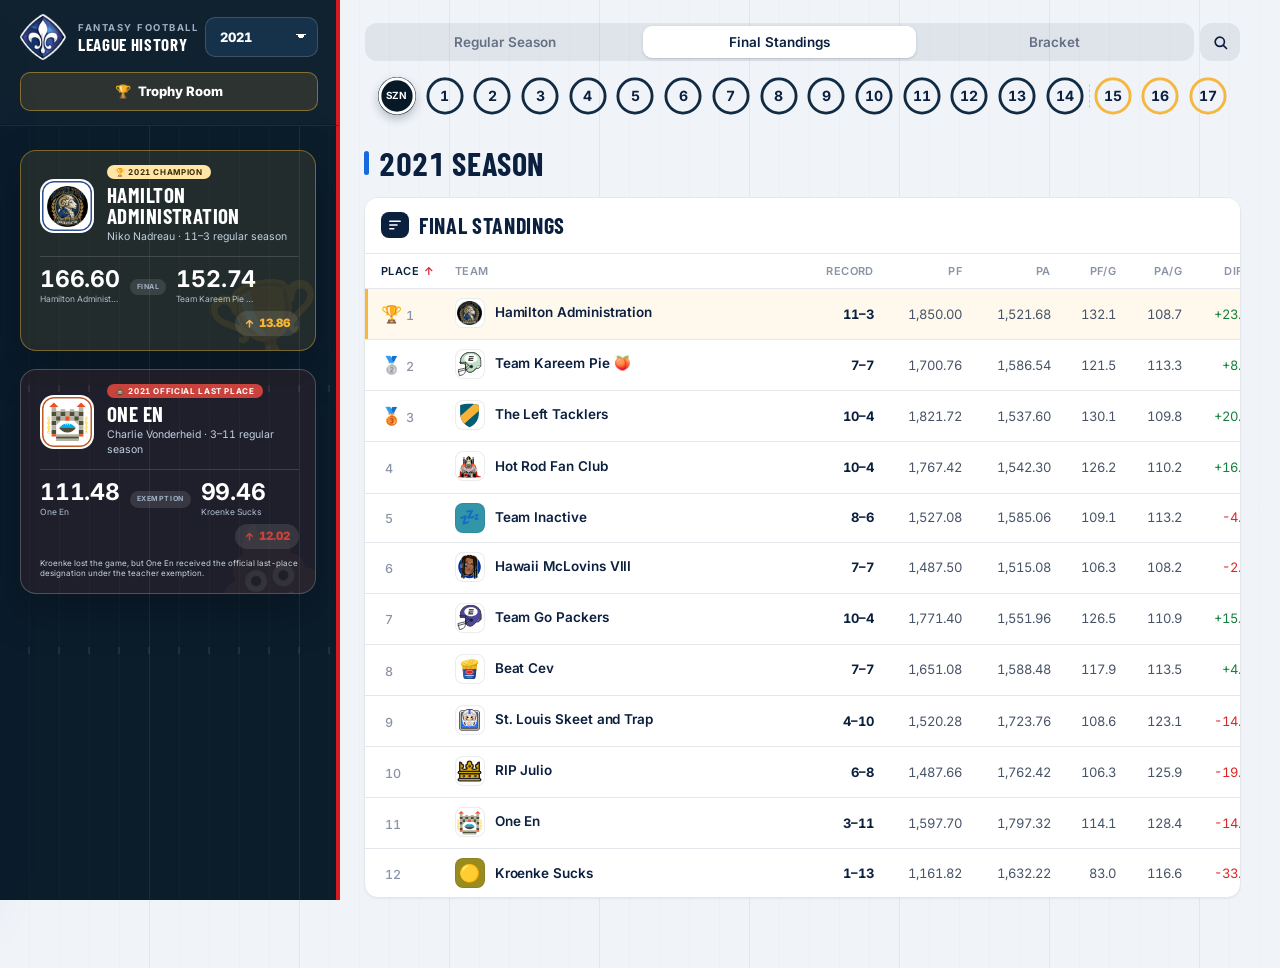
==== 2021.html @ b33787f6 "Keeper page: who can be kept for 2027, and why not Adds keepers.html, which lists every rostered pla" ====
<!DOCTYPE html>
<html lang="en">
<head>
  <meta charset="UTF-8" />
  <meta name="viewport" content="width=device-width, initial-scale=1.0, viewport-fit=cover" />
  <meta name="description" content="2021 fantasy football league history, standings, schedules, and playoff brackets." />
  <title>League History · 2021</title>
  <link rel="manifest" href="manifest.webmanifest" />
  <link rel="preconnect" href="https://fonts.googleapis.com" />
  <link rel="preconnect" href="https://fonts.gstatic.com" crossorigin />
  <link href="https://fonts.googleapis.com/css2?family=Barlow+Condensed:wght@600;700&family=Inter:wght@400;500;600;700&display=swap" rel="stylesheet" />
  <meta name="theme-color" content="#071827" />
  <meta name="mobile-web-app-capable" content="yes" />
  <meta name="apple-mobile-web-app-capable" content="yes" />
  <meta name="apple-mobile-web-app-status-bar-style" content="black-translucent" />
  <meta name="apple-mobile-web-app-title" content="League History" />
  <link rel="icon" href="icons/favicon-32.png" sizes="32x32" type="image/png" />
  <link rel="icon" href="icons/icon-192.png" sizes="192x192" type="image/png" />
  <link rel="apple-touch-icon" href="icons/apple-touch-icon.png" />
  <script src="pwa.js" defer></script>
  <script src="player-card.js" defer></script>
  <style>
    /* Moving between pages (a season from the menu, a Season History link)
       crossfades where the browser supports it, instead of flashing white. */
    @view-transition { navigation: auto; }

    :root {
      --ink: #0b1726;
      --muted: #637083;
      --line: #dce3eb;
      --surface: #ffffff;
      --surface-2: #f5f7fa;
      --page: #eef2f6;
      --navy: #071827;
      --navy-2: #102b43;
      --blue: #1769e0;
      --blue-2: #0f56bd;
      --red: #d71920;
      --gold: #f6b73c;
      --green: #16834a;
      --shadow: 0 14px 34px rgba(6, 14, 26, 0.12);
      --shadow-lg: 0 26px 60px rgba(6, 14, 26, 0.18);
      --radius: 18px;
    }

    * { box-sizing: border-box; }

    html { scroll-behavior: smooth; }

    body {
      margin: 0;
      color: var(--ink);
      background:
        var(--page);
      font-family: Inter, ui-sans-serif, -apple-system, BlinkMacSystemFont, "Segoe UI", Roboto, Helvetica, Arial, sans-serif;
      min-height: 100vh;
    }

    button, select { font: inherit; }
    button { cursor: pointer; }

    .topbar {
      position: sticky;
      top: 0;
      z-index: 40;
      background: rgba(7, 24, 39, .96);
      backdrop-filter: blur(16px);
      border-bottom: 1px solid rgba(255,255,255,.08);
      color: #fff;
    }

    .topbar-inner {
      width: min(1220px, calc(100% - 32px));
      margin: 0 auto;
      min-height: 72px;
      display: flex;
      align-items: center;
      justify-content: space-between;
      gap: 18px;
    }

    .brand {
      display: flex;
      align-items: center;
      gap: 12px;
      min-width: 0;
    }

    .brand {
      color: inherit;
      text-decoration: none;
    }

    /* The league crest. It is a diamond with its own white outline, so it
       needs no plate behind it and no shape cut around it. */
    .brand-mark {
      width: 46px;
      height: 46px;
      display: grid;
      place-items: center;
      flex: 0 0 auto;
    }

    .brand-mark img {
      display: block;
      width: 100%;
      height: 100%;
      object-fit: contain;
    }

    .brand-copy { min-width: 0; }
    .brand-kicker {
      display: block;
      font-size: 10px;
      letter-spacing: .22em;
      text-transform: uppercase;
      color: #9eb0c1;
      font-weight: 800;
      margin-bottom: 2px;
    }
    .brand-title {
      display: block;
      white-space: nowrap;
      overflow: hidden;
      text-overflow: ellipsis;
      font-size: 19px;
      font-weight: 800;
      letter-spacing: -.02em;
    }

    .year-control {
      display: flex;
      align-items: center;
      gap: 10px;
      color: #c9d5df;
      font-size: 13px;
      font-weight: 700;
    }

    .year-control select {
      appearance: none;
      color: #fff;
      background: #16324a;
      border: 1px solid rgba(255,255,255,.16);
      border-radius: 10px;
      padding: 10px 38px 10px 14px;
      font-weight: 800;
      outline: none;
      background-image:
        linear-gradient(45deg, transparent 50%, #fff 50%),
        linear-gradient(135deg, #fff 50%, transparent 50%);
      background-position: calc(100% - 16px) 16px, calc(100% - 11px) 16px;
      background-size: 5px 5px, 5px 5px;
      background-repeat: no-repeat;
    }

    .hero {
      color: #fff;
      border-bottom: 4px solid var(--red);
    }

    .hero-inner {
      width: min(1220px, calc(100% - 32px));
      margin: 0 auto;
      padding: 36px 0;
      display: grid;
      grid-template-columns: minmax(0, 1fr) minmax(330px, 430px);
      gap: 32px;
      align-items: center;
    }

    .season-hero-title {
      min-width: 0;
    }

    .eyebrow {
      color: #9fc4ff;
      text-transform: uppercase;
      letter-spacing: .19em;
      font-size: 11px;
      font-weight: 900;
      margin-bottom: 10px;
    }

    .hero h1 {
      font-size: clamp(54px, 8vw, 92px);
      line-height: .9;
      letter-spacing: -.06em;
      margin: 0;
      max-width: 760px;
    }

    .champ-card {
      justify-self: end;
      width: min(100%, 430px);
      border-radius: 22px;
      padding: 22px;
      background: rgba(255,255,255,.10);
      border: 1px solid rgba(255,255,255,.17);
      box-shadow: 0 24px 65px rgba(0,0,0,.28);
      position: relative;
      overflow: hidden;
    }


    .champ-label {
      display: flex;
      align-items: center;
      gap: 8px;
      color: #ffe2a3;
      font-size: 11px;
      text-transform: uppercase;
      letter-spacing: .16em;
      font-weight: 900;
    }

    .champ-team {
      display: flex;
      align-items: center;
      gap: 15px;
      margin: 18px 0;
    }

    .champ-team .team-badge { width: 62px; height: 62px; font-size: 29px; }
    .champ-team h2 { margin: 0; font-size: 26px; letter-spacing: -.035em; }
    .champ-team span { color: #bcd0e1; font-size: 13px; }

    .champ-score {
      display: grid;
      grid-template-columns: 1fr auto 1fr;
      align-items: center;
      gap: 12px;
      padding-top: 16px;
      border-top: 1px solid rgba(255,255,255,.13);
    }

    .champ-score strong { display: block; font-size: 22px; }
    .champ-score small { color: #aebdca; }
    .champ-score .versus { font-size: 11px; color: #7690a7; font-weight: 900; }
    .champ-score > div:last-child { text-align: right; }

    main {
      width: min(1220px, calc(100% - 32px));
      margin: 0 auto;
      padding: 30px 0 70px;
    }

    .season-strip {
      display: grid;
      grid-template-columns: repeat(4, 1fr);
      gap: 12px;
      margin-top: -18px;
      position: relative;
      z-index: 3;
    }

    .metric-card {
      background: var(--surface);
      border: 1px solid var(--line);
      border-radius: 14px;
      padding: 16px 17px;
      box-shadow: 0 8px 24px rgba(7,24,39,.07);
      min-width: 0;
    }

    .metric-card small {
      display: block;
      text-transform: uppercase;
      letter-spacing: .12em;
      color: var(--muted);
      font-size: 9px;
      font-weight: 900;
      margin-bottom: 7px;
    }

    .metric-card strong {
      display: block;
      white-space: nowrap;
      overflow: hidden;
      text-overflow: ellipsis;
      font-size: 16px;
      letter-spacing: -.025em;
    }

    .metric-card span { color: var(--muted); font-size: 12px; }

    .page-toolbar {
      margin: 28px 0 18px;
      display: flex;
      align-items: end;
      justify-content: space-between;
      gap: 20px;
    }

    .page-title h2 {
      margin: 0;
      font-size: 28px;
      letter-spacing: -.04em;
    }

    .page-title p {
      margin: 6px 0 0;
      color: var(--muted);
      font-size: 14px;
    }

    .view-tabs {
      display: inline-flex;
      gap: 4px;
      background: #e4e9ef;
      padding: 4px;
      border-radius: 12px;
      flex-wrap: wrap;
    }

    .view-tab {
      border: 0;
      border-radius: 9px;
      padding: 10px 14px;
      color: #536174;
      background: transparent;
      font-size: 13px;
      font-weight: 800;
      transition: .18s ease;
    }

    .view-tab:hover { color: var(--ink); }
    .view-tab.active {
      color: #fff;
      background: var(--navy-2);
      box-shadow: 0 5px 14px rgba(7,24,39,.18);
    }

    .view-panel { display: none; }
    .view-panel.active { display: block; animation: panelIn .2s ease; }
    @keyframes panelIn { from { opacity: 0; transform: translateY(5px); } to { opacity: 1; transform: none; } }

    .division-grid {
      display: grid;
      grid-template-columns: repeat(2, minmax(0, 1fr));
      gap: 18px;
    }

    .card {
      background: var(--surface);
      border: 1px solid var(--line);
      border-radius: var(--radius);
      box-shadow: var(--shadow);
      overflow: hidden;
    }

    .card-head {
      display: flex;
      align-items: center;
      justify-content: space-between;
      gap: 12px;
      padding: 19px 20px;
      background: #fbfcfd;
      border-bottom: 1px solid var(--line);
    }

    .card-head h3 {
      margin: 0;
      display: flex;
      align-items: center;
      gap: 9px;
      font-size: 18px;
      letter-spacing: -.025em;
    }

    .division-chip {
      display: inline-flex;
      align-items: center;
      justify-content: center;
      min-width: 28px;
      height: 28px;
      padding: 0 8px;
      border-radius: 8px;
      background: var(--navy);
      color: #fff;
      font-size: 11px;
      font-weight: 900;
    }

    .chip-icon {
      width: 16px;
      height: 16px;
      display: block;
      fill: none;
      stroke: currentColor;
      stroke-width: 1.5;
      stroke-linecap: round;
      stroke-linejoin: round;
    }

    /* An icon needs no side padding; a bare letter or number still does. */
    .division-chip:has(.chip-icon) { padding: 0; width: 28px; }

    .card-head > span { color: var(--muted); font-size: 12px; }

    .table-wrap { overflow-x: auto; }

    table {
      width: 100%;
      border-collapse: collapse;
      min-width: 555px;
    }

    th {
      color: #6b7788;
      font-size: 10px;
      letter-spacing: .09em;
      text-transform: uppercase;
      font-weight: 900;
      padding: 12px 14px;
      text-align: right;
      border-bottom: 1px solid var(--line);
      background: #fbfcfd;
      /* Without this "W–L" breaks at its dash the moment the column is
         squeezed, and the header stacks onto two lines. */
      white-space: nowrap;
    }

    th:first-child, th:nth-child(2) { text-align: left; }

    td {
      padding: 13px 14px;
      border-bottom: 1px solid #edf0f3;
      font-size: 13px;
      text-align: right;
      white-space: nowrap;
    }

    tr:last-child td { border-bottom: 0; }
    tbody tr { transition: background .15s ease; }
    tbody tr:hover { background: #f5f8fb; }
    td:first-child, td:nth-child(2) { text-align: left; }

    .rank {
      color: #7a8796;
      font-weight: 900;
      width: 36px;
    }

    /* `td` keeps every cell on one line so the numbers never wrap. The team
       cell has to opt out: a long enough name held on one line pushes the
       whole table past its container and puts a scrollbar under a desktop
       standings table that otherwise fits. It wraps inside its column now,
       and the column still cannot fall below 250px. */
    .team-cell { min-width: 250px; white-space: normal; }
    .team-cell .team-button { min-width: 0; }
    .team-cell .team-meta { min-width: 0; }
    .team-cell .team-name { overflow-wrap: anywhere; }
    .team-button {
      display: inline-flex;
      align-items: center;
      gap: 10px;
      padding: 0;
      border: 0;
      background: none;
      color: var(--blue-2);
      font-weight: 800;
      text-align: left;
    }
    .team-button:hover .team-name { text-decoration: underline; }

    .team-badge {
      width: 34px;
      height: 34px;
      display: inline-grid;
      place-items: center;
      border-radius: 10px;
      font-size: 17px;
      color: #fff;
      background: var(--team-color, var(--navy-2));
      border: 2px solid rgba(255,255,255,.5);
      box-shadow: 0 0 0 1px rgba(7,24,39,.12), inset 0 -8px 14px rgba(0,0,0,.13);
      flex: 0 0 auto;
    }

    .team-meta { display: flex; flex-direction: column; gap: 2px; }
    .team-name { color: var(--blue-2); font-size: 13px; }
    .owner { color: var(--muted); font-size: 11px; font-weight: 600; }

    .record { font-weight: 900; }
    .positive { color: var(--green); }
    .negative { color: #c92929; }
    .muted { color: var(--muted); }

    .final-card .card-head { padding-bottom: 15px; }
    .final-table { min-width: 900px; }
    .final-table .place { width: 56px; }
    .final-table .team-cell { min-width: 300px; }
    .champion-row { background: rgba(246,183,60,.12); }
    .champion-row:hover { background: rgba(246,183,60,.16); }
    .place-medal { font-size: 17px; margin-right: 4px; }

    .sort-button {
      width: 100%;
      display: inline-flex;
      align-items: center;
      justify-content: flex-start;
      gap: 5px;
      padding: 0;
      border: 0;
      background: transparent;
      color: inherit;
      font: inherit;
      text-transform: inherit;
      letter-spacing: inherit;
      white-space: nowrap;
      cursor: pointer;
    }

    .sort-button:hover,
    .sort-button.active {
      color: var(--blue-2);
    }

    .sort-indicator {
      min-width: 10px;
      font-size: 11px;
      line-height: 1;
      color: var(--red);
    }

    .bracket-card { padding: 0; }

    .bracket-head {
      min-height: 0;
    }

    .bracket-head > div {
      display: flex;
      align-items: center;
    }

    .bracket-head h3 {
      margin: 0;
    }

    .bracket-head {
      padding: 20px 22px;
      border-bottom: 1px solid var(--line);
      display: flex;
      align-items: center;
      justify-content: space-between;
      gap: 14px;
      background: #fbfcfd;
    }
    .bracket-head h3 { margin: 0; font-size: 19px; }
    .bracket-head p { margin: 4px 0 0; color: var(--muted); font-size: 12px; }
    .bracket-tag {
      color: #fff;
      background: var(--red);
      font-size: 10px;
      font-weight: 900;
      letter-spacing: .1em;
      text-transform: uppercase;
      border-radius: 999px;
      padding: 8px 11px;
      white-space: nowrap;
    }

    .bracket-scroll { overflow-x: auto; }
    .bracket {
      min-width: 1050px;
      display: grid;
      grid-template-columns: repeat(3, 1fr);
      gap: 28px;
      padding: 24px;
      background:
        linear-gradient(rgba(255,255,255,.94), rgba(255,255,255,.94)),
        repeating-linear-gradient(90deg, #dfe7ef 0 1px, transparent 1px 48px),
        repeating-linear-gradient(0deg, #dfe7ef 0 1px, transparent 1px 48px);
    }

    .round {
      display: flex;
      flex-direction: column;
      min-width: 0;
    }

    .round-title {
      padding: 0 3px 12px;
      border-bottom: 3px solid var(--navy-2);
      margin-bottom: 18px;
    }
    .round-title strong { display: block; font-size: 13px; letter-spacing: .02em; }
    .round-title span { color: var(--muted); font-size: 10px; text-transform: uppercase; letter-spacing: .08em; }

    .round-games { display: flex; flex-direction: column; justify-content: space-around; flex: 1; gap: 18px; }
    .round-2 .round-games { padding: 60px 0; gap: 100px; }
    .round-3 .round-games { justify-content: center; padding: 140px 0; }

    .matchup {
      position: relative;
      background: #fff;
      border: 1px solid #cfd8e2;
      border-radius: 14px;
      padding: 8px 12px;
      box-shadow: 0 7px 18px rgba(7,24,39,.07);
    }

    .matchup-row {
      display: grid;
      grid-template-columns: 46px 1fr auto;
      align-items: center;
      gap: 8px;
      padding: 8px 2px;
      color: #7e8996;
      font-size: 12px;
    }
    .matchup-row + .matchup-row { border-top: 1px solid #edf0f3; }
    .matchup-row.winner { color: var(--ink); font-weight: 900; }
    .matchup-row .seed { color: #758191; font-size: 10px; font-weight: 900; white-space: nowrap; }
    .matchup-row .score { font-size: 15px; font-variant-numeric: tabular-nums; }
    .matchup-row .mini-team { display: flex; align-items: center; gap: 7px; min-width: 0; }
    .matchup-row .mini-team span:last-child { overflow: hidden; text-overflow: ellipsis; white-space: nowrap; }
    .mini-badge {
      width: 23px; height: 23px; border-radius: 7px; display: grid; place-items: center;
      color: #fff; font-size: 12px; background: var(--team-color, var(--navy));
      flex: 0 0 auto;
    }
    .bye { min-height: 94px; display: flex; flex-direction: column; justify-content: center; }
    .bye-label { padding: 6px 2px 2px 56px; color: #8a95a2; font-size: 10px; text-transform: uppercase; letter-spacing: .12em; font-weight: 900; }
    .championship-matchup {
      border: 2px solid var(--gold);
      box-shadow: 0 14px 34px rgba(246,183,60,.24);
    }
    .championship-matchup::before {
      content: "CHAMPION";
      position: absolute;
      right: 12px;
      top: -11px;
      padding: 4px 8px;
      border-radius: 999px;
      background: var(--gold);
      color: #2d2105;
      font-size: 8px;
      font-weight: 1000;
      letter-spacing: .1em;
    }


    .losers-card {
      margin-top: 22px;
    }

    .losers-card .bracket-head {
      background: #fffbfb;
    }

    .losers-card .bracket-tag {
      background: #a62f2b;
    }

    .losers-bracket .round-2 .round-games,
    .losers-bracket .round-3 .round-games {
      justify-content: center;
      padding: 68px 0;
      gap: 18px;
    }

    .matchup-kicker {
      margin: -1px 2px 5px;
      color: var(--muted);
      font-size: 9px;
      font-weight: 900;
      letter-spacing: .11em;
      text-transform: uppercase;
    }

    .matchup-path {
      margin-top: 6px;
      padding: 8px 2px 1px;
      border-top: 1px solid #edf0f3;
      color: #687585;
      font-size: 9px;
      font-weight: 900;
      letter-spacing: .06em;
      text-transform: uppercase;
    }

    .last-place-matchup {
      border: 2px solid #d6433d;
      box-shadow: 0 14px 34px rgba(214,67,61,.18);
    }

    .last-place-matchup::before {
      content: "LAST PLACE";
      position: absolute;
      right: 12px;
      top: -11px;
      padding: 4px 8px;
      border-radius: 999px;
      background: #d6433d;
      color: #fff;
      font-size: 8px;
      font-weight: 1000;
      letter-spacing: .12em;
    }

    .last-place-row {
      color: #a62f2b !important;
      font-weight: 900;
    }

    .source-note {
      margin-top: 14px;
      color: var(--muted);
      font-size: 11px;
      text-align: right;
    }

    .drawer-backdrop {
      position: fixed;
      inset: 0;
      z-index: 70;
      background: rgba(4, 14, 23, .64);
      opacity: 0;
      pointer-events: none;
      transition: opacity .22s ease;
      backdrop-filter: blur(3px);
    }
    .drawer-backdrop.open { opacity: 1; pointer-events: auto; }

    .team-drawer {
      position: fixed;
      z-index: 80;
      top: 0;
      right: 0;
      width: min(680px, 100%);
      height: 100dvh;
      background: #f6f8fa;
      box-shadow: -25px 0 65px rgba(0,0,0,.25);
      transform: translateX(104%);
      transition: transform .26s cubic-bezier(.2,.8,.2,1);
      display: flex;
      flex-direction: column;
    }
    .team-drawer.open { transform: translateX(0); }

    /* Desktop: the team panel opens on the left, leaving the right of the
       screen for a player card opened from it. */
    @media (min-width: 761px) {
      .team-drawer { left: 0; right: auto; transform: translateX(-104%); box-shadow: 25px 0 65px rgba(0,0,0,.25); }
      .team-drawer.open { transform: translateX(0); }
    }

    .drawer-hero {
      padding: 22px;
      color: #fff;
      background: var(--drawer-color, var(--navy-2));
      position: relative;
      overflow: hidden;
    }
    .drawer-hero::after {
      content: "";
      position: absolute;
      width: 260px; height: 260px;
      right: -120px; top: -110px;
      border-radius: 50%;
      background: rgba(255,255,255,.08);
    }

    .drawer-close {
      position: absolute;
      top: 16px; right: 16px;
      z-index: 2;
      width: 38px; height: 38px;
      border: 1px solid rgba(255,255,255,.22);
      background: rgba(255,255,255,.1);
      color: #fff;
      border-radius: 10px;
      font-size: 22px;
      line-height: 1;
    }

    .drawer-team {
      display: flex;
      align-items: center;
      gap: 15px;
      padding-right: 46px;
    }
    .drawer-team .team-badge { width: 58px; height: 58px; font-size: 28px; }
    .drawer-team h2 { margin: 0 0 4px; font-size: 25px; letter-spacing: -.04em; }
    .drawer-team p { margin: 0; color: rgba(255,255,255,.72); font-size: 13px; }
    .drawer-year {
      display: inline-block; margin-bottom: 6px; padding: 2px 8px; border-radius: 999px;
      background: rgba(255,255,255,.16); color: #fff;
      font-size: 10px; font-weight: 900; letter-spacing: .1em; text-transform: uppercase;
    }

    .drawer-stats {
      display: grid;
      grid-template-columns: repeat(4, 1fr);
      gap: 8px;
      margin-top: 18px;
    }
    .drawer-stat {
      background: rgba(255,255,255,.09);
      border: 1px solid rgba(255,255,255,.12);
      border-radius: 10px;
      padding: 10px;
    }
    .drawer-stat small { display: block; color: rgba(255,255,255,.63); font-size: 8px; letter-spacing: .1em; text-transform: uppercase; font-weight: 900; margin-bottom: 5px; }
    .drawer-stat strong { font-size: 14px; }
    .drawer-stats-body { display: none; }

    .drawer-body {
      flex: 1;
      overflow: auto;
      padding: 18px;
    }

    .schedule-section { margin-bottom: 20px; }
    .schedule-heading {
      display: flex;
      justify-content: space-between;
      align-items: center;
      margin: 0 2px 10px;
    }
    .schedule-heading h3 { margin: 0; font-size: 15px; }
    .schedule-heading span { color: var(--muted); font-size: 11px; }

    .schedule-list {
      background: #fff;
      border: 1px solid var(--line);
      border-radius: 14px;
      overflow: hidden;
    }
    .schedule-row {
      display: grid;
      grid-template-columns: 54px 34px 1fr auto;
      gap: 10px;
      align-items: center;
      padding: 11px 12px;
      border-bottom: 1px solid #edf0f3;
    }
    .schedule-row:last-child { border-bottom: 0; }
    /* A playoff label ("Losers Bracket · Last-Place Game") is far longer than
       "Week 3", so on playoff rows it takes a line of its own above the game
       instead of wrapping inside the narrow week column. */
    .schedule-row.post { grid-template-columns: 34px 1fr auto; row-gap: 6px; }
    .schedule-row.post .schedule-week { grid-column: 1 / -1; }
    .schedule-week { color: var(--muted); font-size: 10px; font-weight: 900; text-transform: uppercase; letter-spacing: .05em; }
    .result-pill {
      width: 27px; height: 27px; border-radius: 8px; display: grid; place-items: center;
      font-size: 11px; font-weight: 1000; color: #fff;
    }
    .result-pill.win { background: var(--green); }
    .result-pill.loss { background: #c73535; }
    .result-pill.bye { background: #8693a1; }
    /* The opponent in a schedule row opens that team's season in its place. */
    .schedule-opponent {
      min-width: 0; padding: 0; border: 0; background: none; font: inherit; color: inherit;
      text-align: left; cursor: pointer;
    }
    .schedule-opponent strong {
      text-decoration: underline dotted rgba(23, 105, 224, .55) 1.5px; text-underline-offset: 3px;
    }
    @media (hover: hover) { .schedule-opponent:hover strong { color: var(--blue); text-decoration-style: solid; text-decoration-color: var(--blue); } }
    .schedule-opponent strong { display: block; font-size: 12px; overflow: hidden; text-overflow: ellipsis; white-space: nowrap; }
    .schedule-opponent span { color: var(--muted); font-size: 10px; }
    .schedule-score { text-align: right; font-size: 12px; }
    .schedule-score strong { display: block; font-size: 13px; font-variant-numeric: tabular-nums; }
    .schedule-score span { color: var(--muted); font-size: 10px; }


    .mobile-stat-strip,
    .mobile-sort-control {
      display: none;
    }

    .mobile-stat-strip {
      margin-top: 5px;
      grid-template-columns: repeat(5, minmax(0, 1fr));
      gap: 3px;
    }

    .mobile-stat {
      min-width: 0;
      padding: 3px 2px;
      border-radius: 5px;
      background: #f3f6f9;
      text-align: center;
    }

    .mobile-stat small {
      display: block;
      color: #7a8796;
      font-size: 7px;
      font-weight: 900;
      letter-spacing: .05em;
      line-height: 1;
      text-transform: uppercase;
    }

    .mobile-stat strong {
      display: block;
      margin-top: 2px;
      color: var(--ink);
      font-size: 9px;
      line-height: 1.05;
      font-variant-numeric: tabular-nums;
      white-space: nowrap;
    }

    .mobile-sort-control {
      align-items: center;
      gap: 7px;
      color: var(--muted);
      font-size: 10px;
      font-weight: 900;
      text-transform: uppercase;
      letter-spacing: .06em;
    }

    .mobile-sort-control select {
      min-width: 112px;
      border: 1px solid #ccd5df;
      border-radius: 8px;
      background: #fff;
      color: var(--ink);
      padding: 7px 28px 7px 8px;
      font-size: 11px;
      font-weight: 800;
    }


    .mobile-winner-tree {
      display: none;
    }


    /* Subtle championship styling, mirroring the red tint used for the losers bracket. */
    .winners-card .bracket-head {
      background: #fffae9;
      border-bottom-color: #ead58b;
    }

    /* Playoff team names open the same schedule drawer used by the standings. */
    .bracket-team-button {
      width: 100%;
      min-width: 0;
      margin: 0;
      padding: 0;
      border: 0;
      background: transparent;
      color: inherit;
      font: inherit;
      cursor: pointer;
      text-align: left;
    }

    .bracket-team-button:hover .bracket-team-name,
    .bracket-team-button:focus-visible .bracket-team-name {
      color: var(--blue-2);
      text-decoration: underline;
    }

    .bracket-team-button:focus-visible {
      outline: 2px solid var(--blue-2);
      outline-offset: 3px;
      border-radius: 6px;
    }

    .bracket-team-name {
      min-width: 0;
      text-align: center;
    }

    .bracket-team-name.multiline {
      text-align: left;
    }

    /* Keep every logo optically centered inside its tile in the winner's bracket. */
    .winners-card .mini-badge,
    .mobile-winner-tree .mini-badge {
      display: inline-flex;
      align-items: center;
      justify-content: center;
      text-align: center;
      line-height: 1;
    }


    .mobile-sort-direction {
      width: 30px;
      height: 30px;
      display: inline-grid;
      place-items: center;
      flex: 0 0 auto;
      border: 1px solid #ccd5df;
      border-radius: 8px;
      background: #fff;
      color: var(--ink);
      font-size: 14px;
      font-weight: 1000;
      cursor: pointer;
    }

    .mobile-sort-direction:hover,
    .mobile-sort-direction:focus-visible {
      border-color: var(--blue);
      color: var(--blue-2);
    }


    .single-standings {
      grid-template-columns: 1fr;
    }

    .two-round-bracket {
      grid-template-columns: repeat(2, minmax(0, 1fr));
    }

    @media (max-width: 700px) {
      .two-round-bracket {
        grid-template-columns: 1fr;
      }
    }

    /* A short run of yard ticks closes the page out. */
    .footer::before {
      content: "";
      display: block;
      width: min(360px, 52%);
      height: 7px;
      margin: 0 auto 15px;
      background: repeating-linear-gradient(90deg, currentColor 0 1px, transparent 1px 15px);
      opacity: .45;
    }

    .footer {
      padding: 26px 16px 34px;
      text-align: center;
      color: #718092;
      font-size: 11px;
    }

    @media (max-width: 900px) {
      .hero-inner { grid-template-columns: 1fr; }
      .champ-card { justify-self: stretch; width: 100%; }
      .season-strip { grid-template-columns: repeat(2, 1fr); }
      .division-grid { grid-template-columns: 1fr; }
      .page-toolbar { align-items: stretch; flex-direction: column; }
      .view-tabs { align-self: stretch; }
      .view-tab { flex: 1; }
    }


    @media (max-width: 700px) {
      .topbar-inner, .hero-inner, main { width: min(100% - 12px, 1220px); }
      .topbar-inner { min-height: 56px; }
      .brand-kicker { display: none; }
      .brand-title { font-size: 15px; }
      .brand-mark { width: 36px; height: 36px; }
      .year-control > span { display: none; }
      .year-control select { padding: 7px 27px 7px 9px; font-size: 12px; }

      .hero-inner {
        padding: 20px 0 18px;
        gap: 12px;
      }

      .hero h1 { font-size: 38px; }

      .champ-card {
        padding: 13px;
        border-radius: 14px;
      }

      .champ-label { font-size: 8px; margin-bottom: 9px; }
      .champ-team { gap: 8px; }
      .champ-team .team-badge { width: 38px; height: 38px; font-size: 18px; }
      .champ-team h2 { font-size: 17px; }
      .champ-team span { font-size: 10px; }
      .champ-score { margin-top: 11px; padding-top: 10px; }
      .champ-score strong { font-size: 19px; }
      .champ-score small { font-size: 8px; }

      .season-strip {
        grid-template-columns: 1fr 1fr;
        gap: 6px;
        margin-top: -8px;
      }

      .metric-card {
        min-height: 0;
        padding: 9px 10px;
        border-radius: 11px;
      }

      .metric-card small { margin-bottom: 4px; font-size: 7px; }
      .metric-card strong { font-size: 12px; }
      .metric-card span { font-size: 9px; }

      .page-toolbar {
        margin: 15px 0 9px;
        gap: 8px;
      }

      .page-title h2 { font-size: 21px; }
      .page-title p { margin-top: 3px; font-size: 10px; }

      .division-grid { gap: 9px; }

      .card {
        border-radius: 12px;
        box-shadow: 0 5px 16px rgba(7,24,39,.07);
      }

      .card-head,
      .bracket-head {
        padding: 11px 12px;
      }

      .card-head h3,
      .bracket-head h3 {
        font-size: 15px;
      }

      .card-head > span { font-size: 9px; }
      .division-chip { min-width: 23px; height: 23px; border-radius: 6px; font-size: 9px; }

      /* Compact regular-season rows: all stats remain visible inside each team row. */
      #regular .table-wrap,
      #panel-standings .table-wrap,
      #final .table-wrap {
        overflow: visible;
      }

      #regular table,
      #panel-standings table,
      #regular tbody,
      #final table,
      #final tbody {
        display: block;
        width: 100%;
        min-width: 0;
      }

      #regular thead,
      #panel-standings thead,
      #final thead {
        display: none;
      }

      #regular tbody tr,
      #final tbody tr {
        display: grid;
        grid-template-columns: 24px minmax(0, 1fr);
        align-items: center;
        min-height: 0;
        padding: 7px 8px;
        border-bottom: 1px solid #edf0f3;
      }

      #regular tbody tr:last-child,
      #final tbody tr:last-child {
        border-bottom: 0;
      }

      #regular td,
      #panel-standings td,
      #final td {
        padding: 0;
        border: 0;
        text-align: left;
        white-space: normal;
      }

      #regular td.rank,
      #panel-standings td.rank,
      #final td.rank {
        grid-column: 1;
        width: auto;
        color: #738090;
        font-size: 11px;
        text-align: center;
      }

      #regular td.team-cell,
      #panel-standings td.team-cell,
      #final td.team-cell {
        grid-column: 2;
        min-width: 0;
        display: flex;
        flex-wrap: wrap;
        align-items: center;
      }

      /* Seed and clinch markers ride beside the name; the stat strip takes
         the next row. A later rule stretches the button to the full cell. */
      td.team-cell .team-button { flex: 0 1 auto; width: auto; max-width: 100%; min-width: 0; }
      td.team-cell .team-button .team-meta { min-width: 0; }
      td.team-cell .team-button .team-name { overflow: hidden; text-overflow: ellipsis; white-space: nowrap; }
      td.team-cell .team-flags { flex: 0 0 auto; }
      td.team-cell .mobile-stat-strip { flex: 1 0 100%; }

      #regular td:not(.rank):not(.team-cell),
      #panel-standings td:not(.rank):not(.team-cell),
      #final td:not(.rank):not(.team-cell) {
        display: none;
      }

      .team-button {
        width: 100%;
        gap: 6px;
      }

      .team-badge {
        width: 27px;
        height: 27px;
        border-radius: 7px;
        font-size: 13px;
      }

      .team-meta {
        min-width: 0;
        gap: 0;
      }

      .team-name {
        display: block;
        max-width: 100%;
        overflow: hidden;
        color: var(--blue-2);
        font-size: 10.5px;
        line-height: 1.1;
        text-overflow: ellipsis;
        white-space: nowrap;
      }

      .owner {
        font-size: 8.5px;
        line-height: 1.15;
      }

      .mobile-stat-strip { display: grid; }

      .final-card .card-head {
        flex-wrap: wrap;
        padding-bottom: 10px;
      }

      .final-card .card-head > span {
        display: none;
      }

      .mobile-sort-control {
        display: inline-flex;
        margin-left: auto;
      }

      .place-medal {
        display: block;
        margin: 0;
        font-size: 13px;
        line-height: 1;
      }

      /* Brackets become dense round sections instead of a wide scrolling canvas. */
      .bracket-card { margin-top: 0; }
      .losers-card { margin-top: 10px; }

      .bracket-head {
        align-items: center;
        padding-top: 10px;
        padding-bottom: 10px;
      }

      .bracket-scroll {
        overflow: visible;
      }

      .bracket {
        min-width: 0;
        grid-template-columns: 1fr;
        gap: 8px;
        padding: 8px;
        background:
          linear-gradient(rgba(255,255,255,.96), rgba(255,255,255,.96)),
          repeating-linear-gradient(90deg, #e8edf2 0 1px, transparent 1px 28px),
          repeating-linear-gradient(0deg, #e8edf2 0 1px, transparent 1px 28px);
      }

      .round-title {
        margin-bottom: 7px;
        padding: 0 2px 5px;
        border-bottom-width: 2px;
      }

      .round-title strong { font-size: 11px; }
      .round-title span { font-size: 8px; }

      .round-games,
      .round-2 .round-games,
      .round-3 .round-games,
      .losers-bracket .round-2 .round-games,
      .losers-bracket .round-3 .round-games {
        display: grid;
        grid-template-columns: repeat(2, minmax(0, 1fr));
        justify-content: stretch;
        gap: 6px;
        padding: 0;
      }

      .round-3 .round-games,
      .losers-bracket .round-2 .round-games,
      .losers-bracket .round-3 .round-games {
        grid-template-columns: 1fr;
      }

      .matchup {
        min-width: 0;
        padding: 5px 6px;
        border-radius: 9px;
        box-shadow: 0 3px 9px rgba(7,24,39,.06);
      }

      .matchup-row {
        grid-template-columns: 27px minmax(0, 1fr) auto;
        gap: 4px;
        padding: 5px 0;
        font-size: 9px;
      }

      .matchup-row .seed { font-size: 7.5px; }
      .matchup-row .score { font-size: 10px; }
      .matchup-row .mini-team { gap: 4px; align-items: flex-start; }
      .matchup-row .mini-team span:last-child {
        overflow: visible;
        font-size: 8.5px;
        line-height: 1.12;
        text-overflow: clip;
        white-space: normal;
      }

      .mini-badge {
        width: 18px;
        height: 18px;
        border-radius: 5px;
        font-size: 9px;
      }

      .bye {
        min-height: 0;
      }

      .bye-label {
        padding: 3px 0 1px 31px;
        font-size: 7px;
      }

      .matchup-kicker {
        margin-bottom: 2px;
        font-size: 7px;
      }

      .matchup-path {
        margin-top: 3px;
        padding-top: 4px;
        font-size: 6.5px;
        line-height: 1.2;
      }

      .championship-matchup::before,
      .last-place-matchup::before {
        right: 7px;
        top: -8px;
        padding: 3px 5px;
        font-size: 6px;
      }


      /* Preserve a true three-round bracket on mobile for the championship side. */
      .winners-card .bracket-scroll {
        overflow: visible;
      }

      .winners-bracket {
        position: relative;
        display: grid;
        grid-template-columns: repeat(3, minmax(0, 1fr));
        gap: 6px;
        min-width: 0;
        padding: 8px 5px 10px;
      }

      .winners-bracket .round {
        position: relative;
        min-width: 0;
      }

      .winners-bracket .round-title {
        min-height: 29px;
        margin-bottom: 3px;
        padding: 0 1px 4px;
        text-align: center;
      }

      .winners-bracket .round-title strong {
        display: block;
        font-size: 8px;
        line-height: 1.05;
      }

      .winners-bracket .round-title span {
        display: block;
        margin-top: 2px;
        font-size: 6.5px;
        line-height: 1;
      }

      .winners-bracket .round-games,
      .winners-bracket .round-2 .round-games,
      .winners-bracket .round-3 .round-games {
        position: relative;
        display: grid;
        grid-template-columns: 1fr;
        grid-template-rows: repeat(8, minmax(0, 1fr));
        height: 330px;
        gap: 0;
        padding: 0;
      }

      .winners-bracket .round-1 .matchup:nth-child(1) { grid-row: 1 / 3; }
      .winners-bracket .round-1 .matchup:nth-child(2) { grid-row: 3 / 5; }
      .winners-bracket .round-1 .matchup:nth-child(3) { grid-row: 5 / 7; }
      .winners-bracket .round-1 .matchup:nth-child(4) { grid-row: 7 / 9; }

      .winners-bracket .round-2 .matchup:nth-child(1) { grid-row: 2 / 4; }
      .winners-bracket .round-2 .matchup:nth-child(2) { grid-row: 6 / 8; }

      .winners-bracket .round-3 .matchup:nth-child(1) { grid-row: 4 / 6; }

      .winners-bracket .matchup {
        position: relative;
        z-index: 2;
        align-self: center;
        width: 100%;
        min-width: 0;
        padding: 3px 4px;
        border-radius: 7px;
        box-shadow: 0 2px 7px rgba(7,24,39,.08);
      }

      .winners-bracket .matchup-row {
        grid-template-columns: 19px minmax(0, 1fr) 25px;
        gap: 2px;
        min-height: 25px;
        padding: 3px 0;
      }

      .winners-bracket .matchup-row .seed {
        font-size: 6px;
        line-height: 1.05;
        white-space: normal;
      }

      .winners-bracket .matchup-row .mini-team {
        min-width: 0;
        gap: 0;
      }

      .winners-bracket .mini-badge {
        display: none;
      }

      .winners-bracket .matchup-row .mini-team span:last-child {
        display: -webkit-box;
        overflow: hidden;
        font-size: 6.7px;
        font-weight: 850;
        line-height: 1.05;
        white-space: normal;
        -webkit-box-orient: vertical;
        -webkit-line-clamp: 2;
      }

      .winners-bracket .matchup-row .score {
        font-size: 7.2px;
      }

      .winners-bracket .bye {
        min-height: 0;
      }

      .winners-bracket .bye-label {
        padding: 1px 0 0 21px;
        font-size: 5.8px;
      }

      /* Connector geometry: Round 1 pairs feed the semifinals. */
      .winners-bracket .round-2 .round-games::before,
      .winners-bracket .round-3 .round-games::before {
        content: "";
        position: absolute;
        z-index: 1;
        top: 0;
        bottom: 0;
        left: -6px;
        width: 6px;
        pointer-events: none;
      }

      .winners-bracket .round-2 .round-games::before {
        background:
          linear-gradient(#aab5c1, #aab5c1) left 0 top 12.5% / 100% 1px no-repeat,
          linear-gradient(#aab5c1, #aab5c1) left 0 top 25% / 100% 1px no-repeat,
          linear-gradient(#aab5c1, #aab5c1) left 0 top 37.5% / 100% 1px no-repeat,
          linear-gradient(#aab5c1, #aab5c1) left 0 top 12.5% / 1px 25% no-repeat,
          linear-gradient(#aab5c1, #aab5c1) left 0 top 62.5% / 100% 1px no-repeat,
          linear-gradient(#aab5c1, #aab5c1) left 0 top 75% / 100% 1px no-repeat,
          linear-gradient(#aab5c1, #aab5c1) left 0 top 87.5% / 100% 1px no-repeat,
          linear-gradient(#aab5c1, #aab5c1) left 0 top 62.5% / 1px 25% no-repeat;
      }

      /* The two semifinal winners feed the title game. */
      .winners-bracket .round-3 .round-games::before {
        background:
          linear-gradient(#aab5c1, #aab5c1) left 0 top 25% / 100% 1px no-repeat,
          linear-gradient(#aab5c1, #aab5c1) left 0 top 50% / 100% 1px no-repeat,
          linear-gradient(#aab5c1, #aab5c1) left 0 top 75% / 100% 1px no-repeat,
          linear-gradient(#aab5c1, #aab5c1) left 0 top 25% / 1px 50% no-repeat;
      }

      .winners-bracket .championship-matchup::before {
        right: 4px;
        top: -7px;
        padding: 2px 4px;
        font-size: 5px;
      }


      /* Mobile winner's bracket: two persistent bracket lanes that merge at the title game. */
      .winners-card > .bracket-scroll {
        display: none;
      }

      .mobile-winner-tree {
        display: block;
        padding: 10px;
        background:
          linear-gradient(rgba(255,255,255,.97), rgba(255,255,255,.97)),
          repeating-linear-gradient(90deg, #e8edf2 0 1px, transparent 1px 28px),
          repeating-linear-gradient(0deg, #e8edf2 0 1px, transparent 1px 28px);
      }

      .mobile-bracket-stage {
        position: relative;
      }

      .mobile-bracket-stage + .mobile-bracket-stage {
        margin-top: 12px;
      }

      .mobile-stage-title {
        margin-bottom: 8px;
        padding: 0 4px 6px;
        border-bottom: 3px solid #162b42;
      }

      .mobile-stage-title strong {
        display: block;
        color: var(--ink);
        font-size: 15px;
        line-height: 1.1;
      }

      .mobile-stage-title span {
        display: block;
        margin-top: 4px;
        color: #66778a;
        font-size: 9px;
        font-weight: 800;
        letter-spacing: .08em;
        text-transform: uppercase;
      }

      .mobile-lane-grid {
        display: grid;
        grid-template-columns: repeat(2, minmax(0, 1fr));
        gap: 8px;
      }

      .mobile-bracket-lane {
        position: relative;
        min-width: 0;
      }

      .mobile-lane-label {
        margin: 0 2px 5px;
        color: #778495;
        font-size: 7.5px;
        font-weight: 1000;
        letter-spacing: .1em;
        text-align: center;
        text-transform: uppercase;
      }

      .mobile-winner-tree .matchup {
        min-width: 0;
        padding: 6px 7px;
        border-radius: 11px;
        box-shadow: 0 4px 12px rgba(7,24,39,.07);
      }

      .mobile-winner-tree .matchup-row {
        grid-template-columns: 31px minmax(0, 1fr) auto;
        gap: 5px;
        min-height: 36px;
        padding: 6px 0;
      }

      .mobile-winner-tree .matchup-row .seed {
        font-size: 8px;
        line-height: 1.05;
        white-space: normal;
      }

      .mobile-winner-tree .mini-team {
        min-width: 0;
        gap: 6px;
      }

      .mobile-winner-tree .mini-badge {
        display: inline-flex;
        width: 26px;
        height: 26px;
        border-radius: 7px;
        font-size: 13px;
        flex: 0 0 auto;
      }

      .mobile-winner-tree .mini-team > span:last-child {
        display: -webkit-box;
        overflow: hidden;
        color: inherit;
        font-size: 9.5px;
        font-weight: 850;
        line-height: 1.08;
        white-space: normal;
        -webkit-box-orient: vertical;
        -webkit-line-clamp: 2;
      }

      .mobile-winner-tree .matchup-row .score {
        font-size: 10px;
      }

      .mobile-winner-tree .matchup-kicker {
        margin: 0 2px 2px;
        font-size: 7px;
      }

      .mobile-bye-card {
        border-color: #c8d3df;
        background: #fafbfd;
      }

      .semifinal-stage::before {
        content: "";
        position: absolute;
        top: -13px;
        left: 25%;
        right: 25%;
        height: 13px;
        border-left: 2px solid #a9b5c2;
        border-right: 2px solid #a9b5c2;
      }

      .mobile-semifinal-lane::before {
        content: "";
        position: absolute;
        top: -8px;
        left: 50%;
        width: 2px;
        height: 8px;
        background: #a9b5c2;
        transform: translateX(-50%);
      }

      .mobile-merge-lines {
        position: relative;
        height: 22px;
        margin: 0 25%;
        border-bottom: 2px solid #a9b5c2;
      }

      .mobile-merge-lines::after {
        content: "";
        position: absolute;
        left: 50%;
        bottom: -22px;
        width: 2px;
        height: 22px;
        background: #a9b5c2;
        transform: translateX(-50%);
      }

      .mobile-merge-lines span {
        position: absolute;
        bottom: 0;
        width: 2px;
        height: 22px;
        background: #a9b5c2;
      }

      .mobile-merge-lines span:first-child { left: 0; }
      .mobile-merge-lines span:last-child { right: 0; }

      .championship-stage {
        padding-top: 9px;
      }

      .mobile-championship-card {
        width: min(100%, 430px);
        margin: 0 auto;
      }

      .mobile-winner-tree .championship-matchup::before {
        right: 9px;
        top: -9px;
        padding: 3px 6px;
        font-size: 6px;
      }

      @media (max-width: 430px) {
        .mobile-winner-tree {
          padding: 8px 6px;
        }

        .mobile-lane-grid {
          gap: 5px;
        }

        .mobile-winner-tree .matchup {
          padding: 5px;
          border-radius: 9px;
        }

        .mobile-winner-tree .matchup-row {
          grid-template-columns: 25px minmax(0, 1fr) auto;
          gap: 3px;
          min-height: 32px;
          padding: 5px 0;
        }

        .mobile-winner-tree .mini-badge {
          width: 22px;
          height: 22px;
          border-radius: 6px;
          font-size: 11px;
        }

        .mobile-winner-tree .mini-team {
          gap: 4px;
        }

        .mobile-winner-tree .mini-team > span:last-child {
          font-size: 8px;
        }

        .mobile-winner-tree .matchup-row .seed {
          font-size: 7px;
        }

        .mobile-winner-tree .matchup-row .score {
          font-size: 8.5px;
        }

        .mobile-winner-tree .matchup-kicker,
        .mobile-lane-label {
          font-size: 6.5px;
        }
      }

      .source-note {
        margin-top: 7px;
        font-size: 8.5px;
        line-height: 1.3;
        text-align: left;
      }

      .drawer-stats { grid-template-columns: repeat(4, 1fr); gap: 4px; }
      .drawer-stat { padding: 7px 4px; }
      .drawer-stat small { font-size: 7px; }
      .drawer-stat strong { font-size: 11px; }
      .schedule-row {
        grid-template-columns: 42px 23px minmax(0, 1fr) auto;
        gap: 5px;
        padding: 7px;
      }
      .schedule-row.post { grid-template-columns: 23px minmax(0, 1fr) auto; row-gap: 5px; }
      .schedule-week { font-size: 8px; }
      .result-pill { width: 21px; height: 21px; font-size: 8px; }
      .schedule-opponent strong { font-size: 10px; }
      .schedule-opponent span { font-size: 8px; }
      .schedule-score { font-size: 9px; }
      .schedule-score strong { font-size: 10px; }
      .drawer-hero, .drawer-body { padding-left: 10px; padding-right: 10px; }

      /* Phones: the team drawer is a bottom sheet like the box score and the
         player card, and its header slims down once the schedule scrolls. */
      .team-drawer {
        top: auto; bottom: 0; left: 0; right: 0; width: 100%;
        height: auto; max-height: 92dvh;
        border-radius: 16px 16px 0 0; overflow: hidden;
        transform: translateY(104%);
      }
      .team-drawer.open { transform: none; }
      .drawer-body { flex: 1 1 auto; min-height: 0; }
      .drawer-hero { flex: 0 0 auto; padding-top: 14px; padding-bottom: 14px; transition: padding .2s ease; }
      .drawer-close { top: 10px; right: 10px; width: 30px; height: 30px; font-size: 18px; border-radius: 8px; }
      .drawer-team .team-badge, .drawer-team h2 { transition: width .2s ease, height .2s ease, font-size .2s ease; }
      .drawer-team .team-badge { width: 48px; height: 48px; }
      .drawer-team h2 { font-size: 21px; }
      .drawer-hero .drawer-stats { display: none; }
      .drawer-stats-body { display: grid; margin: 0 0 14px; }
      .drawer-stats-body .drawer-stat { background: var(--drawer-color, var(--navy-2)); border-color: transparent; color: #fff; }
      /* The header's lines fold away smoothly rather than vanishing. */
      .drawer-year, .drawer-team p {
        max-height: 34px; overflow: hidden;
        transition: max-height .28s ease, opacity .2s ease, margin .28s ease, padding .28s ease;
      }
      .team-drawer.compact .drawer-hero { padding-top: 8px; padding-bottom: 8px; }
      .team-drawer.compact .drawer-team p,
      .team-drawer.compact .drawer-year { max-height: 0; opacity: 0; margin: 0; padding-top: 0; padding-bottom: 0; }
      .team-drawer.compact .drawer-team .team-badge { width: 34px; height: 34px; }
      .team-drawer.compact .drawer-team h2 { font-size: 16px; margin: 0; }
    }

  
    /* Compact season outcome cards */
    .hero-inner.outcome-grid {
      grid-template-columns: repeat(2, minmax(0, 1fr));
      gap: 16px;
      padding: 24px 0;
      align-items: stretch;
    }

    .outcome-card {
      position: relative;
      overflow: hidden;
      min-width: 0;
      padding: 14px 16px 14px 19px;
      border: 1px solid rgba(255,255,255,.17);
      border-radius: 16px;
      background: rgba(255,255,255,.10);
      box-shadow: 0 18px 45px rgba(0,0,0,.22);

      /* The crest sits to the left of both identity rows and the result runs
         underneath them, so the card reads as two bands rather than three
         stacked strips with air between each. */
      display: grid;
      grid-template-columns: auto minmax(0, 1fr);
      column-gap: 13px;
      align-items: center;
    }

    /* The whole card takes the colour of its outcome rather than wearing a
       stripe, and the trophy or the turd it already carries in the label is
       blown up behind the score as a watermark. Which card is which reads
       from across the room; the emoji does the work no label needs to. */
    .champion-outcome {
      --outcome-accent: #f6b73c;
      background: rgba(246,183,60,.10);
      border-color: rgba(246,183,60,.34);
    }

    .loser-outcome {
      --outcome-accent: #c9423c;
      background: rgba(201,66,60,.11);
      border-color: rgba(201,66,60,.32);
    }

    .outcome-card::after {
      content: "🏆";
      position: absolute;
      right: -12px;
      bottom: -26px;
      font-size: 94px;
      line-height: 1;
      opacity: .09;
      transform: rotate(-12deg);
      pointer-events: none;
    }

    .loser-outcome::after { content: "💩"; }

    /* Hands the crest and the name block straight to the card's own grid. */
    .outcome-team { display: contents; }

    .outcome-team .team-badge {
      grid-area: 1 / 1 / 3 / 2;
      align-self: center;
      width: 54px;
      height: 54px;
      border-radius: 14px;
      font-size: 25px;
      box-shadow: 0 0 0 2px var(--outcome-accent);
    }

    .outcome-label {
      grid-area: 1 / 2 / 2 / 3;
      align-self: end;
      display: inline-flex;
      align-items: center;
      gap: 5px;
      width: fit-content;
      padding: 3px 8px;
      border-radius: 999px;
      color: #3b2a05;
      background: #ffe6a6;
      font-size: 8px;
      font-weight: 1000;
      letter-spacing: .12em;
      line-height: 1;
      text-transform: uppercase;
    }

    .loser-outcome .outcome-label {
      color: #fff;
      background: #c9423c;
    }

    .outcome-team > div {
      grid-area: 2 / 2 / 3 / 3;
      align-self: start;
      min-width: 0;
      margin-top: 5px;
    }

    .outcome-team h2 {
      margin: 0;
      font-size: 21px;
      line-height: 1.05;
      letter-spacing: -.03em;
      overflow-wrap: anywhere;
    }

    .outcome-team span {
      display: block;
      margin-top: 3px;
      color: #bfd0df;
      font-size: 10.5px;
    }

    /* The two numbers sit next to each other so the result reads as one
       scoreline, with the margin pinned to the far end. */
    .outcome-score {
      grid-area: 3 / 1 / 4 / 3;
      display: flex;
      align-items: flex-start;
      gap: 9px;
      margin-top: 12px;
      padding-top: 11px;
      border-top: 1px solid rgba(255,255,255,.14);
    }

    .outcome-score-side {
      min-width: 0;
      flex: 0 1 auto;
    }

    .outcome-score-side:last-child small {
      color: #93a6b8;
    }

    .outcome-score-side:last-child strong {
      color: #c8d6e2;
    }

    .outcome-score strong {
      display: block;
      color: #fff;
      font-size: 23px;
      line-height: 1;
      letter-spacing: -.02em;
      font-variant-numeric: tabular-nums;
    }

    .outcome-score small {
      display: block;
      overflow: hidden;
      margin-top: 4px;
      color: #afc0d0;
      font-size: 8.5px;
      line-height: 1.15;
      text-overflow: ellipsis;
      white-space: nowrap;
    }

    .outcome-status {
      flex: 0 0 auto;
      margin-top: 6px;
      padding: 3px 7px;
      border-radius: 999px;
      background: rgba(255,255,255,.11);
      color: #9fb2c4;
      font-size: 7px;
      font-weight: 1000;
      letter-spacing: .09em;
      text-align: center;
      white-space: nowrap;
    }

    /* How decisive it was, with the arrow pointing from the subject's side. */
    .outcome-margin {
      flex: 0 0 auto;
      margin-left: auto;
      align-self: center;
      display: inline-flex;
      align-items: center;
      gap: 4px;
      padding: 4px 9px;
      border-radius: 999px;
      background: rgba(255,255,255,.10);
      color: var(--outcome-accent);
      font-size: 11.5px;
      font-weight: 900;
      font-variant-numeric: tabular-nums;
      white-space: nowrap;
    }

    .outcome-margin svg {
      width: 11px;
      height: 11px;
      fill: none;
      stroke: currentColor;
      stroke-width: 2.1;
      stroke-linecap: round;
      stroke-linejoin: round;
    }

    @media (max-width: 700px) {
      .hero-inner.outcome-grid {
        grid-template-columns: 1fr;
        gap: 8px;
        padding: 12px 0;
      }

      .outcome-card {
        padding: 12px 13px 12px 16px;
        border-radius: 14px;
        column-gap: 10px;
      }

      .outcome-label {
        padding: 3px 6px;
        font-size: 7px;
        letter-spacing: .1em;
      }

      .outcome-team .team-badge {
        width: 42px;
        height: 42px;
        border-radius: 11px;
        font-size: 20px;
      }

      .outcome-team > div {
        margin-top: 4px;
      }

      .outcome-team h2 {
        font-size: 16px;
      }

      .outcome-team span {
        margin-top: 2px;
        font-size: 9px;
      }

      .outcome-score {
        gap: 7px;
        margin-top: 10px;
        padding-top: 9px;
      }

      .outcome-margin {
        padding: 3px 7px;
        font-size: 10px;
      }

      .outcome-card::after {
        font-size: 72px;
        bottom: -20px;
      }

      .outcome-score strong {
        font-size: 17px;
      }

      .outcome-score small {
        margin-top: 3px;
        font-size: 7.5px;
      }

      .outcome-status {
        padding: 2px 5px;
        font-size: 6.5px;
      }
    }

  
    .hero + main .page-toolbar {
      margin-top: 0;
    }

    @media (max-width: 700px) {
      .hero + main .page-toolbar {
        margin-top: 0;
      }
    }

  
    .outcome-team .team-badge {
      display: inline-flex;
      align-items: center;
      justify-content: center;
      text-align: center;
      line-height: 1;
    }


    /* --- v2 visual refresh: refined elevation, motion, and accents --- */
    ::selection { background: rgba(23, 105, 224, .22); color: var(--ink); }

    .table-wrap, .bracket-scroll, .drawer-body {
      scrollbar-width: thin;
      scrollbar-color: #b7c2d1 transparent;
    }
    .table-wrap::-webkit-scrollbar, .bracket-scroll::-webkit-scrollbar, .drawer-body::-webkit-scrollbar { height: 8px; width: 8px; }
    .table-wrap::-webkit-scrollbar-thumb, .bracket-scroll::-webkit-scrollbar-thumb, .drawer-body::-webkit-scrollbar-thumb {
      background: #c2cbd8; border-radius: 999px;
    }
    .table-wrap::-webkit-scrollbar-track, .bracket-scroll::-webkit-scrollbar-track, .drawer-body::-webkit-scrollbar-track { background: transparent; }

    .view-tab {
      transition: color .18s ease, background .18s ease, transform .18s ease, box-shadow .18s ease;
    }
    .view-tab.active {
      background: var(--navy-2);
      box-shadow: 0 8px 18px rgba(6,14,26,.24);
    }

    .card, .metric-card, .outcome-card {
      transition: box-shadow .22s cubic-bezier(.2,.8,.2,1), border-color .22s ease;
    }
    .team-badge, .mini-badge {
      transition: transform .18s ease, box-shadow .18s ease;
    }
    .matchup {
      transition: transform .18s ease, box-shadow .18s ease;
    }

    @media (hover: hover) and (pointer: fine) {
      .view-tab:not(.active):hover { background: rgba(15, 39, 64, .07); transform: translateY(-1px); }
      .card:hover { box-shadow: var(--shadow-lg, var(--shadow)); }
      .metric-card:hover { transform: translateY(-2px); box-shadow: 0 14px 30px rgba(7,24,39,.12); border-color: #cdd8e3; }
      tbody tr:hover .team-badge { transform: scale(1.06); }
      .matchup:hover { transform: translateY(-2px); box-shadow: 0 12px 26px rgba(7,24,39,.12); }
    }

    .team-button:focus-visible,
    .bracket-team-button:focus-visible,
    .sort-button:focus-visible,
    .view-tab:focus-visible {
      outline: 2px solid var(--blue);
      outline-offset: 3px;
      border-radius: 6px;
    }

    @media (prefers-reduced-motion: no-preference) {
      .card, .metric-card, .outcome-card { animation: v2FadeUp .5s cubic-bezier(.2,.8,.2,1) both; }
    }
    @keyframes v2FadeUp {
      from { opacity: 0; transform: translateY(10px); }
      to { opacity: 1; transform: translateY(0); }
    }

    /* --- v3 visual overhaul: display type, richer hero, premium accents --- */
    .hero h1,
    .page-title h2,
    .card-head h3,
    .brand-title,
    .outcome-team h2,
    .outcome-score strong,
    .champ-team h2,
    .champ-score strong,
    .drawer-team h2,
    .drawer-stat strong,
    .metric-card strong {
      letter-spacing: -.02em;
    }

    .hero h1 { font-weight: 700; }
    .brand-title { font-weight: 700; letter-spacing: -.01em; }


    /* Champion outcome card: slow gold sheen sweep (paints behind real content,
       since ::before is first in paint order and the label/team/score are
       normal-flow siblings that come after it). */
    @media (prefers-reduced-motion: no-preference) {
      .champion-outcome::before {
        content: "";
        position: absolute;
        inset: 0;
        background-size: 220% 100%;
        background-position: -120% 0;
        animation: v3Sheen 6s ease-in-out infinite;
        pointer-events: none;
      }
    }
    @keyframes v3Sheen {
      0%, 15% { background-position: -120% 0; }
      55%, 100% { background-position: 140% 0; }
    }
  
    .mobile-quarterfinal-stack {
      display: grid;
      gap: 7px;
    }

    .three-round-losers {
      grid-template-columns: repeat(3, minmax(0, 1fr));
    }

    .official-last-place-matchup {
      border: 2px solid #c94b43;
      background: #fffbfb;
    }

    .official-last-place-matchup::before {
      content: "OFFICIAL LAST: ONE EN";
      position: absolute;
      right: 10px;
      top: -10px;
      padding: 4px 7px;
      border-radius: 999px;
      background: #c94b43;
      color: #fff;
      font-size: 7px;
      font-weight: 1000;
      letter-spacing: .08em;
    }

    .official-last-row,
    .official-last-row .score {
      color: #9e302b;
    }

    .outcome-note {
      grid-area: 4 / 1 / 5 / 3;
      position: relative;
      z-index: 1;
      margin-top: 9px;
      color: #c7d4df;
      font-size: 8px;
      line-height: 1.35;
    }

    @media (max-width: 700px) {
      .three-round-losers {
        grid-template-columns: 1fr;
      }
      .outcome-note {
        margin-top: 7px;
        font-size: 7px;
      }
    }

  
    /* --- v4 modern overhaul: depth, glass, gradient accents, motion
       (purely visual — data structure, columns and copy are unchanged) --- */

    /* Layered light mesh gives the page real depth instead of a flat wash */
    /* The field carries onto the page itself, at a sixth the strength it has
       on the hero — enough to give the white space a grain, not a pattern. */
    body {
      background:
        repeating-linear-gradient(90deg, transparent 0 149px, rgba(11,23,38,.045) 149px 150px),
        repeating-linear-gradient(90deg, transparent 0 29px, rgba(11,23,38,.018) 29px 30px),
        #f0f4f9;
    }

    /* Premium card depth: crisp top highlight, soft contact + ambient shadow */
    .card {
      border-color: rgba(15,34,55,.09);
      box-shadow:
        inset 0 1px 0 rgba(255,255,255,.85),
        0 1px 2px rgba(10,22,38,.05),
        0 22px 46px -26px rgba(10,22,38,.42);
    }

    /* Warmer card header with a faint tri-color rule bleeding along its base */
    .card-head {
      position: relative;
      background: #fafcfe;
    }
    .card-head::after {
      content: "";
      position: absolute;
      left: 0; right: 0; bottom: -1px;
      height: 2px;
      background: rgba(23,105,224,.35);
      opacity: .75;
    }

    /* Section chip becomes a glossy gradient token with a soft blue glow */
    .division-chip {
      background: var(--blue);
      box-shadow:
        inset 0 1px 0 rgba(255,255,255,.22),
        0 6px 14px -5px rgba(23,105,224,.6);
    }

    /* Table: brighter header, gradient row hover with a leading accent bar */
    th {
      background: #f6f9fc;
    }
    tbody tr { transition: background .18s ease, box-shadow .18s ease; }
    tbody tr:hover {
      background: rgba(23,105,224,.05);
      box-shadow: inset 3px 0 0 rgba(23,105,224,.6);
    }
    /* Champion keeps a standing gold bar so it reads as first at a glance */
    .champion-row,
    .champion-row:hover { box-shadow: inset 3px 0 0 var(--gold); }

    /* Team badges get a subtle ring + lift so the emojis feel like real crests */
    .team-badge {
      box-shadow:
        inset 0 1px 0 rgba(255,255,255,.35),
        0 6px 14px -6px rgba(7,24,39,.55);
    }

    /* Segmented view switcher reads as a modern pill control */
    .view-tabs {
      background: rgba(12,28,45,.06);
      border-radius: 999px;
      box-shadow: inset 0 1px 2px rgba(7,24,39,.08);
    }
    .view-tab {
      border-radius: 999px;
      transition: color .2s ease, background .2s ease, box-shadow .2s ease, transform .2s ease;
    }
    .view-tab.active {
      background: var(--navy-2);
      box-shadow: 0 8px 18px -7px rgba(7,24,39,.7), inset 0 1px 0 rgba(255,255,255,.12);
    }

    /* Outcome cards: gradient-lit rim + hover lift; champion adds the gold sheen */
    .outcome-card {
      border-color: rgba(255,255,255,.22);
      transition: transform .3s cubic-bezier(.2,.8,.2,1), box-shadow .3s ease;
    }
    .outcome-card:hover {
      transform: translateY(-3px);
      box-shadow: 0 30px 64px -28px rgba(0,0,0,.6);
    }
    .champion-outcome { border-color: rgba(246,183,60,.42); }


    /* The hero is the field: yard lines every thirty pixels, a heavier one
       every fifth, and two rows of hash marks across the middle. All of it
       sits at an alpha you notice only once you look for it. */
    .hero {
      position: relative;
      overflow: hidden;
      background:
        repeating-linear-gradient(90deg, transparent 0 28px, rgba(255,255,255,.075) 28px 30px) 0 34% / 100% 7px no-repeat,
        repeating-linear-gradient(90deg, transparent 0 28px, rgba(255,255,255,.075) 28px 30px) 0 68% / 100% 7px no-repeat,
        repeating-linear-gradient(90deg, transparent 0 149px, rgba(255,255,255,.055) 149px 150px),
        repeating-linear-gradient(90deg, transparent 0 29px, rgba(255,255,255,.022) 29px 30px),
        rgba(7, 24, 39, .98);
    }

    /* A ball resting off the right edge of the field, mostly out of frame. */
    .hero::before {
      content: "🏈";
      position: absolute;
      right: -26px;
      top: 50%;
      transform: translateY(-50%) rotate(-24deg);
      font-size: 150px;
      line-height: 1;
      opacity: .055;
      pointer-events: none;
      z-index: 0;
    }

    /* A hero holding the champion and last-place cards already has a trophy
       and a turd behind their scores. The cards are translucent, so the ball
       showed through and tangled with both - at phone width it sat right on
       top of them. One watermark per card is plenty. */
    .hero:has(.outcome-grid)::before { content: none; }

    .hero-inner { position: relative; z-index: 1; }

    /* Smooth link affordance on team names */
    .team-button { transition: transform .15s ease; }
    .team-name { transition: color .15s ease; }

    /* Season title carries a gradient accent bar — a crisp modern signature */
    .page-title h2 {
      position: relative;
      padding-left: 15px;
    }
    .page-title h2::before {
      content: "";
      position: absolute;
      left: 0;
      top: .12em;
      bottom: .12em;
      width: 5px;
      border-radius: 999px;
      background: var(--blue);
    }


    /* Week rail ---------------------------------------------------- */

    .week-rail-wrap {
      width: min(1220px, calc(100% - 32px));
      margin: 22px auto 0;
    }

    .week-rail-head {
      display: flex;
      align-items: baseline;
      justify-content: space-between;
      gap: 12px;
      margin-bottom: 8px;
    }

    .week-rail-head strong {
      font-size: 12px;
      font-weight: 900;
      letter-spacing: .12em;
      text-transform: uppercase;
      color: var(--muted);
    }

    .week-rail-head span {
      font-size: 12px;
      color: var(--muted);
    }

    .week-rail {
      display: flex;
      gap: 6px;
      overflow-x: auto;
      padding: 6px;
      background: var(--surface);
      border: 1px solid var(--line);
      border-radius: 14px;
      box-shadow: var(--shadow);
      scrollbar-width: thin;
    }

    .week-pill {
      flex: 0 0 auto;
      border: 1px solid transparent;
      background: transparent;
      border-radius: 10px;
      padding: 8px 13px;
      display: flex;
      flex-direction: column;
      align-items: center;
      gap: 2px;
      line-height: 1.1;
      color: var(--ink);
      font-weight: 800;
      font-size: 13px;
      white-space: nowrap;
      transition: background .15s ease, color .15s ease;
    }

    .week-pill small {
      font-size: 9px;
      font-weight: 800;
      letter-spacing: .1em;
      text-transform: uppercase;
      color: var(--muted);
    }

    .week-pill:hover { background: var(--surface-2); }

    .week-pill.active {
      background: var(--navy);
      color: #fff;
    }

    .week-pill.active small { color: rgba(255, 255, 255, .66); }

    .week-pill.upcoming { color: var(--muted); }

    .week-pill.played small { color: var(--green); }

    /* Phones get a single dropdown instead of a rail that runs off-screen. */
    .week-select-wrap { display: none; }
    .view-select-wrap { display: none; }

    @media (max-width: 700px) {
      .week-rail { display: none; }

      .week-select-wrap {
        display: block;
        position: relative;
      }

      .week-select-wrap::after {
        content: "";
        position: absolute;
        right: 18px;
        top: 50%;
        width: 9px;
        height: 9px;
        margin-top: -6px;
        border-right: 2.5px solid rgba(255, 255, 255, .8);
        border-bottom: 2.5px solid rgba(255, 255, 255, .8);
        transform: rotate(45deg);
        pointer-events: none;
      }

      #weekSelect {
        width: 100%;
        appearance: none;
        -webkit-appearance: none;
        background: var(--navy-2);
        color: #fff;
        border: 1px solid rgba(255, 255, 255, .14);
        border-radius: 14px;
        padding: 14px 42px 14px 16px;
        font-size: 15px;
        font-weight: 800;
        box-shadow: var(--shadow);
      }

      #weekSelect:focus-visible { outline: 2px solid var(--blue); outline-offset: 2px; }

      /* Five view tabs on a phone came out as a cramped two-column grid with
         an orphan on the last row. One control naming the view you are on
         reads better and takes a line instead of three. */
      .view-tabs { display: none; }

      .view-select-wrap {
        display: block;
        position: relative;
        width: 100%;
      }

      .view-select-wrap::after {
        content: "";
        position: absolute;
        right: 18px;
        top: 50%;
        width: 9px;
        height: 9px;
        margin-top: -6px;
        border-right: 2.5px solid rgba(255, 255, 255, .8);
        border-bottom: 2.5px solid rgba(255, 255, 255, .8);
        transform: rotate(45deg);
        pointer-events: none;
      }

      #viewSelect {
        width: 100%;
        appearance: none;
        -webkit-appearance: none;
        background: var(--navy);
        color: #fff;
        border: 1px solid rgba(255, 255, 255, .14);
        border-radius: 14px;
        padding: 13px 42px 13px 16px;
        font-size: 15px;
        font-weight: 800;
        box-shadow: var(--shadow);
      }

      #viewSelect:focus-visible { outline: 2px solid var(--blue); outline-offset: 2px; }
    }

    /* Panels ------------------------------------------------------- */

    .panel-stack {
      display: grid;
      gap: 16px;
    }

    .empty-state {
      background: var(--surface);
      border: 1px dashed var(--line);
      border-radius: var(--radius);
      padding: 34px 22px;
      text-align: center;
      color: var(--muted);
    }

    .empty-state strong {
      display: block;
      color: var(--ink);
      font-size: 16px;
      margin-bottom: 6px;
    }

    .empty-state p { margin: 0 auto; max-width: 52ch; font-size: 13.5px; line-height: 1.55; }

    /* Scoreboard --------------------------------------------------- */

    .score-grid {
      display: grid;
      grid-template-columns: repeat(auto-fit, minmax(300px, 1fr));
      gap: 12px;
    }

    .game-card {
      background: var(--surface);
      border: 1px solid var(--line);
      border-radius: 14px;
      box-shadow: var(--shadow);
      overflow: hidden;
    }

    .game-card-head {
      display: flex;
      align-items: center;
      justify-content: space-between;
      padding: 8px 13px;
      background: var(--surface-2);
      border-bottom: 1px solid var(--line);
      font-size: 10.5px;
      font-weight: 900;
      letter-spacing: .1em;
      text-transform: uppercase;
      color: var(--muted);
    }

    .game-card-head .game-margin { color: var(--ink); letter-spacing: .04em; }

    .game-side {
      position: relative;
      display: flex;
      align-items: center;
      gap: 10px;
      padding: 11px 13px;
      min-width: 0;
      cursor: pointer;
      transition: background .15s ease;
    }

    /* The team button covers its whole row, so tapping the logo, the name or
       the score opens that team's season; the chevron says a row goes somewhere. */
    .game-side .game-team::before { content: ""; position: absolute; inset: 0; }
    .game-side::after {
      content: "\203A";
      flex: 0 0 auto;
      margin-left: -2px;
      color: #9aa6b2;
      font-size: 18px;
      font-weight: 700;
      line-height: 1;
    }
    @media (hover: hover) { .game-side:hover { background: rgba(23, 105, 224, .05); } }
    .game-side:has(.game-team:focus-visible) { outline: 2px solid var(--blue); outline-offset: -2px; }
    .game-side .game-team:focus-visible { outline: none; }

    .game-side + .game-side { border-top: 1px solid var(--line); }

    .game-side .mini-badge { flex: 0 0 auto; }

    .game-side .game-team {
      flex: 1 1 auto;
      min-width: 0;
      display: flex;
      flex-direction: column;
      gap: 1px;
      text-align: left;
      background: none;
      border: 0;
      padding: 0;
    }

    .game-side .game-team strong {
      font-size: 14px;
      font-weight: 800;
      overflow: hidden;
      text-overflow: ellipsis;
      white-space: nowrap;
    }

    .game-side .game-team span { font-size: 11.5px; color: var(--muted); }

    .game-side .game-score {
      font-variant-numeric: tabular-nums;
      font-weight: 900;
      font-size: 17px;
      color: var(--muted);
    }

    .game-side.winner { background: rgba(22, 131, 74, .06); }
    @media (hover: hover) { .game-side.winner:hover { background: rgba(22, 131, 74, .11); } }
    .game-side.winner .game-score { color: var(--ink); }
    .game-side.winner .game-team strong { color: var(--ink); }

    .game-side .win-flag {
      width: 4px;
      align-self: stretch;
      border-radius: 999px;
      background: transparent;
      flex: 0 0 auto;
    }

    .game-side.winner .win-flag { background: var(--green); }

    /* Standings extras --------------------------------------------- */

    .standings-note {
      display: flex;
      flex-wrap: wrap;
      gap: 8px 16px;
      align-items: center;
      font-size: 12px;
      color: var(--muted);
    }

    .legend-key {
      display: inline-flex;
      align-items: center;
      gap: 6px;
    }

    .legend-swatch {
      width: 10px;
      height: 10px;
      border-radius: 3px;
      background: var(--blue);
    }

    .legend-swatch.wildcard { background: var(--gold); }
    .legend-swatch.toilet { background: #9aa6b6; }

    tr.seed-div td:first-child { box-shadow: inset 3px 0 0 var(--blue); }
    tr.seed-wc td:first-child { box-shadow: inset 3px 0 0 var(--gold); }
    tr.seed-toilet td:first-child { box-shadow: inset 3px 0 0 #9aa6b6; }

    .result-pill.pending { background: #b9c3cd; }

    .streak {
      font-variant-numeric: tabular-nums;
      font-weight: 800;
      font-size: 12px;
    }

    .streak.win { color: var(--green); }
    .streak.loss { color: var(--red); }

    /* Playoff picture ---------------------------------------------- */

    .picture-grid {
      display: grid;
      align-items: start;
      gap: 16px;
      grid-template-columns: repeat(auto-fit, minmax(320px, 1fr));
    }

    .seed-list {
      display: flex;
      flex-direction: column;
    }

    .seed-row {
      display: flex;
      align-items: center;
      gap: 11px;
      padding: 11px 15px;
      border-top: 1px solid var(--line);
      min-width: 0;
    }

    .seed-row:first-child { border-top: 0; }

    .seed-chip {
      flex: 0 0 auto;
      width: 34px;
      height: 30px;
      border-radius: 9px;
      display: grid;
      place-items: center;
      font-size: 11px;
      font-weight: 900;
      color: #fff;
      background: var(--navy-2);
      letter-spacing: .02em;
    }

    .seed-chip.div { background: var(--blue); }
    .seed-chip.wc { background: var(--gold); color: #3a2a02; }
    .seed-chip.out { background: #9aa6b6; }

    .seed-row .seed-body {
      flex: 1 1 auto;
      min-width: 0;
      display: flex;
      align-items: center;
      gap: 9px;
    }

    .seed-row .seed-copy { min-width: 0; display: flex; flex-direction: column; gap: 1px; }
    .seed-row .seed-copy strong { font-size: 14px; font-weight: 800; overflow: hidden; text-overflow: ellipsis; white-space: nowrap; }
    .seed-row .seed-copy span { font-size: 11.5px; color: var(--muted); }

    .seed-row .seed-line {
      flex: 0 0 auto;
      text-align: right;
      font-variant-numeric: tabular-nums;
    }

    .seed-row .seed-line strong { display: block; font-size: 14px; font-weight: 900; }
    .seed-row .seed-line span { font-size: 11px; color: var(--muted); }

    .tag-row {
      display: flex;
      flex-wrap: wrap;
      gap: 6px;
      padding: 0 15px 13px;
    }

    .rule-tag {
      font-size: 10.5px;
      font-weight: 800;
      letter-spacing: .04em;
      padding: 3px 8px;
      border-radius: 999px;
      background: var(--surface-2);
      border: 1px solid var(--line);
      color: var(--muted);
    }

    .rule-tag.flip { background: rgba(246, 183, 60, .16); border-color: rgba(246, 183, 60, .5); color: #7a5605; }

    .projected-matchups {
      display: grid;
      gap: 10px;
      padding: 14px 15px 16px;
    }

    .side-block { display: grid; gap: 8px; }

    .side-block + .side-block { margin-top: 6px; }

    .side-title {
      font-size: 11px;
      font-weight: 900;
      letter-spacing: .12em;
      text-transform: uppercase;
      color: var(--ink);
    }

    .projected-game {
      border: 1px solid var(--line);
      border-radius: 12px;
      overflow: hidden;
      background: var(--surface-2);
    }

    .projected-game .pg-head {
      padding: 6px 12px;
      font-size: 10px;
      font-weight: 900;
      letter-spacing: .11em;
      text-transform: uppercase;
      color: var(--muted);
      background: var(--surface);
      border-bottom: 1px solid var(--line);
    }

    .projected-game .pg-side {
      display: flex;
      align-items: center;
      gap: 9px;
      padding: 9px 12px;
      min-width: 0;
    }

    .projected-game .pg-side + .pg-side { border-top: 1px solid var(--line); }
    .projected-game .pg-side .seed { font-size: 10px; font-weight: 900; color: #758191; white-space: nowrap; min-width: 30px; }
    .projected-game .pg-side .pg-name { font-size: 13.5px; font-weight: 800; overflow: hidden; text-overflow: ellipsis; white-space: nowrap; flex: 1 1 auto; min-width: 0; }
    .projected-game .pg-side .pg-rec { font-size: 11.5px; color: var(--muted); font-variant-numeric: tabular-nums; flex: 0 0 auto; }
    .projected-game .pg-bye { padding: 9px 12px; font-size: 11.5px; color: var(--muted); font-weight: 700; }

    /* Weekly summary ------------------------------------------------ */

    .summary-card .summary-body {
      padding: 4px 20px 20px;
      font-size: 15px;
      line-height: 1.68;
      color: #24354a;
    }

    .summary-card .summary-body h4 {
      margin: 20px 0 6px;
      font-size: 12px;
      font-weight: 900;
      letter-spacing: .11em;
      text-transform: uppercase;
      color: var(--muted);
    }

    .summary-card .summary-body p { margin: 0 0 12px; }
    .summary-card .summary-body p:last-child { margin-bottom: 0; }
    .summary-card .summary-body strong { color: var(--ink); }

    .summary-meta {
      display: flex;
      align-items: center;
      gap: 8px;
      padding: 12px 20px 0;
      font-size: 11px;
      font-weight: 800;
      letter-spacing: .09em;
      text-transform: uppercase;
      color: var(--muted);
    }

    .summary-superlatives {
      display: grid;
      grid-template-columns: repeat(auto-fit, minmax(190px, 1fr));
      gap: 10px;
      padding: 4px 20px 20px;
    }

    .superlative {
      border: 1px solid var(--line);
      border-radius: 12px;
      background: var(--surface-2);
      padding: 11px 13px;
      display: flex;
      flex-direction: column;
      gap: 3px;
    }

    .superlative small {
      font-size: 10px;
      font-weight: 900;
      letter-spacing: .11em;
      text-transform: uppercase;
      color: var(--muted);
    }

    .superlative strong { font-size: 14px; font-weight: 800; line-height: 1.2; }
    .superlative span { font-size: 12px; color: var(--muted); font-variant-numeric: tabular-nums; }

    @media (max-width: 560px) {
      .seed-row { padding: 10px 12px; gap: 9px; }
      .seed-chip { width: 30px; height: 27px; font-size: 10px; }
      .summary-card .summary-body { padding: 4px 14px 16px; font-size: 14.5px; }
      .summary-superlatives { padding: 4px 14px 16px; }
      .summary-meta { padding: 12px 14px 0; }
    }

    /* Bulleted weekly recap */
    .recap-list {
      list-style: none;
      margin: 0;
      padding: 4px 20px 20px;
      display: grid;
      gap: 10px;
    }

    .recap-list li {
      display: flex;
      gap: 12px;
      align-items: flex-start;
      font-size: 15px;
      line-height: 1.5;
      color: #24354a;
    }

    .recap-list li > span { min-width: 0; }

    .recap-list li::before {
      content: "";
      flex: 0 0 auto;
      width: 7px;
      height: 7px;
      margin-top: 8px;
      border-radius: 2px;
      background: var(--blue);
      transform: rotate(45deg);
    }

    .recap-list strong { color: var(--ink); font-weight: 800; }

    @media (max-width: 560px) {
      .recap-list { padding: 4px 14px 16px; gap: 9px; }
      .recap-list li { font-size: 14px; }
    }


    /* Seed, clinch, and tiebreaker markers in the standings tables ---- */

    .team-flags {
      display: inline-flex;
      align-items: center;
      gap: 5px;
      margin-left: 8px;
      vertical-align: middle;
    }

    .seed-tag {
      font-size: 9.5px;
      font-weight: 900;
      letter-spacing: .03em;
      padding: 3px 5px;
      border-radius: 5px;
      color: #fff;
      background: var(--navy-2);
      white-space: nowrap;
    }

    .seed-tag.div { background: var(--blue); }
    .seed-tag.div.lead { background: var(--green); }
    .seed-tag.wc { background: var(--gold); color: #3a2a02; }
    .seed-tag.out { background: #9aa6b6; }

    .clinch-tag {
      width: 16px;
      height: 16px;
      border-radius: 5px;
      display: inline-grid;
      place-items: center;
      font-size: 10px;
      font-weight: 900;
      color: #fff;
      background: var(--green);
      flex: 0 0 auto;
    }

    .clinch-tag.x { background: var(--blue); }
    .clinch-tag.e { background: #9aa6b6; }

    .why-btn {
      width: 17px;
      height: 17px;
      border-radius: 50%;
      border: 1px solid var(--line);
      background: var(--surface-2);
      color: var(--muted);
      font-size: 10px;
      font-weight: 900;
      font-style: italic;
      display: inline-grid;
      place-items: center;
      padding: 0;
      line-height: 1;
      flex: 0 0 auto;
      transition: background .15s ease, color .15s ease, border-color .15s ease;
    }

    .why-btn:hover, .why-btn:focus-visible {
      background: var(--blue);
      color: #fff;
      border-color: var(--blue);
    }

    .why-pop {
      position: fixed;
      z-index: 90;
      width: max-content;
      max-width: min(300px, calc(100vw - 24px));
      background: var(--surface);
      border: 1px solid var(--line);
      border-radius: 13px;
      box-shadow: 0 18px 44px rgba(7, 24, 39, .24);
      padding: 13px 15px;
    }

    .why-head {
      font-size: 11px;
      font-weight: 900;
      letter-spacing: .06em;
      color: var(--muted);
      padding-bottom: 9px;
      margin-bottom: 11px;
      border-bottom: 1px solid var(--line);
    }

    .why-entry + .why-entry {
      margin-top: 13px;
      padding-top: 12px;
      border-top: 1px solid var(--line);
    }

    .why-pop h4 {
      margin: 0 0 6px;
      font-size: 10px;
      font-weight: 900;
      letter-spacing: .12em;
      text-transform: uppercase;
      color: var(--blue-2);
    }

    .why-pop p { margin: 0; font-size: 13px; line-height: 1.5; color: var(--ink); }
    .why-pop .why-team { margin-top: 8px; font-size: 12px; color: var(--muted); }

    .standings-note .legend-key .seed-tag,
    .standings-note .legend-key .clinch-tag,
    .standings-note .legend-key .why-btn { margin-right: 2px; }

    td.gb, th.gb { white-space: nowrap; font-variant-numeric: tabular-nums; }

    /* The seed and clinch markers widen the team cell, so let the division
       tables size it to content instead of holding a 250px floor. */
    .division-grid .team-cell { min-width: 168px; }

    /* Between the tablet stack point and full width the two-up cards are too
       narrow for eight columns, so stack them a little earlier. */
    @media (max-width: 1120px) {
      .division-grid { grid-template-columns: minmax(0, 1fr); }
    }

    /* Eight columns in a half-width card: tighten the gutters so DIV fits. */
    .division-grid th,
    .division-grid td { padding-left: 9px; padding-right: 9px; }

    /* Full projected bracket ---------------------------------------- */

    .bracket-rounds {
      display: grid;
      gap: 14px;
      padding: 15px 15px 17px;
      grid-template-columns: repeat(auto-fit, minmax(250px, 1fr));
      align-items: start;
    }

    .bracket-round { display: grid; gap: 9px; align-content: start; }

    .bracket-round .round-label {
      font-size: 11px;
      font-weight: 900;
      letter-spacing: .12em;
      text-transform: uppercase;
      color: var(--ink);
    }

    .bracket-round .round-label span {
      display: block;
      margin-top: 2px;
      font-size: 10px;
      font-weight: 800;
      letter-spacing: .08em;
      color: var(--muted);
    }

    .pg-name.tbd { color: var(--muted); font-weight: 700; }

    @media (max-width: 700px) {
      .team-flags { margin-left: 6px; gap: 4px; }
      .bracket-rounds { padding: 12px 12px 14px; gap: 12px; }
    }
      /* A logo is the team's identity on its own, so the chip stops shouting the
       team colour underneath it — a teal shield on a teal chip loses its edge.
       The colour stays as a hairline ring, which keeps the row scannable. An
       emoji badge is unchanged: it needs the colour to read at all. */
    .team-badge:has(.team-logo),
    .mini-badge:has(.team-logo),
    .profile-logo:has(.team-logo) {
      background: #fff;
      box-shadow: inset 0 0 0 1.5px var(--team-color, #667);
    }
    .team-badge .team-logo,
    .mini-badge .team-logo,
    .profile-logo .team-logo {
      width: 82%;
      height: 82%;
      object-fit: contain;
      display: block;
      margin: auto;
    }
    /* Box score modal ------------------------------------------------ */

    .bx-cue {
      display: inline-flex;
      align-items: center;
      gap: 4px;
      color: var(--blue);
      font-weight: 900;
    }

    .bx-cue::after { content: "\203A"; font-size: 13px; line-height: 1; }

    /* The box score button at the foot of a results card. */
    .bx-open {
      width: 100%;
      display: flex;
      align-items: center;
      justify-content: center;
      gap: 7px;
      padding: 10px 13px;
      border: 0;
      border-top: 1px solid var(--line);
      background: rgba(23, 105, 224, .06);
      color: var(--blue);
      font: inherit;
      font-size: 12px;
      font-weight: 900;
      letter-spacing: .02em;
      cursor: pointer;
      transition: background .15s ease;
    }
    .bx-open svg { width: 15px; height: 15px; fill: none; stroke: currentColor; stroke-width: 1.6; }
    .bx-open i { font-style: normal; font-size: 16px; line-height: 1; }
    @media (hover: hover) { .bx-open:hover { background: rgba(23, 105, 224, .12); } }
    .bx-open:focus-visible { outline: 2px solid var(--blue); outline-offset: -2px; }

    /* Its smaller twin under a bracket matchup. */
    .bx-cue-row {
      width: 100%;
      display: flex;
      align-items: center;
      justify-content: center;
      gap: 4px;
      padding: 4px 8px 5px;
      border: 0;
      border-top: 1px solid var(--line);
      background: rgba(23, 105, 224, .05);
      font: inherit;
      font-size: 9px;
      font-weight: 900;
      letter-spacing: .07em;
      text-transform: uppercase;
      color: var(--blue);
      cursor: pointer;
    }
    .bx-cue-row svg { width: 11px; height: 11px; fill: none; stroke: currentColor; stroke-width: 1.7; }
    .bx-cue-row i { font-style: normal; font-size: 12px; line-height: 1; }
    @media (hover: hover) { .bx-cue-row:hover { background: rgba(23, 105, 224, .12); } }

    .bx-backdrop {
      position: fixed;
      inset: 0;
      z-index: 60;
      background: rgba(7, 24, 39, .55);
      opacity: 0;
      pointer-events: none;
      transition: opacity .18s ease;
    }

    .bx-backdrop.open { opacity: 1; pointer-events: auto; }

    .bx-modal {
      position: fixed;
      z-index: 61;
      left: 50%;
      top: 50%;
      transform: translate(-50%, -48%) scale(.98);
      width: min(880px, calc(100vw - 32px));
      max-height: min(88vh, 900px);
      display: flex;
      flex-direction: column;
      background: var(--surface);
      border-radius: var(--radius);
      box-shadow: 0 30px 70px rgba(7, 24, 39, .35);
      opacity: 0;
      pointer-events: none;
      transition: opacity .18s ease, transform .18s ease;
      overflow: hidden;
    }

    .bx-modal.open { opacity: 1; pointer-events: auto; transform: translate(-50%, -50%) scale(1); }

    .bx-head {
      display: flex;
      align-items: center;
      justify-content: space-between;
      gap: 12px;
      padding: 12px 16px;
      background: var(--navy);
      color: #fff;
      flex: 0 0 auto;
    }

    .bx-head h3 { margin: 0; font-size: 21px; letter-spacing: -.02em; line-height: 1.1; }
    .bx-head .bx-sub:empty { display: none; }
    .bx-head .bx-sub { display: block; font-size: 9.5px; font-weight: 800; letter-spacing: .1em; text-transform: uppercase; color: rgba(255,255,255,.62); margin-top: 3px; }

    .bx-close {
      flex: 0 0 auto;
      width: 32px;
      height: 32px;
      border: 0;
      border-radius: 50%;
      background: rgba(255,255,255,.12);
      color: #fff;
      font-size: 18px;
      line-height: 1;
      cursor: pointer;
    }

    .bx-close:hover { background: rgba(255,255,255,.22); }

    .bx-cols { overflow-y: auto; flex: 1 1 auto; }

    /* One row per lineup slot, the slot itself running down the middle with
       each team's points tucked against it — the layout the league already
       reads on their phones. The same grid serves every width, so there is
       one thing to get right rather than a phone version and a desktop one. */
    .bx-sb, .bx-row {
      display: grid;
      grid-template-columns: minmax(0, 1fr) 52px 48px 52px minmax(0, 1fr);
      align-items: center;
    }

    .bx-sb {
      padding: 11px 14px;
      border-bottom: 1px solid var(--line);
      position: sticky;
      top: 0;
      background: var(--surface);
      z-index: 1;
    }

    /* The scoreboard's centre cell carries no slot label, and its grey fill was
       painting over long totals like 176.38. No fill, wider score cells, and a
       narrower middle so the overall width still matches the rows below. */
    .bx-sb { grid-template-columns: minmax(0, 1fr) 62px 28px 62px minmax(0, 1fr); }
    .bx-sb .bx-slot { background: none; }

    .bx-sb .bx-name { font-weight: 900; font-size: 13.5px; }
    .bx-sb .bx-p { padding: 0; }
    .bx-sb .bx-p.bx-l { padding-right: 10px; }
    .bx-sb .bx-p.bx-r { padding-left: 10px; }
    .bx-total b { font-size: 18px; }
    .bx-total.bx-won b { color: var(--green); }

    .bx-row { padding: 0 14px; border-top: 1px solid rgba(220, 227, 235, .6); }

    .bx-p {
      display: flex;
      align-items: center;
      gap: 6px;
      min-width: 0;
      padding: 7px 0;
    }

    .bx-p.bx-r { justify-content: flex-end; }

    .bx-name {
      min-width: 0;
      overflow: hidden;
      text-overflow: ellipsis;
      white-space: nowrap;
      font-weight: 700;
      font-size: 12.5px;
      color: var(--ink);
    }

    .bx-nfl {
      flex: 0 0 auto;
      min-width: 28px;
      text-align: center;
      padding: 2px 4px;
      border-radius: 4px;
      font-size: 8.5px;
      font-weight: 900;
      letter-spacing: .04em;
    }

    .bx-nfl-logo {
      flex: 0 0 auto;
      width: 28px;
      height: 20px;
      object-fit: contain;
    }

    .bx-inj { flex: 0 0 auto; font-size: 9px; font-weight: 900; color: var(--red); }

    .bx-sc { text-align: center; padding: 5px 0; }
    .bx-sc b { display: block; font-size: 12.5px; font-weight: 900; font-variant-numeric: tabular-nums; }
    .bx-sc small { display: block; font-size: 9px; color: var(--muted); font-variant-numeric: tabular-nums; margin-top: 1px; }

    /* Stretching the centre cell is what makes the slot column read as one
       continuous strip instead of a stack of separate chips. */
    .bx-slot {
      align-self: stretch;
      display: flex;
      align-items: center;
      justify-content: center;
      background: var(--surface-2);
      font-size: 9.5px;
      font-weight: 900;
      letter-spacing: .03em;
      color: var(--muted);
      text-transform: uppercase;
    }

    .bx-grouphead { background: var(--page); border-top: 1px solid var(--line); }
    .bx-grouphead .bx-slot { background: var(--page); }
    .bx-glabel { font-size: 9px; font-weight: 900; letter-spacing: .12em; text-transform: uppercase; color: var(--muted); }
    .bx-grouphead .bx-p { padding: 5px 0; }

    .bx-foot {
      flex: 0 0 auto;
      padding: 9px 14px;
      border-top: 1px solid var(--line);
      background: var(--surface-2);
      font-size: 10px;
      color: var(--muted);
    }

    @media (max-width: 760px) {
      /* Phones: a bottom sheet, like the player card. */
      .bx-modal {
        left: 0; top: auto; bottom: 0; width: 100%; max-height: 92dvh;
        border-radius: 16px 16px 0 0;
        transform: translateY(24px);
      }
      .bx-modal.open { transform: none; }
      .bx-head { padding: 10px 12px; }
      .bx-head h3 { font-size: 18px; }
      .bx-row { grid-template-columns: minmax(0, 1fr) 42px 40px 42px minmax(0, 1fr); }
      .bx-sb { grid-template-columns: minmax(0, 1fr) 52px 20px 52px minmax(0, 1fr); }
      .bx-sb, .bx-row { padding-left: 8px; padding-right: 8px; }
      .bx-name { font-size: 11.5px; }
      .bx-sb .bx-name { font-size: 12px; }
      .bx-nfl { min-width: 24px; font-size: 7.5px; padding: 1.5px 3px; }
      .bx-nfl-logo { width: 24px; height: 17px; }
      .bx-sc b { font-size: 11.5px; }
      .bx-total b { font-size: 15px; }
      .bx-p { gap: 4px; }
    }

    /* Projected brackets on a week's Playoff Picture tab: the season bracket's
       markup, with records in the score column and placeholders for open slots. */
    .matchup-row.projected { color: var(--ink); font-weight: 800; }
    .matchup-row .bk-rec { color: #758191; font-size: 12px; font-weight: 800; font-variant-numeric: tabular-nums; white-space: nowrap; }
    .matchup-row.bk-tbd { min-height: 39px; }
    .bk-tbd-name { min-width: 0; color: #8a95a2; font-size: 11.5px; font-style: italic; font-weight: 700; }
    .bk-note { color: var(--muted); font-size: 12px; font-weight: 700; text-align: right; }
    .panel-stack > .losers-card { margin-top: 0; }

    @media (max-width: 700px) {
      .matchup-row .bk-rec { font-size: 8.5px; }
      .matchup-row.bk-tbd { min-height: 28px; }
      .bk-tbd-name { font-size: 8.5px; line-height: 1.12; }
      .bk-note { font-size: 10px; }
      .mobile-winner-tree .matchup-row.bk-tbd { min-height: 36px; }
      .mobile-winner-tree .bk-tbd-name { font-size: 9.5px; line-height: 1.08; }
      .mobile-winner-tree .matchup-row .bk-rec { font-size: 9px; }
    }

    /* Third-place game: a quiet card tucked under the title game. It sits at
       the foot of the Championship column so the gold card keeps the centre. */
    .winners-bracket .round-3 .round-games { position: relative; }
    .third-place-matchup {
      border-color: #dde3ea;
      background: #fbfcfd;
      box-shadow: none;
      padding: 6px 10px;
    }
    .winners-bracket .third-place-matchup {
      position: absolute;
      left: 0;
      right: 0;
      bottom: 0;
    }
    .third-place-matchup .matchup-row { padding: 5px 2px; font-size: 11px; }
    .third-place-matchup .matchup-row .score { font-size: 12px; }
    .third-place-matchup .mini-badge { width: 19px; height: 19px; border-radius: 6px; font-size: 10px; }
    .third-place-matchup .matchup-row.bk-tbd { min-height: 31px; }
    .third-place-matchup .bk-tbd-name { font-size: 10.5px; }
    .third-place-matchup .place-note { color: #8a95a2; font-size: 10px; font-weight: 800; letter-spacing: .04em; }

    @media (max-width: 700px) {
      .mobile-third-place-card {
        width: min(100%, 330px);
        margin: 12px auto 0;
      }
      .mobile-winner-tree .third-place-matchup { padding: 4px 7px; box-shadow: none; }
      .mobile-winner-tree .third-place-matchup .matchup-row { min-height: 28px; padding: 4px 0; }
      .mobile-winner-tree .third-place-matchup .mini-badge { width: 20px; height: 20px; font-size: 10px; }
      .mobile-winner-tree .third-place-matchup .mini-team > span:last-child { font-size: 8.5px; }
      .mobile-winner-tree .third-place-matchup .matchup-row .score { font-size: 9px; }
      .mobile-winner-tree .third-place-matchup .matchup-row.bk-tbd { min-height: 28px; }
      .mobile-winner-tree .third-place-matchup .bk-tbd-name { font-size: 8.5px; }
      .third-place-matchup .place-note { font-size: 8px; }
    }

    /* On mobile the bye teams first appear in the Semifinals; Round 1 shows only the games played. */
    .mobile-winner-tree .mobile-bye-card { display: none; }

    /* Team drawer: every player the team started ---------------------- */

    .roster-list {
      background: #fff;
      border: 1px solid var(--line);
      border-radius: 14px;
      overflow: hidden;
    }

    .roster-row {
      display: grid;
      grid-template-columns: 28px minmax(96px, 150px) minmax(0, 1fr) 28px 50px;
      gap: 8px;
      align-items: center;
      padding: 7px 12px;
      border-top: 1px solid #edf0f3;
      font-variant-numeric: tabular-nums;
    }

    .roster-row:first-child { border-top: 0; }

    .roster-row.header {
      padding-top: 8px;
      padding-bottom: 8px;
      background: #f6f8fa;
      color: #788696;
      font-size: 8px;
      font-weight: 900;
      letter-spacing: .06em;
      text-transform: uppercase;
    }

    .roster-row .bx-nfl-logo { width: 28px; height: 20px; }
    .roster-row .bx-nfl { min-width: 28px; }

    .roster-name { min-width: 0; }
    /* A long name wraps to a second line rather than taking width from the
       week strip, which gets whatever the row has left. */
    .roster-name strong {
      display: -webkit-box;
      overflow: hidden;
      color: var(--ink);
      font-size: 12px;
      line-height: 1.2;
      -webkit-line-clamp: 2;
      -webkit-box-orient: vertical;
      overflow-wrap: anywhere;
    }
    .roster-name small { color: var(--muted); font-size: 9px; font-weight: 800; letter-spacing: .03em; }

    /* One cell per week: filled in the team's colour when he started (deeper
       for a bigger score), outlined when he sat on the bench, blank when he
       was not on the team. The playoff weeks stand a little apart. */
    .roster-strip {
      display: grid;
      grid-template-columns: repeat(var(--reg), minmax(0, 1fr)) 4px repeat(var(--po), minmax(0, 1fr));
      gap: 2px;
    }

    .roster-wk {
      height: 16px;
      border-radius: 3px;
      background: #f1f4f7;
    }

    .roster-wk.start { background: color-mix(in srgb, var(--team-color) calc(var(--fill) * 100%), #fff); }
    .roster-wk.bench { background: #fff; box-shadow: inset 0 0 0 1.5px color-mix(in srgb, var(--team-color) 45%, #fff); }
    .roster-wk.none { background: transparent; }
    .roster-wk.future { background: transparent; box-shadow: inset 0 0 0 1px #dfe5ec; }
    .roster-gap { width: 0; }

    .roster-row.header .roster-wk {
      height: auto;
      background: none;
      box-shadow: none;
      font-size: 7.5px;
      text-align: center;
      letter-spacing: 0;
    }

    .roster-num { text-align: right; }
    .roster-num strong { display: block; color: var(--ink); font-size: 12.5px; }
    .roster-num small { color: var(--muted); font-size: 8px; }

    .roster-title { display: flex; align-items: center; gap: 7px; }

    /* The (i) beside the heading opens this; it explains the week strip. */
    .roster-help {
      margin: 0 2px 10px;
      padding: 10px 12px;
      background: #fff;
      border: 1px solid var(--line);
      border-radius: 12px;
      color: var(--ink);
      font-size: 11.5px;
      line-height: 1.45;
    }
    .roster-help[hidden] { display: none; }
    .roster-help p { margin: 0 0 6px; font-weight: 700; }
    .roster-help .roster-help-foot { margin: 8px 0 0; color: var(--muted); font-weight: 600; }
    .roster-help ul { margin: 0; padding: 0; list-style: none; display: grid; gap: 5px; }
    .roster-help li { display: flex; align-items: flex-start; gap: 8px; }
    .roster-help .roster-wk { flex: 0 0 auto; display: inline-block; width: 14px; height: 14px; margin-top: 1px; }
    .roster-help .roster-wk.none { border: 1.5px dashed #c9d2dc; box-sizing: border-box; }

    @media (max-width: 560px) {
      .roster-row {
        grid-template-columns: 20px 84px minmax(0, 1fr) 20px;
        gap: 5px;
        padding: 7px 8px;
      }
      .roster-row .bx-nfl-logo { width: 20px; height: 15px; }
      .roster-row .bx-nfl { min-width: 20px; font-size: 6.5px; padding: 1.5px 1px; }
      .roster-row > :nth-child(5) { display: none; }
      .roster-name strong { font-size: 10.5px; }
      .roster-name small { font-size: 8px; }
      .roster-strip { gap: 1px; grid-template-columns: repeat(var(--reg), minmax(0, 1fr)) 2px repeat(var(--po), minmax(0, 1fr)); }
      .roster-wk { height: 14px; border-radius: 2px; }
      .roster-row.header .roster-wk { font-size: 6.5px; letter-spacing: -.03em; }
    }

    /* Sortable headers line up with their column: numbers sit right, so
       their headers do too. */
    th .sort-button { justify-content: flex-end; }
    th:first-child .sort-button, th:nth-child(2) .sort-button { justify-content: flex-start; }
    th .sort-indicator:empty { display: none; }
  
    /* The week buttons share the rail's width, so every week fits on a
       desktop; on a narrower screen the rail still scrolls. */
    .week-pill { flex: 1 0 auto; padding: 9px 10px; }

    /* Phones: the week and the view pickers share one row. */
    .picker-row { display: contents; }
    @media (max-width: 700px) {
      .week-rail-wrap .week-rail-head { display: none; }
      .picker-row { display: grid; grid-template-columns: repeat(2, minmax(0, 1fr)); gap: 8px; }
      .picker-row #weekSelect,
      .picker-row #viewSelect {
        padding: 12px 32px 12px 13px;
        border-radius: 12px;
        background: var(--navy-2);
        font-size: 14px;
        text-overflow: ellipsis;
      }
      .picker-row .week-select-wrap::after,
      .picker-row .view-select-wrap::after { right: 14px; width: 7px; height: 7px; margin-top: -5px; border-width: 0 2px 2px 0; }
    }
  
    /* ---- Desktop: the navy header becomes a sidebar ----------------------
       On a wide screen the top bar and the hero stack into one navy column
       fixed down the left, with the red stripe on its edge, so the page's
       own content (week rail, tabs, tables) starts at the very top on the
       right. Narrower screens keep the header across the top. */
    @media (min-width: 1200px) {
      :root { --side: 340px; --topbar-h: 76px; }
      body { padding-left: var(--side); }
      .topbar {
        position: fixed; top: 0; left: 0; bottom: auto; width: var(--side);
        border-right: 4px solid var(--red);
      }
      .topbar-inner { width: auto; min-height: var(--topbar-h); padding: 0 18px 0 20px; gap: 10px; }
      .topbar .year-control > span { display: none; }
      .topbar .brand-title { font-size: 17px; }
      html body .hero {
        position: fixed; top: var(--topbar-h); bottom: 0; left: 0; z-index: 30;
        width: var(--side); overflow-y: auto; overscroll-behavior: contain;
        border-bottom: 0; border-right: 4px solid var(--red);
        scrollbar-width: none;
      }
      html body .hero::-webkit-scrollbar { display: none; }
      html body .hero .hero-inner,
      html body .hero .hero-inner.outcome-grid,
      html body .live-hero .hero-inner {
        width: auto; margin: 0; padding: 26px 20px 28px;
        display: grid; grid-template-columns: minmax(0, 1fr); gap: 18px; align-items: start;
      }
      html body .hero-brief { width: auto; max-width: none; justify-self: stretch; }
      html body .live-status h1 { font-size: 38px; }
      .week-rail-wrap,
      main { width: min(1220px, calc(100% - 48px)); }
      .week-rail-wrap { margin-top: 24px; }
      main { padding-top: 22px; }
      main > .page-toolbar:first-child { margin-top: 0; }
      .topbar .brand-kicker { white-space: nowrap; letter-spacing: .16em; }
      /* Every week still fits beside the sidebar. */
      .week-rail { gap: 2px; }
      .week-pill { padding: 9px 6px; }
      /* Division tables sit two across in less room: let them fit it. */
      .division-grid table { min-width: 0; }
      .division-grid th, .division-grid td { padding-left: 7px; padding-right: 7px; }
      .division-grid .team-cell { min-width: 0; }
    }
    /* Beside the sidebar on a smaller desktop, the division tables take a
       row each rather than squeeze two across. */
    @media (min-width: 1200px) and (max-width: 1439px) {
      .division-grid { grid-template-columns: minmax(0, 1fr); }
    }
  
    /* Trophy Room: always in the header, between the brand and the season
       menu; in the desktop sidebar it sits under the menu. */
    .topbar-trophy {
      margin-left: auto;
      display: inline-flex; align-items: center; gap: 7px; flex: 0 0 auto;
      padding: 9px 13px;
      border: 1px solid rgba(246, 183, 60, .45); border-radius: 10px;
      background: rgba(246, 183, 60, .12);
      color: #fff; font-size: 13px; font-weight: 800; text-decoration: none; white-space: nowrap;
      transition: background .18s ease, border-color .18s ease;
    }
    .topbar-trophy:hover { background: rgba(246, 183, 60, .22); border-color: rgba(246, 183, 60, .7); }
    .topbar-trophy + .year-control { margin-left: 0; }
    @media (max-width: 700px) {
      .topbar-inner { gap: 8px; }
      .topbar-trophy { padding: 6px 9px; gap: 5px; font-size: 11.5px; border-radius: 9px; }
    }
    @media (max-width: 374px) {
      .topbar-trophy { font-size: 0; gap: 0; padding: 6px 8px; }
      .topbar-trophy span { font-size: 14px; }
    }
    @media (min-width: 1200px) {
      :root { --topbar-h: 124px; }
      .topbar-inner {
        display: grid; grid-template-columns: minmax(0, 1fr) auto;
        align-content: center; row-gap: 12px; column-gap: 10px; padding-top: 14px; padding-bottom: 14px;
      }
      .topbar .brand { grid-column: 1; grid-row: 1; }
      .topbar .year-control { grid-column: 2; grid-row: 1; }
      .topbar-trophy { grid-column: 1 / -1; grid-row: 2; margin: 0; justify-content: center; }
    }
  
    /* Team drawer: its name opens the team's all-time history, and each
       played score opens that game's box score (above the drawer). */
    .drawer-name-link { color: inherit; text-decoration: underline dotted rgba(255, 255, 255, .55) 1.5px; text-underline-offset: 5px; }
    @media (hover: hover) { .drawer-name-link:hover { text-decoration-style: solid; text-decoration-color: #fff; } }
    .schedule-score.bx-link { cursor: pointer; margin: -5px -7px; padding: 5px 7px; border-radius: 8px; transition: background .15s ease; }
    .schedule-score.bx-link strong { color: var(--blue-2); text-decoration: underline dotted rgba(23, 105, 224, .55) 1.5px; text-underline-offset: 3px; }
    @media (hover: hover) { .schedule-score.bx-link:hover { background: rgba(23, 105, 224, .08); } }
    .schedule-score.bx-link:focus-visible { outline: 2px solid var(--blue); outline-offset: 1px; }
    body:has(#teamDrawer.open) #bxBackdrop { z-index: 90; }
    body:has(#teamDrawer.open) #bxModal { z-index: 91; }
  </style>
  <link rel="stylesheet" href="ui.css" />
  <link rel="stylesheet" href="design.css" />
  <script src="ui.js"></script>
  <script src="team-logos.js"></script>
</head>
<body>
  <header class="topbar">
    <div class="topbar-inner">
      <a class="brand" href="alltime.html" aria-label="League History home">
        <div class="brand-mark"><img src="icons/crest.png" alt="" width="46" height="46" /></div>
        <div class="brand-copy">
          <span class="brand-kicker">Fantasy Football</span>
          <span class="brand-title">League History</span>
        </div>
      </a>
      <a class="topbar-trophy" href="trophy.html"><span aria-hidden="true">🏆</span>Trophy Room</a>
      <label class="year-control">
        <span>Season</span>
        <select id="yearSelect" aria-label="Choose season">
          <option value="home">All-Time</option>
          <option value="keepers">Keepers</option>
          <option value="2026">2026</option>
          <option value="2025">2025</option>
          <option value="2024">2024</option>
          <option value="2023">2023</option>
          <option value="2022">2022</option>
          <option value="2021" selected>2021</option>
        </select>
      </label>
    </div>
  </header>

  <section class="hero">
    <div class="hero-inner outcome-grid">
      <article class="outcome-card champion-outcome">
        <div class="outcome-label">🏆 2021 Champion</div>
        <div class="outcome-team">
          <span class="team-badge" style="--team-color:#304f91" data-owner-logo="niko_nadreau">\ud83c\udfad</span>
          <div><h2>Hamilton Administration</h2><span>Niko Nadreau · 11–3 regular season</span></div>
        </div>
        <div class="outcome-score">
          <div class="outcome-score-side"><strong>166.60</strong><small>Hamilton Administration</small></div>
          <span class="outcome-status">FINAL</span>
          <div class="outcome-score-side"><strong>152.74</strong><small>Team Kareem Pie 🍑</small></div>
        <span class="outcome-margin"><svg viewBox="0 0 16 16" aria-hidden="true"><path d="M8 13V3.6M3.8 7.8 8 3.6l4.2 4.2"/></svg>13.86</span></div>
      </article>
      <article class="outcome-card loser-outcome official-loser-outcome">
        <div class="outcome-label">💩 2021 Official Last Place</div>
        <div class="outcome-team">
          <span class="team-badge" style="--team-color:#c05b2a" data-owner-logo="charlie_vonderheid">\ud83c\udf1e</span>
          <div><h2>One En</h2><span>Charlie Vonderheid · 3–11 regular season</span></div>
        </div>
        <div class="outcome-score">
          <div class="outcome-score-side"><strong>111.48</strong><small>One En</small></div>
          <span class="outcome-status">EXEMPTION</span>
          <div class="outcome-score-side"><strong>99.46</strong><small>Kroenke Sucks</small></div>
        <span class="outcome-margin"><svg viewBox="0 0 16 16" aria-hidden="true"><path d="M8 13V3.6M3.8 7.8 8 3.6l4.2 4.2"/></svg>12.02</span></div>
        <div class="outcome-note">Kroenke lost the game, but One En received the official last-place designation under the teacher exemption.</div>
      </article>
    </div>
  </section>

  <!-- The season's views across the top and the week wheel under them,
       in one capsule that pins under the header (ui.js, SeasonNav). -->
  <nav id="seasonNav" aria-label="Weeks and views"></nav>

  <main>

    <div class="page-toolbar">
      <div class="page-title">
        <h2 id="weekTitle">2021 Season</h2>
      </div>
    </div>

    <section id="regular" class="view-panel active" role="tabpanel">
      <div class="division-grid single-standings" id="divisionGrid"></div>
      <div id="regularLegend"></div>
    </section>

    <section id="final" class="view-panel" role="tabpanel">
      <div class="card final-card">
        <div class="card-head">
          <h3><span class="division-chip"><svg class="chip-icon" viewBox="0 0 16 16" aria-hidden="true"><path d="M2.8 4.3h10.4M2.8 8h7.2M2.8 11.7h4"/></svg></span> Final Standings</h3>
          <div class="mobile-sort-control">
            <label for="mobileFinalSort">Sort</label>
            <select id="mobileFinalSort" aria-label="Sort final standings">
              <option value="finalRank">Place</option>
              <option value="team">Team</option>
              <option value="record">Record</option>
              <option value="pf">Points For</option>
              <option value="pa">Points Against</option>
              <option value="pfg">PF per Game</option>
              <option value="diff">Point Differential</option>
            </select>
            <button type="button" class="mobile-sort-direction" id="mobileFinalDirection" aria-label="Sort ascending">↑</button>
          </div>
        </div>
        <div class="table-wrap">
          <table class="final-table">
            <thead>
              <tr>
                <th class="place" aria-sort="ascending"><button class="sort-button active" data-sort="finalRank">Place <span class="sort-indicator">↑</span></button></th>
                <th><button class="sort-button" data-sort="team">Team <span class="sort-indicator"></span></button></th>
                <th><button class="sort-button" data-sort="record">Record <span class="sort-indicator"></span></button></th>
                <th><button class="sort-button" data-sort="pf">PF <span class="sort-indicator"></span></button></th>
                <th><button class="sort-button" data-sort="pa">PA <span class="sort-indicator"></span></button></th>
                <th><button class="sort-button" data-sort="pfg">PF/G <span class="sort-indicator"></span></button></th>
                <th>PA/G</th>
                <th><button class="sort-button" data-sort="diff">Diff <span class="sort-indicator"></span></button></th>
              </tr>
            </thead>
            <tbody id="finalStandingsBody"></tbody>
          </table>
        </div>
      </div>
    </section>

    <section id="bracket" class="view-panel" role="tabpanel">

      <div class="card bracket-card winners-card">
        <div class="bracket-head"><div><h3>Winner's Bracket</h3></div></div>
        <div class="bracket-scroll">
          <div class="bracket winners-bracket">
            <div class="round round-1">
              <div class="round-title"><strong>Round 1</strong><span>NFL Week 15</span></div>
              <div class="round-games">
                <div class="matchup"><div class="matchup-row"><span class="seed">#8</span><button type="button" class="mini-team bracket-team-button" data-team="hawaii" aria-label="Open Hawaii McLovins VIII schedule"><span class="mini-badge" style="--team-color:#3a3c9d" data-owner-logo="matt_windler">\ud83c\udf34</span><span class="bracket-team-name">Hawaii McLovins VIII</span></button><span class="score">84.36</span></div><div class="matchup-row winner"><span class="seed">#1</span><button type="button" class="mini-team bracket-team-button" data-team="hamilton" aria-label="Open Hamilton Administration schedule"><span class="mini-badge" style="--team-color:#304f91" data-owner-logo="niko_nadreau">\ud83c\udfad</span><span class="bracket-team-name">Hamilton Administration</span></button><span class="score">177.90</span></div></div>
                <div class="matchup"><div class="matchup-row"><span class="seed">#5</span><button type="button" class="mini-team bracket-team-button" data-team="inactive" aria-label="Open Team Inactive schedule"><span class="mini-badge" style="--team-color:#3296a8">💤</span><span class="bracket-team-name">Team Inactive</span></button><span class="score">75.46</span></div><div class="matchup-row winner"><span class="seed">#4</span><button type="button" class="mini-team bracket-team-button" data-team="hotrod" aria-label="Open Hot Rod Fan Club schedule"><span class="mini-badge" style="--team-color:#7c3945" data-owner-logo="ted_williams">\ud83c\udfce\ufe0f</span><span class="bracket-team-name">Hot Rod Fan Club</span></button><span class="score">121.80</span></div></div>
                <div class="matchup"><div class="matchup-row winner"><span class="seed">#6</span><button type="button" class="mini-team bracket-team-button" data-team="kareem" aria-label="Open Team Kareem Pie 🍑 schedule"><span class="mini-badge" style="--team-color:#719b70" data-owner-logo="matthew_kluba">\ud83c\udfc8</span><span class="bracket-team-name">Team Kareem Pie 🍑</span></button><span class="score">111.58</span></div><div class="matchup-row"><span class="seed">#3</span><button type="button" class="mini-team bracket-team-button" data-team="packers" aria-label="Open Team Go Packers schedule"><span class="mini-badge" style="--team-color:#4d3f93" data-owner-logo="jared_thornberry">\ud83d\udfe3</span><span class="bracket-team-name">Team Go Packers</span></button><span class="score">97.92</span></div></div>
                <div class="matchup"><div class="matchup-row"><span class="seed">#7</span><button type="button" class="mini-team bracket-team-button" data-team="beatcev" aria-label="Open Beat Cev schedule"><span class="mini-badge" style="--team-color:#557866" data-owner-logo="jp_torack">\ud83e\uddd4</span><span class="bracket-team-name">Beat Cev</span></button><span class="score">73.38</span></div><div class="matchup-row winner"><span class="seed">#2</span><button type="button" class="mini-team bracket-team-button" data-team="left" aria-label="Open The Left Tacklers schedule"><span class="mini-badge" style="--team-color:#166a83" data-owner-logo="nathan_rich">\ud83d\udee1\ufe0f</span><span class="bracket-team-name">The Left Tacklers</span></button><span class="score">73.84</span></div></div>
              </div>
            </div>
            <div class="round round-2">
              <div class="round-title"><strong>Semifinals</strong><span>NFL Week 16</span></div>
              <div class="round-games">
                <div class="matchup"><div class="matchup-row"><span class="seed">#4</span><button type="button" class="mini-team bracket-team-button" data-team="hotrod" aria-label="Open Hot Rod Fan Club schedule"><span class="mini-badge" style="--team-color:#7c3945" data-owner-logo="ted_williams">\ud83c\udfce\ufe0f</span><span class="bracket-team-name">Hot Rod Fan Club</span></button><span class="score">143.72</span></div><div class="matchup-row winner"><span class="seed">#1</span><button type="button" class="mini-team bracket-team-button" data-team="hamilton" aria-label="Open Hamilton Administration schedule"><span class="mini-badge" style="--team-color:#304f91" data-owner-logo="niko_nadreau">\ud83c\udfad</span><span class="bracket-team-name">Hamilton Administration</span></button><span class="score">183.66</span></div></div>
                <div class="matchup"><div class="matchup-row winner"><span class="seed">#6</span><button type="button" class="mini-team bracket-team-button" data-team="kareem" aria-label="Open Team Kareem Pie 🍑 schedule"><span class="mini-badge" style="--team-color:#719b70" data-owner-logo="matthew_kluba">\ud83c\udfc8</span><span class="bracket-team-name">Team Kareem Pie 🍑</span></button><span class="score">133.10</span></div><div class="matchup-row"><span class="seed">#2</span><button type="button" class="mini-team bracket-team-button" data-team="left" aria-label="Open The Left Tacklers schedule"><span class="mini-badge" style="--team-color:#166a83" data-owner-logo="nathan_rich">\ud83d\udee1\ufe0f</span><span class="bracket-team-name">The Left Tacklers</span></button><span class="score">101.64</span></div></div>
              </div>
            </div>
            <div class="round round-3">
              <div class="round-title"><strong>Championship</strong><span>NFL Week 17</span></div>
              <div class="round-games">
                <div class="matchup championship-matchup"><div class="matchup-row"><span class="seed">#6</span><button type="button" class="mini-team bracket-team-button" data-team="kareem" aria-label="Open Team Kareem Pie 🍑 schedule"><span class="mini-badge" style="--team-color:#719b70" data-owner-logo="matthew_kluba">\ud83c\udfc8</span><span class="bracket-team-name">Team Kareem Pie 🍑</span></button><span class="score">152.74</span></div><div class="matchup-row winner"><span class="seed">#1</span><button type="button" class="mini-team bracket-team-button" data-team="hamilton" aria-label="Open Hamilton Administration schedule"><span class="mini-badge" style="--team-color:#304f91" data-owner-logo="niko_nadreau">\ud83c\udfad</span><span class="bracket-team-name">Hamilton Administration</span></button><span class="score">166.60</span></div></div><div class="matchup third-place-matchup" data-week="17"><div class="matchup-kicker">Third Place</div><div class="matchup-row winner"><span class="seed">#2</span><button type="button" class="mini-team bracket-team-button" data-team="left" aria-label="Open The Left Tacklers schedule"><span class="mini-badge" style="--team-color:#166a83" data-owner-logo="nathan_rich">\ud83d\udee1\ufe0f</span><span class="bracket-team-name">The Left Tacklers</span></button><span class="score">129.94</span></div><div class="matchup-row"><span class="seed">#4</span><button type="button" class="mini-team bracket-team-button" data-team="hotrod" aria-label="Open Hot Rod Fan Club schedule"><span class="mini-badge" style="--team-color:#7c3945" data-owner-logo="ted_williams">\ud83c\udfce\ufe0f</span><span class="bracket-team-name">Hot Rod Fan Club</span></button><span class="score">82.46</span></div></div>
              </div>
            </div>
          </div>
        </div>

        <div class="mobile-winner-tree" aria-label="2021 mobile winner's bracket">
          <section class="mobile-bracket-stage opening-stage">
            <div class="mobile-stage-title"><strong>Round 1</strong><span>NFL Week 15</span></div>
            <div class="mobile-lane-grid">
              <div class="mobile-bracket-lane">
                <div class="mobile-lane-label">Top Half</div>
                <div class="mobile-quarterfinal-stack">
                  <div class="matchup"><div class="matchup-row"><span class="seed">#8</span><button type="button" class="mini-team bracket-team-button" data-team="hawaii" aria-label="Open Hawaii McLovins VIII schedule"><span class="mini-badge" style="--team-color:#3a3c9d" data-owner-logo="matt_windler">\ud83c\udf34</span><span class="bracket-team-name">Hawaii McLovins VIII</span></button><span class="score">84.36</span></div><div class="matchup-row winner"><span class="seed">#1</span><button type="button" class="mini-team bracket-team-button" data-team="hamilton" aria-label="Open Hamilton Administration schedule"><span class="mini-badge" style="--team-color:#304f91" data-owner-logo="niko_nadreau">\ud83c\udfad</span><span class="bracket-team-name">Hamilton Administration</span></button><span class="score">177.90</span></div></div>
                  <div class="matchup"><div class="matchup-row"><span class="seed">#5</span><button type="button" class="mini-team bracket-team-button" data-team="inactive" aria-label="Open Team Inactive schedule"><span class="mini-badge" style="--team-color:#3296a8">💤</span><span class="bracket-team-name">Team Inactive</span></button><span class="score">75.46</span></div><div class="matchup-row winner"><span class="seed">#4</span><button type="button" class="mini-team bracket-team-button" data-team="hotrod" aria-label="Open Hot Rod Fan Club schedule"><span class="mini-badge" style="--team-color:#7c3945" data-owner-logo="ted_williams">\ud83c\udfce\ufe0f</span><span class="bracket-team-name">Hot Rod Fan Club</span></button><span class="score">121.80</span></div></div>
                </div>
              </div>
              <div class="mobile-bracket-lane">
                <div class="mobile-lane-label">Bottom Half</div>
                <div class="mobile-quarterfinal-stack">
                  <div class="matchup"><div class="matchup-row winner"><span class="seed">#6</span><button type="button" class="mini-team bracket-team-button" data-team="kareem" aria-label="Open Team Kareem Pie 🍑 schedule"><span class="mini-badge" style="--team-color:#719b70" data-owner-logo="matthew_kluba">\ud83c\udfc8</span><span class="bracket-team-name">Team Kareem Pie 🍑</span></button><span class="score">111.58</span></div><div class="matchup-row"><span class="seed">#3</span><button type="button" class="mini-team bracket-team-button" data-team="packers" aria-label="Open Team Go Packers schedule"><span class="mini-badge" style="--team-color:#4d3f93" data-owner-logo="jared_thornberry">\ud83d\udfe3</span><span class="bracket-team-name">Team Go Packers</span></button><span class="score">97.92</span></div></div>
                  <div class="matchup"><div class="matchup-row"><span class="seed">#7</span><button type="button" class="mini-team bracket-team-button" data-team="beatcev" aria-label="Open Beat Cev schedule"><span class="mini-badge" style="--team-color:#557866" data-owner-logo="jp_torack">\ud83e\uddd4</span><span class="bracket-team-name">Beat Cev</span></button><span class="score">73.38</span></div><div class="matchup-row winner"><span class="seed">#2</span><button type="button" class="mini-team bracket-team-button" data-team="left" aria-label="Open The Left Tacklers schedule"><span class="mini-badge" style="--team-color:#166a83" data-owner-logo="nathan_rich">\ud83d\udee1\ufe0f</span><span class="bracket-team-name">The Left Tacklers</span></button><span class="score">73.84</span></div></div>
                </div>
              </div>
            </div>
          </section>
          <section class="mobile-bracket-stage semifinal-stage">
            <div class="mobile-stage-title"><strong>Semifinals</strong><span>NFL Week 16</span></div>
            <div class="mobile-lane-grid">
              <div class="mobile-bracket-lane mobile-semifinal-lane"><div class="matchup"><div class="matchup-row"><span class="seed">#4</span><button type="button" class="mini-team bracket-team-button" data-team="hotrod" aria-label="Open Hot Rod Fan Club schedule"><span class="mini-badge" style="--team-color:#7c3945" data-owner-logo="ted_williams">\ud83c\udfce\ufe0f</span><span class="bracket-team-name">Hot Rod Fan Club</span></button><span class="score">143.72</span></div><div class="matchup-row winner"><span class="seed">#1</span><button type="button" class="mini-team bracket-team-button" data-team="hamilton" aria-label="Open Hamilton Administration schedule"><span class="mini-badge" style="--team-color:#304f91" data-owner-logo="niko_nadreau">\ud83c\udfad</span><span class="bracket-team-name">Hamilton Administration</span></button><span class="score">183.66</span></div></div></div>
              <div class="mobile-bracket-lane mobile-semifinal-lane"><div class="matchup"><div class="matchup-row winner"><span class="seed">#6</span><button type="button" class="mini-team bracket-team-button" data-team="kareem" aria-label="Open Team Kareem Pie 🍑 schedule"><span class="mini-badge" style="--team-color:#719b70" data-owner-logo="matthew_kluba">\ud83c\udfc8</span><span class="bracket-team-name">Team Kareem Pie 🍑</span></button><span class="score">133.10</span></div><div class="matchup-row"><span class="seed">#2</span><button type="button" class="mini-team bracket-team-button" data-team="left" aria-label="Open The Left Tacklers schedule"><span class="mini-badge" style="--team-color:#166a83" data-owner-logo="nathan_rich">\ud83d\udee1\ufe0f</span><span class="bracket-team-name">The Left Tacklers</span></button><span class="score">101.64</span></div></div></div>
            </div>
            <div class="mobile-merge-lines" aria-hidden="true"><span></span><span></span></div>
          </section>
          <section class="mobile-bracket-stage championship-stage">
            <div class="mobile-stage-title"><strong>Championship</strong><span>NFL Week 17</span></div>
            <div class="matchup championship-matchup mobile-championship-card"><div class="matchup-row"><span class="seed">#6</span><button type="button" class="mini-team bracket-team-button" data-team="kareem" aria-label="Open Team Kareem Pie 🍑 schedule"><span class="mini-badge" style="--team-color:#719b70" data-owner-logo="matthew_kluba">\ud83c\udfc8</span><span class="bracket-team-name">Team Kareem Pie 🍑</span></button><span class="score">152.74</span></div><div class="matchup-row winner"><span class="seed">#1</span><button type="button" class="mini-team bracket-team-button" data-team="hamilton" aria-label="Open Hamilton Administration schedule"><span class="mini-badge" style="--team-color:#304f91" data-owner-logo="niko_nadreau">\ud83c\udfad</span><span class="bracket-team-name">Hamilton Administration</span></button><span class="score">166.60</span></div></div><div class="matchup third-place-matchup mobile-third-place-card" data-week="17"><div class="matchup-kicker">Third Place</div><div class="matchup-row winner"><span class="seed">#2</span><button type="button" class="mini-team bracket-team-button" data-team="left" aria-label="Open The Left Tacklers schedule"><span class="mini-badge" style="--team-color:#166a83" data-owner-logo="nathan_rich">\ud83d\udee1\ufe0f</span><span class="bracket-team-name">The Left Tacklers</span></button><span class="score">129.94</span></div><div class="matchup-row"><span class="seed">#4</span><button type="button" class="mini-team bracket-team-button" data-team="hotrod" aria-label="Open Hot Rod Fan Club schedule"><span class="mini-badge" style="--team-color:#7c3945" data-owner-logo="ted_williams">\ud83c\udfce\ufe0f</span><span class="bracket-team-name">Hot Rod Fan Club</span></button><span class="score">82.46</span></div></div>
          </section>
        </div>
      </div>

      <div class="card bracket-card losers-card">
        <div class="bracket-head">
          <div>
            <h3>Losers Bracket</h3>
          </div>
        </div>

        <div class="bracket-scroll">
          <div class="bracket losers-bracket">
            <div class="round round-1">
              <div class="round-title"><strong>Opening Round</strong><span>NFL Week 15</span></div>
              <div class="round-games">
                <div class="matchup">
                  <div class="matchup-kicker">Game 1</div>
                  <div class="matchup-row winner">
                    <span class="seed">#10</span>
                    <button type="button" class="mini-team bracket-team-button" data-team="skeet" aria-label="Open St. Louis Skeet and Trap schedule"><span class="mini-badge" style="--team-color:#b14e3c" data-owner-logo="grant_thornberry">\ud83c\udfaf</span><span class="bracket-team-name">St. Louis Skeet and Trap</span></button>
                    <span class="score">102.14</span>
                  </div>
                  <div class="matchup-row">
                    <span class="seed">#9</span>
                    <button type="button" class="mini-team bracket-team-button" data-team="rip" aria-label="Open RIP Julio schedule"><span class="mini-badge" style="--team-color:#6f3c3c" data-owner-logo="ian_farroll">\ud83d\udc80</span><span class="bracket-team-name">RIP Julio</span></button>
                    <span class="score">96.28</span>
                  </div>
                  <div class="matchup-path">Loser → Game 3</div>
                </div>

                <div class="matchup">
                  <div class="matchup-kicker">Game 2</div>
                  <div class="matchup-row">
                    <span class="seed">#12</span>
                    <button type="button" class="mini-team bracket-team-button" data-team="kroenke" aria-label="Open Kroenke Sucks schedule"><span class="mini-badge" style="--team-color:#9a8b1e">🟡</span><span class="bracket-team-name">Kroenke Sucks</span></button>
                    <span class="score">60.76</span>
                  </div>
                  <div class="matchup-row winner">
                    <span class="seed">#11</span>
                    <button type="button" class="mini-team bracket-team-button" data-team="oneen" aria-label="Open One En schedule"><span class="mini-badge" style="--team-color:#c05b2a" data-owner-logo="charlie_vonderheid">\ud83c\udf1e</span><span class="bracket-team-name">One En</span></button>
                    <span class="score">139.04</span>
                  </div>
                  <div class="matchup-path">Winner → Game 3 · Loser → Game 4</div>
                </div>
              </div>
            </div>

            <div class="round round-2">
              <div class="round-title"><strong>Survival Game</strong><span>NFL Week 16</span></div>
              <div class="round-games">
                <div class="matchup">
                  <div class="matchup-kicker">Game 3</div>
                  <div class="matchup-row winner">
                    <span class="seed">#9</span>
                    <button type="button" class="mini-team bracket-team-button" data-team="rip" aria-label="Open RIP Julio schedule"><span class="mini-badge" style="--team-color:#6f3c3c" data-owner-logo="ian_farroll">\ud83d\udc80</span><span class="bracket-team-name">RIP Julio</span></button>
                    <span class="score">99.40</span>
                  </div>
                  <div class="matchup-row">
                    <span class="seed">#11</span>
                    <button type="button" class="mini-team bracket-team-button" data-team="oneen" aria-label="Open One En schedule"><span class="mini-badge" style="--team-color:#c05b2a" data-owner-logo="charlie_vonderheid">\ud83c\udf1e</span><span class="bracket-team-name">One En</span></button>
                    <span class="score">77.04</span>
                  </div>
                  <div class="matchup-path">Loser → Game 4</div>
                </div>
              </div>
            </div>

            <div class="round round-3">
              <div class="round-title"><strong>Last-Place Game</strong><span>NFL Week 17</span></div>
              <div class="round-games">
                <div class="matchup last-place-matchup" data-path-w15="Loser = last place in the league" data-path-w16="Loser = last place in the league">
                  <div class="matchup-kicker">Game 4</div>
                  <div class="matchup-row last-place-row">
                    <span class="seed">#11</span>
                    <button type="button" class="mini-team bracket-team-button" data-team="oneen" aria-label="Open One En schedule"><span class="mini-badge" style="--team-color:#c05b2a" data-owner-logo="charlie_vonderheid">\ud83c\udf1e</span><span class="bracket-team-name">One En</span></button>
                    <span class="score">111.48</span>
                  </div>
                  <div class="matchup-row">
                    <span class="seed">#12</span>
                    <button type="button" class="mini-team bracket-team-button" data-team="kroenke" aria-label="Open Kroenke Sucks schedule"><span class="mini-badge" style="--team-color:#9a8b1e">🟡</span><span class="bracket-team-name">Kroenke Sucks</span></button>
                    <span class="score">99.46</span>
                  </div>
                  <div class="matchup-path">One En = official last place under the teacher exemption</div>
                </div>
              </div>
            </div>
          </div>
        </div>
      </div>
    </section>

    <section id="panel-results" class="view-panel" role="tabpanel"></section>
    <section id="panel-standings" class="view-panel" role="tabpanel"></section>
    <section id="panel-picture" class="view-panel" role="tabpanel"></section>
    <section id="panel-playoffs" class="view-panel" role="tabpanel"></section>
  </main>

  <div class="bx-backdrop" id="bxBackdrop"></div>
  <div class="bx-modal" id="bxModal" role="dialog" aria-modal="true" aria-hidden="true" aria-labelledby="bxTitle">
    <div class="bx-head">
      <div>
        <h3 id="bxTitle">Box score</h3>
        <span class="bx-sub" id="bxSub"></span>
      </div>
      <button type="button" class="bx-close" id="bxClose" aria-label="Close box score">&times;</button>
    </div>
    <div class="bx-cols" id="bxCols"></div>
    <div class="bx-foot" id="bxFoot"></div>
  </div>
  <div class="drawer-backdrop" id="drawerBackdrop"></div>
  <aside class="team-drawer" id="teamDrawer" aria-hidden="true" aria-label="Team schedule">
    <div class="drawer-hero" id="drawerHero">
      <button class="drawer-close" id="drawerClose" aria-label="Close team schedule">×</button>
      <div class="drawer-team">
        <span class="team-badge" id="drawerBadge"></span>
        <div>
          <span class="drawer-year" id="drawerYear"></span>
          <h2 id="drawerName"></h2>
          <p id="drawerOwner"></p>
        </div>
      </div>
      <div class="drawer-stats" id="drawerStats"></div>
    </div>
    <div class="drawer-body" id="drawerBody"></div>
  </aside>

  <script>
    // Stable owner IDs are intentionally separate from team names so future
    // history dashboards can aggregate renamed franchises by owner.
    const ownerDirectory = {"charlie_vonderheid":{"name":"Charlie Vonderheid"},"ian_farroll":{"name":"Ian Farroll"},"ted_williams":{"name":"Ted Williams"},"niko_nadreau":{"name":"Niko Nadreau"},"jp_torack":{"name":"JP Torack"},"nathan_rich":{"name":"Nathan Rich"},"grant_thornberry":{"name":"Grant Thornberry"},"jared_thornberry":{"name":"Jared Thornberry"},"matthew_kluba":{"name":"Matthew Kluba"},"matt_windler":{"name":"Matt Windler"},"jack_figge":{"name":"Jack Figge"},"stephen_deves":{"name":"Stephen Deves"}};

    /* A team's mark for a badge: their logo where there is one, otherwise the
       emoji. The logos are the same data URIs the 3D trophy room paints from
       (team-logos.js), keyed by owner id so a team keeps its mark through a
       rename. The two departed 2021 teams have no logo and keep their emoji. */
    const teamMark = (team) => {
      const src = team && team.ownerId && window.TEAM_LOGOS && window.TEAM_LOGOS[team.ownerId];
      return src ? `<img class="team-logo" src="${src}" alt="">` : (team && team.icon) || "";
    };

    /* The hero cards and the playoff bracket are hand-written markup rather than
       templates, so their badges ship with the season's emoji and an owner id.
       Swap in the logo here instead of inlining a data URI thirty times over,
       which would put most of a megabyte into the page. */
    document.querySelectorAll("[data-owner-logo]").forEach((node) => {
      const src = window.TEAM_LOGOS && window.TEAM_LOGOS[node.dataset.ownerLogo];
      if (src) node.innerHTML = `<img class="team-logo" src="${src}" alt="">`;
    });

    const teams = {
      hamilton: { name: "Hamilton Administration", ownerId: "niko_nadreau", owner: "Niko Nadreau", division: "Ignatius", record: "11\u20133", wins: 11, losses: 3, pf: 1850.00, pa: 1521.68, divRecord: "5\u20130", icon: "\ud83c\udfad", color: "#304f91", regRank: 1, finalRank: 1 },
      left: { name: "The Left Tacklers", ownerId: "nathan_rich", owner: "Nathan Rich", division: "Xavier", record: "10\u20134", wins: 10, losses: 4, pf: 1821.72, pa: 1537.60, divRecord: "4\u20132", icon: "\ud83d\udee1\ufe0f", color: "#166a83", regRank: 2, finalRank: 3 },
      packers: { name: "Team Go Packers", ownerId: "jared_thornberry", owner: "Jared Thornberry", division: "Xavier", record: "10\u20134", wins: 10, losses: 4, pf: 1771.40, pa: 1551.96, divRecord: "6\u20130", icon: "\ud83d\udfe3", color: "#4d3f93", regRank: 3, finalRank: 7 },
      hotrod: { name: "Hot Rod Fan Club", ownerId: "ted_williams", owner: "Ted Williams", division: "Xavier", record: "10\u20134", wins: 10, losses: 4, pf: 1767.42, pa: 1542.30, divRecord: "2\u20134", icon: "\ud83c\udfce\ufe0f", color: "#7c3945", regRank: 4, finalRank: 4 },
      inactive: { name: "Team Inactive", ownerId: "jack_figge", owner: "Jack Figge", division: "Xavier", record: "8\u20136", wins: 8, losses: 6, pf: 1527.08, pa: 1585.06, divRecord: "4\u20133", icon: "\ud83d\udca4", color: "#3296a8", regRank: 5, finalRank: 5, excludeFromHome: true },
      kareem: { name: "Team Kareem Pie \ud83c\udf51", ownerId: "matthew_kluba", owner: "Matthew Kluba", division: "Xavier", record: "7\u20137", wins: 7, losses: 7, pf: 1700.76, pa: 1586.54, divRecord: "2\u20135", icon: "\ud83c\udfc8", color: "#719b70", regRank: 6, finalRank: 2 },
      beatcev: { name: "Beat Cev", ownerId: "jp_torack", owner: "JP Torack", division: "Ignatius", record: "7\u20137", wins: 7, losses: 7, pf: 1651.08, pa: 1588.48, divRecord: "5\u20132", icon: "\ud83e\uddd4", color: "#557866", regRank: 7, finalRank: 8 },
      hawaii: { name: "Hawaii McLovins VIII", ownerId: "matt_windler", owner: "Matt Windler", division: "Ignatius", record: "7\u20137", wins: 7, losses: 7, pf: 1487.50, pa: 1515.08, divRecord: "5\u20132", icon: "\ud83c\udf34", color: "#3a3c9d", regRank: 8, finalRank: 6 },
      rip: { name: "RIP Julio", ownerId: "ian_farroll", owner: "Ian Farroll", division: "Ignatius", record: "6\u20138", wins: 6, losses: 8, pf: 1487.66, pa: 1762.42, divRecord: "2\u20133", icon: "\ud83d\udc80", color: "#6f3c3c", regRank: 9, finalRank: 10 },
      skeet: { name: "St. Louis Skeet and Trap", ownerId: "grant_thornberry", owner: "Grant Thornberry", division: "Ignatius", record: "4\u201310", wins: 4, losses: 10, pf: 1520.28, pa: 1723.76, divRecord: "1\u20136", icon: "\ud83c\udfaf", color: "#b14e3c", regRank: 10, finalRank: 9 },
      oneen: { name: "One En", ownerId: "charlie_vonderheid", owner: "Charlie Vonderheid", division: "Xavier", record: "3\u201311", wins: 3, losses: 11, pf: 1597.70, pa: 1797.32, divRecord: "1\u20135", icon: "\ud83c\udf1e", color: "#c05b2a", regRank: 11, finalRank: 11, officialLastPlace: true },
      kroenke: { name: "Kroenke Sucks", ownerId: "stephen_deves", owner: "Stephen Deves", division: "Ignatius", record: "1\u201313", wins: 1, losses: 13, pf: 1161.82, pa: 1632.22, divRecord: "1\u20136", icon: "\ud83d\udfe1", color: "#9a8b1e", regRank: 12, finalRank: 12, excludeFromHome: true }
    };

    const regularGames = [
      [1, "beatcev", 108.76, "packers", 110.32], [1, "oneen", 156.66, "hawaii", 164.78], [1, "left", 152.70, "hotrod", 108.90], [1, "kareem", 122.34, "hamilton", 97.90], [1, "rip", 135.42, "skeet", 110.90], [1, "inactive", 119.78, "kroenke", 119.64],
      [2, "oneen", 116.04, "beatcev", 186.90], [2, "packers", 158.50, "left", 107.42], [2, "hawaii", 123.52, "hotrod", 133.76], [2, "rip", 116.98, "kareem", 94.98], [2, "hamilton", 132.60, "inactive", 122.00], [2, "skeet", 98.58, "kroenke", 118.62],
      [3, "beatcev", 108.24, "left", 128.62], [3, "hotrod", 156.38, "oneen", 149.88], [3, "hawaii", 120.30, "packers", 96.34], [3, "kareem", 100.08, "inactive", 105.80], [3, "kroenke", 91.62, "rip", 132.72], [3, "skeet", 91.34, "hamilton", 150.24],
      [4, "hotrod", 113.74, "beatcev", 97.02], [4, "left", 100.26, "hawaii", 83.72], [4, "oneen", 81.48, "packers", 127.62], [4, "kroenke", 88.90, "kareem", 136.42], [4, "inactive", 134.96, "skeet", 127.94], [4, "rip", 120.62, "hamilton", 133.92],
      [5, "beatcev", 101.76, "hawaii", 82.28], [5, "packers", 172.06, "hotrod", 163.08], [5, "oneen", 140.72, "left", 145.88], [5, "kareem", 118.14, "skeet", 119.94], [5, "hamilton", 167.00, "kroenke", 61.90], [5, "rip", 123.68, "inactive", 117.54],
      [6, "kareem", 179.14, "beatcev", 163.96], [6, "hamilton", 134.82, "packers", 133.60], [6, "rip", 127.30, "oneen", 108.60], [6, "inactive", 65.08, "left", 102.12], [6, "kroenke", 75.84, "hotrod", 130.68], [6, "skeet", 91.74, "hawaii", 146.18],
      [7, "packers", 144.16, "kareem", 113.24], [7, "oneen", 98.58, "hamilton", 120.64], [7, "left", 171.20, "rip", 79.54], [7, "hotrod", 125.54, "inactive", 139.54], [7, "hawaii", 89.38, "kroenke", 63.26], [7, "beatcev", 92.14, "skeet", 117.92],
      [8, "kareem", 134.86, "oneen", 83.42], [8, "hamilton", 129.90, "left", 115.54], [8, "rip", 77.30, "hotrod", 114.30], [8, "inactive", 127.70, "hawaii", 111.88], [8, "kroenke", 88.50, "beatcev", 109.76], [8, "skeet", 78.94, "packers", 118.36],
      [9, "left", 127.38, "kareem", 105.58], [9, "hotrod", 103.74, "hamilton", 77.56], [9, "hawaii", 102.14, "rip", 94.40], [9, "beatcev", 93.48, "inactive", 73.82], [9, "packers", 111.50, "kroenke", 71.06], [9, "oneen", 116.74, "skeet", 92.64],
      [10, "kareem", 75.94, "hotrod", 133.44], [10, "hamilton", 151.94, "hawaii", 62.12], [10, "rip", 88.40, "beatcev", 119.46], [10, "inactive", 86.60, "packers", 101.18], [10, "kroenke", 73.52, "oneen", 104.40], [10, "skeet", 134.24, "left", 108.00],
      [11, "hawaii", 80.40, "kareem", 108.62], [11, "beatcev", 84.44, "hamilton", 148.56], [11, "packers", 165.60, "rip", 79.54], [11, "oneen", 144.28, "inactive", 106.58], [11, "left", 119.08, "kroenke", 74.40], [11, "hotrod", 108.00, "skeet", 102.40],
      [12, "beatcev", 108.22, "kareem", 155.70], [12, "packers", 121.98, "hamilton", 155.80], [12, "oneen", 96.72, "rip", 102.10], [12, "left", 92.80, "inactive", 102.84], [12, "hotrod", 81.18, "kroenke", 71.08], [12, "hawaii", 137.80, "skeet", 95.52],
      [13, "kareem", 113.20, "packers", 119.34], [13, "hamilton", 115.60, "oneen", 103.48], [13, "rip", 112.42, "left", 170.72], [13, "inactive", 130.22, "hotrod", 129.96], [13, "kroenke", 98.50, "hawaii", 103.12], [13, "skeet", 120.46, "beatcev", 148.32],
      [14, "oneen", 96.70, "kareem", 142.52], [14, "left", 180.00, "hamilton", 133.52], [14, "hotrod", 164.72, "rip", 97.24], [14, "hawaii", 79.88, "inactive", 94.62], [14, "beatcev", 128.62, "kroenke", 64.98], [14, "packers", 90.84, "skeet", 137.72]
    ];

    const postseason = {
      hamilton: [
        { label: "Quarterfinal", week: 15, opponent: "hawaii", teamScore: 177.90, oppScore: 84.36, site: "vs" },
        { label: "Semifinal", week: 16, opponent: "hotrod", teamScore: 183.66, oppScore: 143.72, site: "vs" },
        { label: "Championship", week: 17, opponent: "kareem", teamScore: 166.60, oppScore: 152.74, site: "vs" }
      ],
      left: [
        { label: "Quarterfinal", week: 15, opponent: "beatcev", teamScore: 73.84, oppScore: 73.38, site: "vs" },
        { label: "Semifinal", week: 16, opponent: "kareem", teamScore: 101.64, oppScore: 133.10, site: "vs" }
      ],
      packers: [
        { label: "Quarterfinal", week: 15, opponent: "kareem", teamScore: 97.92, oppScore: 111.58, site: "vs" }
      ],
      hotrod: [
        { label: "Quarterfinal", week: 15, opponent: "inactive", teamScore: 121.80, oppScore: 75.46, site: "vs" },
        { label: "Semifinal", week: 16, opponent: "hamilton", teamScore: 143.72, oppScore: 183.66, site: "vs" }
      ],
      inactive: [
        { label: "Quarterfinal", week: 15, opponent: "hotrod", teamScore: 75.46, oppScore: 121.80, site: "vs" }
      ],
      kareem: [
        { label: "Quarterfinal", week: 15, opponent: "packers", teamScore: 111.58, oppScore: 97.92, site: "vs" },
        { label: "Semifinal", week: 16, opponent: "left", teamScore: 133.10, oppScore: 101.64, site: "vs" },
        { label: "Championship", week: 17, opponent: "hamilton", teamScore: 152.74, oppScore: 166.60, site: "vs" }
      ],
      beatcev: [
        { label: "Quarterfinal", week: 15, opponent: "left", teamScore: 73.38, oppScore: 73.84, site: "vs" }
      ],
      hawaii: [
        { label: "Quarterfinal", week: 15, opponent: "hamilton", teamScore: 84.36, oppScore: 177.90, site: "vs" }
      ],
      rip: [
        { label: "Losers Bracket \u00b7 Game 1", week: 15, opponent: "skeet", teamScore: 96.28, oppScore: 102.14, site: "vs" },
        { label: "Losers Bracket \u00b7 Game 3", week: 16, opponent: "oneen", teamScore: 99.40, oppScore: 77.04, site: "vs" }
      ],
      skeet: [
        { label: "Losers Bracket \u00b7 Game 1", week: 15, opponent: "rip", teamScore: 102.14, oppScore: 96.28, site: "vs" }
      ],
      oneen: [
        { label: "Losers Bracket \u00b7 Game 2", week: 15, opponent: "kroenke", teamScore: 139.04, oppScore: 60.76, site: "vs" },
        { label: "Losers Bracket \u00b7 Game 3", week: 16, opponent: "rip", teamScore: 77.04, oppScore: 99.40, site: "vs" },
        { label: "Losers Bracket \u00b7 Game 4", week: 17, opponent: "kroenke", teamScore: 111.48, oppScore: 99.46, site: "vs" }
      ],
      kroenke: [
        { label: "Losers Bracket \u00b7 Game 2", week: 15, opponent: "oneen", teamScore: 60.76, oppScore: 139.04, site: "vs" },
        { label: "Losers Bracket \u00b7 Game 4", week: 17, opponent: "oneen", teamScore: 99.46, oppScore: 111.48, site: "vs" }
      ]
    };

    const divisionOrder = {"Xavier":["left","packers","hotrod","inactive","kareem","oneen"],"Ignatius":["hamilton","beatcev","hawaii","rip","skeet","kroenke"]};

    const finalOrder = ["hamilton", "kareem", "left", "hotrod", "inactive", "hawaii", "packers", "beatcev", "skeet", "rip", "oneen", "kroenke"];

    const fmt = (n) => Number(n).toLocaleString("en-US", { minimumFractionDigits: 2, maximumFractionDigits: 2 });
    const pct = (t) => (t.wins / (t.wins + t.losses)).toFixed(3).replace(/^0/, "");
    const diffPerGame = (t) => (t.pf / 14) - (t.pa / 14);

    function teamButton(id) {
      const t = teams[id];
      return `
        <button class="team-button" data-team="${id}" aria-label="Open ${t.name} schedule">
          <span class="team-badge" style="--team-color:${t.color}">${teamMark(t)}</span>
          <span class="team-meta"><span class="team-name">${t.name}</span><span class="owner">${t.owner}</span></span>
        </button>`;
    }

    function renderDivisions() {
      // 2021 seeded off one league-wide order, so the season view shows that
      // order rather than two division tables. Division records stay in the
      // DIV column and the two champions are named underneath.
      const picture = buildPicture(REGULAR_WEEKS);
      document.getElementById("divisionGrid").innerHTML = `
        <article class="card">
          <div class="card-head">
            <h3><span class="division-chip"><svg class="chip-icon" viewBox="0 0 16 16" aria-hidden="true"><path d="M2.8 4.3h10.4M2.8 8h7.2M2.8 11.7h4"/></svg></span>Regular Season Standings</h3>
          </div>
          ${standingsTable(picture, "season")}
          <div class="tag-row">
            ${picture.champions.map((id) =>
              `<span class="rule-tag">${teams[id].division} champion · <strong>${teams[id].name}</strong> (${picture.stats[id].record})</span>`).join("")}
          </div>
        </article>`;
      const note = document.getElementById("regularLegend");
      if (note) note.innerHTML = standingsLegend(picture);
    }

    let finalSort = { key: "finalRank", direction: "asc" };

    const finalSortDefaults = {
      finalRank: "asc",
      team: "asc",
      record: "desc",
      pf: "desc",
      pa: "asc",
      pfg: "desc",
      pag: "asc",
      diff: "desc"
    };

    function finalSortValue(id, key) {
      const t = teams[id];
      if (key === "team") return t.name.toLowerCase();
      if (key === "record") return t.wins;
      if (key === "pfg") return t.pf / 14;
      if (key === "pag") return t.pa / 14;
      if (key === "diff") return diffPerGame(t);
      return t[key];
    }

    function renderFinalStandings() {
      const medals = ["🏆", "🥈", "🥉"];
      const sortedIds = [...finalOrder].sort((a, b) => {
        const aValue = finalSortValue(a, finalSort.key);
        const bValue = finalSortValue(b, finalSort.key);

        let comparison;
        if (typeof aValue === "string") {
          comparison = aValue.localeCompare(bValue);
        } else {
          comparison = aValue - bValue;
        }

        if (comparison !== 0) {
          return finalSort.direction === "asc" ? comparison : -comparison;
        }

        if (finalSort.key === "record" && teams[a].losses !== teams[b].losses) {
          return teams[a].losses - teams[b].losses;
        }

        return teams[a].finalRank - teams[b].finalRank;
      });

      document.getElementById("finalStandingsBody").innerHTML = sortedIds.map((id) => {
        const t = teams[id];
        const d = diffPerGame(t);
        const medal = medals[t.finalRank - 1] || "";
        return `<tr class="${t.finalRank === 1 ? "champion-row" : ""}">
          <td class="rank"><span class="place-medal">${medal}</span>${t.finalRank}</td>
          <td class="team-cell">
            ${teamButton(id)}
            <div class="mobile-stat-strip" aria-label="${t.name} final standings statistics">
              <span class="mobile-stat"><small>W–L</small><strong>${t.record}</strong></span>
              <span class="mobile-stat"><small>PF</small><strong>${fmt(t.pf)}</strong></span>
              <span class="mobile-stat"><small>PA</small><strong>${fmt(t.pa)}</strong></span>
              <span class="mobile-stat"><small>PF/G</small><strong>${(t.pf / 14).toFixed(1)}</strong></span>
              <span class="mobile-stat"><small>DIFF</small><strong class="${d >= 0 ? "positive" : "negative"}">${d >= 0 ? "+" : ""}${d.toFixed(1)}</strong></span>
            </div>
          </td>
          <td class="record">${t.record}</td>
          <td>${fmt(t.pf)}</td>
          <td>${fmt(t.pa)}</td>
          <td>${(t.pf / 14).toFixed(1)}</td>
          <td>${(t.pa / 14).toFixed(1)}</td>
          <td class="${d >= 0 ? "positive" : "negative"}">${d >= 0 ? "+" : ""}${d.toFixed(1)}</td>
        </tr>`;
      }).join("");

      const mobileFinalSort = document.getElementById("mobileFinalSort");
      if (mobileFinalSort) mobileFinalSort.value = finalSort.key;
      const mobileFinalDirection = document.getElementById("mobileFinalDirection");
      if (mobileFinalDirection) {
        mobileFinalDirection.textContent = finalSort.direction === "asc" ? "↑" : "↓";
        mobileFinalDirection.setAttribute("aria-label", finalSort.direction === "asc" ? "Sort ascending" : "Sort descending");
      }

      document.querySelectorAll(".sort-button").forEach((button) => {
        const active = button.dataset.sort === finalSort.key;
        button.classList.toggle("active", active);
        button.querySelector(".sort-indicator").textContent =
          active ? (finalSort.direction === "asc" ? "↑" : "↓") : "";
        const th = button.closest("th");
        th.setAttribute("aria-sort", active
          ? (finalSort.direction === "asc" ? "ascending" : "descending")
          : "none");
      });
    }

    function scheduleFor(teamId) {
      return regularGames
        .filter(g => g[1] === teamId || g[3] === teamId)
        .map(g => {
          const [week, away, awayScore, home, homeScore] = g;
          const isAway = away === teamId;
          const teamScore = isAway ? awayScore : homeScore;
          const oppScore = isAway ? homeScore : awayScore;
          const opponent = isAway ? home : away;
          return { week, opponent, teamScore, oppScore, site: isAway ? "@" : "vs", result: teamScore > oppScore ? "W" : "L" };
        })
        .sort((a,b) => a.week - b.week);
    }

    /* A played score in the team drawer opens that game's box score, once the
       season's index says the week has one. */
    function markScheduleBoxes(teamId) {
      boxWeeks().then((weeks) => {
        if (drawer.dataset.current !== teamId) return;
        document.querySelectorAll("#drawerBody .schedule-score[data-week]").forEach((el) => {
          if (!weeks.has(Number(el.dataset.week))) return;
          el.dataset.bxWeek = el.dataset.week;
          el.dataset.bxA = teamId;
          el.dataset.bxB = el.dataset.opp;
          el.classList.add("bx-link");
          el.setAttribute("role", "button");
          el.setAttribute("aria-label", `Box score, week ${el.dataset.week}`);
          el.tabIndex = 0;
        });
      });
    }

    function scheduleRows(items, postseasonMode = false) {
      return items.map(g => {
        const opponent = teams[g.opponent];
        const result = g.result || (g.teamScore > g.oppScore ? "W" : "L");
        return `<div class="schedule-row${postseasonMode ? " post" : ""}">
          <span class="schedule-week">${postseasonMode ? g.label : `Week ${g.week}`}</span>
          <span class="result-pill ${result === "W" ? "win" : "loss"}">${result}</span>
          <button type="button" class="schedule-opponent" data-team="${g.opponent}" aria-label="${opponent.name}: season and schedule"><strong>${g.site} ${opponent.name}</strong><span>${opponent.owner}</span></button>
          <span class="schedule-score" data-week="${g.week}" data-opp="${g.opponent}"><strong>${fmt(g.teamScore)}–${fmt(g.oppScore)}</strong></span>
        </div>`;
      }).join("");
    }


    function updateBracketNameAlignment() {
      requestAnimationFrame(() => {
        document.querySelectorAll(".bracket-team-name").forEach((name) => {
          name.classList.remove("multiline");
          const styles = window.getComputedStyle(name);
          const lineHeight = parseFloat(styles.lineHeight);
          const isVisible = name.getClientRects().length > 0;
          if (!isVisible || !Number.isFinite(lineHeight)) return;
          const wraps = name.scrollHeight > lineHeight * 1.45;
          name.classList.toggle("multiline", wraps);
        });
      });
    }

    window.addEventListener("resize", updateBracketNameAlignment);

    const drawer = document.getElementById("teamDrawer");

    /* On a phone the drawer's header shrinks to a slim bar once the schedule
       scrolls, as the player card's does; 60px in, back under 10px, so its
       own change of height cannot make it flicker. */
    document.getElementById("drawerBody").addEventListener("scroll", (event) => {
      const y = event.target.scrollTop;
      if (y > 60 && event.target.scrollHeight - event.target.clientHeight > 160) drawer.classList.add("compact");
      else if (y < 10) drawer.classList.remove("compact");
    }, { passive: true });
    const backdrop = document.getElementById("drawerBackdrop");

    /* Everyone the team started this season, under its schedule in the
       drawer. boxscores/<season>/roster.json is built by
       tools/boxscores/starters.mjs from the week files; it is fetched the
       first time a drawer opens. */
    let rosterPromise = null;

    function loadRoster() {
      if (!rosterPromise) {
        rosterPromise = fetch(`boxscores/${BOX_SEASON}/roster.json`)
          .then((res) => (res.ok ? res.json() : null))
          .catch(() => null);
      }
      return rosterPromise;
    }

    function renderRoster(teamId) {
      const body = document.getElementById("drawerBody");
      const holder = document.createElement("section");
      holder.className = "schedule-section";
      holder.id = "rosterSection";
      body.appendChild(holder);

      loadRoster().then((data) => {
        const team = data && data[teamId];
        // The drawer may have moved on to another team while this loaded.
        if (!team || !team.players.length || !holder.isConnected) { holder.remove(); return; }

        // Always a full season wide (the regular season and three playoff
        // weeks), so a season in progress shows its unplayed weeks as
        // placeholders instead of stretching two weeks across the strip.
        const leagueLast = Math.max(...Object.values(data).flatMap((t) => t.weeks));
        const last = Math.max(REGULAR_WEEKS + 3, leagueLast);
        const weeks = Array.from({ length: last }, (_, i) => i + 1);
        const played = new Set(team.weeks);
        const best = Math.max(...team.players.flatMap((p) => Object.values(p.weeks).filter((w) => w[1]).map((w) => w[0])), 1);
        const cols = `--reg:${REGULAR_WEEKS};--po:${weeks.length - REGULAR_WEEKS};--team-color:${teams[teamId].color}`;
        // The playoffs stand apart by a spacer column of their own; a margin
        // on the first playoff cell used to narrow that one week.
        const po = (w) => (w === REGULAR_WEEKS + 1 ? `<span class="roster-gap"></span>` : "");

        const cell = (p, w) => {
          const wk = p.weeks[w];
          if (w > leagueLast) return `${po(w)}<span class="roster-wk future" title="Week ${w}: not played yet"></span>`;
          if (!played.has(w)) return `${po(w)}<span class="roster-wk none" title="Week ${w}: no game"></span>`;
          if (!wk) return `${po(w)}<span class="roster-wk" title="Week ${w}: not on the team"></span>`;
          const [pts, started, club] = wk;
          if (!started) return `${po(w)}<span class="roster-wk bench" title="Week ${w}: bench · ${fmt(pts)} (${club})"></span>`;
          const fill = .25 + .75 * Math.max(0, pts) / best;
          return `${po(w)}<span class="roster-wk start" style="--fill:${fill.toFixed(2)}" title="Week ${w}: started · ${fmt(pts)} (${club})"></span>`;
        };

        holder.innerHTML = `
          <div class="schedule-heading">
            <div class="roster-title">
              <h3>Starters</h3>
              <button type="button" class="why-btn roster-info" aria-expanded="false" aria-controls="rosterHelp" aria-label="What the week cells mean">i</button>
            </div>
            <span>${team.players.length} players</span>
          </div>
          <div class="roster-help" id="rosterHelp" style="--team-color:${teams[teamId].color}" hidden>
            <p>A strip with one cell per week:</p>
            <ul>
              <li><i class="roster-wk start" style="--fill:.8"></i><span>Filled in the team's color: he started, and a darker cell means he scored more.</span></li>
              <li><i class="roster-wk bench"></i><span>Outlined: he was on the bench.</span></li>
              <li><i class="roster-wk"></i><span>Empty grey: he wasn't on the team.</span></li>
              <li><i class="roster-wk none"></i><span>Playoff weeks sit slightly apart. A week the team had no game, like a playoff bye, is left blank.</span></li>
              <li><i class="roster-wk future"></i><span>Faintly outlined: a week not played yet.</span></li>
            </ul>
            <p class="roster-help-foot">GS is games started; Pts is his points as a starter. Hover a cell for that week's points and club.</p>
          </div>
          <div class="roster-list" style="${cols}">
            <div class="roster-row header">
              <span></span><span>Player</span>
              <span class="roster-strip">${weeks.map((w) => `${po(w)}<span class="roster-wk">${w}</span>`).join("")}</span>
              <span class="roster-num">GS</span><span class="roster-num">Pts</span>
            </div>
            ${team.players.map((p) => `
              <div class="roster-row">
                ${bxClub(p.clubs[0])}
                <span class="roster-name" data-player="${encodeURIComponent(p.name)}" tabindex="0" role="button"><strong title="${p.name}">${p.name}</strong><small>${p.pos} · ${p.clubs.join(" → ")}</small></span>
                <span class="roster-strip">${weeks.map((w) => cell(p, w)).join("")}</span>
                <span class="roster-num"><strong>${p.starts}</strong></span>
                <span class="roster-num"><strong>${fmt(p.pts)}</strong></span>
              </div>`).join("")}
          </div>
          `;
        // Hovering a cell still gives the week, the points and the club; the
        // (i) says what the cells mean.
        const info = holder.querySelector(".roster-info");
        const help = holder.querySelector(".roster-help");
        info.addEventListener("click", () => {
          help.hidden = !help.hidden;
          info.setAttribute("aria-expanded", String(!help.hidden));
        });
      });
    }

    /* Opening another team while the drawer is open (an opponent in the
       schedule, say) slides the current team out to the left and the new one
       in from the right, so it is plain the page has changed. */
    function swapTeam(teamId) {
      const still = window.matchMedia("(prefers-reduced-motion: reduce)").matches;
      const parts = [document.getElementById("drawerHero"), document.getElementById("drawerBody")];
      const out = parts.map((el) => el.animate(
        [{ opacity: 1, transform: "none" }, { opacity: 0, transform: "translateX(-22px)" }],
        { duration: still ? 1 : 150, easing: "cubic-bezier(.4, 0, 1, 1)", fill: "forwards" }));
      out[0].onfinish = () => {
        drawer.dataset.current = teamId;
        openTeam(teamId);
        parts.forEach((el) => {
          el.getAnimations().forEach((a) => a.cancel());
          el.animate([{ opacity: 0, transform: "translateX(22px)" }, { opacity: 1, transform: "none" }],
            { duration: still ? 1 : 280, easing: "cubic-bezier(.2, .8, .2, 1)" });
        });
      };
    }

    function openTeam(teamId) {
      if (drawer.classList.contains("open") && drawer.dataset.current && drawer.dataset.current !== teamId) {
        swapTeam(teamId);
        return;
      }
      drawer.dataset.current = teamId;
      const t = teams[teamId];
      document.getElementById("drawerHero").style.setProperty("--drawer-color", t.color);
      drawer.style.setProperty("--drawer-color", t.color);
      const badge = document.getElementById("drawerBadge");
      badge.style.setProperty("--team-color", t.color);
      badge.innerHTML = teamMark(t);
      document.getElementById("drawerYear").textContent = `${BOX_SEASON} season`;
      const nameEl = document.getElementById("drawerName");
      // The name opens the team's all-time history; the two departed 2021
      // teams have none (and, alone, no logo), so theirs stays plain.
      if (window.TEAM_LOGOS && window.TEAM_LOGOS[t.ownerId]) {
        nameEl.innerHTML = `<a class="drawer-name-link" href="alltime.html#owner=${t.ownerId}">${t.name}</a>`;
      } else {
        nameEl.textContent = t.name;
      }
      drawer.classList.remove("compact");
      document.getElementById("drawerBody").scrollTop = 0;
      document.getElementById("drawerOwner").textContent = `${t.owner} · ${t.division} Division`;
      document.getElementById("drawerStats").innerHTML = `
        <div class="drawer-stat"><small>Record</small><strong>${t.record}</strong></div>
        <div class="drawer-stat"><small>Points For</small><strong>${fmt(t.pf)}</strong></div>
        <div class="drawer-stat"><small>Points Against</small><strong>${fmt(t.pa)}</strong></div>
        <div class="drawer-stat"><small>Final Place</small><strong>#${t.finalRank}</strong></div>`;

      const regular = scheduleFor(teamId);
      const post = postseason[teamId] || [];
      const postTitle = ["skeet", "rip", "oneen", "kroenke"].includes(teamId)
        ? "Losers Bracket"
        : "Postseason";
      document.getElementById("drawerBody").innerHTML = `
        <section class="schedule-section">
          <div class="schedule-heading"><h3>Regular Season Schedule</h3></div>
          <div class="schedule-list">${scheduleRows(regular)}</div>
        </section>
        ${post.length ? `<section class="schedule-section"><div class="schedule-heading"><h3>${postTitle}</h3></div><div class="schedule-list">${scheduleRows(post, true)}</div></section>` : ""}`;

      // On a phone the stat tiles sit at the top of the scrolling content, so
      // they scroll away with it instead of collapsing out of the header.
      document.getElementById("drawerBody").insertAdjacentHTML("afterbegin",
        `<div class="drawer-stats drawer-stats-body">${document.getElementById("drawerStats").innerHTML}</div>`);
      markScheduleBoxes(teamId);
      renderRoster(teamId);

      drawer.classList.add("open");
      backdrop.classList.add("open");
      drawer.setAttribute("aria-hidden", "false");
      document.body.style.overflow = "hidden";
    }

    function closeTeam() {
      delete drawer.dataset.current;
      drawer.classList.remove("open");
      backdrop.classList.remove("open");
      drawer.setAttribute("aria-hidden", "true");
      document.body.style.overflow = "";
    }

    document.addEventListener("click", (event) => {
      const team = event.target.closest("[data-team]");
      if (team) openTeam(team.dataset.team);
    });

    document.getElementById("drawerClose").addEventListener("click", closeTeam);
    backdrop.addEventListener("click", closeTeam);
    document.addEventListener("keydown", e => { if (e.key === "Escape" && !document.querySelector("#bxModal.open")) closeTeam(); });

    /* ?team=<id> opens that team's drawer on arrival (the all-time page's
       Season History links here). It opens a frame after the first paint,
       so it slides in rather than appearing, and the parameter is dropped so
       a reload shows the page itself. */
    (() => {
      const id = new URLSearchParams(window.location.search).get("team");
      if (!id || !teams[id]) return;
      history.replaceState(null, "", window.location.pathname + window.location.hash);
      requestAnimationFrame(() => requestAnimationFrame(() => openTeam(id)));
    })();


    document.querySelectorAll(".sort-button").forEach((button) => {
      button.addEventListener("click", () => {
        const key = button.dataset.sort;
        if (finalSort.key === key) {
          finalSort.direction = finalSort.direction === "asc" ? "desc" : "asc";
        } else {
          finalSort = { key, direction: finalSortDefaults[key] };
        }
        renderFinalStandings();
      });
    });

    document.getElementById("mobileFinalSort")?.addEventListener("change", (event) => {
      const key = event.target.value;
      finalSort = { key, direction: finalSortDefaults[key] };
      renderFinalStandings();
    });

    document.getElementById("mobileFinalDirection")?.addEventListener("click", () => {
      finalSort.direction = finalSort.direction === "asc" ? "desc" : "asc";
      renderFinalStandings();
    });

    window.leagueHistorySeasonData = {
      season: 2021,
      ownerDirectory,
      teamOwnerMap: Object.fromEntries(
        Object.entries(teams).map(([teamId, team]) => [teamId, team.ownerId])
      )
    };

    document.getElementById("yearSelect").addEventListener("change", (event) => {
      const year = event.target.value;
      const files = {
        "home": "alltime.html",
        "keepers": "keepers.html",
        "2026": "2026.html",
        "2025": "2025.html",
        "2024": "2024.html",
        "2023": "2023.html",
        "2022": "2022.html",
        "2021": "2021.html"
      };
      if (files[year]) window.location.href = files[year];
    });

    renderFinalStandings();
    updateBracketNameAlignment();
    /* Bulleted recaps, written from the audited weekly scores. */
    const weeklySummaries = {
      1: { headline: "Twelve teams, six games, and one decided by 0.14.",
        bullets: [
          "<strong>Team Inactive</strong> won by <strong>0.14</strong> — the closest game of the season.",
          "<strong>Hawaii McLovins VIII</strong> led the league at 164.78.",
          "<strong>The Left Tacklers</strong> took the biggest win of the week, by 43.80.",
          "<strong>Hamilton Administration</strong> scored a league-low 97.9 and started 0–1."
        ] },
      2: { headline: "Beat Cev posts 186.9, the best score of the year.",
        bullets: [
          "<strong>Beat Cev</strong> scored <strong>186.9</strong> — the season's high — and won by 70.86.",
          "<strong>Team Go Packers</strong> and <strong>RIP Julio</strong> were the last two unbeatens at 2–0.",
          "<strong>Hot Rod Fan Club</strong> got its first win by 10.24.",
          "<strong>One En</strong> fell to 0–2."
        ] },
      3: { headline: "RIP Julio stands alone at 3–0.",
        bullets: [
          "<strong>RIP Julio</strong> beat its way to 3–0 and the only unbeaten record left.",
          "<strong>Hot Rod Fan Club</strong> led the week at 156.38.",
          "<strong>Hamilton Administration</strong> won by 58.90 to climb to 2–1.",
          "<strong>One En</strong> and <strong>St. Louis Skeet and Trap</strong> both sat 0–3."
        ] },
      4: { headline: "Six teams pile up at 3–1.",
        bullets: [
          "<strong>Team Kareem Pie</strong> led the week at 136.42 and won by 47.52.",
          "<strong>Hamilton Administration</strong> reached 3–1 and the top of the table.",
          "Six teams sat 3–1, separated only by points for.",
          "<strong>One En</strong> dropped to 0–4."
        ] },
      5: { headline: "Hamilton wins by 105 — the biggest margin of the season.",
        bullets: [
          "<strong>Hamilton Administration</strong> won by <strong>105.10</strong>, the season's largest margin.",
          "<strong>Team Go Packers</strong> hit 172.06 to reach 4–1.",
          "<strong>St. Louis Skeet and Trap</strong> got its first win by 1.80.",
          "<strong>Kroenke Sucks</strong> scored a season-low 61.9."
        ] },
      6: { headline: "A 1.22-point finish and Kareem's 179.",
        bullets: [
          "<strong>Hamilton Administration</strong> survived by <strong>1.22</strong> to stay in first.",
          "<strong>Team Kareem Pie</strong> scored 179.14 in the week's biggest outburst.",
          "<strong>Hot Rod Fan Club</strong> won by 54.84.",
          "<strong>One En</strong> reached 0–6."
        ] },
      7: { headline: "The Left Tacklers win by 92 and pull level at the top.",
        bullets: [
          "<strong>The Left Tacklers</strong> put up 171.2 and won by <strong>91.66</strong>.",
          "That moved Left level with <strong>Hamilton Administration</strong> at 6–1.",
          "<strong>Team Inactive</strong> won by 14.00 to reach 4–3.",
          "<strong>One En</strong> fell to 0–7."
        ] },
      8: { headline: "Hamilton opens a game on the field at 7–1.",
        bullets: [
          "<strong>Hamilton Administration</strong> won by 14.36 to reach 7–1, alone in first.",
          "<strong>Team Kareem Pie</strong> led the week at 134.86 and won by 51.44.",
          "<strong>RIP Julio</strong> scored a week-low 77.3 and slipped to 5–3.",
          "<strong>One En</strong> hit 0–8."
        ] },
      9: { headline: "Three teams tied for first with five weeks left.",
        bullets: [
          "<strong>Team Go Packers</strong> won by 40.44 to join the tie at 7–2.",
          "<strong>The Left Tacklers</strong> led the week at 127.38 in a low-scoring slate.",
          "Packers, The Left Tacklers, and Hamilton Administration were all 7–2.",
          "<strong>One En</strong> finally won, ending an 0–8 start."
        ] },
      10: { headline: "Hamilton wins by 90 as the top two pull clear.",
        bullets: [
          "<strong>Hamilton Administration</strong> scored 151.94 and won by <strong>89.82</strong>.",
          "<strong>Team Go Packers</strong> won by 14.58 to stay level at 8–2.",
          "<strong>Hawaii McLovins VIII</strong> managed 62.12, the week's low.",
          "Four teams sat between 5–5 and 5–5 fighting for the last playoff places."
        ] },
      11: { headline: "The Packers win by 86 and hold the Xavier crown.",
        bullets: [
          "<strong>Team Go Packers</strong> scored 165.6 and won by <strong>86.06</strong> to reach 9–2.",
          "<strong>Hamilton Administration</strong> matched at 9–2 atop the table.",
          "<strong>Hot Rod Fan Club</strong> won by 5.60 to climb to 8–3.",
          "Five teams sat within a game of the final playoff spot."
        ] },
      12: { headline: "Hamilton reaches 10–2 and all but locks Ignatius.",
        bullets: [
          "<strong>Hamilton Administration</strong> scored 155.8 to reach 10–2.",
          "<strong>Team Kareem Pie</strong> won by 47.48 to get back to .500.",
          "<strong>RIP Julio</strong> won by 5.38 in the week's closest game.",
          "Four teams sat tied at 6–6 with the playoff line running through them."
        ] },
      13: { headline: "Another quarter-point finish, and Kroenke falls to 1–12.",
        bullets: [
          "<strong>Team Inactive</strong> won by <strong>0.26</strong> — the second-closest game of the year.",
          "<strong>The Left Tacklers</strong> hit 170.72 and won by 58.30 to reach 9–4.",
          "<strong>Hamilton Administration</strong> clinched a share of first at 11–2.",
          "<strong>Kroenke Sucks</strong> dropped to 1–12."
        ] },
      14: { headline: "The Xavier crown changes hands on the last day, on points for.",
        bullets: [
          "<strong>The Left Tacklers</strong> closed with 180 and finished 10–4, tied with Team Go Packers and Hot Rod Fan Club.",
          "<strong>With no head-to-head tiebreak in 2021, points for settled it</strong>: The Left Tacklers 1,821.72 took Xavier and the #2 seed, ahead of Team Go Packers 1,771.40 and Hot Rod Fan Club 1,767.42 — under four points between second and third.",
          "<strong>Hamilton Administration</strong> finished 11–3 to take Ignatius and the #1 seed.",
          "<strong>Hot Rod Fan Club</strong> won by 67.48, the week's biggest margin, and still fell to the #4 seed.",
          "<strong>One En</strong> ended 3–11 and <strong>Kroenke Sucks</strong> 1–13, sending both to the bottom of the Toilet Bowl ladder."
        ] }
    };
    /* =================================================================
       WEEK-BY-WEEK VIEWS

       The season views above are the audited record and never change.
       Everything below replays the season one week at a time.

       2021 was the twelve-team season. Divisions existed but only decided
       the two division champions, who took the #1 and #2 seeds; everything
       else came off one league-wide order of record and then points for,
       with no head-to-head tiebreak. Eight teams made the playoffs and
       there were no byes. The bottom four ran the four-game loser-advance
       Toilet Bowl ladder.

       Team Inactive and Kroenke Sucks played this season without being
       permanent franchises, so they appear here and their results count,
       but they are not carried on the all-time pages. Kroenke Sucks was
       the teacher's team and exempt from the punishment, which is why One
       En is recorded as the official 2021 last place.
       ================================================================= */

    const REGULAR_WEEKS = 14;
    // 2021 had no designated rivalry week; the slate was unlabelled.
    const rivalryWeek = null;

    const weekResults = regularGames.reduce((acc, [week, away, awayScore, home, homeScore]) => {
      (acc[week] = acc[week] || []).push([away, awayScore, home, homeScore]);
      return acc;
    }, {});

    const weekSchedule = Object.fromEntries(
      Object.entries(weekResults).map(([w, games]) => [w, games.map(([a, , b]) => [a, b])])
    );

    const TEAM_IDS = Object.keys(teams);

    const playedWeeks = Object.keys(weekResults)
      .map(Number)
      .filter((w) => Array.isArray(weekResults[w]) && weekResults[w].length)
      .sort((a, b) => a - b);

    const fmt1 = (n) => Number(n).toFixed(1);
    const pctText = (v) => v.toFixed(3).replace(/^0/, "");

    function gamesThrough(week) {
      const out = [];
      playedWeeks.filter((w) => w <= week).forEach((w) => {
        weekResults[w].forEach(([a, as, b, bs]) => out.push({ week: w, a, as, b, bs }));
      });
      return out;
    }

    function streakOf(form) {
      if (!form.length) return null;
      const last = form[form.length - 1];
      let n = 0;
      for (let i = form.length - 1; i >= 0 && form[i] === last; i--) n += 1;
      return { type: last, count: n, text: `${last}${n}` };
    }

    // Records for every team through the given week.
    function computeStats(week) {
      const stats = {};
      TEAM_IDS.forEach((id) => {
        stats[id] = { id, wins: 0, losses: 0, ties: 0, gp: 0, pf: 0, pa: 0,
          divWins: 0, divLosses: 0, divTies: 0, form: [] };
      });

      gamesThrough(week).forEach((g) => {
        const sameDivision = teams[g.a].division === teams[g.b].division;
        [[g.a, g.as, g.bs], [g.b, g.bs, g.as]].forEach(([id, own, opp]) => {
          const line = stats[id];
          line.gp += 1;
          line.pf += own;
          line.pa += opp;
          if (own > opp) { line.wins += 1; if (sameDivision) line.divWins += 1; line.form.push("W"); }
          else if (own < opp) { line.losses += 1; if (sameDivision) line.divLosses += 1; line.form.push("L"); }
          else { line.ties += 1; if (sameDivision) line.divTies += 1; line.form.push("T"); }
        });
      });

      TEAM_IDS.forEach((id) => {
        const t = stats[id];
        t.pct = t.gp ? (t.wins + t.ties * 0.5) / t.gp : 0;
        t.record = t.ties ? `${t.wins}–${t.losses}–${t.ties}` : `${t.wins}–${t.losses}`;
        t.divRecord = t.divTies ? `${t.divWins}–${t.divLosses}–${t.divTies}` : `${t.divWins}–${t.divLosses}`;
        t.pfg = t.gp ? t.pf / t.gp : 0;
        t.pag = t.gp ? t.pa / t.gp : 0;
        t.diff = t.pf - t.pa;
        t.diffPerGame = t.gp ? t.diff / t.gp : 0;
        t.streak = streakOf(t.form);
      });

      return stats;
    }

    /* Games back of the league leader, the standard baseball formula. */
    function gamesBack(leader, team) {
      return ((leader.wins - team.wins) + (team.losses - leader.losses)) / 2;
    }

    function addReason(reasons, id, entry) {
      if (!reasons) return;
      (reasons[id] = reasons[id] || []).push(entry);
    }

    /* The whole 2023 order: record, then points for. No head-to-head. */
    function leagueOrder(week, stats, flips, reasons) {
      const ordered = TEAM_IDS.slice().sort((a, b) =>
        (stats[b].wins - stats[a].wins) || (stats[b].pf - stats[a].pf) || teams[a].name.localeCompare(teams[b].name));

      // Any run of teams level on record was separated by points for alone,
      // so each of them gets an explanation.
      let i = 0;
      while (i < ordered.length) {
        let j = i;
        while (j + 1 < ordered.length && stats[ordered[j + 1]].wins === stats[ordered[i]].wins) j += 1;
        if (j > i) {
          const group = ordered.slice(i, j + 1);
          const ladder = group.map((id) => `${teams[id].name} ${fmt(stats[id].pf)}`).join(", ");
          const detail = `${group.length} teams finished ${stats[group[0]].record}. 2021 used one league-wide order with no head-to-head tiebreak, so ties go to points for: ${ladder}.`;
          group.forEach((id, k) => {
            addReason(reasons, id, { race: "League standings", criterion: "Points for", detail,
              over: group[k + 1] || null, under: k ? group[k - 1] : null });
          });
          for (let k = 1; k < group.length; k++) {
            if (stats[group[k - 1]].pf === stats[group[k]].pf) flips.push([group[k - 1], group[k]]);
          }
        }
        i = j + 1;
      }

      return ordered;
    }

    /* Clinch and elimination flags. Winning a division guarantees a top-two
       seed, so it is worth its own badge. Every test is a *sufficient*
       condition: a badge never appears before the outcome is settled. */
    function clinchFlags(stats, order, playoffField, champions) {
      const maxWins = (id) => stats[id].wins + Math.max(0, REGULAR_WEEKS - stats[id].gp);
      const divisionRivals = (id) => TEAM_IDS.filter((x) => x !== id && teams[x].division === teams[id].division);
      const seasonOver = TEAM_IDS.every((id) => stats[id].gp >= REGULAR_WEEKS);
      const flags = {};

      TEAM_IDS.forEach((id) => {
        if (seasonOver) {
          flags[id] = champions.includes(id) ? "z" : playoffField.includes(id) ? "x" : "e";
          return;
        }

        // Nobody in the division can still draw level: the crown is locked.
        if (divisionRivals(id).every((x) => maxWins(x) < stats[id].wins)) { flags[id] = "z"; return; }

        // Eight of twelve advance, so seven teams able to pass you is survivable.
        const couldPass = TEAM_IDS.filter((x) => x !== id && maxWins(x) >= stats[id].wins).length;
        if (couldPass <= 7) { flags[id] = "x"; return; }

        // Out of the at-large race and out of the division race is elimination:
        // at most two of the teams ahead hold division seeds, so eight ahead
        // means the six at-large places are gone.
        const beaten = TEAM_IDS.filter((x) => x !== id && stats[x].wins > maxWins(id)).length;
        const divBeaten = divisionRivals(id).filter((x) => stats[x].wins > maxWins(id)).length;
        flags[id] = (beaten >= 8 && divBeaten >= 1) ? "e" : null;
      });

      return flags;
    }

    const CLINCH_KEY = {
      z: { label: "z", title: "Clinched the division and a top-two seed" },
      x: { label: "x", title: "Clinched a playoff berth" },
      e: { label: "e", title: "Eliminated from playoff contention" }
    };

    /* The playoff picture as it stands after the given week. The best team in
       each division takes a #1 or #2 seed; the next six in the league order
       fill seeds #3 through #8. Seeds #9 through #12 run the Toilet Bowl
       ladder, where the loser keeps advancing. */
    function buildPicture(week) {
      const stats = computeStats(week);
      const flips = [];
      const reasons = {};

      const order = leagueOrder(week, stats, flips, reasons);
      const divisionNames = [...new Set(TEAM_IDS.map((id) => teams[id].division))].sort();

      // Division champion is simply the highest-placed team from that division.
      const champions = divisionNames
        .map((d) => order.find((id) => teams[id].division === d))
        .filter(Boolean)
        .sort((a, b) => order.indexOf(a) - order.indexOf(b));

      const atLarge = order.filter((id) => !champions.includes(id));
      const seeds = [...champions, ...atLarge.slice(0, 8 - champions.length)];
      const playoffField = seeds.slice();
      const toiletSeeds = order.filter((id) => !playoffField.includes(id));

      const seedLabels = {};
      seeds.forEach((id, i) => {
        const seed = i + 1;
        seedLabels[id] = champions.includes(id)
          ? { chip: `#${seed}`, kind: "div", note: `${teams[id].division} champion` }
          : seed === 8
            ? { chip: "#8", kind: "wc", note: "Last team in" }
            : { chip: `#${seed}`, kind: "div", note: `Playoff seed ${seed}` };
      });
      toiletSeeds.forEach((id, i) => {
        seedLabels[id] = { chip: `#${i + 9}`, kind: "out", note: `Toilet Bowl seed ${i + 9}` };
      });

      const flipPairs = flips.filter(([a, b], i, arr) =>
        arr.findIndex(([x, y]) => (x === a && y === b) || (x === b && y === a)) === i);

      const result = {
        week, stats, order, seeds, playoffField, toiletSeeds, seedLabels,
        champions, divisionNames,
        champs: champions.map((id) => ({ id })),
        flips: flipPairs, reasons
      };

      result.flags = clinchFlags(stats, order, playoffField, champions);
      return result;
    }

    /* =================================================================
       VIEW STATE
       ================================================================= */

    const SEASON_VIEWS = [
      { id: "regular", label: "Regular Season", short: "Regular" },
      { id: "final", label: "Final Standings", short: "Final" },
      { id: "bracket", label: "Bracket" }
    ];

    const WEEK_VIEWS = [
      { id: "panel-results", label: "Results" },
      { id: "panel-standings", label: "Standings" },
      { id: "panel-picture", label: "Playoffs" }
    ];

    const state = { week: 0, view: "final" };

    // Weeks 15 to 17 are the playoffs: the bracket through that week, and the
    // final regular-season standings the field was seeded from.
    const PLAYOFF_WEEKS = [15, 16, 17];
    const LAST_WEEK = PLAYOFF_WEEKS[PLAYOFF_WEEKS.length - 1];
    const PLAYOFF_VIEWS = [
      { id: "panel-playoffs", label: "Bracket" },
      { id: "panel-standings", label: "Standings" }
    ];

    const viewsFor = (week) => (week === 0 ? SEASON_VIEWS : week > REGULAR_WEEKS ? PLAYOFF_VIEWS : WEEK_VIEWS);
    const weekLabel = (w) => (w === 0 ? "Season" : `Week ${w}`);

    function miniTeam(id) {
      const t = teams[id];
      return `<span class="mini-badge" style="--team-color:${t.color}">${teamMark(t)}</span>`;
    }


    /* Card icons. Each names what its card is showing, so a header reads
       without needing a key. `cardHead` falls back to plain text for anything
       not listed, which is how a division initial still lands in the chip. */
    const CARD_ICONS = {
      standings: '<path d="M2.8 4.3h10.4M2.8 8h7.2M2.8 11.7h4"/>',
      schedule:  '<rect x="2.6" y="3.4" width="10.8" height="10" rx="1.6"/><path d="M2.6 6.6h10.8M5.6 2.1v2.6M10.4 2.1v2.6"/>',
      rulebook:  '<path d="M8 4.6S6.5 3.1 3 3.1v9c3.5 0 5 1.5 5 1.5s1.5-1.5 5-1.5v-9c-3.5 0-5 1.5-5 1.5z"/><path d="M8 4.6v9"/>',
      odds:      '<circle cx="8" cy="8" r="5.4"/><path d="M8 2.6V8h5.4"/>',
      toilet:    '<path d="M8 2.4v7.2M5.1 6.7 8 9.6l2.9-2.9M3.2 13.2h9.6"/>',
      notes:     '<rect x="3.1" y="2.5" width="9.8" height="11" rx="1.6"/><path d="M5.6 6h4.8M5.6 8.4h4.8M5.6 10.8h2.8"/>',
      bracket:   '<path d="M2.6 3.6h3.3v3.9h3.6M2.6 12.4h3.3V8.5M9.5 8h3.9"/>',
      versus:    '<path d="M2.6 4.6 5.5 8l-2.9 3.4M13.4 4.6 10.5 8l2.9 3.4M8 2.9v10.2"/>',
      cross:     '<path d="M2.8 5.6h8.1L8.8 3.5M13.2 10.4H5.1l2.1 2.1"/>',
      document:  '<path d="M9.2 2.6H5.1a1.6 1.6 0 0 0-1.6 1.6v7.6a1.6 1.6 0 0 0 1.6 1.6h5.8a1.6 1.6 0 0 0 1.6-1.6V6z"/><path d="M9.2 2.6V6h3.3"/>',
      shield:    '<path d="M8 2.4 3.4 4.4v3.9c0 3 2 4.7 4.6 5.6 2.6-.9 4.6-2.6 4.6-5.6V4.4z"/>',
      recap:     '<path d="M13.2 9.6a1.6 1.6 0 0 1-1.6 1.6H6.2l-3.4 2.6V4.2a1.6 1.6 0 0 1 1.6-1.6h7.2a1.6 1.6 0 0 1 1.6 1.6z"/>'
    };

    const chipMark = (chip) => (CARD_ICONS[chip]
      ? `<svg class="chip-icon" viewBox="0 0 16 16" aria-hidden="true">${CARD_ICONS[chip]}</svg>`
      : chip);

    function cardHead(title, chip, meta) {
      return `<div class="card-head">
        <h3>${chip ? `<span class="division-chip">${chipMark(chip)}</span>` : ""}${title}</h3>
        ${meta ? `<span>${meta}</span>` : ""}
      </div>`;
    }


    /* =================================================================
       STANDINGS MARKERS — seeds, clinch flags, tiebreak explanations
       ================================================================= */

    // Populated as standings render; the popover reads explanations from here.
    const whyStore = {};

    function seedTag(picture, id) {
      const label = picture.seedLabels[id];
      if (!label) return "";
      const isBye = picture.champs.some((c) => c.id === id);
      const cls = label.kind === "div" ? (isBye ? "div lead" : "div") : label.kind;
      const title = isBye ? `${label.note}` : label.note;
      return `<span class="seed-tag ${cls}" title="${title}">${label.chip}</span>`;
    }

    function clinchTag(picture, id) {
      const flag = picture.flags[id];
      if (!flag) return "";
      return `<span class="clinch-tag ${flag}" title="${CLINCH_KEY[flag].title}">${CLINCH_KEY[flag].label}</span>`;
    }

    function whyButton(picture, id, scope) {
      const entries = picture.reasons[id];
      if (!entries || !entries.length) return "";
      const key = `${scope}:${id}`;
      whyStore[key] = {
        team: teams[id].name,
        entries: entries.map((r) => ({
          race: r.race,
          criterion: r.criterion,
          detail: r.detail,
          note: r.note || null,
          over: r.over ? teams[r.over].name : null,
          under: r.under ? teams[r.under].name : null
        }))
      };
      return `<button type="button" class="why-btn" data-why="${key}"
        aria-label="Tiebreakers involving ${teams[id].name}">i</button>`;
    }

    function teamFlags(picture, id, scope) {
      const inner = seedTag(picture, id) + clinchTag(picture, id) + whyButton(picture, id, scope);
      return inner ? `<span class="team-flags">${inner}</span>` : "";
    }

    function gbText(leader, t) {
      const back = gamesBack(leader, t);
      return back <= 0 ? "—" : (back % 1 ? back.toFixed(1) : String(back));
    }


    function standingsLegend(picture) {
      const anyFlag = TEAM_IDS.some((id) => picture.flags[id]);
      return `<div class="standings-note">
        <span class="legend-key"><span class="seed-tag div lead">#1</span>Division champion · top-two seed</span>
        <span class="legend-key"><span class="seed-tag div">#3</span>Playoff seed</span>
        <span class="legend-key"><span class="seed-tag wc">#8</span>Last team in</span>
        <span class="legend-key"><span class="seed-tag out">#9</span>Toilet Bowl</span>
        ${anyFlag ? `<span class="legend-key"><span class="clinch-tag z">z</span>Clinched the division</span>
        <span class="legend-key"><span class="clinch-tag x">x</span>Clinched a berth</span>
        <span class="legend-key"><span class="clinch-tag e">e</span>Eliminated</span>` : ""}
        <span class="legend-key"><span class="why-btn" aria-hidden="true">i</span>Tap for the tiebreaker</span>
      </div>`;
    }

    /* =================================================================
       STANDINGS PANEL — one league-wide table, no divisions
       ================================================================= */

    function seedRowClass(picture, id) {
      const label = picture.seedLabels[id];
      if (!label) return "";
      if (label.kind === "div") return "seed-div";
      if (label.kind === "wc") return "seed-wc";
      return "seed-toilet";
    }

    function standingsTable(picture, scope) {
      const stats = picture.stats;
      const order = picture.order;
      return `
        <div class="table-wrap">
          <table>
            <thead><tr><th>RK</th><th>Team</th><th>W–L</th><th class="gb">GB</th><th>PCT</th><th>PF</th><th>PA</th><th>DIV</th></tr></thead>
            <tbody>
              ${order.map((id, i) => {
                const t = stats[id];
                const gb = gbText(stats[order[0]], t);
                const d = t.diff;
                const dClass = d > 0 ? "positive" : d < 0 ? "negative" : "";
                return `<tr class="${seedRowClass(picture, id)}">
                  <td class="rank">${i + 1}</td>
                  <td class="team-cell">
                    ${teamButton(id)}${teamFlags(picture, id, scope)}
                    <div class="mobile-stat-strip" aria-label="${teams[id].name} statistics">
                      <span class="mobile-stat"><small>W–L</small><strong>${t.record}</strong></span>
                      <span class="mobile-stat"><small>GB</small><strong>${gb}</strong></span>
                      <span class="mobile-stat"><small>PF</small><strong>${fmt(t.pf)}</strong></span>
                      <span class="mobile-stat"><small>PA</small><strong>${fmt(t.pa)}</strong></span>
                      <span class="mobile-stat"><small>DIV</small><strong>${t.divRecord}</strong></span>
                    </div>
                  </td>
                  <td class="record">${t.record}</td>
                  <td class="gb">${gb}</td>
                  <td>${pctText(t.pct)}</td>
                  <td>${fmt(t.pf)}</td>
                  <td>${fmt(t.pa)}</td>
                  <td>${t.divRecord}</td>
                </tr>`;
              }).join("")}
            </tbody>
          </table>
        </div>`;
    }

    function renderStandingsPanel(week) {
      if (week === 0) return;
      const picture = buildPicture(week);
      document.getElementById("panel-standings").innerHTML = `
        <div class="panel-stack">
          <article class="card">
            ${cardHead("Regular Season Standings", "standings")}
            ${standingsTable(picture, `w${week}`)}
            <div class="tag-row">
              ${picture.champions.map((id) =>
                `<span class="rule-tag">${teams[id].division} leader · <strong>${teams[id].name}</strong> (${picture.stats[id].record})</span>`).join("")}
            </div>
          </article>
          ${standingsLegend(picture)}
        </div>`;
    }

    /* =================================================================
       PLAYOFF PICTURE PANEL
       ================================================================= */

    /* The projected bracket reuses the Season view's Playoff Bracket markup
       and classes wholesale, so a week's Playoff Picture reads as the same
       object as the finished bracket — the desktop tree and the mobile lanes
       alike. A team's record sits where the finished bracket shows a score,
       and slots nobody has earned yet render as placeholder rows. */
    function bkTeam(id) {
      const t = teams[id];
      return `<button type="button" class="mini-team bracket-team-button" data-team="${id}" aria-label="Open ${t.name} schedule"><span class="mini-badge" style="--team-color:${t.color}">${teamMark(t)}</span><span class="bracket-team-name">${t.name}</span></button>`;
    }

    const bkRow = (seed, id, stats) =>
      `<div class="matchup-row projected"><span class="seed">${seed}</span>${bkTeam(id)}<span class="bk-rec">${stats[id].record}</span></div>`;

    const bkTbd = (label) =>
      `<div class="matchup-row bk-tbd"><span class="seed">—</span><span class="bk-tbd-name">${label}</span><span></span></div>`;

    function bkGame(rows, { cls = "", kicker = "", path = "", week = 0 } = {}) {
      return `<div class="matchup${cls ? ` ${cls}` : ""}"${week ? ` data-week="${week}"` : ""}>${kicker ? `<div class="matchup-kicker">${kicker}</div>` : ""}${rows.join("")}${path ? `<div class="matchup-path">${path}</div>` : ""}</div>`;
    }

    const bkBye = (seed, id, stats) =>
      `<div class="matchup bye">${bkRow(seed, id, stats)}<div class="bye-label">Bye</div></div>`;

    const bkMobileBye = (seed, id, stats) =>
      `<div class="matchup mobile-bye-card"><div class="matchup-kicker">${seed} Seed · Bye</div>${bkRow(seed, id, stats)}</div>`;

    const bkRound = (n, title, week, games) =>
      `<div class="round round-${n}"><div class="round-title"><strong>${title}</strong><span>${week}</span></div><div class="round-games">${games.join("")}</div></div>`;

    const bkHead = (title, note) =>
      `<div class="bracket-head"><div><h3>${title}</h3></div>${note ? `<span class="bk-note">${note}</span>` : ""}</div>`;

    /* `lanes` is the mobile Round 1: one column per half of the bracket. */
    function bkWinnersCard({ note, label, r1, semis, final, third, lanes }) {
      return `
        <div class="card bracket-card winners-card">
          ${bkHead("Winner's Bracket", note)}
          <div class="bracket-scroll">
            <div class="bracket winners-bracket">
              ${bkRound(1, "Round 1", "NFL Week 15", r1)}
              ${bkRound(2, "Semifinals", "NFL Week 16", semis)}
              ${bkRound(3, "Championship", "NFL Week 17", [bkGame(final, { cls: "championship-matchup" }), bkGame(third, { cls: "third-place-matchup", kicker: "Third Place" })])}
            </div>
          </div>
          <div class="mobile-winner-tree" aria-label="${label}">
            <section class="mobile-bracket-stage opening-stage">
              <div class="mobile-stage-title"><strong>Round 1</strong><span>NFL Week 15</span></div>
              <div class="mobile-lane-grid">
                ${lanes.map((lane) => `<div class="mobile-bracket-lane"><div class="mobile-lane-label">${lane.label}</div>${lane.games}</div>`).join("")}
              </div>
            </section>
            <section class="mobile-bracket-stage semifinal-stage">
              <div class="mobile-stage-title"><strong>Semifinals</strong><span>NFL Week 16</span></div>
              <div class="mobile-lane-grid">
                ${semis.map((game) => `<div class="mobile-bracket-lane mobile-semifinal-lane">${game}</div>`).join("")}
              </div>
              <div class="mobile-merge-lines" aria-hidden="true"><span></span><span></span></div>
            </section>
            <section class="mobile-bracket-stage championship-stage">
              <div class="mobile-stage-title"><strong>Championship</strong><span>NFL Week 17</span></div>
              ${bkGame(final, { cls: "championship-matchup mobile-championship-card" })}
              ${bkGame(third, { cls: "third-place-matchup mobile-third-place-card", kicker: "Third Place" })}
            </section>
          </div>
        </div>`;
    }

    function bkLosersCard({ note, rounds, twoRound = false }) {
      return `
        <div class="card bracket-card losers-card">
          ${bkHead("Losers Bracket", note)}
          <div class="bracket-scroll">
            <div class="bracket losers-bracket${twoRound ? " two-round-bracket" : ""}">
              ${rounds.map((round, i) => bkRound(i + 1, round.title, round.week, round.games)).join("")}
            </div>
          </div>
        </div>`;
    }

    function renderPicturePanel(week) {
      if (week === 0) return;
      const picture = buildPicture(week);
      const stats = picture.stats;
      const seeds = picture.seeds;
      const final = week === REGULAR_WEEKS;
      const note = final ? "Final seeding" : `Projected · through Week ${week}`;
      const row = (n) => bkRow(`#${n}`, seeds[n - 1], stats);
      const opener = (lo, hi) => bkGame([row(lo), row(hi)]);
      const openers = [opener(8, 1), opener(5, 4), opener(6, 3), opener(7, 2)];
      const bracketCard = bkWinnersCard({
        note,
        label: `Week ${week} projected winner's bracket`,
        r1: openers,
        semis: [
          bkGame([bkTbd("Winner of #1 vs #8"), bkTbd("Winner of #4 vs #5")]),
          bkGame([bkTbd("Winner of #3 vs #6"), bkTbd("Winner of #2 vs #7")]),
        ],
        final: [bkTbd("Top-half winner"), bkTbd("Bottom-half winner")],
        third: [bkTbd("Top-half loser"), bkTbd("Bottom-half loser")],
        lanes: [
          { label: "Top Half", games: `<div class="mobile-quarterfinal-stack">${openers[0]}${openers[1]}</div>` },
          { label: "Bottom Half", games: `<div class="mobile-quarterfinal-stack">${openers[2]}${openers[3]}</div>` },
        ],
      });

      const toilet = picture.toiletSeeds;
      const toiletCard = bkLosersCard({
        note,
        rounds: [
          { title: "Opening Round", week: "NFL Week 15", games: [
            bkGame([bkRow("#9", toilet[0], stats), bkRow("#10", toilet[1], stats)], { kicker: "Game 1", path: "Loser → Game 3" }),
            bkGame([bkRow("#11", toilet[2], stats), bkRow("#12", toilet[3], stats)], { kicker: "Game 2", path: "Winner → Game 3 · Loser → Game 4" }),
          ] },
          { title: "Survival Game", week: "NFL Week 16", games: [
            bkGame([bkTbd("Loser of Game 1"), bkTbd("Winner of Game 2")], { kicker: "Game 3", path: "Loser → Game 4" }),
          ] },
          { title: "Last-Place Game", week: "NFL Week 17", games: [
            bkGame([bkTbd("Loser of Game 3"), bkTbd("Loser of Game 2")], { cls: "last-place-matchup", kicker: "Game 4", path: "Loser = last place in the league" }),
          ] },
        ],
      });

      const flipNote = picture.flips.length
        ? `<div class="tag-row" style="padding:0">${picture.flips.map(([a, b]) =>
            `<span class="rule-tag flip">Coin flip · ${teams[a].name} / ${teams[b].name}</span>`).join("")}</div>`
        : "";

      document.getElementById("panel-picture").innerHTML = `
        <div class="panel-stack">
          ${bracketCard}
          ${flipNote}
          ${toiletCard}
        </div>`;
    }

    /* Tiebreaker popover ------------------------------------------- */

    let whyPop = null;

    let whyFor = null;

    function closeWhy() {
      if (whyPop) { whyPop.remove(); whyPop = null; }
      if (whyFor) { whyFor.classList.remove("open"); whyFor.setAttribute("aria-expanded", "false"); whyFor = null; }
    }

    // A second tap on the same dot closes its popover instead of reopening it.
    function openWhy(button) {
      const again = whyFor === button;
      closeWhy();
      if (again) return;
      const info = whyStore[button.dataset.why];
      if (!info) return;

      const pop = document.createElement("div");
      pop.className = "why-pop";
      pop.setAttribute("role", "dialog");
      pop.innerHTML = `
        <div class="why-head">${info.team} · ${info.entries.length} tiebreak${info.entries.length === 1 ? "" : "s"}</div>
        ${info.entries.map((e) => `
          <div class="why-entry">
            <h4>${e.race} · ${e.criterion}</h4>
            <p>${e.detail}</p>
            ${e.note ? `<div class="why-team">${e.note}</div>`
              : e.over ? `<div class="why-team">Placed ahead of ${e.over}.</div>`
              : e.under ? `<div class="why-team">Placed behind ${e.under}.</div>` : ""}
          </div>`).join("")}`;
      document.body.appendChild(pop);

      const anchor = button.getBoundingClientRect();
      const box = pop.getBoundingClientRect();
      const margin = 12;
      let left = anchor.left + anchor.width / 2 - box.width / 2;
      left = Math.max(margin, Math.min(left, window.innerWidth - box.width - margin));
      let top = anchor.bottom + 8;
      if (top + box.height > window.innerHeight - margin) top = Math.max(margin, anchor.top - box.height - 8);
      pop.style.left = `${left}px`;
      pop.style.top = `${top}px`;
      whyPop = pop;
      whyFor = button;
      button.classList.add("open");
      button.setAttribute("aria-expanded", "true");
    }

    document.addEventListener("click", (event) => {
      const button = event.target.closest(".why-btn[data-why]");
      if (button) { event.stopPropagation(); openWhy(button); return; }
      if (whyPop && !event.target.closest(".why-pop")) closeWhy();
    });

    document.addEventListener("keydown", (event) => { if (event.key === "Escape") closeWhy(); });
    window.addEventListener("resize", closeWhy);
    window.addEventListener("scroll", closeWhy, true);

    /* =================================================================
       WEEK RAIL + VIEW TABS
       ================================================================= */

    /* Every week of a finished season has been played, so every ring is
       closed; the playoff weeks are gold. Week 0 is the season overview. */
    function renderWeekRail() {
      const weeks = [];
      for (let w = 0; w <= LAST_WEEK; w++) {
        const playoff = w > REGULAR_WEEKS;
        weeks.push({
          w, played: true, playoff,
          num: w === 0 ? "SZN" : String(w),
          label: w === 0 ? "2021 season overview" : `Week ${w}${playoff ? " · playoffs" : ""}`,
        });
      }
      SeasonNav.render({ weeks, week: state.week });
    }

    function renderViewTabs() {
      SeasonNav.render({ views: viewsFor(state.week), view: state.view });
      UI.roll(document.getElementById("weekTitle"), state.week === 0
        ? "2021 Season"
        : `Week ${state.week} · 2021`, SeasonNav.dir);
    }

    /* =================================================================
       RESULTS PANEL
       ================================================================= */

    function gameCard(week, a, as, b, bs) {
      const side = (id, score, won) => `
        <div class="game-side ${won ? "winner" : ""}">
          <span class="win-flag"></span>
          ${miniTeam(id)}
          <button type="button" class="game-team" data-team="${id}" aria-label="${teams[id].name}: season and schedule">
            <strong>${teams[id].name}</strong><span>${teams[id].owner}</span>
          </button>
          <span class="game-score">${fmt(score)}</span>
        </div>`;
      return `<article class="game-card">
        <div class="game-card-head">
          <span>${week === rivalryWeek ? "Rivalry" : "Final"}</span>
          <span class="game-margin">${as === bs ? "Tie" : `Margin ${fmt(Math.abs(as - bs))}`}</span>
        </div>
        ${side(a, as, as > bs)}
        ${side(b, bs, bs > as)}
      </article>`;
    }

    function weekSuperlatives(week) {
      const games = weekResults[week] || [];
      if (!games.length) return "";
      const scores = [];
      games.forEach(([a, as, b, bs]) => { scores.push({ id: a, score: as }); scores.push({ id: b, score: bs }); });
      const byScore = scores.slice().sort((x, y) => y.score - x.score);
      const byMargin = games.slice().sort((x, y) => Math.abs(y[1] - y[3]) - Math.abs(x[1] - x[3]));
      const blowout = byMargin[0];
      const nailbiter = byMargin[byMargin.length - 1];
      const total = scores.reduce((sum, s) => sum + s.score, 0);
      const item = (label, strong, sub) => `<div class="superlative"><small>${label}</small><strong>${strong}</strong><span>${sub}</span></div>`;
      const winnerOf = (g) => (g[1] >= g[3] ? g[0] : g[2]);
      const loserOf = (g) => (g[1] >= g[3] ? g[2] : g[0]);

      return `<div class="summary-superlatives">
        ${item("High score", teams[byScore[0].id].name, fmt(byScore[0].score))}
        ${item("Low score", teams[byScore[byScore.length - 1].id].name, fmt(byScore[byScore.length - 1].score))}
        ${item("Biggest blowout", `${teams[winnerOf(blowout)].name} over ${teams[loserOf(blowout)].name}`, `by ${fmt(Math.abs(blowout[1] - blowout[3]))}`)}
        ${item("Closest game", `${teams[winnerOf(nailbiter)].name} over ${teams[loserOf(nailbiter)].name}`, `by ${fmt(Math.abs(nailbiter[1] - nailbiter[3]))}`)}
        ${item("League average", `${fmt1(total / scores.length)} per team`, `${fmt(total)} total points`)}
      </div>`;
    }

    function renderResultsPanel(week) {
      if (week === 0) return;
      document.getElementById("panel-results").innerHTML = `
        <div class="panel-stack">
          <div class="score-grid">
            ${weekResults[week].map(([a, as, b, bs]) => gameCard(week, a, as, b, bs)).join("")}
          </div>
          <article class="card">
            ${cardHead(`Week ${week} Notes`, "notes")}
            ${weekSuperlatives(week)}
          </article>
        </div>`;
      markBoxScores(week);
    }

    /* =================================================================
       PLAYOFF WEEKS — Weeks 15 to 17

       Each playoff week shows the Season view's bracket as it stood when
       that week's games went final. It is cut from the season bracket's own
       markup, so the two can never disagree: a game after the chosen week
       loses its score, and a slot whose team was still being decided shows
       the game that will fill it. A note can be swapped per week with a
       `data-path-w<week>` attribute where the final one gives the result away.
       ================================================================= */

    const SEASON_BRACKET = [...document.querySelectorAll("#bracket .winners-card, #bracket .losers-card")]
      .map((card) => card.outerHTML).join("");

    // A game not yet played lists its teams by seed, so the order gives nothing away.
    function seedRank(row) {
      const text = row.querySelector(".seed").textContent;
      return (/WC/.test(text) ? 100 : 0) + Number((text.match(/\d+/) || [99])[0]);
    }

    function sortUnplayedRows(matchup) {
      const rows = [...matchup.querySelectorAll(".matchup-row")];
      rows.sort((a, b) => seedRank(a) - seedRank(b) || a.textContent.trim().localeCompare(b.textContent.trim()));
      const anchor = matchup.querySelector(".matchup-path");
      rows.forEach((row) => matchup.insertBefore(row, anchor));
    }

    // A matchup's weeks, [first, last], read from its round heading.
    function matchupWeeks(matchup) {
      if (matchup.dataset.week) return [Number(matchup.dataset.week), Number(matchup.dataset.week)];
      const holder = matchup.closest(".round, .mobile-bracket-stage");
      const title = holder && holder.querySelector(".round-title span, .mobile-stage-title span");
      const nums = ((title && title.textContent) || "").match(/\d+/g) || [];
      return nums.length ? [Number(nums[0]), Number(nums[nums.length - 1])] : [LAST_WEEK, LAST_WEEK];
    }

    // "Loser of Game 3", or the two teams by name where the game has no number.
    function feederLabel(pristine, id, fed) {
      const side = fed.teamScore > fed.oppScore ? "Winner" : "Loser";
      const game = [...pristine.querySelectorAll(".matchup")].find((m) =>
        matchupWeeks(m)[0] === fed.week &&
        m.querySelector(`[data-team="${id}"]`) && m.querySelector(`[data-team="${fed.opponent}"]`));
      const kicker = game && game.querySelector(".matchup-kicker");
      if (kicker) return `${side} of ${kicker.textContent.trim()}`;
      const names = [teams[id].name, teams[fed.opponent].name].sort();
      return `${side} of ${names[0]} vs ${names[1]}`;
    }

    function renderPlayoffPanel(week) {
      const pristine = document.createElement("div");
      pristine.innerHTML = SEASON_BRACKET;
      const root = document.createElement("div");
      root.innerHTML = SEASON_BRACKET;

      root.querySelectorAll(".matchup").forEach((matchup) => {
        const [first, last] = matchupWeeks(matchup);
        const note = matchup.dataset[`pathW${week}`];
        const path = matchup.querySelector(".matchup-path");
        if (note && path) path.textContent = note;
        if (last <= week) return;

        matchup.querySelectorAll(".matchup-row").forEach((row) => {
          const button = row.querySelector("[data-team]");
          if (!button) return;
          const id = button.dataset.team;
          const fed = (postseason[id] || []).filter((g) => g.week < first).sort((a, b) => a.week - b.week).pop();
          if (fed && fed.week > week) {
            row.outerHTML = bkTbd(feederLabel(pristine, id, fed));
            return;
          }
          row.classList.remove("winner", "last-place-row");
          row.classList.add("projected");
          const score = row.querySelector(".score, .place-note");
          if (score) { score.className = ""; score.textContent = ""; }
        });
        sortUnplayedRows(matchup);
      });

      const status = week === LAST_WEEK ? "Final" : `Through Week ${week}`;
      root.querySelectorAll(".bracket-head").forEach((head) =>
        head.insertAdjacentHTML("beforeend", `<span class="bk-note">${status}</span>`));

      document.getElementById("panel-playoffs").innerHTML = `<div class="panel-stack">${root.innerHTML}</div>`;
      if (typeof markBracketBoxScores === "function") markBracketBoxScores();
    }

    /* Primary club colours, with the ink that stays legible on each. */
    const NFL_TEAMS = {
      ARI: "#97233F", ATL: "#A71930", BAL: "#241773", BUF: "#00338D",
      CAR: "#0085CA", CHI: "#0B162A", CIN: "#FB4F14", CLE: "#311D00",
      DAL: "#041E42", DEN: "#FB4F14", DET: "#0076B6", GB:  "#203731",
      HOU: "#03202F", IND: "#002C5F", JAX: "#101820", KC:  "#E31837",
      LAC: "#0080C6", LAR: "#003594", LV:  "#111111", MIA: "#008E97",
      MIN: "#4F2683", NE:  "#002244", NO:  "#A08A5B", NYG: "#0B2265",
      NYJ: "#125740", PHI: "#004C54", PIT: "#FFB612", SEA: "#002244",
      SF:  "#AA0000", TB:  "#D50A0A", TEN: "#0C2340", WSH: "#5A1414",
      FA:  "#8A94A1"
    };


    /* Pittsburgh's yellow needs black text where Philadelphia's green needs
       white, so the ink is derived from the colour rather than assumed. */
    function readableInk(hex) {
      const n = parseInt(hex.slice(1), 16);
      const lum = (0.299 * ((n >> 16) & 255) + 0.587 * ((n >> 8) & 255) + 0.114 * (n & 255)) / 255;
      return lum > 0.62 ? "#0b1726" : "#ffffff";
    }

    /* =================================================================
       BOX SCORES

       Player-level lineups for a week, read from boxscores/<season>/ and
       fetched only when someone opens a matchup — the files are far larger
       than the page and most visits never need them.

       Two things about the source data are worth knowing. The league export
       ships a `position` field that is shifted by one (every tight end reads
       as "WR"); tools/boxscores/import.mjs corrects it on the way in and
       fails the import if a starter's position ever disagrees with the slot
       it started in, so `pos` here can be trusted. And the NFL badge is the
       club's abbreviation in the club's colour rather than its logo, which
       keeps a trademarked image off the page and costs no external request.
       ================================================================= */

    const BOX_SEASON = 2021;


    let boxIndexPromise = null;
    const boxWeekCache = {};

    function boxWeeks() {
      if (!boxIndexPromise) {
        boxIndexPromise = fetch(`boxscores/${BOX_SEASON}/index.json`)
          .then((res) => (res.ok ? res.json() : []))
          .then((list) => new Set(list))
          .catch(() => new Set());
      }
      return boxIndexPromise;
    }

    function boxWeek(week) {
      if (!boxWeekCache[week]) {
        boxWeekCache[week] = fetch(`boxscores/${BOX_SEASON}/week-${week}.json`)
          .then((res) => (res.ok ? res.json() : null))
          .catch(() => null);
      }
      return boxWeekCache[week];
    }

    /* One visible, labelled button per game opens its box score, rather than
       the whole card: the team rows in the same card open the team's season,
       and a card that did both depending on where it was tapped left no way
       to tell which was which. The button is added only once the index says
       the week has lineups, so nothing offers a box score that is not there. */
    function bxButton(week, a, b, cls) {
      return `<button type="button" class="${cls}" data-bx-week="${week}" data-bx-a="${a}" data-bx-b="${b}"
        aria-label="Box score: ${teams[a].name} versus ${teams[b].name}">
        <svg viewBox="0 0 16 16" aria-hidden="true"><rect x="2.5" y="2.5" width="11" height="11" rx="2"/><path d="M2.5 6.2h11M6.2 6.2v7.3"/></svg>
        <span>Box score</span><i aria-hidden="true">›</i>
      </button>`;
    }

    function markBoxScores(week) {
      const panel = document.getElementById("panel-results");
      if (!panel) return;
      boxWeeks().then((weeks) => {
        if (!weeks.has(week) || state.week !== week) return;
        panel.querySelectorAll(".game-card").forEach((card) => {
          if (card.classList.contains("bx-has")) return;
          const ids = [...card.querySelectorAll("[data-team]")].map((el) => el.dataset.team);
          if (ids.length !== 2) return;
          card.classList.add("bx-has");
          card.insertAdjacentHTML("beforeend", bxButton(week, ids[0], ids[1], "bx-open"));
        });
      });
    }

    /* ESPN abbreviates the first name; at phone widths it is the difference
       between reading the row and eliding it. Defences carry no first name. */
    function bxShortName(name) {
      const parts = name.split(" ");
      if (parts.length < 2 || /D\/ST$/.test(name)) return name;
      return `${parts[0].charAt(0)}. ${parts.slice(1).join(" ")}`;
    }

    /* Clubs with artwork in nfl-logos/ show the logo; free agents keep the
       coloured abbreviation chip. */
    const NFL_LOGOS = new Set(["ARI", "ATL", "BAL", "BUF", "CAR", "CHI", "CIN", "CLE", "DAL", "DEN", "DET",
      "GB", "HOU", "IND", "JAX", "KC", "LAC", "LAR", "LV", "MIA", "MIN", "NE", "NO", "NYG", "NYJ", "PHI", "PIT",
      "SEA", "SF", "TB", "TEN", "WSH"]);

    function bxClub(abbr) {
      if (NFL_LOGOS.has(abbr)) {
        return `<img class="bx-nfl-logo" src="nfl-logos/${abbr}.png" alt="${abbr}" title="${abbr}" loading="lazy" decoding="async">`;
      }
      const c = NFL_TEAMS[abbr] || NFL_TEAMS.FA;
      return `<span class="bx-nfl" style="background:${c};color:${readableInk(c)}">${abbr || "FA"}</span>`;
    }

    function bxPlayer(player, side) {
      if (!player) return `<div class="bx-p bx-${side}"></div>`;
      // The club sits on the outside edge: before the name on the left team,
      // after it on the right.
      const club = bxClub(player.nfl);
      return `<div class="bx-p bx-${side}">
        ${side === "l" ? club : ""}
        <span class="bx-name" data-player="${encodeURIComponent(player.name)}" tabindex="0" role="button" title="${player.name}">${bxShortName(player.name)}</span>
        ${side === "r" ? club : ""}
        ${player.injury ? `<span class="bx-inj" title="${player.injury}">${player.injury.charAt(0)}</span>` : ""}
      </div>`;
    }

    function bxScore(player) {
      if (!player) return `<div class="bx-sc"></div>`;
      return `<div class="bx-sc"><b>${fmt(player.pts)}</b><small>${fmt(player.proj)}</small></div>`;
    }

    /* Both teams field the same nine slots in the same order, so pairing by
       index lines the row up with its slot. The bench does not pair that
       neatly — one side can carry more — so a missing player leaves an empty
       cell rather than shifting the other team's row out of line. */
    function bxGroup(label, left, right) {
      const rows = Math.max(left.length, right.length);
      if (!rows) return "";
      let out = `<div class="bx-row bx-grouphead">
        <div class="bx-p"><span class="bx-glabel">${label}</span></div>
        <div class="bx-sc"></div><div class="bx-slot"></div><div class="bx-sc"></div>
        <div class="bx-p"></div>
      </div>`;
      for (let i = 0; i < rows; i++) {
        const l = left[i] || null, r = right[i] || null;
        const slot = (l || r).slot;
        out += `<div class="bx-row">
          ${bxPlayer(l, "l")}
          ${bxScore(l)}
          <div class="bx-slot">${slot}</div>
          ${bxScore(r)}
          ${bxPlayer(r, "r")}
        </div>`;
      }
      return out;
    }


    /* The playoff bracket is static markup, so it is wired once rather than on
       every render.

       A matchup's week comes from `postseason` — the block the bracket was
       written from — matched on the scores shown in the matchup, not on the
       opponent alone. Two teams can meet twice in the same postseason (LaPorta
       Potty and Jared's Pack Attack played both Game 2 and Game 4), so matching
       on the opponent would have pointed the last-place game at Week 15. */
    function markBracketBoxScores() {
      if (typeof postseason === "undefined") return;
      const cells = document.querySelectorAll(".matchup");
      if (!cells.length) return;
      boxWeeks().then((weeks) => {
        cells.forEach((matchup) => {
          if (matchup.classList.contains("bx-has")) return;
          const ids = [...matchup.querySelectorAll("[data-team]")].map((el) => el.dataset.team);
          if (ids.length !== 2) return;                       // a bye has one side
          const shown = [...matchup.querySelectorAll(".matchup-row .score")]
            .map((el) => parseFloat(el.textContent.replace(/,/g, "")));
          if (shown.length !== 2 || shown.some(Number.isNaN)) return;
          const entry = matchup.dataset.week ? { week: Number(matchup.dataset.week) } : (postseason[ids[0]] || []).find((g) =>
            g.opponent === ids[1] &&
            Math.abs(g.teamScore - shown[0]) < 0.005 &&
            Math.abs(g.oppScore - shown[1]) < 0.005);
          if (!entry || !weeks.has(entry.week)) return;
          matchup.classList.add("bx-has");
          matchup.insertAdjacentHTML("beforeend", bxButton(entry.week, ids[0], ids[1], "bx-cue-row"));
        });
      });
    }

    const bxModal = document.getElementById("bxModal");
    const bxBackdrop = document.getElementById("bxBackdrop");

    function closeBox() {
      if (!bxModal) return;
      bxModal.classList.remove("open");
      bxBackdrop.classList.remove("open");
      bxModal.setAttribute("aria-hidden", "true");
      document.body.style.overflow = document.querySelector(".team-drawer.open") ? "hidden" : "";
    }

    function openBox(week, idA, idB) {
      if (!bxModal) return;
      boxWeek(week).then((data) => {
        if (!data) return;
        const game = data.games.find((g) =>
          (g.home === idA && g.away === idB) || (g.home === idB && g.away === idA));
        if (!game) return;

        const scoreOf = (id) => (game.home === id ? game.homeScore : game.awayScore);
        // Columns follow the order of the card that was clicked, so the modal
        // reads the same way round as the thing the reader just pressed.
        const a = { id: idA, score: scoreOf(idA) };
        const b = { id: idB, score: scoreOf(idB) };

        // The header is just the season and week; the teams and the score are
        // the first row underneath. A playoff game adds its round.
        const round = typeof postseason !== "undefined" && postseason
          ? ((postseason[idA] || []).find((g) => g.week === week && g.opponent === idB) || {}).label
          : null;
        document.getElementById("bxTitle").textContent = `${BOX_SEASON} · Week ${week}`;
        document.getElementById("bxSub").textContent = round || "";

        const lu = (id, test) => (game.lineups[id] || []).filter(test);
        const starters = (p) => p.starter;
        const benched = (p) => !p.starter && p.slot === "BE";
        const reserve = (p) => p.slot === "IR";

        document.getElementById("bxCols").innerHTML = `
          <div class="bx-sb">
            <div class="bx-p bx-l">${miniTeam(a.id)}<span class="bx-name">${teams[a.id].name}</span></div>
            <div class="bx-sc bx-total${a.score > b.score ? " bx-won" : ""}"><b>${fmt(a.score)}</b></div>
            <div class="bx-slot"></div>
            <div class="bx-sc bx-total${b.score > a.score ? " bx-won" : ""}"><b>${fmt(b.score)}</b></div>
            <div class="bx-p bx-r"><span class="bx-name">${teams[b.id].name}</span>${miniTeam(b.id)}</div>
          </div>
          ${bxGroup("Starters", lu(a.id, starters), lu(b.id, starters))}
          ${bxGroup("Bench", lu(a.id, benched), lu(b.id, benched))}
          ${bxGroup("Injured reserve", lu(a.id, reserve), lu(b.id, reserve))}`;

        document.getElementById("bxFoot").textContent =
          "Projected points sit under each score. The logo is the player's NFL club.";

        document.getElementById("bxCols").scrollTop = 0;

        bxModal.classList.add("open");
        bxBackdrop.classList.add("open");
        bxModal.setAttribute("aria-hidden", "false");
        document.body.style.overflow = "hidden";
        document.getElementById("bxClose").focus();
      });
    }

    if (bxModal) {
      document.addEventListener("click", (event) => {
        if (event.target.closest("#bxClose") || event.target.closest("#bxBackdrop")) { closeBox(); return; }
        // The team buttons inside a card or a bracket matchup open the team
        // drawer; leave them alone.
        if (event.target.closest("[data-team]")) return;
        const card = event.target.closest("[data-bx-week]");
        if (card) openBox(Number(card.dataset.bxWeek), card.dataset.bxA, card.dataset.bxB);
      });

      document.addEventListener("keydown", (event) => {
        if (event.key === "Escape" && bxModal.classList.contains("open")) { event.stopImmediatePropagation(); closeBox(); return; }
        if (event.key !== "Enter" && event.key !== " ") return;
        const card = event.target.closest && event.target.closest("[data-bx-week]");
        if (card) { event.preventDefault(); openBox(Number(card.dataset.bxWeek), card.dataset.bxA, card.dataset.bxB); }
      });

      markBracketBoxScores();
    }

    /* =================================================================
       RENDER + ROUTING
       ================================================================= */

    function showActivePanel() {
      buildPanel(state.view);
      const ids = [...SEASON_VIEWS, ...WEEK_VIEWS, ...PLAYOFF_VIEWS].map((v) => v.id);
      ids.forEach((id) => {
        const panel = document.getElementById(id);
        if (panel) panel.classList.toggle("active", id === state.view);
      });
      // Ease the panel in whenever it is shown or its week changes.
      const shown = document.getElementById(state.view);
      if (shown) { shown.classList.remove("panel-in", "ui-shuffled"); void shown.offsetWidth; shown.classList.add("panel-in"); }
      if (state.view === "bracket" || state.view === "panel-playoffs") updateBracketNameAlignment();
    }

    /* Only the tab on screen is built when the week changes; the others are
       built the moment they are opened. Building every tab up front ran the
       playoff-odds simulation on each new week even when the reader was only
       looking at the results, freezing the page for a third of a second or
       more on a phone. The season summary (week 0) still builds at once. */
    let pendingPanels = {};

    function buildPanel(id) {
      const job = pendingPanels[id];
      if (!job) return;
      delete pendingPanels[id];
      job();
    }

    function renderAll() {
      renderWeekRail();
      renderViewTabs();
      const week = state.week;
      if (week === 0) {
        pendingPanels = {};
        renderResultsPanel(week);
        renderStandingsPanel(week);
        renderPicturePanel(week);
      } else if (week > REGULAR_WEEKS) {
        pendingPanels = {
          "panel-playoffs": () => renderPlayoffPanel(week),
          "panel-standings": () => renderStandingsPanel(REGULAR_WEEKS),
        };
      } else {
        pendingPanels = {
          "panel-results": () => renderResultsPanel(week),
          "panel-standings": () => renderStandingsPanel(week),
          "panel-picture": () => renderPicturePanel(week),
        };
      }
      showActivePanel();
    }

    function applyHash() {
      const match = /^#w(\d{1,2})(?:-([a-z-]+))?$/.exec(window.location.hash || "");
      if (!match) return false;
      const week = Number(match[1]);
      if (week < 0 || week > LAST_WEEK) return false;
      const views = viewsFor(week);
      state.week = week;
      state.view = views.some((v) => v.id === match[2]) ? match[2] : week === 0 ? "final" : views[0].id;
      return true;
    }

    function writeHash() {
      const next = `#w${state.week}-${state.view}`;
      if (window.location.hash !== next) history.replaceState(null, "", next);
    }

    function goToWeek(week) {
      const views = viewsFor(week);
      const previous = viewsFor(state.week).findIndex((v) => v.id === state.view);
      state.week = week;
      // Keep the reader on the same slot when moving between numbered weeks.
      state.view = week === 0 ? "final" : (views[previous] || views[0]).id;
      renderAll();
      writeHash();
    }

    /* A new week re-renders the view on screen. When that view is a set of
       standings, each team's row slides from last week's place to this
       week's instead of the table simply redrawing. */
    SeasonNav.mount("#seasonNav", {
      viewsLabel: "Season views",
      // on a phone, choosing from the bottom capsule scrolls the champion
      // and last-place cards away so the view gets the screen
      hideHero: true,
      onWeek: (week) => {
        const panel = document.getElementById(state.view);
        const before = UI.measureRows(panel);
        goToWeek(week);
        if (before && document.getElementById(state.view) === panel && UI.shuffleRows(panel, before)) {
          panel.classList.add("ui-shuffled");
        }
      },
      onView: (view) => {
        state.view = view;
        renderViewTabs();
        showActivePanel();
        writeHash();
      },
    });

    // applyHash may substitute a view the week does not offer (an old link to
    // the retired Summary tab, say), so rewrite the URL to what rendered.
    window.addEventListener("hashchange", () => { if (applyHash()) { renderAll(); writeHash(); } });

    renderDivisions();
    renderDivisions();
    renderDivisions();
    applyHash();
    renderAll();
    writeHash();



  </script>
</body>
</html>
---- ui.css ----
/* Shared look and motion for every page of the record book.

   Linked after each page's own <style>, so where the two disagree this
   file wins. It adds rather than rebuilds: the data, the tables and the
   copy are the page's; this is the feel around them.

   The feel: quiet at rest, lively on interaction. Selections glide, new
   things settle in, changes show where they came from, and floating
   chrome (the pinned season capsule, the header on a phone, popovers and
   the backdrops behind sheets) is frosted glass. Nothing blinks, jumps or
   pops without a reason.

   One ease-out for movement, one gentle spring for "settle" moments. */

:root {
  --ease: cubic-bezier(.22, 1, .36, 1);
  --spring: cubic-bezier(.34, 1.4, .64, 1);
}

/* Reserve the scrollbar's space on every view, so switching between a long
   one and a short one never nudges the layout sideways. */
html { scrollbar-gutter: stable; }
body { -webkit-font-smoothing: antialiased; font-variant-numeric: tabular-nums; }
/* no grey flash on tap in mobile browsers; :active below gives feedback instead */
html, button, a, summary, select, [role="tab"] { -webkit-tap-highlight-color: transparent; }
button, summary, [role="tab"] { touch-action: manipulation; }
/* taps leave no focus ring behind; the keyboard still shows one */
:focus:not(:focus-visible) { outline: none; }

/* ---------------------------------------------------------------
   Header
   --------------------------------------------------------------- */
/* Across the top (phones, tablets) the header is frosted glass: the page
   slides under it, and a soft shadow appears once it has. The desktop
   sidebar stays solid navy. */
@media (max-width: 1199px) {
  .topbar {
    background: rgba(7, 24, 39, .84);
    -webkit-backdrop-filter: blur(18px) saturate(1.6);
    backdrop-filter: blur(18px) saturate(1.6);
    transition: box-shadow .3s var(--ease), border-color .3s var(--ease);
  }
  .topbar.scrolled { box-shadow: 0 10px 28px rgba(7, 24, 39, .22); border-bottom-color: transparent; }
}
.topbar-trophy { transition: background-color .2s var(--ease), border-color .2s var(--ease), transform .18s var(--ease); }
.topbar-trophy:active { transform: scale(.96); }
.year-control select { transition: background-color .2s var(--ease), border-color .2s var(--ease), transform .18s var(--ease); }
.year-control select:active { transform: scale(.97); }
@media (hover: hover) { .year-control select:hover { border-color: rgba(255, 255, 255, .32); } }
.brand { transition: opacity .2s var(--ease), transform .18s var(--ease); }
.brand:active { transform: scale(.98); }

/* ---------------------------------------------------------------
   Season capsule: the views across the top, the week wheel below
   --------------------------------------------------------------- */
/* Sits where the week rail used to: the same width as the page, with the
   sentinel above it marking the point where it pins. */
.sn-sentinel,
.season-nav { width: min(1220px, calc(100% - 32px)); margin: 0 auto; }
.sn-sentinel { height: 20px; }
@media (min-width: 1200px) {
  .sn-sentinel, .season-nav { width: min(1220px, calc(100% - 48px)); }
  .sn-sentinel { height: 22px; }
}

/* Its box in the page never changes height (the capsule shrinks inside
   it), so pinning can't make the page jump. */
.season-nav { position: sticky; top: var(--sn-top, 0px); z-index: 35; pointer-events: none; display: block; }
.sn-cap {
  position: relative; pointer-events: auto; border-radius: 22px; border: 1px solid transparent;
  background-color: rgba(255, 255, 255, 0);
  transition: background-color .35s var(--ease), border-color .35s var(--ease), box-shadow .45s var(--ease),
    transform .5s var(--spring), padding .5s var(--spring);
}
.season-nav.stuck .sn-cap {
  transform: translateY(8px); padding: 8px 8px 0;
  background-color: rgba(255, 255, 255, .84);
  -webkit-backdrop-filter: blur(18px) saturate(1.7);
  backdrop-filter: blur(18px) saturate(1.7);
  border-color: rgba(7, 24, 39, .08);
  box-shadow: 0 10px 30px rgba(7, 24, 39, .13), 0 1px 3px rgba(7, 24, 39, .06);
}
.season-nav.measuring, .season-nav.measuring * { transition: none !important; }

/* Views: one white pill glides to the chosen one. The buttons share the
   capsule's whole width. */
.sn-seg {
  display: flex; position: relative; gap: 2px; padding: 3px; border-radius: 12px;
  background: rgba(12, 28, 45, .07);
}
.sn-seg button {
  flex: 1 1 0; min-width: 0; position: relative; z-index: 1;
  background: none; border: 0; border-radius: 9px; padding: 8px 6px;
  font: inherit; font-size: 13px; font-weight: 700; line-height: 1.2; letter-spacing: -.005em;
  color: var(--muted, #637083); white-space: nowrap; overflow: hidden; text-overflow: ellipsis; cursor: pointer;
  transition: color .25s var(--ease), transform .18s var(--ease);
}
.sn-seg button > span { overflow: hidden; text-overflow: ellipsis; }
@media (hover: hover) { .sn-seg button:hover { color: var(--ink, #0b1726); } }
.sn-seg button[aria-selected="true"] { color: var(--ink, #0b1726); }
.sn-seg button:active { transform: scale(.96); }
.sn-seg button:focus-visible { outline: 2px solid var(--blue, #1769e0); outline-offset: -2px; }
/* The track is 3px of padding, then --n equal buttons 2px apart; the pill
   is one button wide and steps a button (plus its gap) per index. */
.sn-seg-ind {
  position: absolute; top: 3px; left: 3px; height: calc(100% - 6px); border-radius: 9px; background: #fff;
  width: calc((100% - 6px - (var(--n, 1) - 1) * 2px) / var(--n, 1));
  transform: translateX(calc(var(--k, 0) * (100% + 2px)));
  box-shadow: 0 1px 3px rgba(16, 24, 40, .14), 0 1px 1px rgba(16, 24, 40, .05);
  pointer-events: none; z-index: 0; will-change: transform, width;
}
.sn-seg-ind.ready { transition: transform .45s var(--ease), width .45s var(--ease); }
.season-nav.stuck .sn-seg { background: rgba(12, 28, 45, .06); }
.sn-seg .l-sm { display: none; }
@media (max-width: 520px) {
  .sn-seg:is([data-n="5"], [data-n="6"]) .l-lg { display: none; }
  .sn-seg:is([data-n="5"], [data-n="6"]) .l-sm { display: inline; }
  .sn-seg button { font-size: 12px; padding: 8px 1px; letter-spacing: -.01em; }
  .sn-seg:is([data-n="5"], [data-n="6"]) button { font-size: 11.5px; letter-spacing: -.02em; }
  /* pinned, the capsule keeps the views as wide as they were */
  .season-nav.stuck .sn-cap { padding: 6px 5px 0; }
}
@media (max-width: 374px) {
  .sn-seg button { font-size: 11px; letter-spacing: -.02em; }
  .sn-seg:is([data-n="5"], [data-n="6"]) button { font-size: 10.5px; }
}
/* a different set of views (a playoff week, the season overview) ripples in */
.sn-seg.swap button { animation: snTabIn .45s var(--spring) both; animation-delay: calc(var(--i) * 35ms); }
@keyframes snTabIn { from { opacity: 0; transform: translateY(5px) scale(.94); filter: blur(3px); } to { opacity: 1; transform: none; filter: none; } }

/* ---- search ------------------------------------------------------ */
/* The views share their row with a magnifier at its right end. */
.sn-top { position: relative; display: flex; align-items: stretch; gap: 6px; }
.sn-top .sn-seg { flex: 1 1 auto; min-width: 0; transition: opacity .25s var(--ease), filter .3s var(--ease), transform .45s var(--spring); }
.sn-search {
  flex: 0 0 auto; width: 40px; padding: 0; border: 0; border-radius: 12px; cursor: pointer;
  display: grid; place-items: center; color: var(--ink, #0b1726); background: rgba(12, 28, 45, .07);
  transition: background-color .25s var(--ease), color .25s var(--ease), transform .18s var(--ease), box-shadow .25s var(--ease);
}
.sn-search svg { grid-area: 1 / 1; transition: opacity .22s var(--ease), transform .5s var(--spring); }
.sn-search .ic-x { opacity: 0; transform: rotate(-90deg) scale(.5); }
@media (hover: hover) { .sn-search:hover { background: rgba(12, 28, 45, .12); } }
.sn-search:active { transform: scale(.92); }
.sn-search:focus-visible { outline: 2px solid var(--blue, #1769e0); outline-offset: 2px; }
.season-nav.searching .sn-search { background: var(--navy, #071827); color: #fff; box-shadow: 0 6px 14px -6px rgba(7, 24, 39, .6); }
.season-nav.searching .sn-search .ic-find { opacity: 0; transform: rotate(90deg) scale(.5); }
.season-nav.searching .sn-search .ic-x { opacity: 1; transform: none; }

/* The field grows leftward out of the button while the views blur away. */
.sn-find {
  position: absolute; top: 0; bottom: 0; left: 0; right: 46px;
  display: flex; align-items: center; gap: 9px; padding: 0 12px;
  border-radius: 12px; background: #fff; color: var(--muted, #637083);
  box-shadow: 0 1px 3px rgba(16, 24, 40, .12), 0 0 0 1px rgba(7, 24, 39, .06);
  clip-path: inset(0 0 0 100% round 12px); opacity: 0; pointer-events: none;
  transition: clip-path .32s var(--ease), opacity .2s var(--ease);
}
.season-nav.searching .sn-find {
  clip-path: inset(0 0 0 0 round 12px); opacity: 1; pointer-events: auto;
  transition: clip-path .55s var(--ease), opacity .25s var(--ease);
}
.season-nav.searching .sn-top .sn-seg { opacity: 0; filter: blur(4px); transform: scale(.96); pointer-events: none; }
.sn-find svg { flex: none; }
.sn-find input, .sn-find-bar input {
  flex: 1 1 auto; min-width: 0; height: 100%; border: 0; outline: 0; padding: 0; margin: 0;
  background: transparent; color: var(--ink, #0b1726); font: inherit; font-size: 14px; font-weight: 600;
  -webkit-appearance: none; appearance: none;
}
.sn-find input::placeholder, .sn-find-bar input::placeholder { color: #8391a1; font-weight: 500; }
.sn-find input::-webkit-search-cancel-button, .sn-find-bar input::-webkit-search-cancel-button { -webkit-appearance: none; display: none; }
@media (max-width: 700px) { .sn-find input, .sn-find-bar input { font-size: 16px; } }   /* no zoom-on-focus in iOS */

/* The results drop out of the capsule, over the page. */
/* minmax(0, 1fr): the column is the capsule's width, never its content's
   (the wheel's track is max-content wide, and its end spacers are sized
   from the rail, so a content-sized column would grow without end) */
.sn-drop { display: grid; grid-template-columns: minmax(0, 1fr); grid-template-rows: 0fr; transition: grid-template-rows .45s var(--ease); }
.sn-drop > div { min-height: 0; overflow: hidden; }
.season-nav.found .sn-drop { grid-template-rows: 1fr; transition: grid-template-rows .55s var(--spring); }
.sn-drop .player-results {
  max-height: min(58vh, 460px); overflow-y: auto; overscroll-behavior: contain;
  padding: 8px 0 2px; scrollbar-width: thin;
}
/* While searching, the week wheel folds up out of the way. */
.sn-wkwrap { display: grid; grid-template-columns: minmax(0, 1fr); grid-template-rows: 1fr; transition: grid-template-rows .45s var(--ease); }
.sn-wkwrap > .sn-wkbar { min-height: 0; }
.sn-wkbar { transition: margin .5s var(--spring), opacity .25s var(--ease), transform .4s var(--ease); }
.season-nav.searching .sn-wkwrap { grid-template-rows: 0fr; }
.season-nav.searching .sn-wkbar { opacity: 0; transform: translateY(-8px) scale(.98); pointer-events: none; margin-top: 0; }

/* Searching, the capsule is a frosted card wherever it is on the page. */
.season-nav.searching .sn-cap {
  padding: 8px;
  background-color: rgba(255, 255, 255, .86);
  -webkit-backdrop-filter: blur(18px) saturate(1.7);
  backdrop-filter: blur(18px) saturate(1.7);
  border-color: rgba(7, 24, 39, .08);
  box-shadow: 0 18px 44px rgba(7, 24, 39, .16), 0 2px 8px rgba(7, 24, 39, .06);
}
@media (max-width: 520px) {
  .sn-search { width: 36px; }
  .sn-top { gap: 4px; }
  .sn-find { right: 40px; }
  .season-nav.searching .sn-cap { padding: 6px; }
}

/* ---- the results themselves ---- */
.player-results { display: grid; grid-template-columns: repeat(2, minmax(0, 1fr)); gap: 6px; }
.player-result {
  display: grid; grid-template-columns: 40px minmax(0, 1fr) auto; gap: 10px; align-items: center;
  padding: 8px 10px; border: 1px solid rgba(255, 255, 255, .8); border-radius: 14px;
  background: rgba(255, 255, 255, .78); box-shadow: 0 0 0 .5px rgba(7, 24, 39, .08), 0 6px 16px -12px rgba(7, 24, 39, .35);
  font: inherit; text-align: left; color: var(--ink, #0b1726); cursor: pointer;
  animation: uiRowIn .45s var(--ease) both; animation-delay: calc(var(--ui-i, 0) * 30ms);
  transition: background-color .2s var(--ease), border-color .2s var(--ease), transform .18s var(--ease);
}
@media (hover: hover) { .player-result:hover { background: #fff; border-color: rgba(23, 105, 224, .45); } }
.player-result:active { transform: scale(.98); }
.player-result:focus-visible { outline: 2px solid var(--blue, #1769e0); outline-offset: 1px; }
.pr-photo { width: 40px; height: 40px; border-radius: 50%; overflow: hidden; display: grid; place-items: center; background: #eef1f4; }
.pr-photo img { width: 100%; height: 100%; object-fit: cover; object-position: top; }
.pr-photo img.pr-logo { width: 72%; height: 72%; object-fit: contain; }
.pr-who { min-width: 0; }
.player-result strong { display: block; font-size: 13px; overflow: hidden; text-overflow: ellipsis; white-space: nowrap; }
.player-result small { display: block; color: var(--muted, #637083); font-size: 11px; font-weight: 600; }
.pr-nums { text-align: right; font-variant-numeric: tabular-nums; }
.pr-nums b { display: block; font-size: 13px; }
.pr-nums small { font-size: 9.5px !important; letter-spacing: .09em; text-transform: uppercase; font-weight: 900 !important; }
.player-empty { grid-column: 1 / -1; padding: 8px 10px 6px; color: var(--muted, #637083); font-size: 12px; }
@media (max-width: 700px) {
  .player-results { grid-template-columns: 1fr; gap: 5px; }
  .player-result { grid-template-columns: 34px minmax(0, 1fr) auto; gap: 8px; padding: 6px 8px; border-radius: 12px; }
  .pr-photo { width: 34px; height: 34px; }
  .player-result strong { font-size: 12.5px; }
  .player-result small { font-size: 10px; }
}

/* ---- the all-time page's search pill ---- */
/* Always a field; pinned, it floats as frosted glass like a season's capsule. */
.find-pill .sn-find-bar {
  display: flex; align-items: center; gap: 10px; height: 46px; padding: 0 8px 0 14px;
  border-radius: 14px; background: #fff; color: var(--muted, #637083);
  box-shadow: 0 0 0 1px var(--line, #dce3eb), 0 10px 26px -18px rgba(7, 24, 39, .4);
  transition: box-shadow .25s var(--ease), height .5s var(--spring);
}
.find-pill.searching .sn-find-bar { box-shadow: 0 0 0 1.5px var(--blue, #1769e0), 0 0 0 5px rgba(23, 105, 224, .12); }
.find-pill.stuck .sn-find-bar { height: 42px; }
.find-pill.stuck .sn-cap { padding: 8px; }
.sn-clear {
  flex: none; width: 28px; height: 28px; padding: 0; border: 0; border-radius: 50%; cursor: pointer;
  display: grid; place-items: center; background: rgba(12, 28, 45, .08); color: var(--ink, #0b1726);
  transition: background-color .2s var(--ease), transform .18s var(--ease);
  animation: uiPopIn .35s var(--spring) both;
}
.sn-clear[hidden] { display: none; }
.sn-clear:active { transform: scale(.9); }
@media (hover: hover) { .sn-clear:hover { background: rgba(12, 28, 45, .14); } }

/* ---- week wheel -------------------------------------------------- */
/* sizes are registered so they can animate when the capsule pins */
@property --sn-ring { syntax: '<length>'; inherits: true; initial-value: 38px; }
@property --sn-padT { syntax: '<length>'; inherits: true; initial-value: 14px; }
@property --sn-padB { syntax: '<length>'; inherits: true; initial-value: 14px; }
@property --sn-dot { syntax: '<length>'; inherits: true; initial-value: 5px; }
.sn-wkbar { position: relative; margin: 2px 0 -6px; }
.season-nav.stuck .sn-wkbar { margin-top: 4px; }
.sn-wkcap { position: relative; }
.sn-rail {
  overflow-x: auto; overflow-y: hidden; scrollbar-width: none; overscroll-behavior-x: contain;
  --fl: 0px; --fr: 0px;
  -webkit-mask-image: linear-gradient(90deg, transparent 0, #000 var(--fl), #000 calc(100% - var(--fr)), transparent 100%);
  mask-image: linear-gradient(90deg, transparent 0, #000 var(--fl), #000 calc(100% - var(--fr)), transparent 100%);
}
.sn-rail::-webkit-scrollbar { display: none; }
/* generous inner padding: magnified rings and the disc's shadow never get
   clipped. max-content: the track grows to hold every week, so its end
   padding stays scrollable. */
.sn-track {
  --sn-ring: 38px; --sn-padT: 14px; --sn-padB: 14px; --sn-dot: 5px;
  position: relative; display: flex; width: max-content; min-width: 100%;
  padding: var(--sn-padT) 8px var(--sn-padB);
  transition: --sn-ring .55s var(--spring), --sn-padT .55s var(--spring), --sn-padB .55s var(--spring), --sn-dot .3s var(--ease);
}
.season-nav.stuck .sn-track { --sn-ring: 30px; --sn-padT: 8px; --sn-padB: 13px; --sn-dot: 0px; }
.sn-wk {
  --s: 1; flex: 1 0 46px; display: flex; flex-direction: column; align-items: center; gap: calc(var(--sn-dot) * 1.2);
  background: none; border: none; padding: 0; margin: 0; cursor: pointer; position: relative; z-index: 1;
  color: var(--muted, #637083); scroll-snap-align: center; opacity: var(--o, 1); font: inherit;
  transition: none; /* the wheel sets --s and --o every frame; nothing may lag behind it */
}
/* a hairline between the regular season and the playoffs */
.sn-wk.po-first::before {
  content: ""; position: absolute; left: 0; top: calc(var(--sn-ring) * .18); height: calc(var(--sn-ring) * .64);
  border-left: 1.5px dashed rgba(12, 28, 45, .16);
}
.sn-wk-in {
  position: relative; width: var(--sn-ring); height: var(--sn-ring); display: grid; place-items: center;
  transform: translateY(calc((var(--s) - 1) * -12px)) scale(var(--s)); transition: transform .5s var(--spring);
}
.sn-wkbar.mag .sn-wk-in { transition: transform .18s var(--ease); }
.sn-ring { position: absolute; inset: 0; width: 100%; height: 100%; transform: rotate(-90deg); overflow: visible; }
.sn-ring circle { fill: none; stroke-width: 3; }
.sn-ring .trk { stroke: var(--line, #dce3eb); transition: stroke .3s var(--ease); }
.sn-ring .prg {
  stroke: var(--navy-2, #102b43); stroke-linecap: round; stroke-dasharray: 100; stroke-dashoffset: 100;
  transition: stroke-dashoffset .8s var(--ease), stroke .3s var(--ease), opacity .3s;
}
.sn-wk.zero .sn-ring .prg { opacity: 0; }
.sn-wk.po .sn-ring .prg { stroke: var(--gold, #f6b73c); }
.sn-wk.po.zero .sn-ring .trk { stroke: rgba(246, 183, 60, .35); }
.sn-num {
  position: relative; font-weight: 800; font-size: calc(var(--sn-ring) * .37); line-height: 1;
  font-variant-numeric: tabular-nums; transition: color .3s var(--ease);
}
.sn-wk.final .sn-num { color: var(--ink, #0b1726); }
.sn-wk.txt .sn-num { font-size: calc(var(--sn-ring) * .26); letter-spacing: .02em; }
.sn-dot { width: var(--sn-dot); height: var(--sn-dot); border-radius: 50%; background: transparent; transition: background-color .3s, transform .5s var(--spring); }
.sn-wk.now .sn-dot { background: var(--red, #d71920); }
/* .on = the week under the disc (while swiping, the one you'll land on) */
.sn-wk.on .sn-num { color: #fff; }
.sn-wk.on .sn-ring .trk { stroke: rgba(255, 255, 255, .18); }
.sn-wk.on .sn-ring .prg { stroke: #fff; }
.sn-wk.on.po .sn-ring .prg { stroke: var(--gold, #f6b73c); }
.sn-wk.on .sn-dot { transform: scale(1.2); }
@media (hover: hover) { .sn-wk:not(.on):hover .sn-num { color: var(--ink, #0b1726); } }
.sn-wk:focus-visible { outline: none; }
.sn-wk:focus-visible .sn-wk-in { border-radius: 50%; box-shadow: 0 0 0 2px #fff, 0 0 0 4px var(--blue, #1769e0); }
/* the gliding disc, centred on its week via left:-ring/2, so it stays put
   while ring sizes animate */
.sn-disc {
  position: absolute; top: var(--sn-padT); left: calc(var(--sn-ring) / -2); width: var(--sn-ring); height: var(--sn-ring);
  border-radius: 50%; background: var(--navy, #071827); box-shadow: 0 4px 10px rgba(7, 24, 39, .26);
  z-index: 0; pointer-events: none; will-change: transform;
}
.season-nav.stuck .sn-disc { box-shadow: 0 2px 6px rgba(7, 24, 39, .24); }
.sn-disc.ready { transition: transform .6s var(--spring), box-shadow .3s var(--ease); }
.sn-wkbar.mag .sn-disc.ready { transition: transform .18s var(--ease); }
/* while the wheel moves, the disc keeps up with the centre line; the spring is for taps */
.sn-wkbar.lens.scrolling .sn-disc.ready { transition: transform .22s var(--ease); }
/* touch wheel. The spacers at both ends are real flex items (see
   setRailEdge), so the first and last weeks can always reach the centre. */
.sn-wkbar.lens .sn-rail { scroll-snap-type: x mandatory; }
.sn-wkbar.lens .sn-track { --sn-ring: 42px; --sn-padT: 16px; padding-inline: 0; }
.sn-wkbar.lens .sn-track::before,
.sn-wkbar.lens .sn-track::after { content: ""; flex: 0 0 var(--edge, calc(50% - 29px)); width: var(--edge, calc(50% - 29px)); }
.season-nav.stuck .sn-wkbar.lens .sn-track { --sn-ring: 32px; --sn-padT: 12px; --sn-padB: 14px; }
.sn-wkbar.lens .sn-wk { flex: 0 0 58px; width: 58px; }
.sn-wkbar.lens .sn-wk-in { transition: none; }
/* arrows: mouse users, only when the weeks don't all fit */
.sn-arrow {
  position: absolute; top: calc(var(--sn-padT, 14px) + 4px); width: 30px; height: 30px; border-radius: 50%;
  border: 1px solid var(--line, #dce3eb); background: rgba(255, 255, 255, .94);
  -webkit-backdrop-filter: blur(8px); backdrop-filter: blur(8px); box-shadow: 0 4px 12px rgba(7, 24, 39, .12);
  display: none; align-items: center; justify-content: center; z-index: 3; color: var(--ink, #0b1726); cursor: pointer; padding: 0;
  opacity: 0; pointer-events: none; transition: opacity .25s var(--ease), transform .18s var(--ease), top .5s var(--spring);
}
.season-nav.stuck .sn-arrow { top: 7px; }
.sn-arrow.l { left: -6px; }
.sn-arrow.r { right: -6px; }
.season-nav.stuck .sn-arrow.l { left: 2px; }
.season-nav.stuck .sn-arrow.r { right: 2px; }
.sn-wkbar.can-l .sn-arrow.l, .sn-wkbar.can-r .sn-arrow.r { opacity: 1; pointer-events: auto; }
.sn-arrow:active { transform: scale(.92); }
@media (hover: hover) and (pointer: fine) { .sn-wkbar.over:not(.lens) .sn-arrow { display: flex; } }
/* weeks ripple in on first load */
.sn-wkbar.enter .sn-wk { animation: uiPopIn .55s var(--spring) both; animation-delay: calc(var(--i) * 22ms); }
.sn-wkbar.enter .sn-disc { animation: uiFade .4s var(--ease) both; animation-delay: .3s; }

/* ---- phones: the capsule at the bottom of the screen ----------------
   Fixed to the bottom, in thumb reach, with the week wheel above the
   views. At the top of the page it rests as a frosted bar docked to the
   screen's edge; the moment the page scrolls it gathers itself into a
   smaller capsule that lifts off the edge and hovers. A search grows up
   out of it and rides on top of the keyboard. */
.sn-scroll-mark { position: absolute; top: 0; left: 0; width: 1px; height: 24px; pointer-events: none; visibility: hidden; }
@media (max-width: 760px) {
  .season-nav.sn-bottom {
    position: fixed; top: auto; left: 0; right: 0; bottom: var(--kb, 0px);
    width: auto; height: auto !important; margin: 0; z-index: 45;
    transition: bottom .25s var(--ease);
  }
  .season-nav.sn-bottom .sn-cap {
    display: flex; flex-direction: column;
    margin: 0; transform: none;
    padding: 0 10px calc(8px + env(safe-area-inset-bottom));
    border-radius: 24px 24px 0 0; border: 1px solid rgba(7, 24, 39, .07); border-bottom: 0;
    background-color: rgba(255, 255, 255, .88);
    -webkit-backdrop-filter: blur(20px) saturate(1.8);
    backdrop-filter: blur(20px) saturate(1.8);
    box-shadow: 0 -10px 30px rgba(7, 24, 39, .08);
    transition: margin .55s var(--spring), padding .55s var(--spring), border-radius .55s var(--spring),
      box-shadow .45s var(--ease), background-color .35s var(--ease);
  }
  /* the week wheel on top, the views under it, results above both */
  .season-nav.sn-bottom .sn-drop { order: 0; }
  .season-nav.sn-bottom .sn-wkwrap { order: 1; }
  .season-nav.sn-bottom .sn-top { order: 2; }
  .season-nav.sn-bottom .sn-wkbar { margin: 0 0 -4px; }
  .season-nav.sn-bottom .sn-wkbar.lens .sn-track { --sn-padT: 16px; --sn-padB: 12px; }

  /* scrolled: it lifts off the edge and hovers */
  .season-nav.sn-bottom.stuck .sn-cap {
    margin: 0 10px calc(10px + env(safe-area-inset-bottom));
    padding: 0 6px 6px;
    border-radius: 26px; border-bottom: 1px solid rgba(7, 24, 39, .07);
    background-color: rgba(255, 255, 255, .84);
    box-shadow: 0 18px 44px -10px rgba(7, 24, 39, .34), 0 2px 8px rgba(7, 24, 39, .08);
  }
  .season-nav.sn-bottom.stuck .sn-wkbar { margin: 0 0 -2px; }
  .season-nav.sn-bottom.stuck .sn-wkbar.lens .sn-track { --sn-ring: 32px; --sn-padT: 12px; --sn-padB: 8px; }

  /* searching: the wheel folds away downward and the results open upward */
  .season-nav.sn-bottom.searching .sn-cap { padding-top: 6px; }
  .season-nav.sn-bottom.searching .sn-wkbar { transform: translateY(8px) scale(.98); }
  .season-nav.sn-bottom .sn-drop .player-results {
    max-height: min(52vh, calc(var(--vvh, 100vh) - 190px)); padding: 2px 0 8px;
  }
  .season-nav.sn-bottom.searching:not(.stuck) .sn-cap { padding-bottom: calc(8px + env(safe-area-inset-bottom)); }
  /* with the keyboard up, the capsule sits right on it */
  .season-nav.sn-bottom[style*="--kb"].stuck .sn-cap { margin-bottom: 8px; }

  /* the page keeps room at its foot for the bar */
  .season-nav.sn-bottom + main { padding-top: 6px; padding-bottom: calc(var(--sn-space, 150px) + 24px + env(safe-area-inset-bottom)); }
  /* Android's install prompt moves up above it */
  html:has(.season-nav.sn-bottom) .lh-install { bottom: calc(var(--sn-space, 150px) + 22px + env(safe-area-inset-bottom)); }
}
/* the header clears the status bar in the installed iPhone app */
@media (max-width: 1199px) { .topbar { padding-top: env(safe-area-inset-top); } }

/* The page title no longer shares its row with the view tabs (they live in
   the capsule now), and it rolls when the week changes. */
.season-nav + main { padding-top: 0; }
.season-nav + main > .page-toolbar,
.season-nav + main > .page-toolbar:first-child { margin-top: 12px; }
.ui-roll { position: relative; display: inline-block; vertical-align: top; }
.ui-roll > span { display: inline-block; white-space: nowrap; }
.ui-roll .ui-roll-out { position: absolute; left: 0; top: 0; pointer-events: none; }
.ui-roll .ui-roll-in.up { animation: uiRollInUp .5s var(--ease) both; }
.ui-roll .ui-roll-out.up { animation: uiRollOutUp .38s var(--ease) both; }
.ui-roll .ui-roll-in.down { animation: uiRollInDown .5s var(--ease) both; }
.ui-roll .ui-roll-out.down { animation: uiRollOutDown .38s var(--ease) both; }

/* ---------------------------------------------------------------
   Views and cards
   --------------------------------------------------------------- */
/* A view fades up into place when it's opened or its week changes, and
   its cards cascade in (the first dozen staggered, then together). */
.view-panel.active { animation: none; }
.view-panel.active.panel-in,
.live-panel.active.panel-in,
.panel.active.panel-in { animation: uiRise .42s var(--ease) both; }
.panel-in :is(.score-grid, .division-grid, .summary-superlatives) > * { animation: uiRise .5s var(--ease) both; }
.panel-in :is(.score-grid, .division-grid, .summary-superlatives) > :nth-child(2) { animation-delay: 28ms; }
.panel-in :is(.score-grid, .division-grid, .summary-superlatives) > :nth-child(3) { animation-delay: 56ms; }
.panel-in :is(.score-grid, .division-grid, .summary-superlatives) > :nth-child(4) { animation-delay: 84ms; }
.panel-in :is(.score-grid, .division-grid, .summary-superlatives) > :nth-child(5) { animation-delay: 112ms; }
.panel-in :is(.score-grid, .division-grid, .summary-superlatives) > :nth-child(6) { animation-delay: 140ms; }
.panel-in :is(.score-grid, .division-grid, .summary-superlatives) > :nth-child(7) { animation-delay: 168ms; }
.panel-in :is(.score-grid, .division-grid, .summary-superlatives) > :nth-child(n+8) { animation-delay: 196ms; }
/* When the standings only reshuffle from one week to the next, the rows
   slide instead (UI.shuffleRows) and the view itself holds still. */
.panel-in.ui-shuffled, .panel-in.ui-shuffled * { animation: none !important; }

/* The all-time record book's sections fade up into place on arrival. */
.titles-section, .standings-section { animation: uiRise .55s var(--ease) both; }
.standings-section { animation-delay: 60ms; }

/* Every press is felt. (Only controls with their own box: a button
   stretched over a whole row, like a results card's team row, must not
   shrink under the finger or the tap is lost.) */
.bx-open, .bx-cue-row, .why-btn, .sort-button, .mobile-sort-direction, .drawer-close, .bx-close {
  transition: background-color .2s var(--ease), color .2s var(--ease), border-color .2s var(--ease), transform .18s var(--ease);
}
.bx-open:active, .bx-cue-row:active, .sort-button:active, .mobile-sort-direction:active, .drawer-close:active, .bx-close:active { transform: scale(.97); }
.why-btn:active { transform: scale(.9); }
.game-side { transition: background-color .25s var(--ease); }

/* ---------------------------------------------------------------
   Floating layers: frosted glass, springing in
   --------------------------------------------------------------- */
/* The "why" popover on a seed or a tag */
.why-pop {
  background: rgba(255, 255, 255, .9);
  -webkit-backdrop-filter: blur(18px) saturate(1.7);
  backdrop-filter: blur(18px) saturate(1.7);
  border-color: rgba(7, 24, 39, .08);
  box-shadow: 0 18px 44px rgba(7, 24, 39, .18), 0 2px 8px rgba(7, 24, 39, .06);
  animation: uiPopover .4s var(--ease) both;
}
.why-pop > * { animation: uiPiIn .4s var(--ease) both; animation-delay: 70ms; }

/* ===============================================================
   Cards: the team drawer (and the all-time team profile, which shares
   its classes) and the box score. The player card's own look lives in
   player-card.js, on the same tokens. Nothing here changes what a card
   says; it changes the glass it's printed on and how it arrives.
   =============================================================== */
:root {
  --glass-sheet: rgba(240, 244, 249, .76);
  --glass-tile: rgba(255, 255, 255, .8);
  --glass-edge: rgba(255, 255, 255, .7);
  --glass-hair: rgba(7, 24, 39, .08);
  --sheet-shadow: 0 40px 90px -30px rgba(7, 24, 39, .55), 0 14px 36px -14px rgba(7, 24, 39, .28), 0 0 0 .5px rgba(7, 24, 39, .16);
  --tile-shadow: 0 0 0 .5px var(--glass-hair), 0 12px 28px -20px rgba(7, 24, 39, .4);
}

/* The page behind a card dims and goes soft, like iOS behind a sheet. */
.drawer-backdrop, .bx-backdrop {
  background: rgba(7, 24, 39, .3);
  -webkit-backdrop-filter: blur(14px) saturate(1.35);
  backdrop-filter: blur(14px) saturate(1.35);
  transition: opacity .35s var(--ease);
}

/* ---- the sheets themselves: frosted, with a hairline of light ---- */
.team-drawer, .bx-modal {
  background: var(--glass-sheet);
  -webkit-backdrop-filter: blur(34px) saturate(1.9);
  backdrop-filter: blur(34px) saturate(1.9);
  box-shadow: var(--sheet-shadow);
}
.team-drawer::after, .bx-modal::after {
  /* the light catching the sheet's edge, drawn over its content */
  content: ""; position: absolute; inset: 0; border-radius: inherit; pointer-events: none; z-index: 7;
  box-shadow: inset 0 0 0 1px rgba(255, 255, 255, .35), inset 0 1px 0 rgba(255, 255, 255, .45);
}
.bx-modal { border-radius: 24px; }

/* Desktop: the drawer floats as an inset card instead of a slab against
   the edge. (It still docks narrower beside a player card.) */
@media (min-width: 761px) {
  .team-drawer {
    top: 12px; bottom: 12px; left: 12px; height: auto; max-height: none;
    width: min(680px, calc(100% - 24px));
    border-radius: 26px; overflow: hidden;
    transform: translateX(calc(-100% - 40px));
    transition: transform .32s var(--ease);
  }
  .team-drawer.open { transform: none; transition: transform .6s var(--ease); }
  .bx-modal.open { transition: opacity .3s var(--ease), transform .5s var(--spring), left .45s var(--ease), width .45s var(--ease); }
}

/* Phones: rounder sheets with a grabber, which is what the swipe-down
   (player-card.js) has always done; now it shows. */
@media (max-width: 760px) {
  .team-drawer, .bx-modal { border-radius: 24px 24px 0 0; }
  .team-drawer::before, .bx-modal::before {
    content: ""; position: absolute; z-index: 8; top: 6px; left: 50%; width: 36px; height: 5px; margin-left: -18px;
    border-radius: 3px; background: rgba(255, 255, 255, .55); pointer-events: none;
  }
  .bx-head { padding-top: 16px; }
}

/* ---- headers: the team's colour, lit from the top left ------------- */
.drawer-hero {
  background:
    radial-gradient(120% 150% at 0% 0%, rgba(255, 255, 255, .24), rgba(255, 255, 255, 0) 55%),
    linear-gradient(140deg,
      color-mix(in srgb, var(--drawer-color, var(--navy-2)) 86%, #fff) 0%,
      var(--drawer-color, var(--navy-2)) 45%,
      color-mix(in srgb, var(--drawer-color, var(--navy-2)) 70%, #071827) 100%);
  box-shadow: inset 0 -1px 0 rgba(255, 255, 255, .12);
}
.drawer-hero::after {
  background: radial-gradient(circle, rgba(255, 255, 255, .2), rgba(255, 255, 255, 0) 68%);
  animation: uiDrift 14s ease-in-out infinite alternate;
}
.drawer-hero .drawer-stat {
  background: rgba(255, 255, 255, .13); border-color: rgba(255, 255, 255, .22); border-radius: 14px;
  -webkit-backdrop-filter: blur(12px) saturate(1.4); backdrop-filter: blur(12px) saturate(1.4);
  box-shadow: inset 0 1px 0 rgba(255, 255, 255, .2);
}
/* on a phone the stat tiles sit in the body, as little slabs of team colour */
.drawer-stats-body .drawer-stat {
  border-radius: 14px;
  background: linear-gradient(160deg, color-mix(in srgb, var(--drawer-color, var(--navy-2)) 92%, #fff), color-mix(in srgb, var(--drawer-color, var(--navy-2)) 86%, #071827));
  box-shadow: inset 0 1px 0 rgba(255, 255, 255, .18);
}
/* the badge keeps its ring in the team's colour (the page draws it as an
   inset shadow) and gains a lift */
.drawer-team .team-badge { box-shadow: inset 0 0 0 1.5px var(--team-color, transparent), 0 10px 24px -8px rgba(0, 0, 0, .45); }
.drawer-year { background: rgba(255, 255, 255, .2); -webkit-backdrop-filter: blur(8px); backdrop-filter: blur(8px); }

.bx-head {
  background:
    radial-gradient(120% 180% at 0% 0%, rgba(255, 255, 255, .16), rgba(255, 255, 255, 0) 55%),
    linear-gradient(140deg, #1c3a57 0%, #0e2439 50%, #071827 100%);
  box-shadow: inset 0 -1px 0 rgba(255, 255, 255, .08);
}

/* round glass close buttons (sizes stay each page's own) */
.drawer-close, .bx-close {
  display: grid; place-items: center; padding: 0; border-radius: 50%;
  border: 1px solid rgba(255, 255, 255, .26); background: rgba(255, 255, 255, .16); color: #fff;
  -webkit-backdrop-filter: blur(10px); backdrop-filter: blur(10px);
  box-shadow: inset 0 1px 0 rgba(255, 255, 255, .25), 0 4px 12px -4px rgba(0, 0, 0, .3);
}
@media (hover: hover) { .drawer-close:hover, .bx-close:hover { background: rgba(255, 255, 255, .28); } }
.drawer-close:active, .bx-close:active { transform: scale(.9); }

/* ---- what's printed on the glass ---------------------------------- */
.drawer-body .schedule-list, .drawer-body .roster-list, .drawer-body .roster-help {
  background: var(--glass-tile); border: 1px solid var(--glass-edge); border-radius: 18px;
  box-shadow: var(--tile-shadow);
}
.drawer-body .schedule-row { border-bottom-color: rgba(7, 24, 39, .06); transition: background-color .2s var(--ease); }
.drawer-body .roster-row { border-top-color: rgba(7, 24, 39, .06); transition: background-color .2s var(--ease); }
.drawer-body .roster-row.header { background: rgba(236, 241, 246, .75); }
@media (hover: hover) {
  .drawer-body .schedule-row:hover, .drawer-body .roster-row:not(.header):hover { background: rgba(255, 255, 255, .85); }
}
.schedule-heading h3 { letter-spacing: -.01em; }

/* the box score: its scoreboard is frosted and the lineups scroll under it */
.bx-cols { background: transparent; }
.bx-sb {
  background: rgba(255, 255, 255, .72);
  -webkit-backdrop-filter: blur(22px) saturate(1.8); backdrop-filter: blur(22px) saturate(1.8);
  border-bottom-color: rgba(7, 24, 39, .08);
  box-shadow: 0 8px 18px -14px rgba(7, 24, 39, .35);
}
.bx-row { background: rgba(255, 255, 255, .58); border-top-color: rgba(7, 24, 39, .05); transition: background-color .2s var(--ease); }
@media (hover: hover) { .bx-row:not(.bx-grouphead):hover { background: rgba(255, 255, 255, .92); } }
.bx-slot { background: rgba(12, 28, 45, .045); }
.bx-grouphead, .bx-grouphead .bx-slot { background: rgba(229, 235, 242, .7); }
.bx-foot { background: rgba(255, 255, 255, .5); border-top-color: rgba(7, 24, 39, .07); }
.bx-total b { letter-spacing: -.02em; }

/* ---- arrival: the card's parts settle in, in order -----------------
   ui.js adds .ui-enter when a card opens (or its contents change while
   it's open) and numbers each repeated part with --ui-i. */
.ui-enter .drawer-team .team-badge { animation: uiBadgeIn .7s var(--spring) both .06s; }
.ui-enter .drawer-team > div > * { animation: uiLift .55s var(--ease) both; animation-delay: calc(.1s + var(--ui-i, 0) * 50ms); }
.ui-enter .drawer-stat { animation: uiTileIn .6s var(--spring) both; animation-delay: calc(.16s + var(--ui-i, 0) * 45ms); }
.ui-enter :is(.schedule-heading, .roster-help) { animation: uiLift .5s var(--ease) both .18s; }
.ui-enter :is(.schedule-row, .roster-row, .bx-row) {
  animation: uiRowIn .5s var(--ease) both; animation-delay: calc(.2s + min(var(--ui-i, 0), 14) * 24ms);
}
.ui-enter .roster-strip { animation: uiWipe .9s var(--ease) both; animation-delay: calc(.32s + min(var(--ui-i, 0), 14) * 24ms); }
.ui-enter .drawer-body > :is(.schedule-section, .schedule-list, .hl-grid, .table-wrap) { animation: uiRise .55s var(--ease) both; animation-delay: calc(.14s + min(var(--ui-i, 0), 8) * 60ms); }
.ui-enter .bx-head h3, .ui-enter .bx-head .bx-sub { animation: uiLift .5s var(--ease) both .06s; }
.ui-enter .bx-sb .bx-p.bx-l { animation: uiFromLeft .65s var(--ease) both .1s; }
.ui-enter .bx-sb .bx-p.bx-r { animation: uiFromRight .65s var(--ease) both .1s; }
.ui-enter .bx-sb .bx-total { animation: uiScoreIn .7s var(--spring) both .18s; }

/* the player card: photo pops, tiles cascade, each season's strip wipes in
   left to right, the managers' bars grow and the medals settle */
.ui-enter .pc-photo { animation: uiBadgeIn .75s var(--spring) both .05s; }
.ui-enter .pc-id > * { animation: uiLift .55s var(--ease) both; animation-delay: calc(.1s + var(--ui-i, 0) * 50ms); }
.ui-enter .pc-tile { animation: uiTileIn .6s var(--spring) both; animation-delay: calc(.14s + var(--ui-i, 0) * 50ms); }
.ui-enter .pc-body > :not(.pc-tiles) { animation: uiRise .6s var(--ease) both; animation-delay: calc(.2s + min(var(--ui-i, 0), 6) * 70ms); }
.ui-enter .pc-tl-row:not(.pc-tl-head) .pc-tl-strip { animation: uiWipe .9s var(--ease) both; animation-delay: calc(.32s + min(var(--ui-i, 0), 12) * 55ms); }
.ui-enter .pc-mgr .pc-bar i { transform-origin: left center; animation: uiGrowX 1s var(--ease) both; animation-delay: calc(.45s + min(var(--ui-i, 0), 10) * 60ms); }
.ui-enter .pc-medal { animation: uiTileIn .6s var(--spring) both; animation-delay: calc(.42s + var(--ui-i, 0) * 70ms); }

/* ---- keyframes for the cards ---- */
@keyframes uiDrift { from { transform: translate(0, 0) scale(1); } to { transform: translate(-40px, 26px) scale(1.18); } }
@keyframes uiBadgeIn { from { opacity: 0; transform: scale(.4) rotate(-10deg); } to { opacity: 1; transform: none; } }
@keyframes uiLift { from { opacity: 0; transform: translateY(8px); filter: blur(4px); } to { opacity: 1; transform: none; filter: none; } }
@keyframes uiTileIn { from { opacity: 0; transform: translateY(10px) scale(.92); } to { opacity: 1; transform: none; } }
@keyframes uiRowIn { from { opacity: 0; transform: translateY(12px); } to { opacity: 1; transform: none; } }
@keyframes uiWipe { from { clip-path: inset(0 100% 0 0 round 3px); } to { clip-path: inset(0 0 0 0 round 3px); } }
@keyframes uiGrowX { from { transform: scaleX(0); } to { transform: none; } }
@keyframes uiFromLeft { from { opacity: 0; transform: translateX(-22px); filter: blur(4px); } to { opacity: 1; transform: none; filter: none; } }
@keyframes uiFromRight { from { opacity: 0; transform: translateX(22px); filter: blur(4px); } to { opacity: 1; transform: none; filter: none; } }
@keyframes uiScoreIn { from { opacity: 0; transform: scale(.7); } to { opacity: 1; transform: none; } }

/* ---------------------------------------------------------------
   Keyframes
   --------------------------------------------------------------- */
@keyframes uiRise { from { opacity: 0; transform: translateY(10px); } to { opacity: 1; transform: none; } }
@keyframes uiFade { from { opacity: 0; } to { opacity: 1; } }
@keyframes uiPopIn { from { opacity: 0; transform: scale(.55); } to { opacity: 1; transform: none; } }
@keyframes uiPopover { from { opacity: 0; transform: translateY(-4px); filter: blur(3px); } to { opacity: 1; transform: none; filter: none; } }
@keyframes uiPiIn { from { opacity: 0; transform: translateY(-5px); } to { opacity: 1; transform: none; } }
@keyframes uiRollInUp { from { opacity: 0; transform: translateY(55%); filter: blur(6px); } to { opacity: 1; transform: none; filter: none; } }
@keyframes uiRollOutUp { to { opacity: 0; transform: translateY(-55%); filter: blur(6px); } }
@keyframes uiRollInDown { from { opacity: 0; transform: translateY(-55%); filter: blur(6px); } to { opacity: 1; transform: none; filter: none; } }
@keyframes uiRollOutDown { to { opacity: 0; transform: translateY(55%); filter: blur(6px); } }

@media (prefers-reduced-motion: reduce) {
  *, *::before, *::after { transition: none !important; animation: none !important; }
}
---- design.css ----
/* The record book in Bracketeer's design language.

   Linked last on every page, after the page's own <style> and ui.css, so
   where they disagree this file wins. Like ui.css it changes how things
   look, never what they say: every table keeps every column, every
   bracket keeps every seed, score, box score and note.

   What it brings over from Bracketeer:
     - type: Inter for everything you read, Barlow Condensed (uppercase,
       tracked out a little) for the titles that name a thing
     - quiet surfaces: white cards on a hairline border with a whisper of
       shadow, grey-blue labels, navy ink
     - tables that read as lists: small grey column heads, one hairline
       between rows, the team in navy with its logo, markers at the end
     - brackets as clean boxes on thin connector lines, the side that
       advanced tinted and ruled in blue, the side that went out faded */

:root {
  --font-body: "Inter", -apple-system, BlinkMacSystemFont, "Segoe UI", Roboto, Helvetica, Arial, sans-serif;
  --font-display: "Barlow Condensed", "Arial Narrow", "Roboto Condensed", sans-serif;

  /* Bracketeer's neutrals. The league's own navy, red and gold stay. */
  --ink: #0b1f3f;
  --ink-2: #475467;
  --ink-3: #8a94a6;
  --muted: #667085;
  --line: #e4e7ec;
  --line-2: #d5dae1;
  --surface-2: #f7f8fa;
  --surface-3: #eef1f5;
  --accent: #1769e0;
  --accent-ink: #0f56bd;
  --accent-soft: #edf3ff;
  --card-shadow: 0 1px 2px rgba(16, 24, 40, .05);
  --card-radius: 14px;
}

/* ---------------------------------------------------------------
   Type
   --------------------------------------------------------------- */
body {
  font-family: var(--font-body);
  font-size: 14px;
  line-height: 1.45;
  color: var(--ink);
  -webkit-font-smoothing: antialiased;
  -moz-osx-font-smoothing: grayscale;
  font-variant-numeric: tabular-nums;
}
button, select, input, textarea { font-family: inherit; }

/* The titles that name a thing: the season, the page, a card, a bracket. */
.hero h1,
.page-title h2,
.card-head h3,
.bracket-head h3,
.brand-title {
  font-family: var(--font-display);
  font-weight: 700;
  text-transform: uppercase;
  letter-spacing: .03em;
  line-height: 1;
}
.hero h1 { letter-spacing: .01em; line-height: .88; }
.page-title h2 { font-size: 32px; letter-spacing: .02em; }
.card-head h3, .bracket-head h3 { font-size: 22px; }
.brand-title { font-size: 23px; letter-spacing: .04em; }
.brand-kicker { font-weight: 700; letter-spacing: .16em; }
@media (max-width: 700px) {
  .page-title h2 { font-size: 27px; }
  .card-head h3, .bracket-head h3 { font-size: 20px; }
  .brand-title { font-size: 19px; letter-spacing: .03em; }
}
/* a phone's header shares its row with the trophy room and the season */
@media (max-width: 400px) { .brand-title { font-size: 15.5px; letter-spacing: .01em; } }

/* ---------------------------------------------------------------
   Cards: white on a hairline, the head a plain band
   --------------------------------------------------------------- */
.card {
  background: #fff;
  border: 1px solid var(--line);
  border-radius: var(--card-radius);
  box-shadow: var(--card-shadow);
}
.card-head {
  background: #fff;
  border-bottom: 1px solid var(--line);
  padding: 14px 16px;
  gap: 10px;
}
.card-head::after { content: none; }
.card-head > span {
  color: var(--ink-3);
  font-size: 11.5px;
  font-weight: 500;
  letter-spacing: 0;
  text-transform: none;
}
.card-head h3 { gap: 10px; color: var(--ink); }
.division-chip {
  min-width: 26px;
  height: 26px;
  border-radius: 8px;
  background: var(--ink);
  box-shadow: none;
}
@media (max-width: 700px) {
  .card { border-radius: 12px; box-shadow: var(--card-shadow); }
  .card-head { padding: 11px 12px; }
  .division-chip { min-width: 22px; height: 22px; border-radius: 6px; }
}


/* ---------------------------------------------------------------
   Tables

   From here on most rules start with `body:not(#_)`, which is just the
   body carrying the weight of an id. The pages style their tables
   through ids (`#regular td`, `#panel-standings td.team-cell`), and this
   lets the rules below win without an !important on every line.
   --------------------------------------------------------------- */
body:not(#_) .table-wrap table { font-size: 13px; }
body:not(#_) .table-wrap th {
  background: transparent;
  color: var(--ink-3);
  font-size: 11px;
  font-weight: 600;
  letter-spacing: .04em;
  text-transform: uppercase;
  padding: 10px 10px 8px;
  border-bottom: 1px solid var(--line);
}
body:not(#_) .table-wrap td {
  padding: 9px 10px;
  border-bottom: 1px solid var(--line);
  color: var(--ink-2);
  font-size: 13px;
}
body:not(#_) .table-wrap tr:last-child td { border-bottom: 0; }
body:not(#_) .table-wrap :is(th, td):first-child { padding-left: 16px; }
body:not(#_) .table-wrap :is(th, td):last-child { padding-right: 16px; }
body:not(#_) .table-wrap td.rank { color: var(--ink-3); font-weight: 500; font-size: 12.5px; }
body:not(#_) .table-wrap td.record { color: var(--ink); font-weight: 700; }
body:not(#_) .table-wrap .positive { color: #15803d; }
body:not(#_) .table-wrap .negative { color: #dc2626; }
body:not(#_) .sort-button:is(:hover, .active) { color: var(--ink); }

/* Rows: a hover wash and nothing else. The seed a row holds is a thin
   rule down its leading edge, the way Bracketeer marks the side that
   advances. */
body:not(#_) .table-wrap tbody tr:hover { background: var(--surface-2); box-shadow: none; }
/* (drawn on the first cell: Safari paints no shadow on a table row) */
body:not(#_) .table-wrap tbody tr > td:first-child { box-shadow: none; }
body:not(#_) .table-wrap tbody tr.seed-div > td:first-child { box-shadow: inset 3px 0 0 var(--accent); }
body:not(#_) .table-wrap tbody tr.seed-wc > td:first-child { box-shadow: inset 3px 0 0 var(--gold); }
body:not(#_) .table-wrap tbody tr.seed-toilet > td:first-child { box-shadow: inset 3px 0 0 #c3cad5; }
body:not(#_) .table-wrap tbody tr.champion-row { background: rgba(246, 183, 60, .09); box-shadow: none; }
body:not(#_) .table-wrap tbody tr.champion-row > td:first-child { box-shadow: inset 3px 0 0 var(--gold); }

/* The team: logo, the name in navy, the manager in grey under it. */
body:not(#_) .team-button { gap: 10px; color: var(--ink); font-weight: 600; }
body:not(#_) .team-name { color: var(--ink); font-size: 13.5px; font-weight: 600; letter-spacing: -.005em; }
body:not(#_) .owner { color: var(--ink-3); font-size: 11.5px; font-weight: 500; }
body:not(#_) .team-button:hover .team-name { color: var(--accent-ink); text-decoration: none; }
body:not(#_) .table-wrap .team-badge,
body:not(#_) .standings-table .team-badge {
  width: 30px;
  height: 30px;
  border-radius: 8px;
  border: 0;
  box-shadow: inset 0 0 0 1px rgba(7, 24, 39, .08);
}

/* Standings rows name the team alone; the manager is a tap away, on the
   team's card. (A standings row is a ranked row with a stat strip; the
   head-to-head table on a manager's page keeps its managers.) */
body:not(#_) td.rank + td.team-cell:has(> .mobile-stat-strip) .owner { display: none; }

/* Markers: the seed at the very end of the team cell, the "why" dot
   just before it, a clinch letter before that. */
body:not(#_) .team-flags { gap: 6px; }
body:not(#_) .team-flags .clinch-tag { order: 1; }
body:not(#_) .team-flags .why-btn { order: 2; }
body:not(#_) .team-flags .seed-tag { order: 3; }
body:not(#_) .seed-tag {
  min-width: 30px;
  text-align: center;
  font-size: 10px;
  font-weight: 700;
  letter-spacing: .02em;
  padding: 2px 6px;
  border-radius: 99px;
  line-height: 1.4;
}
body:not(#_) .seed-tag.div { background: var(--accent-soft); color: var(--accent-ink); }
body:not(#_) .seed-tag.div.lead { background: var(--ink); color: #fff; }
body:not(#_) .seed-tag.wc { background: #fdf1d8; color: #8a5a00; }
body:not(#_) .seed-tag.out { background: var(--surface-3); color: var(--ink-3); }
body:not(#_) .clinch-tag {
  width: 17px;
  height: 17px;
  border-radius: 50%;
  font-size: 10px;
  font-weight: 700;
  background: #e7f5ec;
  color: #15803d;
}
body:not(#_) .clinch-tag.x { background: var(--accent-soft); color: var(--accent-ink); }
body:not(#_) .clinch-tag.e { background: var(--surface-3); color: var(--ink-3); }
body:not(#_) .why-btn {
  width: 17px;
  height: 17px;
  border: 1px solid var(--line-2);
  background: #fff;
  color: var(--ink-3);
  font: italic 700 10px/1 Georgia, "Times New Roman", serif;
}
body:not(#_) .why-btn:is(:hover, :focus-visible, .open) { background: var(--ink); border-color: var(--ink); color: #fff; }

/* Desktop and tablet: the markers sit at the right edge of the team
   cell, centred on the row, so they line up from one row to the next
   instead of trailing whatever length each name happens to be. */
@media (min-width: 901px) {
  body:not(#_) td.team-cell:has(> .team-flags) { position: relative; padding-right: 96px; }
  body:not(#_) td.team-cell > .team-flags {
    position: absolute;
    right: 10px;
    top: 50%;
    transform: translateY(-50%);
    margin: 0;
  }
  body:not(#_) td.team-cell:has(> .team-flags) { padding-right: 88px; }
  body:not(#_) .table-wrap td.team-cell .team-name { white-space: nowrap; }
}

/* A division's table gets the page's full width. Side by side, two cards
   left the team column too narrow for a name, eight columns and the
   markers, so names broke over three lines and the table scrolled. */
body:not(#_) .division-grid:has(.mobile-stat-strip) { grid-template-columns: minmax(0, 1fr); }
body:not(#_) .division-grid:has(.mobile-stat-strip) td.team-cell { min-width: 260px; }
/* Same columns at the same widths in every division, so the numbers line
   up from one card to the next. */
@media (min-width: 901px) {
  body:not(#_) .division-grid:has(.mobile-stat-strip) table { table-layout: fixed; min-width: 680px; }
  body:not(#_) .division-grid:has(.mobile-stat-strip) th:nth-child(1) { width: 52px; }
  body:not(#_) .division-grid:has(.mobile-stat-strip) th:nth-child(3) { width: 76px; }
  body:not(#_) .division-grid:has(.mobile-stat-strip) th:nth-child(4) { width: 58px; }
  body:not(#_) .division-grid:has(.mobile-stat-strip) th:nth-child(5) { width: 72px; }
  body:not(#_) .division-grid:has(.mobile-stat-strip) th:nth-child(6),
  body:not(#_) .division-grid:has(.mobile-stat-strip) th:nth-child(7) { width: 108px; }
  body:not(#_) .division-grid:has(.mobile-stat-strip) th:nth-child(8) { width: 76px; }
  body:not(#_) .division-grid:has(.mobile-stat-strip) td.team-cell { min-width: 0; }
  body:not(#_) .division-grid:has(.mobile-stat-strip) td.team-cell .team-button { max-width: 100%; }
  body:not(#_) .division-grid:has(.mobile-stat-strip) td.team-cell .team-meta { min-width: 0; }
  body:not(#_) .division-grid:has(.mobile-stat-strip) td.team-cell .team-name { overflow: hidden; text-overflow: ellipsis; }
}

body:not(#_) .standings-note { color: var(--ink-2); font-size: 12px; gap: 8px 16px; }

/* Phones, in the tables that stay tables (the all-time titles, a
   drawer's lists): tighter gutters, and a long name gives way to the
   numbers instead of pushing the table past the card. */
@media (max-width: 700px) {
  body:not(#_) .table-wrap :is(th, td) { padding: 9px 7px; }
  body:not(#_) .table-wrap :is(th, td):first-child { padding-left: 11px; }
  body:not(#_) .table-wrap :is(th, td):last-child { padding-right: 11px; }
  body:not(#_) .table-wrap td.team-cell { min-width: 0; }
  body:not(#_) .table-wrap td.team-cell .team-meta { min-width: 0; }
  body:not(#_) .table-wrap td.team-cell .team-name,
  body:not(#_) .table-wrap td.team-cell .owner { display: block; overflow: hidden; text-overflow: ellipsis; white-space: nowrap; }
  body:not(#_) .titles-table td.team-cell .team-name { max-width: 150px; font-size: 13px; }
  body:not(#_) .titles-table td { font-size: 12px; }
  body:not(#_) .card-head { flex-wrap: wrap; row-gap: 8px; }
}

/* ---------------------------------------------------------------
   Phone standings

   Every standings row in the book (a division, the final table, a
   week's standings, the all-time table) takes the same shape on a phone:

     ┌────┐ Team name ································ x (i) X1
     │logo│ W–L    GB    PF         PA         DIV
     └────┘ 6–4    —     1,376.00   1,229.86   4–2

   The logo fills the row's height, the markers end the name's line with
   the seed last, and the numbers under it are a plain row of columns,
   not a strip of pills.
   A row is recognised by its stat strip, so the rule reaches every page
   without naming each table. Tablets get it too: below 900px a table of
   eight columns only has room for the numbers by starving the names.
   --------------------------------------------------------------- */
@media (max-width: 900px) {
  body:not(#_) .table-wrap:has(td.team-cell > .mobile-stat-strip) { overflow: visible; }
  body:not(#_) .table-wrap table:has(td.team-cell > .mobile-stat-strip) { display: block; width: 100%; min-width: 0; }
  body:not(#_) .table-wrap table:has(td.team-cell > .mobile-stat-strip) thead { display: none; }
  body:not(#_) .table-wrap table:has(td.team-cell > .mobile-stat-strip) tbody { display: block; width: 100%; }

  body:not(#_) .table-wrap tbody tr:has(> td.team-cell > .mobile-stat-strip) {
    display: grid;
    grid-template-columns: 20px minmax(0, 1fr);
    align-items: center;
    column-gap: 12px;
    padding: 11px 10px 11px 8px;
    border-bottom: 1px solid var(--line);
    min-height: 0;
  }
  body:not(#_) .table-wrap tbody tr:has(> td.team-cell > .mobile-stat-strip):last-child { border-bottom: 0; }
  /* a phone row is a grid, not a table row, so the seed rule is the row's own */
  body:not(#_) .table-wrap tbody tr:has(> td.team-cell > .mobile-stat-strip) > td:first-child { box-shadow: none; }
  body:not(#_) .table-wrap tbody tr.seed-div:has(> td.team-cell > .mobile-stat-strip) { box-shadow: inset 3px 0 0 var(--accent); }
  body:not(#_) .table-wrap tbody tr.seed-wc:has(> td.team-cell > .mobile-stat-strip) { box-shadow: inset 3px 0 0 var(--gold); }
  body:not(#_) .table-wrap tbody tr.seed-toilet:has(> td.team-cell > .mobile-stat-strip) { box-shadow: inset 3px 0 0 #c3cad5; }
  body:not(#_) .table-wrap tbody tr.champion-row:has(> td.team-cell > .mobile-stat-strip) { box-shadow: inset 3px 0 0 var(--gold); }
  body:not(#_) .table-wrap tbody tr:has(> td.team-cell > .mobile-stat-strip) > td {
    padding: 0 0 0 var(--logo-gutter, 0px);
    border: 0;
    text-align: left;
    white-space: normal;
  }
  body:not(#_) .table-wrap tbody tr:has(> td.team-cell > .mobile-stat-strip) > td:not(.rank):not(.team-cell) { display: none; }
  body:not(#_) .table-wrap tbody tr:has(> td.team-cell > .mobile-stat-strip) > td.rank {
    grid-column: 1;
    color: var(--ink-3);
    font-size: 12px;
    font-weight: 600;
    text-align: center;
    line-height: 1.1;
  }
  body:not(#_) .table-wrap td.rank .place-medal { display: block; font-size: 13px; margin: 0 0 1px; }
  body:not(#_) .table-wrap tbody tr:not(:has(> td.rank)):has(> td.team-cell > .mobile-stat-strip) { grid-template-columns: minmax(0, 1fr); padding-left: 12px; }
  body:not(#_) .table-wrap tbody tr:not(:has(> td.rank)) > td.team-cell:has(> .mobile-stat-strip) { grid-column: 1; }

  /* the cell: the logo pinned down the left, the name line, the numbers */
  body:not(#_) td.team-cell:has(> .mobile-stat-strip) {
    grid-column: 2;
    position: relative;
    display: flex;
    flex-wrap: wrap;
    align-items: center;
    column-gap: 8px;
    row-gap: 5px;
    min-width: 0;
    min-height: 48px;
    --logo-gutter: 58px;
  }
  body:not(#_) td.team-cell:has(> .mobile-stat-strip) > .team-button {
    flex: 1 1 0;
    width: auto;
    min-width: 0;
    max-width: none;
    gap: 0;
  }
  body:not(#_) td.team-cell:has(> .mobile-stat-strip) .team-badge {
    position: absolute;
    left: 0;
    top: 50%;
    width: 48px;
    height: 48px;
    margin-top: -24px;
    border-radius: 12px;
    font-size: 23px;
  }
  body:not(#_) td.team-cell:has(> .mobile-stat-strip) .team-meta {
    display: flex;
    flex-direction: row;
    align-items: baseline;
    gap: 8px;
    width: 100%;
    min-width: 0;
  }
  body:not(#_) td.team-cell:has(> .mobile-stat-strip) .team-name {
    flex: 1 1 auto;
    min-width: 0;
    font-size: 15px;
    font-weight: 600;
    line-height: 1.25;
    color: var(--ink);
    overflow: hidden;
    text-overflow: ellipsis;
    white-space: nowrap;
  }
  body:not(#_) td.team-cell:has(> .mobile-stat-strip) .owner {
    flex: 0 1 auto;
    min-width: 0;
    margin-left: auto;
    font-size: 12px;
    color: var(--ink-3);
    overflow: hidden;
    text-overflow: ellipsis;
    white-space: nowrap;
  }
  body:not(#_) td.team-cell:has(> .mobile-stat-strip) > .team-flags { flex: 0 0 auto; margin: 0; gap: 5px; }

  /* the numbers: label over value, in columns that line up down the card */
  body:not(#_) td.team-cell > .mobile-stat-strip {
    display: grid;
    flex: 1 0 100%;
    grid-template-columns: .8fr .55fr 1.2fr 1.2fr .7fr;
    gap: 0 6px;
    margin: 0;
    max-width: 440px;
  }
  /* each table's own five numbers get columns sized for them */
  body:not(#_) .final-table td.team-cell > .mobile-stat-strip { grid-template-columns: .8fr 1.2fr 1.2fr .85fr .85fr; }
  body:not(#_) :is(#allTimeBody, #h2hBody) td.team-cell > .mobile-stat-strip { grid-template-columns: .95fr .75fr 1.2fr 1.2fr 1.05fr; }
  body:not(#_) td.team-cell > .mobile-stat-strip .mobile-stat {
    min-width: 0;
    padding: 0;
    border-radius: 0;
    background: none;
    text-align: left;
  }
  body:not(#_) td.team-cell > .mobile-stat-strip .mobile-stat small {
    display: block;
    color: var(--ink-3);
    font-size: 9.5px;
    font-weight: 600;
    letter-spacing: .06em;
    line-height: 1.1;
    text-transform: uppercase;
  }
  body:not(#_) td.team-cell > .mobile-stat-strip .mobile-stat strong {
    display: block;
    margin-top: 2px;
    color: var(--ink-2);
    font-size: 12.5px;
    font-weight: 500;
    line-height: 1.2;
    white-space: nowrap;
    overflow: hidden;
    text-overflow: ellipsis;
  }
  body:not(#_) td.team-cell > .mobile-stat-strip .mobile-stat:first-child strong { color: var(--ink); font-weight: 700; }
  body:not(#_) td.team-cell > .mobile-stat-strip .mobile-stat strong.positive { color: #15803d; }
  body:not(#_) td.team-cell > .mobile-stat-strip .mobile-stat strong.negative { color: #dc2626; }

  body:not(#_) .standings-note { font-size: 11.5px; gap: 6px 12px; padding: 2px 4px; }
}
@media (max-width: 374px) {
  body:not(#_) td.team-cell:has(> .mobile-stat-strip) { --logo-gutter: 52px; }
  body:not(#_) td.team-cell:has(> .mobile-stat-strip) .team-badge { width: 44px; height: 44px; margin-top: -22px; }
  body:not(#_) td.team-cell:has(> .mobile-stat-strip) .team-name { font-size: 14.5px; }
  body:not(#_) td.team-cell > .mobile-stat-strip .mobile-stat strong { font-size: 11.5px; }
}

/* ---------------------------------------------------------------
   Brackets

   Bracketeer's: every game a clean white box, one row per team (seed,
   logo, name, score), the side that advanced tinted and ruled in blue,
   the side that went out greyed. The winner's bracket hangs on thin
   rounded connector lines; round names are small grey capitals.
   Everything a game carried stays on it: its kicker ("Game 1", "Third
   Place") as a band across the top, where the teams go next and the box
   score link as bands along the foot, byes as a quiet footnote.
   --------------------------------------------------------------- */
/* the card's rounded corners clip its white head and bracket, which
   otherwise square off over them */
body:not(#_) .bracket-card { overflow: hidden; border-radius: var(--card-radius); }
body:not(#_) .bracket-head,
body:not(#_) .winners-card .bracket-head,
body:not(#_) .losers-card .bracket-head {
  background: #fff;
  border-bottom: 1px solid var(--line);
  padding: 14px 18px;
}
body:not(#_) .bracket-head h3 { display: flex; align-items: center; gap: 10px; }
/* a small medal of colour names which bracket this is */
body:not(#_) .winners-card .bracket-head h3::before,
body:not(#_) .losers-card .bracket-head h3::before {
  content: ""; width: 10px; height: 10px; border-radius: 50%; flex: none;
  background: var(--gold); box-shadow: 0 0 0 3px rgba(246, 183, 60, .22);
}
body:not(#_) .losers-card .bracket-head h3::before { background: #d6433d; box-shadow: 0 0 0 3px rgba(214, 67, 61, .16); }
body:not(#_) .bk-note { color: var(--ink-3); font-size: 12px; font-weight: 500; }
body:not(#_) .bracket-tag { font-size: 10px; font-weight: 700; letter-spacing: .08em; padding: 4px 9px; }

body:not(#_) .bracket {
  background: #fff;
  gap: 36px;
  padding: 20px 22px 24px;
}

/* round names: "ROUND 1 · NFL WEEK 15" */
body:not(#_) .round-title,
body:not(#_) .mobile-stage-title {
  display: flex;
  flex-wrap: wrap;
  align-items: baseline;
  gap: 2px 7px;
  margin: 0 0 12px;
  padding: 0 2px;
  border: 0;
  min-height: 0;
  text-align: left;
}
body:not(#_) .round-title strong,
body:not(#_) .mobile-stage-title strong {
  display: inline;
  color: var(--ink-2);
  font-size: 11px;
  font-weight: 700;
  letter-spacing: .08em;
  line-height: 1.2;
  text-transform: uppercase;
}
body:not(#_) .round-title span,
body:not(#_) .mobile-stage-title span {
  display: inline;
  margin: 0;
  color: var(--ink-3);
  font-size: 11px;
  font-weight: 600;
  letter-spacing: .08em;
  line-height: 1.2;
  text-transform: uppercase;
}
body:not(#_) .round-title span::before,
body:not(#_) .mobile-stage-title span::before { content: "· "; }

/* the game */
body:not(#_) .matchup {
  position: relative;
  padding: 0;
  background: #fff;
  border: 1px solid var(--line);
  border-radius: 10px;
  box-shadow: var(--card-shadow);
  line-height: 1.25;
}
body:not(#_) .matchup > :first-child { border-top-left-radius: 9px; border-top-right-radius: 9px; }
body:not(#_) .matchup > :last-child { border-bottom-left-radius: 9px; border-bottom-right-radius: 9px; }
body:not(#_) .matchup-row {
  display: grid;
  grid-template-columns: 38px minmax(0, 1fr) auto;
  align-items: center;
  gap: 8px;
  min-height: 40px;
  padding: 6px 12px 6px 10px;
  color: var(--ink);
  font-size: 13.5px;
  font-weight: 600;
  transition: background-color .25s var(--ease);
}
body:not(#_) .matchup-row + .matchup-row { border-top: 1px solid var(--line); }
body:not(#_) .matchup-row .seed {
  color: var(--ink-3);
  font-size: 11px;
  font-weight: 500;
  line-height: 1.1;
  white-space: nowrap;
}
body:not(#_) .matchup-row .mini-team { display: flex; align-items: center; gap: 8px; min-width: 0; }
body:not(#_) .matchup-row .mini-badge {
  display: inline-grid;
  place-items: center;
  width: 22px;
  height: 22px;
  border-radius: 6px;
  font-size: 12px;
  flex: none;
  transition: opacity .25s var(--ease);
}
body:not(#_) .matchup-row .bracket-team-name,
body:not(#_) .matchup-row .mini-team > span:last-child {
  display: block;
  min-width: 0;
  overflow: hidden;
  color: inherit;
  font-size: inherit;
  font-weight: inherit;
  line-height: 1.25;
  text-align: left;
  text-overflow: ellipsis;
  white-space: nowrap;
  -webkit-line-clamp: unset;
}
body:not(#_) .bracket-team-button:is(:hover, :focus-visible) .bracket-team-name { color: var(--accent-ink); text-decoration: none; }
body:not(#_) .matchup-row .score {
  color: var(--ink-2);
  font-size: 14px;
  font-weight: 600;
  font-variant-numeric: tabular-nums;
}

/* who went through, who went out */
body:not(#_) .matchup-row.winner {
  background: var(--accent-soft);
  box-shadow: inset 3px 0 0 var(--accent);
  color: var(--accent-ink);
  font-weight: 700;
}
body:not(#_) .matchup-row.winner .score { color: var(--accent-ink); font-weight: 700; }
body:not(#_) .matchup:has(> .matchup-row.winner) > .matchup-row:not(.winner) { color: var(--ink-3); font-weight: 500; }
body:not(#_) .matchup:has(> .matchup-row.winner) > .matchup-row:not(.winner) .score { color: var(--ink-3); font-weight: 500; }
body:not(#_) .matchup:has(> .matchup-row.winner) > .matchup-row:not(.winner) .mini-badge { opacity: .5; }
/* a bye is a berth, not a win: no tint for the lone team on a bye card */
body:not(#_) :is(.bye, .mobile-bye-card) > .matchup-row.winner { background: none; box-shadow: none; color: var(--ink); font-weight: 600; }

/* the title game in gold, the last-place game in red */
body:not(#_) .championship-matchup { border: 1.5px solid var(--gold); box-shadow: 0 8px 22px -12px rgba(186, 128, 10, .45); }
body:not(#_) .championship-matchup > .matchup-row.winner { background: #fff6e0; box-shadow: inset 3px 0 0 var(--gold); color: #7a5200; }
body:not(#_) .championship-matchup > .matchup-row.winner .score { color: #7a5200; }
body:not(#_) .last-place-matchup { border: 1.5px solid #d6433d; box-shadow: 0 8px 22px -12px rgba(214, 67, 61, .4); }
body:not(#_) .last-place-matchup > .matchup-row.winner { background: none; box-shadow: none; color: var(--ink); }
body:not(#_) .last-place-matchup > .matchup-row.winner .score { color: var(--ink-2); }
body:not(#_) .matchup-row.last-place-row,
body:not(#_) .matchup:has(> .matchup-row.winner) > .matchup-row.last-place-row { color: #c2322c !important; font-weight: 700; background: #fdf1f0; box-shadow: inset 3px 0 0 #d6433d; }
body:not(#_) .matchup-row.last-place-row .score { color: #c2322c !important; font-weight: 700; }
body:not(#_) .championship-matchup::before,
body:not(#_) .last-place-matchup::before {
  top: -9px;
  right: 10px;
  padding: 3px 8px;
  border-radius: 99px;
  font-family: var(--font-body);
  font-size: 9px;
  font-weight: 700;
  letter-spacing: .1em;
  line-height: 1.1;
}

/* the bands: kicker on top; route, bye note and box score along the foot */
body:not(#_) .matchup-kicker {
  margin: 0;
  padding: 6px 12px 5px 10px;
  background: var(--surface-2);
  border-bottom: 1px solid var(--line);
  color: var(--ink-3);
  font-size: 10px;
  font-weight: 700;
  letter-spacing: .08em;
  line-height: 1.2;
  text-transform: uppercase;
}
body:not(#_) .matchup-path,
body:not(#_) .bye-label {
  margin: 0;
  padding: 6px 12px 6px 10px;
  background: var(--surface-2);
  border-top: 1px solid var(--line);
  color: var(--ink-3);
  font-size: 11px;
  font-weight: 500;
  letter-spacing: 0;
  line-height: 1.3;
  text-transform: none;
}
body:not(#_) .bye-label::after { content: " · first round"; }
body:not(#_) .bx-cue-row {
  gap: 5px;
  padding: 7px 10px;
  background: #fff;
  border-top: 1px solid var(--line);
  color: var(--accent-ink);
  font-size: 10.5px;
  font-weight: 600;
  letter-spacing: .06em;
}
body:not(#_) .bx-cue-row svg { width: 12px; height: 12px; }
@media (hover: hover) { body:not(#_) .bx-cue-row:hover { background: var(--surface-2); } }
body:not(#_) .bye { min-height: 0; display: block; }
body:not(#_) .third-place-matchup { background: #fff; border-color: var(--line); box-shadow: var(--card-shadow); padding: 0; }
body:not(#_) .third-place-matchup .matchup-row { font-size: 13px; padding-top: 5px; padding-bottom: 5px; min-height: 36px; }
body:not(#_) .third-place-matchup .matchup-row .score { font-size: 13px; }
body:not(#_) .third-place-matchup .mini-badge { width: 20px; height: 20px; font-size: 11px; }
body:not(#_) .third-place-matchup .place-note { color: var(--ink-3); font-size: 11px; font-weight: 500; letter-spacing: 0; }

/* a projected bracket: records where scores go, open slots in grey */
body:not(#_) .matchup-row.projected { color: var(--ink); font-weight: 600; }
body:not(#_) .matchup-row .bk-rec { color: var(--ink-3); font-size: 12px; font-weight: 500; }
body:not(#_) .matchup-row.bk-tbd { min-height: 40px; }
body:not(#_) .bk-tbd-name { color: var(--ink-3); font-size: 13px; font-style: normal; font-weight: 500; }
body:not(#_) .third-place-matchup .matchup-row.bk-tbd { min-height: 36px; }

/* ---- the winner's bracket as a tree (wider than a tablet) ---------
   Every column is the same height and each round splits it into equal
   slots, each game centred in its slot: Round 1's four games sit at
   1/8, 3/8, 5/8 and 7/8 of the way down, the semifinals at 1/4 and 3/4,
   the title game in the middle. The connectors are drawn on those same
   fractions, so they meet every box at its centre. */
@media (min-width: 901px) {
  body:not(#_) .bracket { min-width: 760px; }
  /* The rounds share the bracket's one grid row, so they stretch to one
     height; the tallest Round 1 game sets the slot size for all of it. */
  body:not(#_) .winners-bracket .round { align-self: stretch; }
  body:not(#_) .winners-bracket .round-games {
    display: grid;
    position: relative;
    flex: 1 1 auto;
    height: auto;
    min-height: 520px;
    gap: 0;
    padding: 0;
    justify-content: stretch;
  }
  body:not(#_) .winners-bracket .round-1 .round-games { grid-template-rows: repeat(4, minmax(0, 1fr)); }
  body:not(#_) .winners-bracket .round-2 .round-games { grid-template-rows: repeat(2, minmax(0, 1fr)); }
  body:not(#_) .winners-bracket .round-3 .round-games { grid-template-rows: minmax(0, 1fr); }
  body:not(#_) .winners-bracket .round-games > .matchup { align-self: center; width: 100%; grid-row: auto; margin: 7px 0; }
  body:not(#_) .winners-bracket .round-3 .third-place-matchup { position: absolute; left: 0; right: 0; bottom: 0; }

  /* Round 1 → semifinals: a rounded bracket off each pair of games ... */
  body:not(#_) .winners-bracket :is(.round-2, .round-3) .round-games::before,
  body:not(#_) .winners-bracket .round-2 .round-games::after {
    content: "";
    position: absolute;
    left: -36px;
    width: 18px;
    border: 1.5px solid var(--line-2);
    border-left: 0;
    border-radius: 0 7px 7px 0;
    pointer-events: none;
  }
  body:not(#_) .winners-bracket .round-2 .round-games::before { top: 12.5%; height: 25%; }
  body:not(#_) .winners-bracket .round-2 .round-games::after { top: 62.5%; height: 25%; }
  /* ... semifinals → title game ... */
  body:not(#_) .winners-bracket .round-3 .round-games::before { top: 25%; height: 50%; }
  /* ... and a stub from each bracket into the game it feeds */
  body:not(#_) .winners-bracket .round-2 .matchup::after,
  body:not(#_) .winners-bracket .round-3 .championship-matchup::after {
    content: "";
    position: absolute;
    top: 50%;
    left: -19px;
    width: 18px;
    border-top: 1.5px solid var(--line-2);
    pointer-events: none;
  }

  /* the losers bracket keeps its own routes (they're written on each game),
     so its games simply stack, centred down each column */
  body:not(#_) .losers-bracket .round-games,
  body:not(#_) .losers-bracket :is(.round-2, .round-3) .round-games {
    justify-content: center;
    gap: 16px;
    padding: 0;
  }
}

/* ---- phones and tablets: a bracket that reads top to bottom -------
   The two sides of the winner's bracket run down the screen as two lanes:
   each side's Round 1 game drops a line into its semifinal, the two
   semifinals join and feed a "Championship" marker, and the title game
   hangs under it. In a lane a team takes two lines (logo and name, then
   seed and score) so a name keeps its length at half the screen's width.
   The losers bracket gets the same treatment: its two opening games side
   by side, joining into the survival game, which feeds the last-place
   game. (Where each loser goes is still written on the games.) */
@media (max-width: 900px) {
  /* the pages switch to the top-to-bottom tree at 700px; tablets get it too,
     since three columns there only fit by scrolling sideways */
  body:not(#_) .winners-card > .bracket-scroll { display: none; }
  body:not(#_) .mobile-winner-tree { display: block; }
  body:not(#_) .bracket-scroll { overflow: visible; }
  body:not(#_) .bracket { min-width: 0; }
  body:not(#_) .bracket-head { padding: 11px 12px; }
  body:not(#_) .mobile-winner-tree { padding: 14px 10px 16px; background: #fff; }
  body:not(#_) .mobile-bracket-stage + .mobile-bracket-stage { margin-top: 0; }
  body:not(#_) .mobile-stage-title { margin-bottom: 10px; }
  body:not(#_) .mobile-bracket-stage { position: relative; }
  body:not(#_) .mobile-lane-grid { display: grid; grid-template-columns: repeat(2, minmax(0, 1fr)); gap: 10px; }
  body:not(#_) .mobile-bracket-lane { display: flex; flex-direction: column; min-width: 0; }
  body:not(#_) .mobile-lane-label {
    margin: 0 0 6px;
    color: var(--ink-3);
    font-size: 10px;
    font-weight: 700;
    letter-spacing: .1em;
    text-align: center;
    text-transform: uppercase;
  }
  /* a lane's game fills the lane, so both sides' boxes start and end level
     and the lines meet them */
  body:not(#_) .mobile-bracket-lane > .matchup:last-child { flex: 1 1 auto; display: flex; flex-direction: column; }
  body:not(#_) .mobile-bracket-lane > .matchup:last-child > .matchup-path,
  body:not(#_) .mobile-bracket-lane > .matchup:last-child > .bx-cue-row:not(.matchup-path + *) { margin-top: auto; }

  /* Round 1 → semifinal: a straight drop down the middle of each lane.
     The semifinals' own title would sit across those lines, so the round
     is named on a band across the top of each semifinal instead. */
  body:not(#_) .semifinal-stage { padding-top: 24px; }
  body:not(#_) .semifinal-stage > .mobile-stage-title { display: none; }
  body:not(#_) .semifinal-stage::before { display: none; }
  body:not(#_) .mobile-semifinal-lane { position: relative; }
  body:not(#_) .mobile-semifinal-lane::before {
    content: "";
    position: absolute;
    top: -24px;
    left: 50%;
    width: 0;
    height: 24px;
    background: none;
    border-left: 1.5px solid var(--line-2);
    transform: none;
  }
  body:not(#_) .mobile-semifinal-lane > .matchup::before {
    content: "Semifinal · NFL Week 16";
    display: block;
    padding: 6px 10px 5px;
    background: var(--surface-2);
    border-bottom: 1px solid var(--line);
    border-radius: 9px 9px 0 0;
    color: var(--ink-3);
    font-size: 9.5px;
    font-weight: 700;
    letter-spacing: .08em;
    line-height: 1.2;
    text-transform: uppercase;
  }
  body:not(#_) .mobile-semifinal-lane > .matchup > :first-child { border-top-left-radius: 0; border-top-right-radius: 0; }

  /* semifinals → the title game: the two lanes join under the boxes */
  body:not(#_) .mobile-merge-lines {
    display: block;
    position: relative;
    height: 20px;
    margin: 0 calc((100% - 10px) / 4);
    border: 1.5px solid var(--line-2);
    border-top: 0;
    border-radius: 0 0 9px 9px;
  }
  body:not(#_) .mobile-merge-lines::after,
  body:not(#_) .mobile-merge-lines span { display: none; }

  /* a round named on a marker the lines run through */
  body:not(#_) .championship-stage > .mobile-stage-title,
  body:not(#_) .losers-bracket .round:not(.round-1) > .round-title {
    position: relative;
    justify-content: center;
    width: max-content;
    max-width: 100%;
    margin: 14px auto 14px;
    padding: 5px 12px;
    background: #fff;
    border: 1px solid var(--line);
    border-radius: 99px;
    box-shadow: var(--card-shadow);
  }
  body:not(#_) .championship-stage > .mobile-stage-title::before,
  body:not(#_) .championship-stage > .mobile-stage-title::after,
  body:not(#_) .losers-bracket .round:not(.round-1) > .round-title::before,
  body:not(#_) .losers-bracket .round:not(.round-1) > .round-title::after {
    content: "";
    position: absolute;
    left: 50%;
    height: 14px;
    border-left: 1.5px solid var(--line-2);
  }
  body:not(#_) .championship-stage > .mobile-stage-title::before,
  body:not(#_) .losers-bracket .round:not(.round-1) > .round-title::before { bottom: 100%; margin-bottom: 1px; }
  body:not(#_) .championship-stage > .mobile-stage-title::after,
  body:not(#_) .losers-bracket .round:not(.round-1) > .round-title::after { top: 100%; margin-top: 1px; }
  body:not(#_) .championship-stage { padding-top: 0; }
  body:not(#_) :is(.mobile-championship-card, .mobile-third-place-card) { width: 100%; margin: 0; }
  body:not(#_) .mobile-third-place-card { margin-top: 12px; }

  /* a team in a lane: logo and name, then seed and score under them */
  body:not(#_) :is(.mobile-lane-grid, .losers-bracket .round-1) .matchup-row {
    grid-template-columns: minmax(0, 1fr) auto;
    grid-template-areas: "team team" "seed score";
    row-gap: 3px;
    column-gap: 6px;
    min-height: 0;
    padding: 8px 10px 7px 9px;
    align-items: center;
  }
  body:not(#_) :is(.mobile-lane-grid, .losers-bracket .round-1) .matchup-row > .mini-team,
  body:not(#_) :is(.mobile-lane-grid, .losers-bracket .round-1) .matchup-row > .bk-tbd-name { grid-area: team; }
  body:not(#_) :is(.mobile-lane-grid, .losers-bracket .round-1) .matchup-row > .seed { grid-area: seed; padding-left: 31px; font-size: 10.5px; }
  body:not(#_) :is(.mobile-lane-grid, .losers-bracket .round-1) .matchup-row > :last-child:not(.mini-team):not(.seed):not(.bk-tbd-name) { grid-area: score; }
  body:not(#_) :is(.mobile-lane-grid, .losers-bracket .round-1) .matchup-row.bk-tbd { grid-template-areas: "team team"; padding-top: 11px; padding-bottom: 11px; }
  body:not(#_) :is(.mobile-lane-grid, .losers-bracket .round-1) .matchup-row.bk-tbd > .seed { display: none; }
  body:not(#_) :is(.mobile-lane-grid, .losers-bracket .round-1) .matchup-row .mini-team { gap: 7px; align-items: flex-start; }
  body:not(#_) :is(.mobile-lane-grid, .losers-bracket .round-1) .matchup-row .mini-badge { width: 24px; height: 24px; font-size: 13px; }
  body:not(#_) :is(.mobile-lane-grid, .losers-bracket .round-1) .matchup-row :is(.bracket-team-name, .mini-team > span:last-child) {
    display: -webkit-box;
    align-self: center;
    font-size: 13px;
    line-height: 1.2;
    white-space: normal;
    overflow-wrap: anywhere;
    -webkit-box-orient: vertical;
    -webkit-line-clamp: 2;
  }
  body:not(#_) :is(.mobile-lane-grid, .losers-bracket .round-1) .matchup-row .score { font-size: 13.5px; }
  body:not(#_) :is(.mobile-lane-grid, .losers-bracket .round-1) .matchup-row .bk-rec { font-size: 12px; }
  body:not(#_) :is(.mobile-lane-grid, .losers-bracket .round-1) .bk-tbd-name { font-size: 12.5px; }
  body:not(#_) :is(.mobile-lane-grid, .losers-bracket .round-1) :is(.matchup-kicker, .matchup-path, .bx-cue-row) { padding-left: 9px; padding-right: 9px; }
  body:not(#_) :is(.mobile-lane-grid, .losers-bracket .round-1) .matchup-path { font-size: 10.5px; }

  body:not(#_) :is(.mobile-winner-tree, .bracket) .matchup { padding: 0; border-radius: 10px; box-shadow: var(--card-shadow); }
  body:not(#_) :is(.mobile-winner-tree, .bracket) .matchup-row {
    grid-template-columns: 40px minmax(0, 1fr) auto;
    gap: 8px;
    min-height: 44px;
    padding: 6px 12px 6px 10px;
  }
  body:not(#_) :is(.mobile-winner-tree, .bracket) .matchup-row .seed { font-size: 11px; white-space: nowrap; }
  body:not(#_) :is(.mobile-winner-tree, .bracket) .mini-team { gap: 9px; }
  body:not(#_) :is(.mobile-winner-tree, .bracket) .mini-badge { display: inline-grid; width: 26px; height: 26px; border-radius: 7px; font-size: 14px; }
  body:not(#_) :is(.mobile-winner-tree, .bracket) .matchup-row :is(.bracket-team-name, .mini-team > span:last-child) { font-size: 14.5px; }
  body:not(#_) :is(.mobile-winner-tree, .bracket) .matchup-row .score { font-size: 14.5px; }
  body:not(#_) :is(.mobile-winner-tree, .bracket) .matchup-row .bk-rec { font-size: 12.5px; }
  body:not(#_) :is(.mobile-winner-tree, .bracket) .bk-tbd-name { font-size: 14px; line-height: 1.25; }
  body:not(#_) :is(.mobile-winner-tree, .bracket) .matchup-row.bk-tbd { min-height: 44px; }
  body:not(#_) :is(.mobile-winner-tree, .bracket) .matchup-kicker { font-size: 10px; margin: 0; }
  body:not(#_) :is(.mobile-winner-tree, .bracket) .third-place-matchup .matchup-row { min-height: 40px; }
  body:not(#_) :is(.mobile-winner-tree, .bracket) .championship-matchup::before,
  body:not(#_) :is(.mobile-winner-tree, .bracket) .last-place-matchup::before { top: -9px; right: 10px; padding: 3px 8px; font-size: 9px; }
  body:not(#_) .bye-label { padding-left: 10px; }
  body:not(#_) .mobile-bye-card { background: #fff; border-color: var(--line); }

  /* the losers bracket: the opening games as two lanes that join into
     the survival game, which drops into the last-place game */
  body:not(#_) .losers-bracket { grid-template-columns: minmax(0, 1fr); gap: 0; padding: 14px 10px 16px; }
  body:not(#_) .losers-bracket .round-games,
  body:not(#_) .losers-bracket :is(.round-2, .round-3) .round-games {
    display: grid;
    grid-template-columns: minmax(0, 1fr);
    gap: 10px;
    padding: 0;
  }
  body:not(#_) .losers-bracket .round-1 .round-games:has(> .matchup + .matchup) { grid-template-columns: repeat(2, minmax(0, 1fr)); }
  body:not(#_) .losers-bracket .round-1 .round-games > .matchup { display: flex; flex-direction: column; }
  body:not(#_) .losers-bracket .round-1 .round-games > .matchup > .matchup-path,
  body:not(#_) .losers-bracket .round-1 .round-games > .matchup > .bx-cue-row:not(.matchup-path + *) { margin-top: auto; }
  body:not(#_) .losers-bracket .round-1:has(.round-games > .matchup + .matchup) + .round { padding-top: 20px; position: relative; }
  body:not(#_) .losers-bracket .round-1:has(.round-games > .matchup + .matchup) + .round::before {
    content: "";
    position: absolute;
    top: 0;
    left: calc((100% - 10px) / 4);
    right: calc((100% - 10px) / 4);
    height: 20px;
    border: 1.5px solid var(--line-2);
    border-top: 0;
    border-radius: 0 0 9px 9px;
  }
  body:not(#_) .losers-bracket .round-1 .round-title { margin-bottom: 10px; }
}

/* ---------------------------------------------------------------
   The rest of the book, in the same hand
   --------------------------------------------------------------- */

/* Header: the league's name set like Bracketeer's */
.brand-kicker { letter-spacing: .12em; font-size: 9.5px; }

/* the season capsule's views read like Bracketeer's tabs */
.sn-seg button { font-weight: 600; font-size: 13.5px; letter-spacing: 0; }
@media (max-width: 520px) { .sn-seg button { font-size: 12.5px; } }
@media (max-width: 374px) { .sn-seg button { font-size: 11.5px; } }
.sn-num { font-weight: 700; }

/* Names that headline a card: the season's champion and last place, a
   team's card, a box score */
.outcome-team h2,
.drawer-team h2,
.bx-head h3,
.champ-card h2 {
  font-family: var(--font-display);
  font-weight: 700;
  text-transform: uppercase;
  letter-spacing: .02em;
  line-height: 1;
}
.outcome-label,
.drawer-year { font-weight: 700; letter-spacing: .08em; }
.outcome-score-side strong { font-weight: 700; letter-spacing: -.01em; }

/* Results: a game is a matchup box like the bracket's. The side that won
   is tinted and ruled in blue, the side that lost steps back. */
body:not(#_) .game-card { border: 1px solid var(--line); border-radius: 12px; box-shadow: var(--card-shadow); }
body:not(#_) .game-card-head {
  padding: 9px 14px;
  background: #fff;
  color: var(--ink-3);
  font-size: 10.5px;
  font-weight: 700;
  letter-spacing: .08em;
}
body:not(#_) .game-card-head .game-margin { color: var(--ink-2); font-weight: 600; letter-spacing: .06em; }
body:not(#_) .game-side { gap: 10px; padding: 10px 14px; }
body:not(#_) .game-side .win-flag { display: none; }
body:not(#_) .game-side .mini-badge { width: 28px; height: 28px; border-radius: 8px; }
body:not(#_) .game-side .game-team strong { color: var(--ink); font-size: 14.5px; font-weight: 600; letter-spacing: -.005em; }
body:not(#_) .game-side .game-team span { color: var(--ink-3); font-size: 12px; font-weight: 500; }
body:not(#_) .game-side .game-score { color: var(--ink-2); font-size: 20px; font-weight: 700; letter-spacing: -.01em; }
body:not(#_) .game-side.winner { background: var(--accent-soft); box-shadow: inset 3px 0 0 var(--accent); }
@media (hover: hover) {
  body:not(#_) .game-side:hover { background: var(--surface-2); }
  body:not(#_) .game-side.winner:hover { background: #e3edff; }
}
body:not(#_) .game-side.winner .game-team strong { color: var(--accent-ink); font-weight: 700; }
body:not(#_) .game-side.winner .game-score { color: var(--accent-ink); }
body:not(#_) .game-card:has(.game-side.winner) .game-side:not(.winner) .game-team strong { color: var(--ink-2); font-weight: 500; }
body:not(#_) .game-card:has(.game-side.winner) .game-side:not(.winner) .game-score { color: var(--ink-3); font-weight: 600; }
body:not(#_) .game-side::after { color: var(--line-2); }
body:not(#_) .bx-open {
  padding: 9px 13px;
  background: #fff;
  border-top: 1px solid var(--line);
  color: var(--accent-ink);
  font-size: 12px;
  font-weight: 600;
  letter-spacing: .01em;
}
@media (hover: hover) { body:not(#_) .bx-open:hover { background: var(--surface-2); } }

/* A week's notes: small grey label, the fact in navy */
body:not(#_) .superlative { background: #fff; border: 1px solid var(--line); border-radius: 10px; box-shadow: var(--card-shadow); }
body:not(#_) .superlative small { color: var(--ink-3); font-size: 10.5px; font-weight: 700; letter-spacing: .08em; }
body:not(#_) .superlative strong { color: var(--ink); font-size: 14px; font-weight: 600; }
body:not(#_) .superlative span { color: var(--ink-3); }

/* Controls: Bracketeer's quiet buttons and selects */
body:not(#_) .mobile-sort-control { color: var(--ink-3); font-size: 10.5px; font-weight: 700; letter-spacing: .08em; }
body:not(#_) .mobile-sort-control select,
body:not(#_) .mobile-sort-direction {
  border: 1px solid var(--line-2);
  border-radius: 8px;
  color: var(--ink);
  font-weight: 600;
  box-shadow: none;
}
body:not(#_) .mobile-sort-control select { font-size: 13px; }

/* A team's card: its lists read like the tables */
body:not(#_) .schedule-heading h3 { font-size: 15px; font-weight: 700; letter-spacing: -.01em; }
body:not(#_) .schedule-heading span { color: var(--ink-3); font-weight: 500; }
body:not(#_) .schedule-week { color: var(--ink-3); font-weight: 700; letter-spacing: .06em; }
body:not(#_) .schedule-opponent strong { font-weight: 600; }
body:not(#_) .schedule-score strong { font-weight: 700; }
body:not(#_) .drawer-stat small { font-weight: 700; letter-spacing: .08em; }
body:not(#_) .drawer-stat strong { font-weight: 700; }
@media (max-width: 700px) {
  body:not(#_) .drawer-stat small { font-size: 8.5px; }
  body:not(#_) .drawer-stat strong { font-size: 13px; }
  body:not(#_) .schedule-week { font-size: 9px; }
  body:not(#_) .schedule-opponent strong { font-size: 12.5px; }
  body:not(#_) .schedule-opponent span { font-size: 10.5px; }
  body:not(#_) .schedule-score strong { font-size: 12.5px; }
  body:not(#_) .schedule-score { font-size: 10.5px; }
}

/* The season's result under the champion and last place: the scores and
   the FINAL pill never overlap; a long team name under a score gives way
   instead. */
body:not(#_) .outcome-score { align-items: center; flex-wrap: wrap; gap: 6px 10px; }
body:not(#_) .outcome-score-side { flex: 0 0 auto; max-width: 34%; }
body:not(#_) .outcome-score-side strong { white-space: nowrap; }
/* the team name under a score is as wide as the score, never wider */
body:not(#_) .outcome-score-side small { contain: inline-size; }
body:not(#_) .outcome-status { flex: none; margin-top: 0; align-self: center; font-weight: 700; letter-spacing: .08em; }
body:not(#_) .outcome-margin { flex: none; margin-left: auto; }

/* ---------------------------------------------------------------
   Side bets
   --------------------------------------------------------------- */
/* the scoreboard: two sides facing each other across one band */
body:not(#_) .bet-board { padding: 18px 18px 16px; }
body:not(#_) .bet-scoreboard {
  display: grid;
  grid-template-columns: minmax(0, 1fr) auto minmax(0, 1fr);
  align-items: center;
  gap: 12px;
  padding: 0;
}
body:not(#_) .bet-side {
  display: flex;
  align-items: center;
  gap: 12px;
  min-width: 0;
  padding: 0;
  border: 0;
  background: none;
  box-shadow: none;
  text-align: left;
}
body:not(#_) .bet-side::before { content: none; }
body:not(#_) .bet-side.b { flex-direction: row-reverse; text-align: right; }
body:not(#_) .bet-wins {
  color: var(--bet-color);
  font-family: var(--font-display);
  font-size: 56px;
  font-weight: 700;
  line-height: .9;
  letter-spacing: 0;
}
body:not(#_) .bet-side:not(.leading) .bet-wins { opacity: .55; }
body:not(#_) .bet-who { display: grid; gap: 2px; min-width: 0; }
body:not(#_) .bet-who small {
  color: var(--ink);
  font-family: var(--font-display);
  font-size: 20px;
  font-weight: 700;
  letter-spacing: .03em;
  line-height: 1;
  text-transform: uppercase;
}
body:not(#_) .bet-who span { color: var(--ink-3); font-size: 12px; font-weight: 500; line-height: 1.35; overflow: hidden; text-overflow: ellipsis; white-space: nowrap; }
body:not(#_) .bet-versus { color: var(--ink-3); font-size: 11px; font-weight: 700; letter-spacing: .1em; text-transform: uppercase; }
body:not(#_) .bet-bar { display: flex; gap: 3px; height: 8px; margin-top: 16px; }
body:not(#_) .bet-bar i { display: block; height: 100%; border-radius: 99px; transition: width .6s var(--ease); }
body:not(#_) .bet-bar i:not(.rest) { flex: none; min-width: 0; }
body:not(#_) .bet-bar i[style*="width:0%"] { display: none; }
body:not(#_) .bet-bar .rest { flex: 1 1 auto; background: var(--surface-3); }
body:not(#_) .bet-status { margin-top: 8px; color: var(--ink-2); font-size: 12.5px; font-weight: 500; text-align: center; }

/* the week's games: matchup boxes, each division in its own colour */
body:not(#_) .bet-games {
  display: grid;
  grid-template-columns: repeat(auto-fill, minmax(300px, 1fr));
  gap: 12px;
  padding: 16px;
}
body:not(#_) .bet-match .matchup-row { grid-template-columns: 62px minmax(0, 1fr) auto; }
body:not(#_) .bet-match .bet-div {
  color: var(--bet-color);
  font-size: 10px;
  font-weight: 700;
  letter-spacing: .06em;
  text-transform: uppercase;
}
body:not(#_) .bet-match .matchup-row.winner {
  background: color-mix(in srgb, var(--bet-color) 8%, #fff);
  box-shadow: inset 3px 0 0 var(--bet-color);
  color: var(--ink);
}
body:not(#_) .bet-match .matchup-row.winner .score { color: var(--ink); }

/* week by week */
body:not(#_) .bet-table { min-width: 0; }
body:not(#_) .bet-table tbody tr.is-pending td { color: var(--ink-3); }
body:not(#_) .bet-table tbody tr.is-current { background: var(--accent-soft); }
body:not(#_) .bet-table tbody tr.is-current td { color: var(--ink); font-weight: 600; }
body:not(#_) .bet-table tbody tr.is-current > td:first-child { box-shadow: inset 3px 0 0 var(--accent); }
body:not(#_) .bet-table tbody tr td.bet-lead-a { color: #1769e0; font-weight: 600; }
body:not(#_) .bet-table tbody tr td.bet-lead-b { color: #d71920; font-weight: 600; }
body:not(#_) .bet-table tbody tr td.bet-lead-even { color: var(--ink-3); font-weight: 600; }
body:not(#_) .bet-dot { display: inline-block; width: 7px; height: 7px; margin-right: 6px; border-radius: 50%; background: currentColor; vertical-align: 1px; }
body:not(#_) .bet-tag {
  display: inline-block;
  margin-left: 6px;
  padding: 1px 7px;
  border-radius: 99px;
  background: #fdf1d8;
  color: #8a5a00;
  font-size: 10px;
  font-weight: 700;
  letter-spacing: .04em;
  vertical-align: 1px;
}

/* the preseason slate */
body:not(#_) .schedule-weeks { gap: 12px; }
body:not(#_) .schedule-week-card { background: #fff; border: 1px solid var(--line); border-radius: 10px; box-shadow: var(--card-shadow); overflow: hidden; }
body:not(#_) .schedule-week-card .swc-head {
  background: var(--surface-2);
  color: var(--ink-3);
  font-size: 10px;
  font-weight: 700;
  letter-spacing: .08em;
}
body:not(#_) .swc-game { font-size: 13px; }
body:not(#_) .swc-game .swc-team { color: var(--ink); font-weight: 600; }
body:not(#_) .swc-game .swc-vs { color: var(--ink-3); font-weight: 600; font-size: 10px; }

@media (max-width: 700px) {
  body:not(#_) .bet-board { padding: 16px 14px 14px; }
  body:not(#_) .bet-scoreboard { grid-template-columns: minmax(0, 1fr) auto minmax(0, 1fr); gap: 8px; }
  body:not(#_) .bet-side { flex-direction: column; align-items: flex-start; gap: 4px; }
  body:not(#_) .bet-side.b { flex-direction: column; align-items: flex-end; }
  body:not(#_) .bet-wins { font-size: 48px; }
  body:not(#_) .bet-who small { font-size: 17px; }
  body:not(#_) .bet-who span { font-size: 11px; }
  body:not(#_) .bet-games { grid-template-columns: minmax(0, 1fr); padding: 12px; gap: 10px; }
  body:not(#_) .bet-match .matchup-row { grid-template-columns: 56px minmax(0, 1fr) auto; }
  /* five narrow columns fit a phone once the gutters come in */
  body:not(#_) .bet-table :is(th, td) { padding: 9px 6px; font-size: 12.5px; }
  body:not(#_) .bet-table th { font-size: 9.5px; letter-spacing: .04em; }
  body:not(#_) .bet-table :is(th, td):first-child { padding-left: 12px; }
  body:not(#_) .bet-table :is(th, td):last-child { padding-right: 12px; }
  body:not(#_) .bet-table .bet-tag { display: block; width: max-content; margin: 3px 0 0; }
  body:not(#_) .schedule-weeks { grid-template-columns: minmax(0, 1fr); padding: 12px; }
}

/* ---------------------------------------------------------------
   Cards that open over the page: a team, a player, a box score

   Still glass, but brighter: a near-white frosted sheet with the page
   blurred behind it, white cards inside on a hairline (the same cards as
   the page itself), section names as small grey capitals, and plain
   navy text in place of the dotted underlines. The team-colour header
   stays; it is what tells one team's card from another's.
   --------------------------------------------------------------- */
:root {
  --glass-sheet: rgba(246, 247, 249, .9);
  --glass-tile: #fff;
  --glass-edge: var(--line);
  --glass-hair: rgba(16, 24, 40, .06);
  --tile-shadow: 0 1px 2px rgba(16, 24, 40, .05);
  --sheet-shadow: 0 32px 80px -24px rgba(8, 32, 79, .45), 0 10px 28px -12px rgba(8, 32, 79, .22), 0 0 0 .5px rgba(8, 32, 79, .14);
}
body:not(#_) :is(.drawer-backdrop, .bx-backdrop, .pc-backdrop) {
  background: rgba(8, 32, 79, .26);
  -webkit-backdrop-filter: blur(10px) saturate(1.2);
  backdrop-filter: blur(10px) saturate(1.2);
}
body:not(#_) :is(.team-drawer, .bx-modal, .pc) {
  -webkit-backdrop-filter: blur(30px) saturate(1.6);
  backdrop-filter: blur(30px) saturate(1.6);
}
body:not(#_) :is(.team-drawer, .bx-modal, .pc)::after { box-shadow: inset 0 0 0 1px rgba(255, 255, 255, .5); }

/* section names */
body:not(#_) .schedule-heading { margin: 0 2px 8px; }
body:not(#_) .schedule-heading h3,
body:not(#_) .pc-card-head h3 {
  color: var(--ink-2);
  font-family: var(--font-body);
  font-size: 11.5px;
  font-weight: 700;
  letter-spacing: .08em;
  text-transform: uppercase;
}
body:not(#_) :is(.schedule-heading, .pc-card-head) > span { color: var(--ink-3); font-size: 11px; font-weight: 500; }

/* white cards on a hairline */
body:not(#_) :is(.drawer-body .schedule-list, .drawer-body .roster-list, .drawer-body .roster-help, .pc-card, .pc-tile) {
  background: #fff;
  border: 1px solid var(--line);
  border-radius: 12px;
  box-shadow: var(--card-shadow);
}
body:not(#_) .pc-tile small { color: var(--ink-3); font-size: 10px; font-weight: 700; letter-spacing: .08em; }
body:not(#_) .pc-tile strong { color: var(--ink); font-size: 22px; font-weight: 700; }
body:not(#_) .pc-tile span { color: var(--ink-3); font-size: 11px; }
body:not(#_) .pc-card-head { border-bottom-color: var(--line); }

/* rows in those cards: the table's hairlines and hover */
body:not(#_) .drawer-body .schedule-row { border-bottom-color: var(--line); }
body:not(#_) .drawer-body .roster-row { border-top-color: var(--line); }
body:not(#_) .drawer-body .roster-row.header { background: var(--surface-2); }
@media (hover: hover) {
  body:not(#_) :is(.drawer-body .schedule-row, .drawer-body .roster-row:not(.header), .pc-log-row, .pc-mgr):hover { background: var(--surface-2); }
}
body:not(#_) .schedule-week { font-size: 10.5px; }
body:not(#_) .result-pill { border-radius: 7px; font-weight: 700; }
body:not(#_) .result-pill.win { background: #15803d; }
body:not(#_) .result-pill.loss { background: #dc2626; }

/* links: navy and plain; blue on hover, like every other team name */
body:not(#_) .schedule-opponent strong,
body:not(#_) .schedule-score.bx-link strong,
body:not(#_) .bx-name[data-player],
body:not(#_) .roster-name[data-player] strong,
body:not(#_) .starters-name[data-player] strong,
body:not(#_) .drawer-name-link { text-decoration: none; }
body:not(#_) .schedule-opponent strong { color: var(--ink); }
body:not(#_) .schedule-score.bx-link strong { color: var(--accent-ink); }
body:not(#_) .schedule-score.bx-link strong::after { content: " \203A"; color: var(--ink-3); font-weight: 600; }
body:not(#_) :is(.bx-name[data-player], .roster-name[data-player] strong, .starters-name[data-player] strong) { color: var(--ink); }
@media (hover: hover) {
  body:not(#_) :is(.schedule-opponent:hover strong, .bx-name[data-player]:hover, .roster-name[data-player]:hover strong, .starters-name[data-player]:hover strong, .drawer-name-link:hover) { color: var(--accent-ink); text-decoration: none; }
  body:not(#_) .drawer-name-link:hover { color: #fff; opacity: .85; }
}

/* the team card's header */
body:not(#_) .drawer-team h2 { font-size: 30px; }
body:not(#_) .drawer-team p { font-size: 13px; }
body:not(#_) .drawer-hero .drawer-stat { border-radius: 12px; }
body:not(#_) .drawer-stat small { font-size: 9.5px; opacity: .9; }
body:not(#_) .drawer-stat strong { font-size: 18px; }
body:not(#_) .drawer-stats-body .drawer-stat { border-radius: 12px; }

/* the box score: the head in navy, the score line white, the winner's
   total in the blue the rest of the site gives a winner */
body:not(#_) .bx-head h3 { font-size: 24px; }
body:not(#_) .bx-sb { background: rgba(255, 255, 255, .9); border-bottom-color: var(--line); }
body:not(#_) .bx-sb .bx-name { font-weight: 600; font-size: 14px; }
body:not(#_) .bx-total b { font-weight: 700; color: var(--ink-3); }
body:not(#_) .bx-total.bx-won b { color: var(--accent-ink); }
body:not(#_) .bx-row { background: #fff; border-top-color: var(--line); }
body:not(#_) .bx-grouphead,
body:not(#_) .bx-grouphead .bx-slot { background: var(--surface-2); color: var(--ink-3); font-weight: 700; letter-spacing: .08em; }
body:not(#_) .bx-slot { background: var(--surface-2); color: var(--ink-3); font-weight: 600; }
body:not(#_) .bx-foot { background: #fff; color: var(--ink-3); border-top-color: var(--line); }

/* the player card's header: the name in the display face */
body:not(#_) .pc-id h2 {
  font-family: var(--font-display);
  font-size: 34px;
  font-weight: 700;
  letter-spacing: .02em;
  line-height: 1;
  text-transform: uppercase;
}
body:not(#_) .pc-id h2.pc-gold { padding: 4px 10px 2px; border-radius: 8px; }
body:not(#_) .pc.pc-small .pc-id h2 { font-size: 22px; }
body:not(#_) .pc-tag { font-weight: 600; letter-spacing: .02em; }
body:not(#_) .pc-champ { font-weight: 700; letter-spacing: .08em; }
@media (max-width: 760px) {
  body:not(#_) .pc-id h2 { font-size: 28px; }
  body:not(#_) .drawer-team h2 { font-size: 26px; }
  body:not(#_) .bx-head h3 { font-size: 22px; }
}
/* the empty middle cell of the box score's score line */
body:not(#_) .bx-sb .bx-slot { background: transparent; }
/* "Week 10" on one line in a team card's schedule */
body:not(#_) .schedule-week { white-space: nowrap; letter-spacing: .03em; }
}
/* in the desktop sidebar the result line has about 275px to itself */
@media (min-width: 1200px) {
  body:not(#_) .outcome-score { column-gap: 7px; }
  body:not(#_) .outcome-score strong { font-size: 20px; }
  body:not(#_) .outcome-status { padding: 3px 6px; }
  body:not(#_) .outcome-margin { padding: 3px 7px; font-size: 11px; }
}

/* ---------------------------------------------------------------
   A team's card on a phone

   Room first. The four numbers sit two by two instead of four abreast
   (four across broke "Points Against" and its total over two lines).
   A schedule row puts its week above the opponent, so a name gets the
   row's width instead of losing a column to "Week 10". A starter takes
   two lines: the name and his starts on top, his season's strip of weeks
   the full width of the card underneath.
   --------------------------------------------------------------- */
@media (max-width: 700px) {
  body:not(#_) .drawer-body { padding: 14px 12px 24px; }
  body:not(#_) .drawer-stats-body { grid-template-columns: repeat(2, minmax(0, 1fr)); gap: 8px; margin: 0 0 18px; }
  body:not(#_) .drawer-stats-body .drawer-stat { padding: 10px 12px; }
  /* record and the season's standing along the top, the points under
     them: Record | Final place (or Current seed), Points for | Points against */
  body:not(#_) .drawer-stats-body .drawer-stat:nth-child(4) { order: 1; }
  body:not(#_) .drawer-stats-body .drawer-stat:nth-child(2) { order: 2; }
  body:not(#_) .drawer-stats-body .drawer-stat:nth-child(3) { order: 3; }
  body:not(#_) .drawer-stats-body .drawer-stat small { font-size: 9.5px; white-space: nowrap; overflow: hidden; text-overflow: ellipsis; }
  body:not(#_) .drawer-stats-body .drawer-stat strong { display: block; margin-top: 2px; font-size: 20px; line-height: 1.1; }

  body:not(#_) .schedule-section { margin-bottom: 18px; }
  body:not(#_) .schedule-row,
  body:not(#_) .schedule-row.post {
    grid-template-columns: 26px minmax(0, 1fr) auto;
    grid-template-areas: "pill week score" "pill team score";
    column-gap: 11px;
    row-gap: 1px;
    padding: 10px 12px;
  }
  body:not(#_) .schedule-row > .schedule-week { grid-area: week; font-size: 9.5px; line-height: 1.2; }
  body:not(#_) .schedule-row > .result-pill { grid-area: pill; width: 26px; height: 26px; font-size: 10px; }
  body:not(#_) .schedule-row > .schedule-opponent { grid-area: team; }
  body:not(#_) .schedule-row > .schedule-score { grid-area: score; align-self: center; }
  body:not(#_) .schedule-opponent strong { font-size: 14px; line-height: 1.3; }
  body:not(#_) .schedule-opponent span { font-size: 11.5px; }
  body:not(#_) .schedule-score strong { font-size: 13px; font-weight: 600; }
  body:not(#_) .schedule-score span { font-size: 11px; }
  /* a game still to come says so once, without a dash over it */
  body:not(#_) .schedule-score:has(> span) > strong { display: none; }
  body:not(#_) .schedule-score > span { color: var(--ink-3); }

  body:not(#_) .roster-row {
    grid-template-columns: 26px minmax(0, 1fr) auto;
    grid-template-areas: "club name gs" ". strip strip";
    column-gap: 10px;
    row-gap: 7px;
    padding: 10px 12px;
  }
  body:not(#_) .roster-row > :nth-child(1) { grid-area: club; }
  body:not(#_) .roster-row > :nth-child(2) { grid-area: name; }
  body:not(#_) .roster-row > .roster-strip { grid-area: strip; gap: 2px; grid-template-columns: repeat(var(--reg), minmax(0, 1fr)) 5px repeat(var(--po), minmax(0, 1fr)); }
  body:not(#_) .roster-row > :nth-child(4) { grid-area: gs; }
  body:not(#_) .roster-row > :nth-child(5) { display: none; }
  body:not(#_) .roster-row .bx-nfl-logo { width: 26px; height: 19px; }
  body:not(#_) .roster-name { display: flex; align-items: baseline; gap: 7px; min-width: 0; }
  body:not(#_) .roster-name strong { display: block; flex: 0 1 auto; min-width: 0; font-size: 13.5px; font-weight: 600; white-space: nowrap; overflow: hidden; text-overflow: ellipsis; }
  body:not(#_) .roster-name small { flex: none; color: var(--ink-3); font-size: 10.5px; font-weight: 600; white-space: nowrap; }
  body:not(#_) .roster-row:not(.header) .roster-num strong { font-size: 14px; font-weight: 700; }
  body:not(#_) .roster-row:not(.header) .roster-num strong::after { content: " GS"; color: var(--ink-3); font-size: 9.5px; font-weight: 700; letter-spacing: .06em; }
  body:not(#_) .roster-wk { height: 15px; border-radius: 3px; }
  /* the header: the week numbers over the strips, GS where the starts sit */
  body:not(#_) .roster-row.header { padding-top: 8px; padding-bottom: 6px; row-gap: 3px; }
  body:not(#_) .roster-row.header > :nth-child(2),
  body:not(#_) .roster-row.header > :nth-child(4) { display: none; }
  body:not(#_) .roster-row.header .roster-wk { height: auto; font-size: 8px; letter-spacing: -.02em; }
}

/* A season's team card lists its opponents by team alone, as the
   standings do; each is a tap away from its own card. */
body:not(#_) #drawerBody .schedule-row .schedule-opponent > span { display: none; }
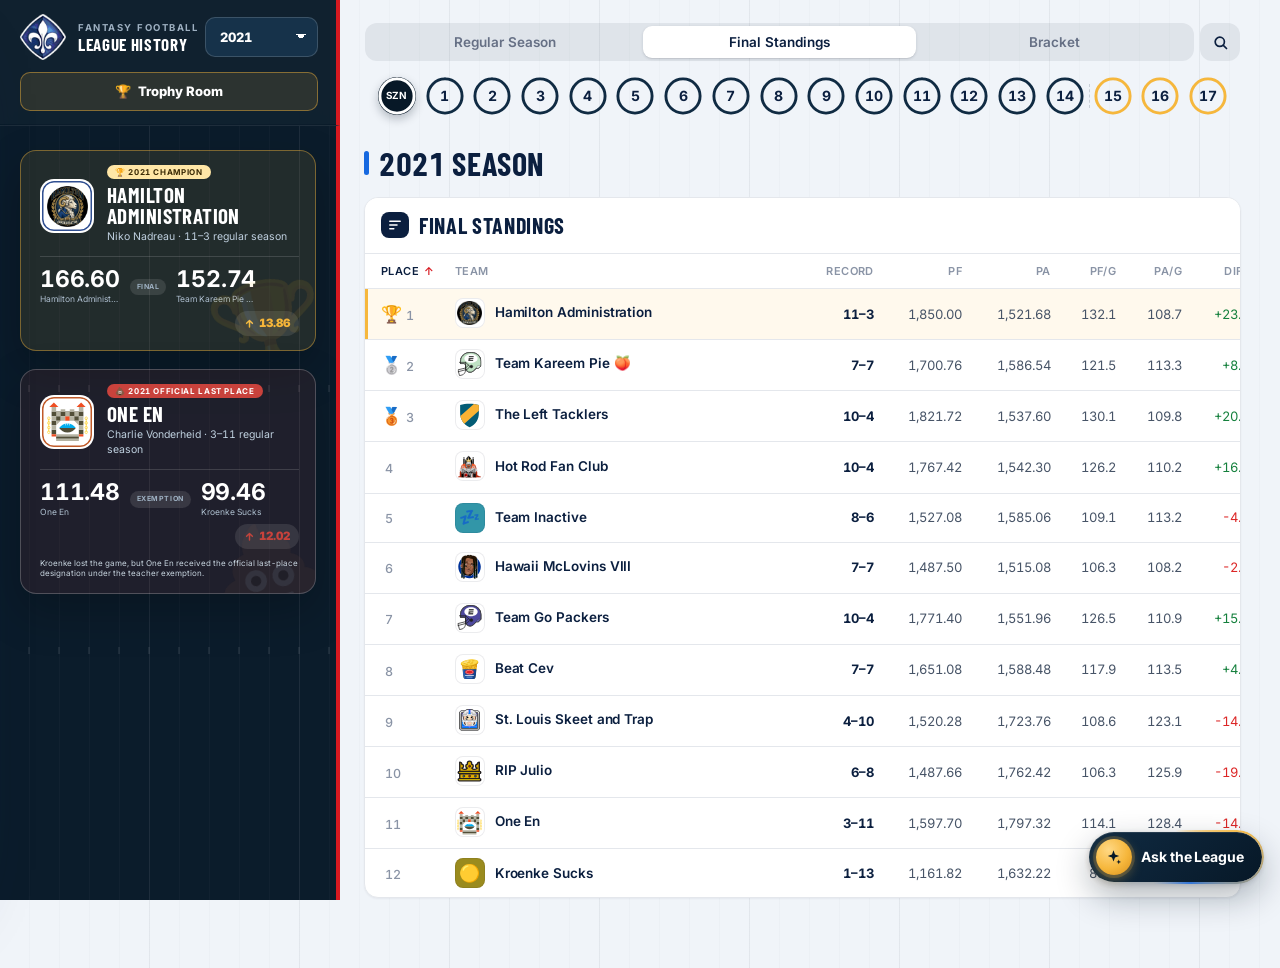
==== commit 17d92838: "Ask the League: the League Historian AI chat, ported from Pigskin Pantheon A corner button on the se" ====
--- a/2021.html
+++ b/2021.html
@@ -18,6 +18,7 @@
   <link rel="icon" href="icons/icon-192.png" sizes="192x192" type="image/png" />
   <link rel="apple-touch-icon" href="icons/apple-touch-icon.png" />
   <script src="pwa.js" defer></script>
+  <script src="chat.js" defer></script>
   <script src="player-card.js" defer></script>
   <style>
     /* Moving between pages (a season from the menu, a Season History link)
@@ -3739,6 +3740,7 @@
   </style>
   <link rel="stylesheet" href="ui.css" />
   <link rel="stylesheet" href="design.css" />
+  <link rel="stylesheet" href="chat.css" />
   <script src="ui.js"></script>
   <script src="team-logos.js"></script>
 </head>
--- a/ui.css
+++ b/ui.css
@@ -45,6 +45,11 @@
 .topbar-trophy { transition: background-color .2s var(--ease), border-color .2s var(--ease), transform .18s var(--ease); }
 .topbar-trophy:active { transform: scale(.96); }
 .year-control select { transition: background-color .2s var(--ease), border-color .2s var(--ease), transform .18s var(--ease); }
+/* Its open list is drawn by the browser. Without these, Chrome on Windows
+   paints that list in the light scheme: a white frame around the navy
+   options, spilling past them. */
+.year-control select { color-scheme: dark; }
+.year-control select option { background-color: #16324a; color: #fff; }
 .year-control select:active { transform: scale(.97); }
 @media (hover: hover) { .year-control select:hover { border-color: rgba(255, 255, 255, .32); } }
 .brand { transition: opacity .2s var(--ease), transform .18s var(--ease); }
@@ -255,6 +260,25 @@
 .sn-clear[hidden] { display: none; }
 .sn-clear:active { transform: scale(.9); }
 @media (hover: hover) { .sn-clear:hover { background: rgba(12, 28, 45, .14); } }
+
+/* ---- the keeper page's capsule: views, a magnifier, a search below ---- */
+/* The views stay while searching; the field folds down beneath them. */
+.find-drop.searching .sn-top .sn-seg { opacity: 1; filter: none; transform: none; pointer-events: auto; }
+.fd-fold { display: grid; grid-template-columns: minmax(0, 1fr); grid-template-rows: 0fr; transition: grid-template-rows .35s var(--ease); }
+.fd-fold > div { min-height: 0; overflow: hidden; }
+.find-drop.searching .fd-fold { grid-template-rows: 1fr; transition: grid-template-rows .5s var(--spring); }
+.fd-fold .sn-find-bar {
+  display: flex; align-items: center; gap: 10px; height: 44px; margin-top: 8px; padding: 0 8px 0 13px;
+  border-radius: 12px; background: #fff; color: var(--muted, #637083);
+  box-shadow: inset 0 0 0 1.5px var(--blue, #1769e0);
+  opacity: 0; transform: translateY(-8px); transition: opacity .2s var(--ease), transform .45s var(--spring);
+}
+.find-drop.searching .fd-fold .sn-find-bar { opacity: 1; transform: none; }
+.find-drop.stuck .sn-cap { padding: 8px; }
+@media (max-width: 520px) {
+  .find-drop.stuck .sn-cap, .find-drop.searching .sn-cap { padding: 6px; }
+  .fd-fold .sn-find-bar { margin-top: 6px; }
+}
 
 /* ---- week wheel -------------------------------------------------- */
 /* sizes are registered so they can animate when the capsule pins */
--- a/chat.css
+++ b/chat.css
@@ -0,0 +1,365 @@
+/* Ask the League (chat.js): the corner button and the chat window, in the
+   record book's colours: navy chrome, white cards on a hairline, the
+   league's blue for the visitor and gold for the Historian. The same look as
+   Pigskin Pantheon's chat (github.com/cev64/leaguehistoryapp, chat.css).
+
+   Layers: above the page and its pinned capsule (35-45), under the player
+   card and other dialogs (200+). */
+
+:root {
+  --lhc-navy: #071827;
+  --lhc-navy-2: #102b43;
+  --lhc-blue: #1769e0;
+  --lhc-blue-2: #0f56bd;
+  --lhc-gold: #f6b73c;
+  --lhc-gold-2: #f6c35a;
+  --lhc-ink: #0b1f3f;
+  --lhc-ink-2: #475467;
+  --lhc-ink-3: #8a94a6;
+  --lhc-line: #e4e7ec;
+  --lhc-page: #f3f6f9;
+  --lhc-ease: cubic-bezier(.22, 1, .36, 1);
+  --lhc-spring: cubic-bezier(.34, 1.4, .64, 1);
+  /* how far the button sits above the bottom of the screen: more where
+     something else lives there (a phone's season capsule) */
+  --lhc-lift: 0px;
+  --lhc-font: var(--font-body, Inter, ui-sans-serif, -apple-system, BlinkMacSystemFont, "Segoe UI", Roboto, sans-serif);
+}
+@media (max-width: 760px) {
+  html:has(.season-nav.sn-bottom) { --lhc-lift: calc(var(--sn-space, 150px) + 6px); }
+}
+
+/* ---------------------------------------------------------------
+   The button
+   --------------------------------------------------------------- */
+.lhc-fab {
+  position: fixed; z-index: 180;
+  right: max(18px, env(safe-area-inset-right));
+  bottom: calc(var(--lhc-lift) + 18px + env(safe-area-inset-bottom));
+  display: inline-flex; align-items: center; gap: 9px;
+  height: 50px; padding: 0 18px 0 7px; border: 0; border-radius: 999px;
+  color: #fff; font: 700 14px/1 var(--lhc-font); letter-spacing: -.005em;
+  background: linear-gradient(135deg, var(--lhc-navy-2), var(--lhc-navy));
+  box-shadow: 0 14px 34px rgba(7, 24, 39, .32), 0 2px 6px rgba(7, 24, 39, .2), inset 0 1px 0 rgba(255, 255, 255, .1);
+  cursor: pointer; isolation: isolate;
+  opacity: 0; transform: translateY(24px) scale(.86);
+  transition: opacity .5s var(--lhc-ease), transform .6s var(--lhc-spring), box-shadow .3s var(--lhc-ease);
+  -webkit-tap-highlight-color: transparent; touch-action: manipulation;
+}
+.lhc-fab.in { opacity: 1; transform: none; }
+/* a slow gold-and-blue light running round its edge */
+.lhc-fab-ring {
+  position: absolute; inset: -2px; z-index: -1; border-radius: inherit; padding: 2px;
+  background: conic-gradient(from var(--lhc-angle, 0deg), rgba(246, 183, 60, 0) 0deg, var(--lhc-gold) 70deg, rgba(23, 105, 224, .9) 150deg, rgba(246, 183, 60, 0) 220deg, rgba(246, 183, 60, 0) 360deg);
+  -webkit-mask: linear-gradient(#000 0 0) content-box exclude, linear-gradient(#000 0 0);
+  mask: linear-gradient(#000 0 0) content-box exclude, linear-gradient(#000 0 0);
+  animation: lhcSpin 6s linear infinite;
+  opacity: .9;
+}
+@property --lhc-angle { syntax: "<angle>"; inherits: false; initial-value: 0deg; }
+@keyframes lhcSpin { to { --lhc-angle: 360deg; } }
+.lhc-fab-icon {
+  width: 36px; height: 36px; border-radius: 50%; display: grid; place-items: center; flex: 0 0 auto;
+  background: radial-gradient(circle at 35% 30%, #ffd884, var(--lhc-gold) 55%, #d9901b);
+  box-shadow: 0 0 0 3px rgba(246, 183, 60, .18), 0 4px 12px rgba(246, 183, 60, .35);
+}
+.lhc-fab-icon svg { width: 19px; height: 19px; fill: var(--lhc-navy); animation: lhcTwinkle 3.2s var(--lhc-ease) infinite; }
+@keyframes lhcTwinkle { 0%, 70%, 100% { transform: none; } 80% { transform: rotate(18deg) scale(1.15); } 90% { transform: rotate(-6deg) scale(.96); } }
+@media (hover: hover) {
+  .lhc-fab.in:hover { transform: translateY(-3px); box-shadow: 0 20px 44px rgba(7, 24, 39, .38), 0 0 0 6px rgba(246, 183, 60, .12); }
+}
+.lhc-fab.in:active { transform: scale(.96); }
+.lhc-fab:focus-visible { outline: 3px solid var(--lhc-gold); outline-offset: 3px; }
+.lhc-fab[aria-expanded="true"] { opacity: 0; transform: scale(.7); pointer-events: none; }
+@media (max-width: 640px) {
+  .lhc-fab { height: 48px; padding: 0 6px; width: 48px; justify-content: center; }
+  .lhc-fab-label { display: none; }
+}
+
+/* ---------------------------------------------------------------
+   The window: a card growing out of the button on a desktop, a sheet
+   rising from the bottom on a phone
+   --------------------------------------------------------------- */
+.lhc-panel {
+  position: fixed; z-index: 190;
+  right: max(18px, env(safe-area-inset-right));
+  bottom: calc(var(--lhc-lift) + 18px + env(safe-area-inset-bottom));
+  width: min(430px, calc(100vw - 36px));
+  height: min(680px, calc(100dvh - var(--lhc-lift) - 36px));
+  display: flex; flex-direction: column; overflow: hidden;
+  border-radius: 22px; background: var(--lhc-page);
+  border: 1px solid rgba(7, 24, 39, .08);
+  box-shadow: 0 30px 80px rgba(7, 24, 39, .35), 0 6px 18px rgba(7, 24, 39, .14);
+  font-family: var(--lhc-font); color: var(--lhc-ink);
+  transform-origin: calc(100% - 28px) calc(100% - 24px);
+  opacity: 0; transform: translateY(14px) scale(.6); filter: blur(8px);
+  transition: opacity .3s var(--lhc-ease), transform .5s var(--lhc-spring), filter .35s var(--lhc-ease);
+}
+.lhc-panel.open { opacity: 1; transform: none; filter: none; }
+.lhc-panel[hidden] { display: none; }
+@media (max-width: 640px) {
+  .lhc-panel {
+    left: 0; right: 0; bottom: 0; width: 100%;
+    height: calc(100dvh - max(14px, env(safe-area-inset-top)));
+    border-radius: 24px 24px 0 0; border-bottom: 0;
+    transform-origin: 50% 100%;
+    transform: translateY(100%); filter: none; opacity: 1;
+    transition: transform .5s var(--lhc-ease);
+  }
+  .lhc-panel.open { transform: none; }
+  html.lhc-open, html.lhc-open body { overflow: hidden; }
+  html.lhc-open::after {
+    content: ""; position: fixed; inset: 0; z-index: 185;
+    background: rgba(7, 24, 39, .45); -webkit-backdrop-filter: blur(3px); backdrop-filter: blur(3px);
+    animation: lhcFade .3s var(--lhc-ease);
+  }
+}
+
+/* head */
+.lhc-head {
+  position: relative; flex: 0 0 auto; display: flex; align-items: center; gap: 12px;
+  padding: 16px 12px 16px 16px; color: #fff; overflow: hidden;
+  background: linear-gradient(135deg, #15395a 0%, var(--lhc-navy-2) 40%, var(--lhc-navy) 100%);
+}
+.lhc-head::after {
+  content: ""; position: absolute; left: 0; right: 0; bottom: 0; height: 3px;
+  background: linear-gradient(90deg, var(--lhc-blue), var(--lhc-gold) 60%, transparent);
+}
+@media (max-width: 640px) {
+  .lhc-head { padding-top: 22px; }
+  .lhc-head::before {
+    content: ""; position: absolute; top: 8px; left: 50%; width: 38px; height: 4px; margin-left: -19px;
+    border-radius: 4px; background: rgba(255, 255, 255, .28);
+  }
+}
+.lhc-head-glow {
+  position: absolute; inset: -60% -10% auto auto; width: 260px; height: 260px; border-radius: 50%;
+  background: radial-gradient(circle, rgba(246, 183, 60, .22), rgba(246, 183, 60, 0) 65%);
+  animation: lhcDrift 9s ease-in-out infinite alternate; pointer-events: none;
+}
+@keyframes lhcDrift { from { transform: translate(0, 0); } to { transform: translate(-90px, 30px); } }
+.lhc-head-avatar { position: relative; width: 42px; height: 42px; flex: 0 0 auto; }
+.lhc-head-avatar img, .lhc-head-mark {
+  width: 42px; height: 42px; border-radius: 12px; object-fit: cover; display: grid; place-items: center;
+  background: rgba(255, 255, 255, .08); box-shadow: 0 0 0 2px rgba(255, 255, 255, .14); font-size: 22px;
+}
+.lhc-head-spark {
+  position: absolute; right: -6px; bottom: -5px; width: 21px; height: 21px; border-radius: 50%;
+  display: grid; place-items: center; background: var(--lhc-gold); box-shadow: 0 0 0 2.5px var(--lhc-navy-2);
+}
+.lhc-head-spark svg { width: 12px; height: 12px; fill: var(--lhc-navy); }
+.lhc-head-copy { position: relative; min-width: 0; flex: 1 1 auto; }
+.lhc-kicker {
+  display: block; font-size: 10.5px; font-weight: 700; letter-spacing: .16em; text-transform: uppercase;
+  color: #9eb0c1; white-space: nowrap; overflow: hidden; text-overflow: ellipsis;
+}
+.lhc-head h2 {
+  margin: 3px 0 0; font: 700 23px/1 var(--font-display, "Barlow Condensed", "Arial Narrow", sans-serif);
+  text-transform: uppercase; letter-spacing: .04em;
+}
+.lhc-icon-btn {
+  position: relative; width: 36px; height: 36px; flex: 0 0 auto; border: 0; border-radius: 11px; cursor: pointer;
+  display: grid; place-items: center; color: #d5dee8; background: rgba(255, 255, 255, .07);
+  transition: background .2s var(--lhc-ease), color .2s, transform .25s var(--lhc-spring);
+}
+.lhc-icon-btn[hidden] { display: none; }
+.lhc-icon-btn svg { width: 18px; height: 18px; fill: none; stroke: currentColor; stroke-width: 2.2; stroke-linecap: round; stroke-linejoin: round; }
+@media (hover: hover) { .lhc-icon-btn:hover { background: rgba(255, 255, 255, .15); color: #fff; } }
+.lhc-icon-btn:active { transform: scale(.9); }
+.lhc-icon-btn[data-act="fresh"]:active svg { transform: rotate(-200deg); transition: transform .4s var(--lhc-ease); }
+.lhc-icon-btn:focus-visible { outline: 2px solid var(--lhc-gold); outline-offset: 2px; }
+
+/* body */
+.lhc-body {
+  flex: 1 1 auto; overflow-y: auto; overscroll-behavior: contain; scroll-behavior: auto;
+  background:
+    radial-gradient(circle at 100% 0, rgba(23, 105, 224, .06), transparent 45%),
+    var(--lhc-page);
+}
+.lhc-log { display: flex; flex-direction: column; gap: 14px; padding: 18px 16px 10px; min-height: 100%; }
+
+/* welcome */
+.lhc-welcome { margin: auto 0; text-align: center; padding: 8px 4px 4px; }
+.lhc-welcome h3 {
+  margin: 18px 0 6px; font: 700 26px/1.02 var(--font-display, "Barlow Condensed", sans-serif);
+  text-transform: uppercase; letter-spacing: .02em; color: var(--lhc-ink);
+  animation: lhcRise .6s var(--lhc-ease) .08s both;
+}
+.lhc-welcome p { margin: 0 auto 18px; max-width: 330px; color: var(--lhc-ink-2); font-size: 13.5px; line-height: 1.5; animation: lhcRise .6s var(--lhc-ease) .16s both; }
+.lhc-orb { position: relative; width: 96px; height: 96px; margin: 0 auto; animation: lhcPop .7s var(--lhc-spring) both; }
+.lhc-orb-ball {
+  position: absolute; inset: 14px; border-radius: 50%; display: grid; place-items: center;
+  background: radial-gradient(circle at 35% 30%, #1d4a73, var(--lhc-navy-2) 55%, var(--lhc-navy));
+  box-shadow: 0 16px 34px rgba(7, 24, 39, .28), inset 0 1px 0 rgba(255, 255, 255, .15), 0 0 0 6px rgba(23, 105, 224, .08);
+}
+.lhc-orb-ball svg { width: 46px; height: 46px; animation: lhcBob 3.6s ease-in-out infinite; }
+.lhc-orb-ball ellipse { fill: #8a4b2a; stroke: #6b3519; stroke-width: 1.5; }
+.lhc-orb-ball .lhc-laces { stroke: #fff; stroke-width: 2.6; stroke-linecap: round; fill: none; }
+@keyframes lhcBob { 0%, 100% { transform: rotate(-6deg) translateY(1px); } 50% { transform: rotate(8deg) translateY(-3px); } }
+.lhc-orbit { position: absolute; inset: 0; animation: lhcOrbit 7s linear infinite; }
+.lhc-orbit i {
+  position: absolute; width: 9px; height: 9px; border-radius: 50%;
+  background: var(--lhc-gold); box-shadow: 0 0 10px rgba(246, 183, 60, .8);
+}
+.lhc-orbit i:nth-child(1) { top: 2px; left: 50%; }
+.lhc-orbit i:nth-child(2) { bottom: 10px; left: 6px; width: 6px; height: 6px; background: #6ea8ff; box-shadow: 0 0 10px rgba(110, 168, 255, .8); }
+.lhc-orbit i:nth-child(3) { bottom: 18px; right: 2px; width: 5px; height: 5px; }
+@keyframes lhcOrbit { to { transform: rotate(360deg); } }
+.lhc-chips { display: grid; gap: 8px; text-align: left; }
+.lhc-chip {
+  display: flex; align-items: center; gap: 10px; width: 100%; padding: 11px 14px; cursor: pointer;
+  border: 1px solid var(--lhc-line); border-radius: 13px; background: #fff; color: var(--lhc-ink);
+  font: 600 13.5px/1.3 var(--lhc-font); text-align: left; box-shadow: 0 1px 2px rgba(16, 24, 40, .05);
+  animation: lhcRise .55s var(--lhc-ease) both; animation-delay: calc(.24s + var(--i) * 70ms);
+  transition: border-color .2s, box-shadow .25s var(--lhc-ease), transform .25s var(--lhc-spring), background .2s;
+}
+.lhc-chip::before {
+  content: ""; width: 7px; height: 7px; flex: 0 0 auto; border-radius: 2px; transform: rotate(45deg);
+  background: linear-gradient(135deg, var(--lhc-gold), var(--lhc-blue));
+}
+@media (hover: hover) {
+  .lhc-chip:hover { border-color: rgba(23, 105, 224, .35); box-shadow: 0 8px 20px rgba(23, 105, 224, .12); transform: translateY(-2px); }
+}
+.lhc-chip:active { transform: scale(.98); background: #edf3ff; }
+.lhc-chip:focus-visible { outline: 2px solid var(--lhc-blue); outline-offset: 2px; }
+
+/* messages */
+.lhc-msg { display: flex; gap: 9px; max-width: 100%; animation: lhcRise .45s var(--lhc-ease) both; }
+.lhc-user { justify-content: flex-end; animation-name: lhcFromRight; }
+.lhc-user .lhc-bubble {
+  max-width: 82%; padding: 10px 14px; border-radius: 18px 18px 6px 18px;
+  color: #fff; background: linear-gradient(135deg, #2b7cf0, var(--lhc-blue) 45%, var(--lhc-blue-2));
+  box-shadow: 0 8px 18px rgba(23, 105, 224, .25);
+  font-size: 14px; line-height: 1.45; white-space: pre-wrap; overflow-wrap: anywhere;
+}
+.lhc-ai-mark {
+  width: 28px; height: 28px; flex: 0 0 auto; margin-top: 2px; border-radius: 9px; display: grid; place-items: center;
+  background: linear-gradient(135deg, var(--lhc-navy-2), var(--lhc-navy)); box-shadow: 0 4px 10px rgba(7, 24, 39, .2);
+}
+.lhc-ai-mark svg { width: 15px; height: 15px; fill: var(--lhc-gold); }
+.lhc-ai.is-working .lhc-ai-mark svg { animation: lhcSpinSlow 2.2s var(--lhc-ease) infinite; }
+@keyframes lhcSpinSlow { 50% { transform: rotate(180deg) scale(.85); } 100% { transform: rotate(360deg); } }
+.lhc-ai .lhc-bubble {
+  min-width: 0; max-width: calc(100% - 37px); padding: 11px 14px; border-radius: 6px 18px 18px 18px;
+  background: #fff; border: 1px solid var(--lhc-line); box-shadow: 0 1px 2px rgba(16, 24, 40, .05);
+  font-size: 14px; line-height: 1.55; color: var(--lhc-ink); overflow-wrap: anywhere;
+}
+.lhc-bubble p { margin: 0 0 8px; }
+.lhc-bubble > :last-child, .lhc-answer > :last-child { margin-bottom: 0; }
+.lhc-bubble strong { color: var(--lhc-ink); font-weight: 700; }
+.lhc-bubble h4 { margin: 10px 0 6px; font: 700 16px/1.1 var(--font-display, "Barlow Condensed", sans-serif); text-transform: uppercase; letter-spacing: .03em; }
+.lhc-bubble ul, .lhc-bubble ol { margin: 4px 0 8px; padding-left: 20px; }
+.lhc-bubble li { margin: 3px 0; }
+.lhc-bubble li::marker { color: var(--lhc-blue); font-weight: 700; }
+.lhc-bubble code { padding: 1px 5px; border-radius: 5px; background: #eef1f5; font-size: 12.5px; }
+.lhc-bubble hr { border: 0; border-top: 1px solid var(--lhc-line); margin: 10px 0; }
+.lhc-table { overflow-x: auto; margin: 6px -4px 10px; border: 1px solid var(--lhc-line); border-radius: 10px; }
+/* The pages style bare tables (a 555px minimum, right-aligned numbers,
+   row highlights); none of that belongs in an answer. */
+.lhc-panel .lhc-table table { border-collapse: collapse; width: 100%; min-width: 0; margin: 0; font-size: 12.5px; font-variant-numeric: tabular-nums; }
+.lhc-panel .lhc-table tr { background: none; box-shadow: none; transition: none; }
+.lhc-panel .lhc-table th, .lhc-panel .lhc-table td {
+  min-width: 0; width: auto; text-align: left; vertical-align: top; box-shadow: none; border-left: 0; border-right: 0;
+}
+.lhc-panel .lhc-table th { padding: 7px 9px; color: var(--lhc-ink-3); font-size: 10.5px; font-weight: 600; letter-spacing: .04em; text-transform: uppercase; border-bottom: 1px solid var(--lhc-line); background: #f7f8fa; white-space: nowrap; }
+.lhc-panel .lhc-table td { padding: 7px 9px; border-bottom: 1px solid var(--lhc-line); color: var(--lhc-ink-2); font-size: 12.5px; white-space: normal; background: none; }
+.lhc-panel .lhc-table tr:last-child td { border-bottom: 0; }
+.lhc-panel .lhc-table td:first-child { color: var(--lhc-ink); font-weight: 600; }
+
+/* while it works */
+.lhc-status { display: flex; align-items: center; gap: 10px; color: var(--lhc-ink-2); font-size: 13px; font-weight: 600; }
+.lhc-ai.has-text .lhc-status { display: none; }
+.lhc-status-text {
+  display: inline-block;
+  background: linear-gradient(90deg, var(--lhc-ink-2) 30%, var(--lhc-blue) 50%, var(--lhc-ink-2) 70%);
+  background-size: 300% 100%; -webkit-background-clip: text; background-clip: text; color: transparent;
+  animation: lhcShimmer 2.4s linear infinite;
+}
+.lhc-status-text.swap { animation: lhcShimmer 2.4s linear infinite, lhcSwap .4s var(--lhc-ease); }
+@keyframes lhcSwap { from { opacity: 0; transform: translateY(5px); } }
+@keyframes lhcShimmer { from { background-position: 100% 0; } to { background-position: -50% 0; } }
+.lhc-dots { display: inline-flex; gap: 4px; }
+.lhc-dots i { width: 6px; height: 6px; border-radius: 50%; background: var(--lhc-blue); animation: lhcDot 1.2s ease-in-out infinite; }
+.lhc-dots i:nth-child(2) { animation-delay: .15s; background: #4f8ff0; }
+.lhc-dots i:nth-child(3) { animation-delay: .3s; background: var(--lhc-gold); }
+@keyframes lhcDot { 0%, 60%, 100% { transform: translateY(0); opacity: .5; } 30% { transform: translateY(-5px); opacity: 1; } }
+.lhc-ai.is-looking .lhc-bubble { border-color: rgba(23, 105, 224, .3); box-shadow: 0 0 0 4px rgba(23, 105, 224, .07); }
+.lhc-caret {
+  display: inline-block; width: 7px; height: 15px; margin-left: 2px; vertical-align: -2px; border-radius: 2px;
+  background: var(--lhc-blue); animation: lhcBlink 1s steps(2, start) infinite;
+}
+@keyframes lhcBlink { to { visibility: hidden; } }
+.lhc-ai.is-done .lhc-bubble { animation: lhcSettle .5s var(--lhc-ease); }
+@keyframes lhcSettle { from { box-shadow: 0 0 0 4px rgba(246, 183, 60, .25); } }
+
+.lhc-bubble-error { border-color: rgba(215, 25, 32, .25) !important; background: #fff7f7 !important; color: #8f1418 !important; }
+.lhc-retry {
+  margin-top: 8px; padding: 6px 12px; border: 1px solid rgba(215, 25, 32, .3); border-radius: 9px;
+  background: #fff; color: #b3151b; font: 600 12.5px/1 var(--lhc-font); cursor: pointer;
+}
+.lhc-note {
+  margin: 4px auto 0; max-width: 340px; padding: 10px 12px; border-radius: 12px; text-align: center;
+  font-size: 12.5px; line-height: 1.45; color: var(--lhc-ink-2); background: rgba(246, 183, 60, .12); border: 1px dashed rgba(217, 144, 27, .45);
+  animation: lhcRise .5s var(--lhc-ease) both;
+}
+.lhc-note code { font-size: 11.5px; }
+
+/* the composer */
+.lhc-compose {
+  flex: 0 0 auto; display: flex; align-items: flex-end; gap: 8px; margin: 0 12px; padding: 7px 7px 7px 14px;
+  border: 1px solid var(--lhc-line); border-radius: 18px; background: #fff;
+  box-shadow: 0 6px 18px rgba(7, 24, 39, .07);
+  transition: border-color .2s, box-shadow .25s var(--lhc-ease);
+}
+.lhc-compose[hidden] { display: none; }
+.lhc-compose:focus-within { border-color: rgba(23, 105, 224, .45); box-shadow: 0 0 0 4px rgba(23, 105, 224, .1), 0 6px 18px rgba(7, 24, 39, .07); }
+.lhc-compose textarea {
+  flex: 1 1 auto; min-width: 0; resize: none; border: 0; outline: 0; background: transparent; padding: 8px 0;
+  font: 400 15px/1.4 var(--lhc-font); color: var(--lhc-ink); max-height: 140px;
+}
+.lhc-compose textarea::placeholder { color: var(--lhc-ink-3); }
+/* under 16px, a phone's browser zooms in on the field when it's tapped */
+@media (max-width: 640px) { .lhc-compose textarea { font-size: 16px; } }
+.lhc-send {
+  width: 38px; height: 38px; flex: 0 0 auto; border: 0; border-radius: 12px; cursor: pointer; display: grid; place-items: center;
+  color: #fff; background: linear-gradient(135deg, #2b7cf0, var(--lhc-blue-2));
+  box-shadow: 0 6px 14px rgba(23, 105, 224, .3);
+  transition: transform .25s var(--lhc-spring), opacity .2s, background .2s, box-shadow .2s;
+}
+.lhc-send svg { width: 18px; height: 18px; fill: none; stroke: currentColor; stroke-width: 2.6; stroke-linecap: round; stroke-linejoin: round; }
+.lhc-send.is-stop { background: var(--lhc-navy); box-shadow: none; }
+.lhc-send.is-stop svg { fill: currentColor; stroke: none; width: 14px; height: 14px; }
+.lhc-send:disabled { opacity: .35; box-shadow: none; cursor: default; }
+.lhc-send:not(:disabled):active { transform: scale(.88); }
+@media (hover: hover) { .lhc-send:not(:disabled):hover { transform: translateY(-1px) scale(1.04); } }
+.lhc-send:focus-visible { outline: 2px solid var(--lhc-blue); outline-offset: 2px; }
+.lhc-fine { flex: 0 0 auto; margin: 7px 16px calc(10px + env(safe-area-inset-bottom)); text-align: center; font-size: 10.5px; color: var(--lhc-ink-3); }
+.lhc-fine[hidden] { display: none; }
+
+/* ---------------------------------------------------------------
+   The league passcode, when the commissioner has set one
+   --------------------------------------------------------------- */
+.lhc-pass-form { display: flex; gap: 8px; margin-top: 10px; }
+.lhc-pass-form input {
+  flex: 1 1 auto; min-width: 0; height: 36px; padding: 0 12px; border: 1px solid rgba(215, 25, 32, .3); border-radius: 10px;
+  background: #fff; color: var(--lhc-ink); font: 500 14px/1 var(--lhc-font); outline: 0;
+}
+.lhc-pass-form input:focus { border-color: var(--lhc-blue); box-shadow: 0 0 0 3px rgba(23, 105, 224, .12); }
+@media (max-width: 640px) { .lhc-pass-form input { font-size: 16px; } }
+.lhc-pass-form .lhc-retry { margin-top: 0; height: 36px; display: inline-flex; align-items: center; gap: 6px; }
+.lhc-pass-form .lhc-retry svg { width: 15px; height: 15px; fill: none; stroke: currentColor; stroke-width: 2.3; stroke-linecap: round; }
+
+/* ---------------------------------------------------------------
+   Motion
+   --------------------------------------------------------------- */
+@keyframes lhcRise { from { opacity: 0; transform: translateY(10px); } to { opacity: 1; transform: none; } }
+@keyframes lhcFromRight { from { opacity: 0; transform: translateX(18px) scale(.96); } to { opacity: 1; transform: none; } }
+@keyframes lhcFromLeft { from { opacity: 0; transform: translateX(-14px); } to { opacity: 1; transform: none; } }
+@keyframes lhcPop { from { opacity: 0; transform: scale(.5) rotate(-12deg); } to { opacity: 1; transform: none; } }
+@keyframes lhcFade { from { opacity: 0; } }
+
+@media (prefers-reduced-motion: reduce) {
+  .lhc-fab, .lhc-panel, .lhc-panel * , .lhc-fab * { animation: none !important; transition: none !important; }
+  .lhc-panel { filter: none; }
+  .lhc-status-text { color: var(--lhc-ink-2); background: none; }
+}
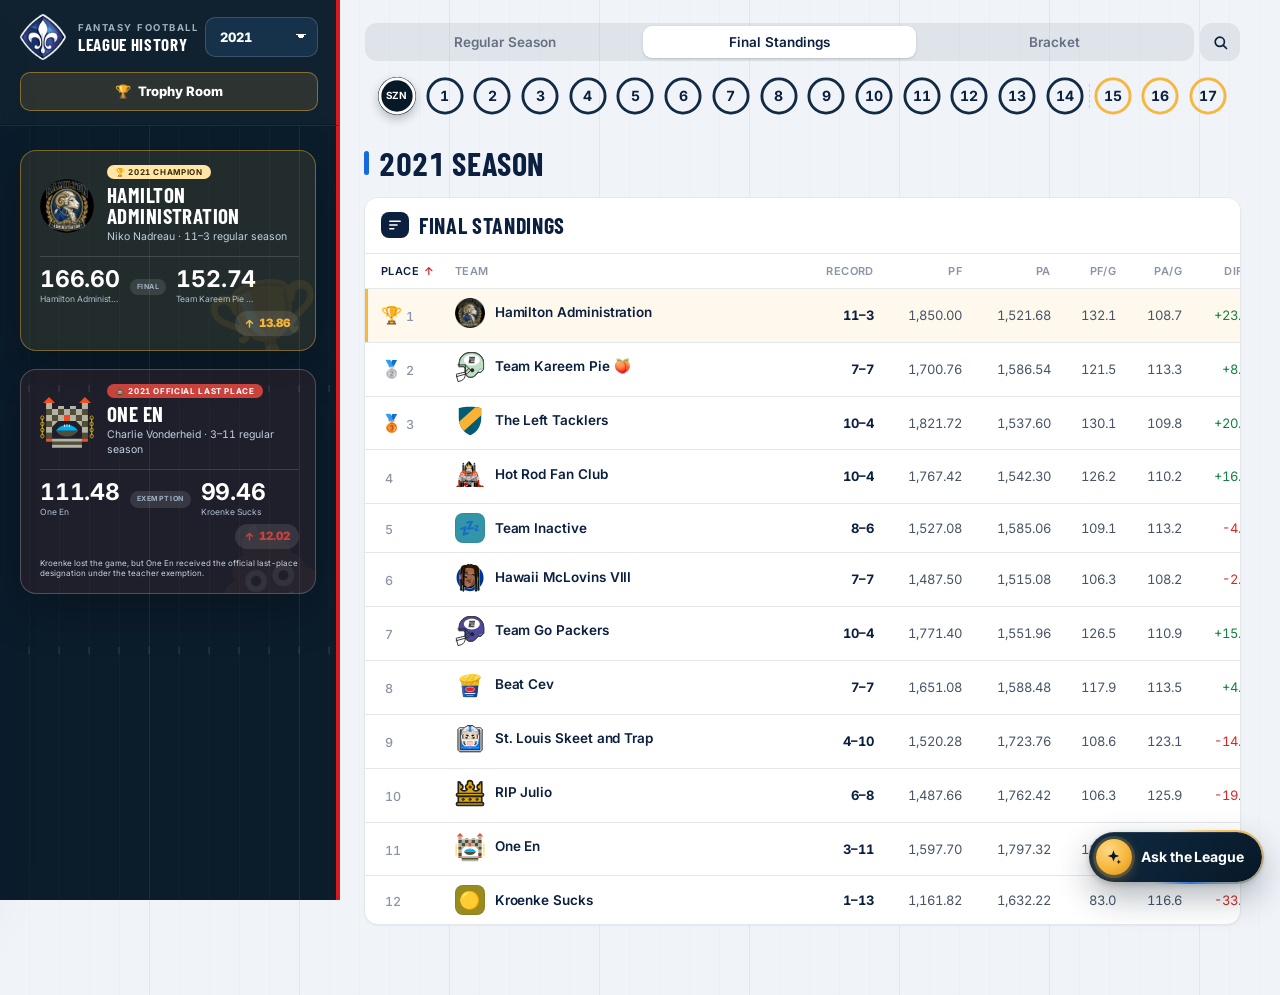
==== commit 3acb4737: "Back buttons, bare logos, no winner bar, and the rivalry preview Ported from Pigskin Pantheon (leagu" ====
--- a/2021.html
+++ b/2021.html
@@ -785,6 +785,9 @@
       padding-right: 46px;
     }
     .drawer-team .team-badge { width: 58px; height: 58px; font-size: 28px; }
+    .drawer-team > div { min-width: 0; }
+    /* With somewhere to go back to, the back button leads the row. */
+    .drawer-team:has(> .pp-back:not([hidden])) { gap: 12px; }
     .drawer-team h2 { margin: 0 0 4px; font-size: 25px; letter-spacing: -.04em; }
     .drawer-team p { margin: 0; color: rgba(255,255,255,.72); font-size: 13px; }
     .drawer-year {
@@ -1833,6 +1836,7 @@
       .team-drawer.compact .drawer-year { max-height: 0; opacity: 0; margin: 0; padding-top: 0; padding-bottom: 0; }
       .team-drawer.compact .drawer-team .team-badge { width: 34px; height: 34px; }
       .team-drawer.compact .drawer-team h2 { font-size: 16px; margin: 0; }
+      .drawer-team:has(> .pp-back:not([hidden])) { gap: 10px; }
     }
 
   
@@ -3288,6 +3292,7 @@
       flex: 0 0 auto;
     }
 
+    .bx-head-text { flex: 1 1 auto; min-width: 0; }
     .bx-head h3 { margin: 0; font-size: 21px; letter-spacing: -.02em; line-height: 1.1; }
     .bx-head .bx-sub:empty { display: none; }
     .bx-head .bx-sub { display: block; font-size: 9.5px; font-weight: 800; letter-spacing: .1em; text-transform: uppercase; color: rgba(255,255,255,.62); margin-top: 3px; }
@@ -3740,9 +3745,12 @@
   </style>
   <link rel="stylesheet" href="ui.css" />
   <link rel="stylesheet" href="design.css" />
+  <link rel="stylesheet" href="rivalry.css" />
   <link rel="stylesheet" href="chat.css" />
+  <script src="league-data.js"></script>
   <script src="ui.js"></script>
   <script src="team-logos.js"></script>
+  <script src="rivalry.js"></script>
 </head>
 <body>
   <header class="topbar">
@@ -3760,6 +3768,7 @@
         <select id="yearSelect" aria-label="Choose season">
           <option value="home">All-Time</option>
           <option value="keepers">Keepers</option>
+          <option value="draft">Draft</option>
           <option value="2026">2026</option>
           <option value="2025">2025</option>
           <option value="2024">2024</option>
@@ -4019,7 +4028,8 @@
   <div class="bx-backdrop" id="bxBackdrop"></div>
   <div class="bx-modal" id="bxModal" role="dialog" aria-modal="true" aria-hidden="true" aria-labelledby="bxTitle">
     <div class="bx-head">
-      <div>
+      <button type="button" class="pp-back" id="bxBack" hidden aria-label="Back"><svg viewBox="0 0 24 24" aria-hidden="true"><path d="M15 5l-7 7 7 7" fill="none" stroke="currentColor" stroke-width="2.4" stroke-linecap="round" stroke-linejoin="round"/></svg></button>
+      <div class="bx-head-text">
         <h3 id="bxTitle">Box score</h3>
         <span class="bx-sub" id="bxSub"></span>
       </div>
@@ -4033,6 +4043,7 @@
     <div class="drawer-hero" id="drawerHero">
       <button class="drawer-close" id="drawerClose" aria-label="Close team schedule">×</button>
       <div class="drawer-team">
+        <button type="button" class="pp-back" id="drawerBack" hidden aria-label="Back"><svg viewBox="0 0 24 24" aria-hidden="true"><path d="M15 5l-7 7 7 7" fill="none" stroke="currentColor" stroke-width="2.4" stroke-linecap="round" stroke-linejoin="round"/></svg></button>
         <span class="team-badge" id="drawerBadge"></span>
         <div>
           <span class="drawer-year" id="drawerYear"></span>
@@ -4451,26 +4462,55 @@
 
     /* Opening another team while the drawer is open (an opponent in the
        schedule, say) slides the current team out to the left and the new one
-       in from the right, so it is plain the page has changed. */
-    function swapTeam(teamId) {
+       in from the right, so it is plain the page has changed; going back
+       (`dir` -1) slides the other way. */
+    function swapTeam(teamId, dir = 1) {
       const still = window.matchMedia("(prefers-reduced-motion: reduce)").matches;
       const parts = [document.getElementById("drawerHero"), document.getElementById("drawerBody")];
       const out = parts.map((el) => el.animate(
-        [{ opacity: 1, transform: "none" }, { opacity: 0, transform: "translateX(-22px)" }],
+        [{ opacity: 1, transform: "none" }, { opacity: 0, transform: `translateX(${-22 * dir}px)` }],
         { duration: still ? 1 : 150, easing: "cubic-bezier(.4, 0, 1, 1)", fill: "forwards" }));
       out[0].onfinish = () => {
         drawer.dataset.current = teamId;
         openTeam(teamId);
         parts.forEach((el) => {
           el.getAnimations().forEach((a) => a.cancel());
-          el.animate([{ opacity: 0, transform: "translateX(22px)" }, { opacity: 1, transform: "none" }],
+          el.animate([{ opacity: 0, transform: `translateX(${22 * dir}px)` }, { opacity: 1, transform: "none" }],
             { duration: still ? 1 : 280, easing: "cubic-bezier(.2, .8, .2, 1)" });
         });
       };
     }
 
+    /* The teams the drawer showed before this one, newest last, for its
+       back button: opening another team puts the one on show here, and
+       back takes them off again. Opening the team just behind is a step
+       back too, so going to and fro between two teams doesn't pile up. */
+    let teamTrail = [];
+
+    function teamBackSync() {
+      const btn = document.getElementById("drawerBack");
+      const prev = teamTrail[teamTrail.length - 1];
+      const label = prev && teams[prev] ? `Back to ${teams[prev].name}` : "";
+      btn.hidden = !label;
+      btn.setAttribute("aria-label", label || "Back");
+      btn.title = label;
+    }
+
+    function teamBack() {
+      const prev = teamTrail.pop();
+      if (!prev) { closeTeam(); return; }
+      swapTeam(prev, -1);
+      // The button changes with the swap; focus stays on it while there is
+      // further to go.
+      (teamTrail.length ? document.getElementById("drawerBack") : document.getElementById("drawerClose")).focus();
+    }
+
     function openTeam(teamId) {
-      if (drawer.classList.contains("open") && drawer.dataset.current && drawer.dataset.current !== teamId) {
+      if (!teams[teamId]) return;
+      const current = drawer.dataset.current;
+      if (drawer.classList.contains("open") && current && current !== teamId) {
+        if (teamTrail[teamTrail.length - 1] === teamId) { teamBack(); return; }
+        if (teamTrail[teamTrail.length - 1] !== current) teamTrail.push(current);
         swapTeam(teamId);
         return;
       }
@@ -4493,6 +4533,7 @@
       drawer.classList.remove("compact");
       document.getElementById("drawerBody").scrollTop = 0;
       document.getElementById("drawerOwner").textContent = `${t.owner} · ${t.division} Division`;
+      teamBackSync();
       document.getElementById("drawerStats").innerHTML = `
         <div class="drawer-stat"><small>Record</small><strong>${t.record}</strong></div>
         <div class="drawer-stat"><small>Points For</small><strong>${fmt(t.pf)}</strong></div>
@@ -4526,6 +4567,8 @@
 
     function closeTeam() {
       delete drawer.dataset.current;
+      teamTrail = [];
+      teamBackSync();
       drawer.classList.remove("open");
       backdrop.classList.remove("open");
       drawer.setAttribute("aria-hidden", "true");
@@ -4537,9 +4580,15 @@
       if (team) openTeam(team.dataset.team);
     });
 
+    // Back is one team back; the X and the backdrop close the drawer, and
+    // Escape steps back until there is nowhere further, then closes it.
+    document.getElementById("drawerBack").addEventListener("click", teamBack);
     document.getElementById("drawerClose").addEventListener("click", closeTeam);
     backdrop.addEventListener("click", closeTeam);
-    document.addEventListener("keydown", e => { if (e.key === "Escape" && !document.querySelector("#bxModal.open")) closeTeam(); });
+    document.addEventListener("keydown", (event) => {
+      if (event.key !== "Escape" || document.querySelector("#bxModal.open") || !drawer.classList.contains("open")) return;
+      teamBack();
+    });
 
     /* ?team=<id> opens that team's drawer on arrival (the all-time page's
        Season History links here). It opens a frame after the first paint,
@@ -4589,6 +4638,7 @@
       const files = {
         "home": "alltime.html",
         "keepers": "keepers.html",
+        "draft": "draft.html",
         "2026": "2026.html",
         "2025": "2025.html",
         "2024": "2024.html",
@@ -5689,21 +5739,112 @@
     const bxModal = document.getElementById("bxModal");
     const bxBackdrop = document.getElementById("bxBackdrop");
 
+    /* The sheet keeps a trail of where it has been, as a navigation stack
+       does on iOS. Each view is a box score, { kind: "box", week, a, b,
+       year }, or a rivalry, { kind: "rv", week, a, b }; opening one while
+       the sheet is open puts the view on show (bxNow) on the trail, and the
+       back button at the top left steps back along it. With nothing on the
+       trail over an open team drawer, back closes the sheet onto the
+       drawer. The X closes the lot, drawer included. */
+    let bxNow = null;
+    let bxTrail = [];
+    let bxTicket = 0;     // the latest view asked for; a slower load before it is dropped
+
+    const samePair = (x, y) => (x.a === y.a && x.b === y.b) || (x.a === y.b && x.b === y.a);
+    const sameView = (x, y) => !!x && !!y && x.kind === y.kind && x.week === y.week && samePair(x, y) &&
+      (x.kind === "rv" || x.year === y.year);
+    const bxTop = () => bxTrail[bxTrail.length - 1] || null;
+    // The team in the drawer under the sheet, if one is open.
+    const drawerUnder = () => (drawer.classList.contains("open") && teams[drawer.dataset.current] ? drawer.dataset.current : null);
+
     function closeBox() {
       if (!bxModal) return;
+      bxTicket++;
+      bxNow = null;
+      bxTrail = [];
+      document.getElementById("bxBack").hidden = true;
       bxModal.classList.remove("open");
       bxBackdrop.classList.remove("open");
       bxModal.setAttribute("aria-hidden", "true");
       document.body.style.overflow = document.querySelector(".team-drawer.open") ? "hidden" : "";
-    }
-
-    function openBox(week, idA, idB) {
+      rivalryClosed();
+    }
+
+    /* Opening a view. From a closed sheet it starts a fresh trail; in an
+       open one it goes on top, unless it is the view just behind (a box
+       score's rivalry and back to the box score), which is a step back
+       rather than another step forward. */
+    function bxGo(view) {
       if (!bxModal) return;
-      boxWeek(week).then((data) => {
-        if (!data) return;
+      if (!bxModal.classList.contains("open")) { bxShow(view, []); return; }
+      if (sameView(view, bxTop())) { bxBack(); return; }
+      if (sameView(view, bxNow)) return;
+      bxShow(view, bxNow ? [...bxTrail, bxNow] : bxTrail);
+    }
+
+    function bxShow(view, trail, back = false) {
+      if (view.kind === "rv") openRivalry(view, trail, back);
+      else openBox(view, trail, back);
+    }
+
+    // One step back: along the trail, or out to the drawer underneath.
+    function bxBack() {
+      const top = bxTop();
+      if (top) { bxShow(top, bxTrail.slice(0, -1), true); return; }
+      const under = drawerUnder();
+      // A player card docked beside the sheet goes with it, as on its X.
+      if (bxModal.classList.contains("bx-docked") && window.PlayerCard) PlayerCard.close();
+      closeBox();
+      if (under) {
+        const back = document.getElementById("drawerBack");
+        (back.hidden ? document.getElementById("drawerClose") : back).focus();
+      }
+    }
+
+    /* A view drawn: the back button names where it goes, the sheet opens
+       if it wasn't, and focus lands on the close button (on the way back,
+       on the back button while there is further to go). */
+    function bxShown(back) {
+      const btn = document.getElementById("bxBack");
+      const top = bxTop(), under = !top && drawerUnder();
+      const label = top
+        ? (top.kind === "rv" ? "Back to the rivalry"
+          : bxNow.kind === "rv" && samePair(top, bxNow) ? "Back to the box score"
+          : `Back to the ${top.year !== BOX_SEASON ? `${top.year} ` : ""}Week ${top.week} box score`)
+        : under ? `Back to ${teams[under].name}` : "";
+      btn.hidden = !label;
+      btn.setAttribute("aria-label", label || "Back");
+      btn.title = label;
+      bxModal.classList.add("open");
+      bxBackdrop.classList.add("open");
+      bxModal.setAttribute("aria-hidden", "false");
+      document.body.style.overflow = "hidden";
+      (back && !btn.hidden ? btn : document.getElementById("bxClose")).focus();
+    }
+
+    /* `view.year`: another season's game (a meeting in the rivalry
+       preview's list, whose team ids are that season's: rivalry.js has
+       them from league-data.js). The trail and the back button change only
+       once the game is drawn, so a box score that fails to load leaves the
+       sheet as it was. */
+    function openBox(view, trail = [], back = false) {
+      if (!bxModal) return;
+      const { week, a: idA, b: idB } = view;
+      const year = view.year = Number(view.year || BOX_SEASON);
+      const yrSeason = year === BOX_SEASON ? null : rivalryModel().season(year);
+      if (year !== BOX_SEASON && !yrSeason) return;
+      const yrTeams = yrSeason ? yrSeason.teams : teams;
+      const tName = (id) => (yrTeams[id] ? yrTeams[id].name : id);
+      const tBadge = (id) => (!yrSeason ? miniTeam(id) : `<span class="mini-badge" style="--team-color:${yrTeams[id] ? yrTeams[id].color : "#304f91"}">${teamMark(yrTeams[id])}</span>`);
+      const load = yrSeason ? rivalryModel().boxWeek(year, week) : boxWeek(week);
+      const ticket = ++bxTicket;
+      load.then((data) => {
+        if (!data || ticket !== bxTicket) return;
         const game = data.games.find((g) =>
           (g.home === idA && g.away === idB) || (g.home === idB && g.away === idA));
         if (!game) return;
+        bxNow = view;
+        bxTrail = trail;
 
         const scoreOf = (id) => (game.home === id ? game.homeScore : game.awayScore);
         // Columns follow the order of the card that was clicked, so the modal
@@ -5713,10 +5854,12 @@
 
         // The header is just the season and week; the teams and the score are
         // the first row underneath. A playoff game adds its round.
-        const round = typeof postseason !== "undefined" && postseason
-          ? ((postseason[idA] || []).find((g) => g.week === week && g.opponent === idB) || {}).label
-          : null;
-        document.getElementById("bxTitle").textContent = `${BOX_SEASON} · Week ${week}`;
+        const round = yrSeason
+          ? (yrSeason.postseason.find((g) => g.week === week && samePair(g, view)) || {}).label
+          : typeof postseason !== "undefined" && postseason
+            ? ((postseason[idA] || []).find((g) => g.week === week && g.opponent === idB) || {}).label
+            : null;
+        document.getElementById("bxTitle").textContent = `${year} · Week ${week}`;
         document.getElementById("bxSub").textContent = round || "";
 
         const lu = (id, test) => (game.lineups[id] || []).filter(test);
@@ -5726,11 +5869,11 @@
 
         document.getElementById("bxCols").innerHTML = `
           <div class="bx-sb">
-            <div class="bx-p bx-l">${miniTeam(a.id)}<span class="bx-name">${teams[a.id].name}</span></div>
+            <div class="bx-p bx-l">${tBadge(a.id)}<span class="bx-name">${tName(a.id)}</span></div>
             <div class="bx-sc bx-total${a.score > b.score ? " bx-won" : ""}"><b>${fmt(a.score)}</b></div>
             <div class="bx-slot"></div>
             <div class="bx-sc bx-total${b.score > a.score ? " bx-won" : ""}"><b>${fmt(b.score)}</b></div>
-            <div class="bx-p bx-r"><span class="bx-name">${teams[b.id].name}</span>${miniTeam(b.id)}</div>
+            <div class="bx-p bx-r"><span class="bx-name">${tName(b.id)}</span>${tBadge(b.id)}</div>
           </div>
           ${bxGroup("Starters", lu(a.id, starters), lu(b.id, starters))}
           ${bxGroup("Bench", lu(a.id, benched), lu(b.id, benched))}
@@ -5738,32 +5881,47 @@
 
         document.getElementById("bxFoot").textContent =
           "Projected points sit under each score. The logo is the player's NFL club.";
+        bxModal.classList.remove("rv-mode");
+        // Across to this game's rivalry, unless that is where it came from
+        // (the back button goes there).
+        const from = bxTop();
+        const cameFrom = from && from.kind === "rv" && samePair(from, view) && (from.week === week || from.end === week);
+        if (!yrSeason && !cameFrom) document.getElementById("bxFoot").insertAdjacentHTML("beforeend", rivalryCue(week, idA, idB));
 
         document.getElementById("bxCols").scrollTop = 0;
-
-        bxModal.classList.add("open");
-        bxBackdrop.classList.add("open");
-        bxModal.setAttribute("aria-hidden", "false");
-        document.body.style.overflow = "hidden";
-        document.getElementById("bxClose").focus();
+        bxShown(back);
       });
     }
+
+    // A box score card's view: this season's game, the teams in its order.
+    const bxView = (el) => ({ kind: "box", week: Number(el.dataset.bxWeek), a: el.dataset.bxA, b: el.dataset.bxB, year: BOX_SEASON });
 
     if (bxModal) {
       document.addEventListener("click", (event) => {
-        if (event.target.closest("#bxClose") || event.target.closest("#bxBackdrop")) { closeBox(); return; }
+        /* The X closes the sheet and the team drawer under it. (A sheet
+           swiped away on a phone closes alone: player-card.js presses the
+           backdrop for it.) */
+        if (event.target.closest("#bxClose")) {
+          const under = drawerUnder();
+          closeBox();
+          if (under) closeTeam();
+          return;
+        }
+        if (event.target.closest("#bxBackdrop")) { closeBox(); return; }
+        if (event.target.closest("#bxBack")) { bxBack(); return; }
         // The team buttons inside a card or a bracket matchup open the team
         // drawer; leave them alone.
         if (event.target.closest("[data-team]")) return;
         const card = event.target.closest("[data-bx-week]");
-        if (card) openBox(Number(card.dataset.bxWeek), card.dataset.bxA, card.dataset.bxB);
+        if (card) bxGo(bxView(card));
       });
 
+      // Escape steps back, closing the sheet once there is nowhere further.
       document.addEventListener("keydown", (event) => {
-        if (event.key === "Escape" && bxModal.classList.contains("open")) { event.stopImmediatePropagation(); closeBox(); return; }
+        if (event.key === "Escape" && bxModal.classList.contains("open")) { event.stopImmediatePropagation(); bxBack(); return; }
         if (event.key !== "Enter" && event.key !== " ") return;
         const card = event.target.closest && event.target.closest("[data-bx-week]");
-        if (card) { event.preventDefault(); openBox(Number(card.dataset.bxWeek), card.dataset.bxA, card.dataset.bxB); }
+        if (card) { event.preventDefault(); bxGo(bxView(card)); }
       });
 
       markBracketBoxScores();
--- a/ui.css
+++ b/ui.css
@@ -45,13 +45,60 @@
 .topbar-trophy { transition: background-color .2s var(--ease), border-color .2s var(--ease), transform .18s var(--ease); }
 .topbar-trophy:active { transform: scale(.96); }
 .year-control select { transition: background-color .2s var(--ease), border-color .2s var(--ease), transform .18s var(--ease); }
-/* Its open list is drawn by the browser. Without these, Chrome on Windows
-   paints that list in the light scheme: a white frame around the navy
-   options, spilling past them. */
+/* If the script never runs, the browser's own list opens; these keep it navy. */
 .year-control select { color-scheme: dark; }
 .year-control select option { background-color: #16324a; color: #fff; }
 .year-control select:active { transform: scale(.97); }
 @media (hover: hover) { .year-control select:hover { border-color: rgba(255, 255, 255, .32); } }
+
+/* The season menu's own list (UI.seasonMenu in ui.js). The select still
+   shows the season; a clear button over it opens this list instead of the
+   browser's, in the header's navy, with the current season in gold. */
+.ui-menu-host { position: relative; }
+.ui-menu-trigger {
+  position: absolute; inset: 0; z-index: 1;
+  margin: 0; padding: 0; border: 0; border-radius: 10px;
+  background: transparent; color: transparent; font: inherit; cursor: pointer;
+}
+.ui-menu-trigger:focus-visible { outline: none; }
+.ui-menu-host:has(.ui-menu-trigger:focus-visible) select { outline: 2px solid #f6b73c; outline-offset: 2px; }
+.ui-menu-host:has(.ui-menu-trigger:active) select { transform: scale(.97); }
+.ui-menu-host.open select { border-color: rgba(255, 255, 255, .32); background-color: #1b3b57; }
+@media (hover: hover) { .ui-menu-host:has(.ui-menu-trigger:hover) select { border-color: rgba(255, 255, 255, .32); } }
+
+.ui-menu {
+  position: absolute; top: calc(100% + 6px); right: 0; z-index: 60;
+  min-width: max(100%, 136px); max-height: min(60vh, 360px); overflow-y: auto; overscroll-behavior: contain;
+  padding: 5px; border-radius: 12px;
+  background: rgba(10, 30, 48, .985);
+  -webkit-backdrop-filter: blur(18px) saturate(1.6);
+  backdrop-filter: blur(18px) saturate(1.6);
+  border: 1px solid rgba(255, 255, 255, .14);
+  box-shadow: 0 18px 44px rgba(3, 12, 22, .45), 0 2px 8px rgba(3, 12, 22, .25);
+  color: #fff; text-align: left; scrollbar-width: thin; scrollbar-color: rgba(255, 255, 255, .25) transparent;
+  animation: uiPopover .28s var(--ease) both;
+  transform-origin: top right;
+}
+.ui-menu[hidden] { display: none; }
+.ui-menu-item {
+  display: flex; align-items: center; justify-content: space-between; gap: 12px;
+  min-height: 36px; padding: 0 10px 0 12px; border-radius: 8px;
+  font-size: 13px; font-weight: 800; letter-spacing: .01em; white-space: nowrap;
+  color: #dbe5ee; cursor: pointer; outline: none;
+  transition: background-color .15s var(--ease), color .15s var(--ease);
+}
+.ui-menu-item[data-rule="after"] { position: relative; margin-bottom: 9px; }
+.ui-menu-item[data-rule="after"]::after {
+  content: ""; position: absolute; left: 8px; right: 8px; bottom: -5px;
+  height: 1px; background: rgba(255, 255, 255, .1);
+}
+.ui-menu-item:focus, .ui-menu-item:focus-visible { background: rgba(255, 255, 255, .09); color: #fff; }
+.ui-menu-item.on { color: #f6c35a; background: rgba(246, 183, 60, .12); }
+.ui-menu-item.on:focus { background: rgba(246, 183, 60, .2); }
+.ui-menu-item svg { width: 14px; height: 14px; flex: 0 0 auto; fill: none; stroke: currentColor; stroke-width: 2.2; stroke-linecap: round; stroke-linejoin: round; }
+.ui-menu-item:active { background: rgba(255, 255, 255, .14); }
+@media (pointer: coarse) { .ui-menu-item { min-height: 42px; font-size: 14px; } }
+@media (prefers-reduced-motion: reduce) { .ui-menu { animation: none; } }
 .brand { transition: opacity .2s var(--ease), transform .18s var(--ease); }
 .brand:active { transform: scale(.98); }
 
@@ -622,6 +669,24 @@
 @media (hover: hover) { .drawer-close:hover, .bx-close:hover { background: rgba(255, 255, 255, .28); } }
 .drawer-close:active, .bx-close:active { transform: scale(.9); }
 
+/* The back button: the same glass as the close button, at the top left of
+   a card that has somewhere to go back to (the team before an opponent was
+   opened, the box score a card came from, the card underneath). Hidden
+   until then; its aria-label names where it goes. */
+.pp-back {
+  flex: 0 0 auto; display: grid; place-items: center; width: 34px; height: 34px; padding: 0;
+  border-radius: 50%; border: 1px solid rgba(255, 255, 255, .26); background: rgba(255, 255, 255, .16); color: #fff;
+  -webkit-backdrop-filter: blur(10px); backdrop-filter: blur(10px);
+  box-shadow: inset 0 1px 0 rgba(255, 255, 255, .25), 0 4px 12px -4px rgba(0, 0, 0, .3);
+  cursor: pointer; transition: background-color .2s var(--ease), transform .18s var(--ease);
+}
+.pp-back[hidden] { display: none; }
+.pp-back svg { width: 18px; height: 18px; margin-left: -2px; }
+@media (hover: hover) { .pp-back:hover { background: rgba(255, 255, 255, .28); } }
+.pp-back:active { transform: scale(.9); }
+.pp-back:focus-visible { outline: 2px solid #fff; outline-offset: 2px; }
+@media (max-width: 760px) { .pp-back { width: 30px; height: 30px; } .pp-back svg { width: 16px; height: 16px; } }
+
 /* ---- what's printed on the glass ---------------------------------- */
 .drawer-body .schedule-list, .drawer-body .roster-list, .drawer-body .roster-help {
   background: var(--glass-tile); border: 1px solid var(--glass-edge); border-radius: 18px;
--- a/design.css
+++ b/design.css
@@ -588,7 +588,6 @@
 /* who went through, who went out */
 body:not(#_) .matchup-row.winner {
   background: var(--accent-soft);
-  box-shadow: inset 3px 0 0 var(--accent);
   color: var(--accent-ink);
   font-weight: 700;
 }
@@ -601,13 +600,13 @@
 
 /* the title game in gold, the last-place game in red */
 body:not(#_) .championship-matchup { border: 1.5px solid var(--gold); box-shadow: 0 8px 22px -12px rgba(186, 128, 10, .45); }
-body:not(#_) .championship-matchup > .matchup-row.winner { background: #fff6e0; box-shadow: inset 3px 0 0 var(--gold); color: #7a5200; }
+body:not(#_) .championship-matchup > .matchup-row.winner { background: #fff6e0; color: #7a5200; }
 body:not(#_) .championship-matchup > .matchup-row.winner .score { color: #7a5200; }
 body:not(#_) .last-place-matchup { border: 1.5px solid #d6433d; box-shadow: 0 8px 22px -12px rgba(214, 67, 61, .4); }
 body:not(#_) .last-place-matchup > .matchup-row.winner { background: none; box-shadow: none; color: var(--ink); }
 body:not(#_) .last-place-matchup > .matchup-row.winner .score { color: var(--ink-2); }
 body:not(#_) .matchup-row.last-place-row,
-body:not(#_) .matchup:has(> .matchup-row.winner) > .matchup-row.last-place-row { color: #c2322c !important; font-weight: 700; background: #fdf1f0; box-shadow: inset 3px 0 0 #d6433d; }
+body:not(#_) .matchup:has(> .matchup-row.winner) > .matchup-row.last-place-row { color: #c2322c !important; font-weight: 700; background: #fdf1f0; }
 body:not(#_) .matchup-row.last-place-row .score { color: #c2322c !important; font-weight: 700; }
 body:not(#_) .championship-matchup::before,
 body:not(#_) .last-place-matchup::before {
@@ -989,7 +988,7 @@
 body:not(#_) .game-side .game-team strong { color: var(--ink); font-size: 14.5px; font-weight: 600; letter-spacing: -.005em; }
 body:not(#_) .game-side .game-team span { color: var(--ink-3); font-size: 12px; font-weight: 500; }
 body:not(#_) .game-side .game-score { color: var(--ink-2); font-size: 20px; font-weight: 700; letter-spacing: -.01em; }
-body:not(#_) .game-side.winner { background: var(--accent-soft); box-shadow: inset 3px 0 0 var(--accent); }
+body:not(#_) .game-side.winner { background: var(--accent-soft); }
 @media (hover: hover) {
   body:not(#_) .game-side:hover { background: var(--surface-2); }
   body:not(#_) .game-side.winner:hover { background: #e3edff; }
@@ -1393,3 +1392,21 @@
 /* A season's team card lists its opponents by team alone, as the
    standings do; each is a tap away from its own card. */
 body:not(#_) #drawerBody .schedule-row .schedule-opponent > span { display: none; }
+
+/* A team's logo, shown bare as the app shows it: no colour, rim or tile
+   behind it, and the whole picture fitted to the badge rather than cropped
+   to a rounded square. (A badge without a logo, an emoji or initials,
+   keeps its coloured tile: it needs the colour to read at all.) */
+body:not(#_) :is(.mini-badge, .team-badge, .profile-logo):has(> img.team-logo) {
+  background: transparent;
+  box-shadow: none;
+  border: 0;
+  overflow: visible;
+}
+body:not(#_) :is(.mini-badge, .team-badge, .profile-logo) > img.team-logo {
+  width: 100%;
+  height: 100%;
+  margin: 0;
+  border-radius: 0;
+  object-fit: contain;
+}
--- a/rivalry.css
+++ b/rivalry.css
@@ -0,0 +1,164 @@
+/* The rivalry preview (rivalry.js), drawn in a season page's box score sheet.
+   Ported from Pigskin Pantheon's season page as it is. */
+
+
+/* A matchup to come opens its rivalry preview (openRivalry). */
+.projected-game[data-rv-week] { cursor: pointer; transition: border-color .15s ease, box-shadow .15s ease; }
+@media (hover: hover) { .projected-game[data-rv-week]:hover { border-color: rgba(23, 105, 224, .35); box-shadow: 0 6px 18px -12px rgba(7, 24, 39, .35); } }
+.rv-open {
+  width: 100%; display: flex; align-items: center; justify-content: center; gap: 6px;
+  padding: 8px 12px; border: 0; border-top: 1px solid var(--line);
+  background: var(--surface); color: var(--accent-ink, var(--blue-2));
+  font: inherit; font-size: 12px; font-weight: 700; letter-spacing: .01em; cursor: pointer;
+}
+.rv-open svg { width: 14px; height: 14px; fill: none; stroke: currentColor; stroke-width: 1.6; }
+.rv-open i { font-style: normal; font-size: 15px; line-height: 1; }
+@media (hover: hover) { .rv-open:hover { background: var(--accent-soft, #edf3ff); } }
+.rv-open:focus-visible { outline: 2px solid var(--blue); outline-offset: -2px; }
+.bx-foot .rv-switch {
+  display: inline-flex; align-items: center; gap: 5px; margin-left: 10px; padding: 3px 10px;
+  border: 1px solid var(--line); border-radius: 999px; background: var(--surface);
+  color: var(--accent-ink, var(--blue-2)); font: inherit; font-size: 11px; font-weight: 700; cursor: pointer;
+  white-space: nowrap;
+}
+.bx-foot .rv-switch:focus-visible { outline: 2px solid var(--blue); outline-offset: 2px; }
+@media (hover: hover) { .bx-foot .rv-switch:hover { background: var(--accent-soft, #edf3ff); } }
+.bx-foot:has(.rv-switch) { display: flex; align-items: center; justify-content: space-between; flex-wrap: wrap; gap: 6px; }
+.bx-foot:has(.rv-switch) .rv-switch { margin-left: auto; }
+
+/* The preview itself, in the box score's sheet. */
+.rv-body { padding: 14px; display: grid; gap: 12px; background: var(--page); }
+.rv-hero {
+  display: grid; grid-template-columns: minmax(0, 1fr) auto minmax(0, 1fr); align-items: center; gap: 12px;
+  padding: 16px; border-radius: 16px; background: var(--surface); border: 1px solid var(--line);
+}
+.rv-team { display: flex; align-items: center; gap: 11px; min-width: 0; }
+.rv-team.rv-b { flex-direction: row-reverse; text-align: right; }
+.rv-team .mini-badge { width: 44px; height: 44px; border-radius: 13px; font-size: 19px; }
+.rv-team .mini-badge .team-logo { width: 100%; height: 100%; border-radius: inherit; object-fit: cover; }
+.rv-team-text { min-width: 0; display: grid; gap: 1px; }
+.rv-team-text strong { font-size: 16px; font-weight: 800; letter-spacing: -.01em; color: var(--ink); overflow: hidden; text-overflow: ellipsis; white-space: nowrap; }
+.rv-team-text span { font-size: 12px; color: var(--ink-3, var(--muted)); overflow: hidden; text-overflow: ellipsis; white-space: nowrap; }
+.rv-team-text em { font-style: normal; font-size: 12px; font-weight: 700; color: var(--ink-2, var(--ink)); font-variant-numeric: tabular-nums; }
+.rv-center { text-align: center; display: grid; gap: 2px; justify-items: center; min-width: 92px; }
+.rv-center small { font-size: 9.5px; font-weight: 800; letter-spacing: .12em; text-transform: uppercase; color: var(--ink-3, var(--muted)); }
+.rv-center b { font-family: var(--font-display, inherit); font-size: 34px; line-height: 1; font-weight: 700; color: var(--ink); font-variant-numeric: tabular-nums; letter-spacing: .01em; }
+.rv-center span { font-size: 11.5px; color: var(--ink-2, var(--muted)); max-width: 150px; }
+.rv-final { font-size: 13px; font-weight: 800; color: var(--ink); font-variant-numeric: tabular-nums; }
+.rv-final .rv-won { color: var(--accent-ink, var(--blue-2)); }
+
+.rv-grid { display: grid; gap: 12px; grid-template-columns: minmax(0, 1fr); }
+.rv-col { display: grid; gap: 12px; align-content: start; min-width: 0; }
+@media (min-width: 761px) { .rv-grid { grid-template-columns: minmax(0, 1.15fr) minmax(0, 1fr); align-items: start; } }
+.rv-card { background: var(--surface); border: 1px solid var(--line); border-radius: 14px; overflow: hidden; min-width: 0; }
+.rv-card > h4 {
+  margin: 0; padding: 10px 14px; border-bottom: 1px solid var(--line);
+  font-size: 11px; font-weight: 800; letter-spacing: .09em; text-transform: uppercase; color: var(--ink-2, var(--ink));
+  display: flex; justify-content: space-between; gap: 8px;
+}
+.rv-card > h4 span { font-weight: 600; letter-spacing: .02em; text-transform: none; color: var(--ink-3, var(--muted)); }
+.rv-empty { padding: 14px; font-size: 13px; color: var(--ink-2, var(--muted)); margin: 0; }
+
+.rv-stakes { list-style: none; margin: 0; padding: 0; }
+.rv-stake { display: grid; grid-template-columns: 30px minmax(0, 1fr) auto; gap: 10px; align-items: center; padding: 10px 14px; }
+.rv-stake + .rv-stake { border-top: 1px solid var(--line); }
+.rv-ico { width: 30px; height: 30px; border-radius: 9px; display: grid; place-items: center; font-size: 15px; background: var(--rv-soft, #eef1f5); }
+.rv-stake p { margin: 0; font-size: 13.5px; line-height: 1.35; color: var(--ink); }
+.rv-stake .mini-badge { width: 20px; height: 20px; border-radius: 6px; font-size: 10px; }
+.rv-stake .rv-tag { font-size: 10px; font-weight: 800; letter-spacing: .06em; text-transform: uppercase; padding: 3px 7px; border-radius: 999px; white-space: nowrap; }
+.rv-tag.rv-hit { background: #e7f6ee; color: var(--green); }
+.rv-tag.rv-miss { background: var(--surface-2); color: var(--ink-3, var(--muted)); }
+.rv-tone-gold { --rv-soft: #fdf1d8; }
+.rv-tone-fire { --rv-soft: #fff0e5; }
+.rv-tone-blue { --rv-soft: #edf3ff; }
+.rv-tone-red { --rv-soft: #fef3f2; }
+.rv-tone-purple { --rv-soft: #f3efff; }
+.rv-tone-navy { --rv-soft: #eef1f5; }
+
+.rv-tiles { display: grid; grid-template-columns: repeat(2, minmax(0, 1fr)); }
+.rv-tile { padding: 10px 14px; display: grid; gap: 2px; border-top: 1px solid var(--line); min-width: 0; }
+.rv-tile:nth-child(-n+2) { border-top: 0; }
+.rv-tile:nth-child(odd) { border-right: 1px solid var(--line); }
+.rv-tile.rv-wide { grid-column: 1 / -1; border-right: 0; }
+.rv-tile.rv-wide strong { font-size: 14px; font-weight: 700; }
+.rv-tile small { font-size: 9.5px; font-weight: 800; letter-spacing: .1em; text-transform: uppercase; color: var(--ink-3, var(--muted)); }
+.rv-tile strong { font-size: 16px; font-weight: 800; color: var(--ink); font-variant-numeric: tabular-nums; }
+.rv-tile span { font-size: 11.5px; color: var(--ink-2, var(--muted)); }
+
+.rv-tape { display: grid; }
+.rv-tape-row { display: grid; grid-template-columns: minmax(0, 1fr) minmax(86px, auto) minmax(0, 1fr); gap: 8px; align-items: center; padding: 8px 14px; font-variant-numeric: tabular-nums; }
+.rv-tape-row + .rv-tape-row { border-top: 1px solid var(--line); }
+.rv-tape-row b { font-size: 13.5px; font-weight: 600; color: var(--ink-2, var(--ink)); }
+.rv-tape-row b:last-child { text-align: right; }
+.rv-tape-row b.rv-better { color: var(--accent-ink, var(--blue-2)); font-weight: 800; }
+.rv-tape-row small { text-align: center; font-size: 9.5px; font-weight: 800; letter-spacing: .1em; text-transform: uppercase; color: var(--ink-3, var(--muted)); }
+.rv-tape-head { background: var(--surface-2); }
+.rv-tape-head b { font-size: 11.5px; font-weight: 800; color: var(--ink); overflow: hidden; text-overflow: ellipsis; white-space: nowrap; }
+
+/* Every meeting: a season to a group, a row per game. */
+.rv-yr + .rv-yr, .rv-more .rv-yr { border-top: 1px solid var(--line); }
+.rv-yr-head {
+  display: flex; justify-content: space-between; align-items: center; gap: 8px; padding: 7px 14px;
+  background: var(--surface-2); color: var(--ink-2, var(--ink)); font-size: 11px; font-weight: 800; letter-spacing: .08em; font-variant-numeric: tabular-nums;
+}
+.rv-yr-head span:last-child { color: var(--ink-3, var(--muted)); font-weight: 700; letter-spacing: .04em; }
+.rv-mt {
+  width: 100%; display: grid; grid-template-columns: minmax(0, 1fr) 10px; grid-template-areas: "meta go" "teams go";
+  gap: 5px 10px; align-items: center;
+  padding: 9px 12px 9px 14px; border: 0; border-top: 1px solid var(--line); background: var(--surface);
+  color: var(--ink); font: inherit; text-align: left; cursor: pointer; transition: background-color .15s ease;
+}
+.rv-yr-head + .rv-mt { border-top: 0; }
+@media (hover: hover) { .rv-mt:not(:disabled):hover { background: var(--accent-soft, #edf3ff); } }
+.rv-mt:focus-visible { outline: 2px solid var(--blue); outline-offset: -2px; }
+.rv-mt:disabled { cursor: default; }
+.rv-mt:disabled .rv-mt-go { visibility: hidden; }
+.rv-mt.rv-now { background: var(--accent-soft, #edf3ff); }
+.rv-mt-teams { grid-area: teams; display: grid; gap: 3px; min-width: 0; }
+.rv-mt-side { display: flex; align-items: center; gap: 7px; min-width: 0; color: var(--ink-3, var(--muted)); font-size: 12.5px; font-weight: 500; }
+.rv-mt-side .mini-badge { flex: 0 0 auto; width: 18px; height: 18px; border-radius: 5px; font-size: 9px; opacity: .65; }
+.rv-mt-side .mini-badge .team-logo { width: 100%; height: 100%; border-radius: inherit; object-fit: cover; }
+.rv-mt-name { flex: 1 1 auto; min-width: 0; overflow: hidden; text-overflow: ellipsis; white-space: nowrap; }
+.rv-mt-side b { flex: 0 0 auto; font-weight: 600; font-variant-numeric: tabular-nums; }
+.rv-mt-side.rv-mt-win { color: var(--ink); font-weight: 700; }
+.rv-mt-side.rv-mt-win .mini-badge { opacity: 1; }
+.rv-mt-side.rv-mt-win b { font-weight: 800; }
+/* the week (or round) on its own line over the teams */
+.rv-mt-meta { grid-area: meta; display: flex; align-items: center; gap: 8px; min-width: 0; }
+.rv-mt-when { font-size: 10.5px; font-weight: 700; letter-spacing: .02em; color: var(--ink-3, var(--muted)); white-space: nowrap; }
+.rv-mt-when.rv-mt-po, .rv-mt-when.rv-mt-con { padding: 2px 7px; border-radius: 999px; font-size: 10px; font-weight: 800; letter-spacing: .03em; max-width: 70%; overflow: hidden; text-overflow: ellipsis; }
+.rv-mt-when.rv-mt-po { background: #fdf1d8; color: #8a5a00; box-shadow: inset 0 0 0 1px #f3d08a; }
+.rv-mt-when.rv-mt-con { background: var(--surface-3, #eef1f5); color: var(--ink-2, var(--muted)); }
+.rv-mt-tie { font-size: 10.5px; font-weight: 700; color: var(--ink-3, var(--muted)); }
+.rv-mt-go { grid-area: go; font-style: normal; font-size: 16px; line-height: 1; color: var(--ink-3, var(--muted)); }
+/* wide sheets: the names stay beside their scores */
+@media (min-width: 761px) { .rv-mt-teams { max-width: 420px; } }
+.rv-more summary { padding: 9px 14px; border-top: 1px solid var(--line); cursor: pointer; font-size: 12px; font-weight: 700; color: var(--accent-ink, var(--blue-2)); list-style: none; }
+.rv-more summary::-webkit-details-marker { display: none; }
+.rv-more summary:focus-visible { outline: 2px solid var(--blue); outline-offset: -2px; }
+.rv-more[open] summary { display: none; }
+
+@media (max-width: 760px) {
+  .rv-body { padding: 10px; gap: 10px; }
+  /* one column: the stakes, the series, then the careers */
+  .rv-grid { gap: 10px; }
+  .rv-col { display: contents; }
+  .rv-card-stakes { order: 1; }
+  .rv-card-tape { order: 3; }
+  .rv-col .rv-card:not(.rv-card-stakes):not(.rv-card-tape) { order: 2; }
+  .rv-hero { padding: 12px; gap: 8px; }
+  .rv-team { flex-direction: column; align-items: flex-start; gap: 7px; }
+  .rv-team.rv-b { flex-direction: column; align-items: flex-end; }
+  .rv-team .mini-badge { width: 38px; height: 38px; font-size: 16px; border-radius: 11px; }
+  .rv-team-text { width: 100%; }
+  .rv-team-text strong { font-size: 14px; white-space: normal; display: -webkit-box; -webkit-line-clamp: 2; -webkit-box-orient: vertical; }
+  .rv-center { min-width: 74px; }
+  .rv-center b { font-size: 28px; }
+  .rv-center span { font-size: 10.5px; max-width: 96px; }
+  .rv-mt { gap: 5px 8px; padding: 9px 10px 9px 12px; }
+  .rv-yr-head { padding: 7px 12px; }
+}
+@media (prefers-reduced-motion: no-preference) {
+  .ui-enter .rv-hero { animation: uiRise .5s var(--ease, ease) both .06s; }
+  .ui-enter .rv-stake { animation: uiRowIn .5s var(--ease, ease) both; animation-delay: calc(.16s + var(--rv-i, 0) * 50ms); }
+}
--- a/chat.css
+++ b/chat.css
@@ -44,9 +44,16 @@
   cursor: pointer; isolation: isolate;
   opacity: 0; transform: translateY(24px) scale(.86);
   transition: opacity .5s var(--lhc-ease), transform .6s var(--lhc-spring), box-shadow .3s var(--lhc-ease);
-  -webkit-tap-highlight-color: transparent; touch-action: manipulation;
+  -webkit-tap-highlight-color: transparent; touch-action: none; user-select: none; -webkit-user-select: none;
 }
 .lhc-fab.in { opacity: 1; transform: none; }
+/* picked up and moving (chat.js): it lifts, and follows the finger at once */
+body:not(#_) .lhc-fab.lhc-dragging {
+  cursor: grabbing; transform: scale(1.07);
+  box-shadow: 0 24px 50px rgba(7, 24, 39, .42), 0 0 0 6px rgba(246, 183, 60, .18);
+  transition: transform .2s var(--lhc-ease), box-shadow .2s var(--lhc-ease);
+}
+.lhc-fab-icon, .lhc-fab-label { pointer-events: none; }
 /* a slow gold-and-blue light running round its edge */
 .lhc-fab-ring {
   position: absolute; inset: -2px; z-index: -1; border-radius: inherit; padding: 2px;
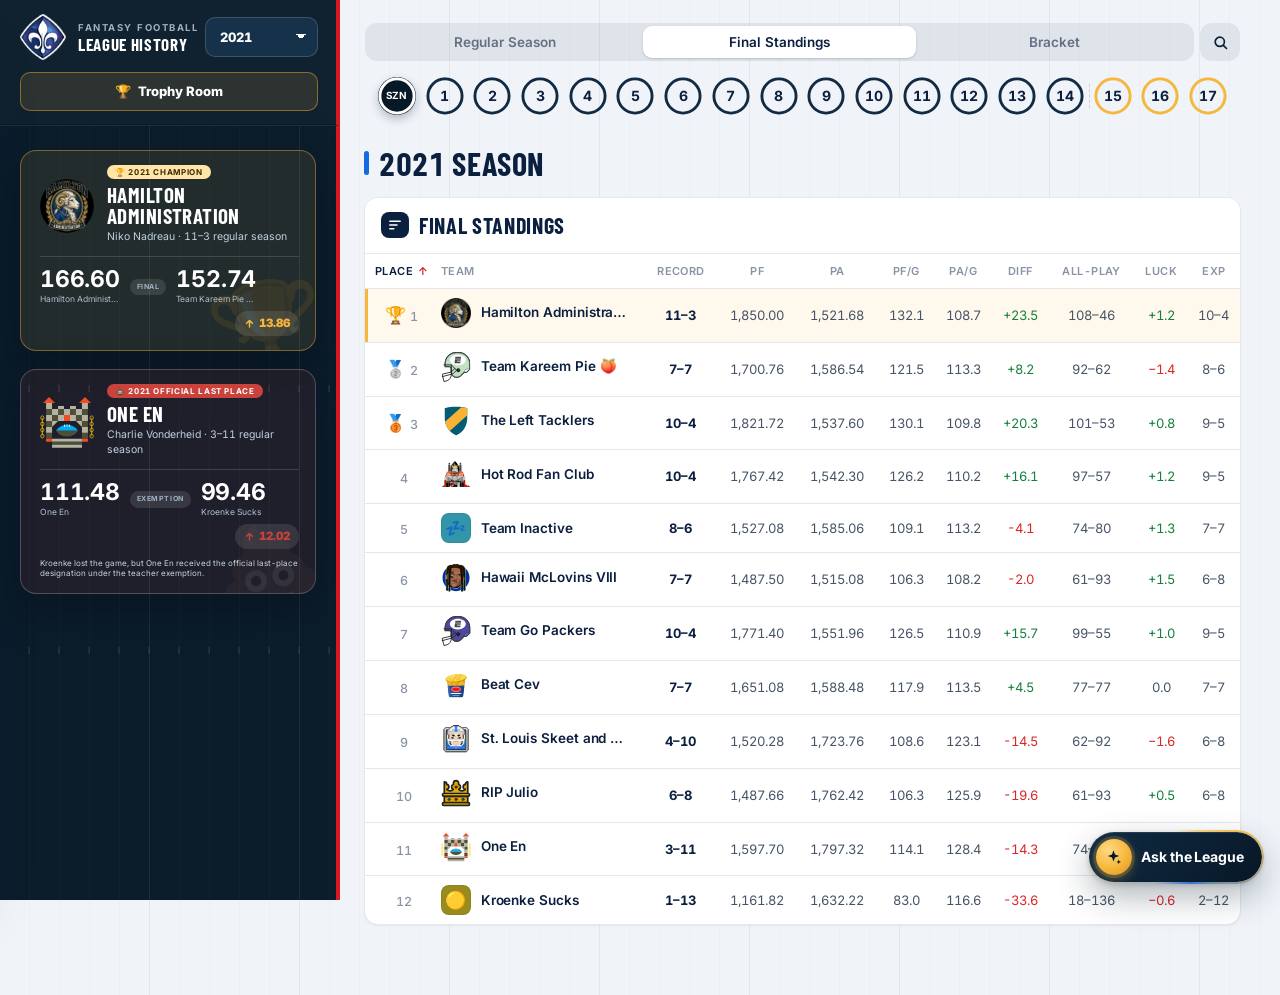
==== commit e034329d: "2021-2023 all-play columns; centre standings columns site-wide 2021, 2022, 2023 get the all-play, lu" ====
--- a/2021.html
+++ b/2021.html
@@ -19,7 +19,7 @@
   <link rel="apple-touch-icon" href="icons/apple-touch-icon.png" />
   <script src="pwa.js" defer></script>
   <script src="chat.js" defer></script>
-  <script src="player-card.js" defer></script>
+  <script src="player-card.js?v=2" defer></script>
   <style>
     /* Moving between pages (a season from the menu, a Season History link)
        crossfades where the browser supports it, instead of flashing white. */
@@ -489,9 +489,12 @@
     .muted { color: var(--muted); }
 
     .final-card .card-head { padding-bottom: 15px; }
-    .final-table { min-width: 900px; }
-    .final-table .place { width: 56px; }
-    .final-table .team-cell { min-width: 300px; }
+    .final-table { min-width: 0; }
+    .final-table .place { width: 44px; }
+    @media (min-width: 901px) {
+      body:not(#_) #final .final-table th.place, body:not(#_) #final .final-table td.rank { padding-left: 10px; padding-right: 6px; }
+    }
+    .final-table .team-cell { min-width: 205px; }
     .champion-row { background: rgba(246,183,60,.12); }
     .champion-row:hover { background: rgba(246,183,60,.16); }
     .place-medal { font-size: 17px; margin-right: 4px; }
@@ -3625,6 +3628,42 @@
 
     /* Sortable headers line up with their column: numbers sit right, so
        their headers do too. */
+    /* Phone strips: every stat in full, scrolling sideways together (see
+       AllPlay.linkStrips). Only the strip moves; the team block stays put. */
+    @media (max-width: 900px) {
+      body:not(#_) table td.team-cell > .mobile-stat-strip {
+        display: flex;
+        grid-template-columns: none;
+        gap: 0 14px;
+        max-width: none;
+        overflow-x: auto;
+        overscroll-behavior-x: contain;
+        -webkit-overflow-scrolling: touch;
+        scrollbar-width: none;
+        white-space: nowrap;
+        touch-action: pan-x pan-y;
+      }
+      body:not(#_) table td.team-cell > .mobile-stat-strip::-webkit-scrollbar { display: none; }
+      body:not(#_) table td.team-cell > .mobile-stat-strip .mobile-stat { flex: 0 0 auto; min-width: 56px; }
+      body:not(#_) table td.team-cell > .mobile-stat-strip .mobile-stat strong { overflow: visible; text-overflow: clip; }
+    }
+    /* Eleven columns beside the desktop sidebar: tighter gutters, and a long
+       name gives way (ellipsis) so every column stays on screen. */
+    @media (min-width: 901px) and (max-width: 1439px) {
+      body:not(#_) :is(#final, #regular, #panel-standings) .table-wrap :is(th, td) { padding-left: 6px; padding-right: 6px; }
+      body:not(#_) :is(#final, #regular, #panel-standings) .table-wrap td.team-cell { min-width: 0; width: 210px; max-width: 210px; }
+      body:not(#_) :is(#final, #regular, #panel-standings) .table-wrap td.team-cell .team-name { overflow: hidden; text-overflow: ellipsis; white-space: nowrap; max-width: 150px; }
+    }
+    @media (min-width: 1440px) { body:not(#_) :is(#final, #regular, #panel-standings) .table-wrap :is(th, td) { padding-left: 8px; padding-right: 8px; } }
+    /* design.css fixes the column widths of an eight-column division table;
+       these standings have eleven, so let the browser size them. */
+    @media (min-width: 901px) {
+      body:not(#_) #regular .division-grid:has(.mobile-stat-strip) table { table-layout: auto; min-width: 0; }
+      body:not(#_) #regular .division-grid:has(.mobile-stat-strip) th { width: auto; }
+      body:not(#_) #regular .division-grid:has(.mobile-stat-strip) th:nth-child(1) { width: 44px; }
+      body:not(#_) #regular .division-grid:has(.mobile-stat-strip) td.team-cell:has(> .team-flags) { padding-right: 12px; }
+    }
+
     th .sort-button { justify-content: flex-end; }
     th:first-child .sort-button, th:nth-child(2) .sort-button { justify-content: flex-start; }
     th .sort-indicator:empty { display: none; }
@@ -3743,14 +3782,15 @@
     body:has(#teamDrawer.open) #bxBackdrop { z-index: 90; }
     body:has(#teamDrawer.open) #bxModal { z-index: 91; }
   </style>
-  <link rel="stylesheet" href="ui.css" />
-  <link rel="stylesheet" href="design.css" />
-  <link rel="stylesheet" href="rivalry.css" />
+  <link rel="stylesheet" href="ui.css?v=2" />
+  <link rel="stylesheet" href="design.css?v=2" />
+  <link rel="stylesheet" href="rivalry.css?v=2" />
   <link rel="stylesheet" href="chat.css" />
   <script src="league-data.js"></script>
   <script src="ui.js"></script>
+  <script src="allplay.js"></script>
   <script src="team-logos.js"></script>
-  <script src="rivalry.js"></script>
+  <script src="rivalry.js?v=2"></script>
 </head>
 <body>
   <header class="topbar">
@@ -3841,6 +3881,9 @@
               <option value="pa">Points Against</option>
               <option value="pfg">PF per Game</option>
               <option value="diff">Point Differential</option>
+              <option value="allplay">All-Play</option>
+              <option value="luck">Luck (wins above expected)</option>
+              <option value="xwins">Expected Wins</option>
             </select>
             <button type="button" class="mobile-sort-direction" id="mobileFinalDirection" aria-label="Sort ascending">↑</button>
           </div>
@@ -3857,6 +3900,9 @@
                 <th><button class="sort-button" data-sort="pfg">PF/G <span class="sort-indicator"></span></button></th>
                 <th>PA/G</th>
                 <th><button class="sort-button" data-sort="diff">Diff <span class="sort-indicator"></span></button></th>
+                <th><button class="sort-button" data-sort="allplay" title="All-play record: each week's score against every team's score that week">All-Play <span class="sort-indicator"></span></button></th>
+                <th><button class="sort-button" data-sort="luck" title="Wins above or below expected" aria-label="Luck: wins above or below expected">Luck <span class="sort-indicator"></span></button></th>
+                <th><button class="sort-button" data-sort="xwins" title="Expected record, from the all-play record">Exp <span class="sort-indicator"></span></button></th>
               </tr>
             </thead>
             <tbody id="finalStandingsBody"></tbody>
@@ -4187,14 +4233,26 @@
           <div class="card-head">
             <h3><span class="division-chip"><svg class="chip-icon" viewBox="0 0 16 16" aria-hidden="true"><path d="M2.8 4.3h10.4M2.8 8h7.2M2.8 11.7h4"/></svg></span>Regular Season Standings</h3>
           </div>
-          ${standingsTable(picture, "season")}
+          ${standingsTable(picture, "season", REGULAR_WEEKS)}
           <div class="tag-row">
             ${picture.champions.map((id) =>
               `<span class="rule-tag">${teams[id].division} champion · <strong>${teams[id].name}</strong> (${picture.stats[id].record})</span>`).join("")}
           </div>
         </article>`;
+      AllPlay.linkStrips(document.getElementById("divisionGrid"));
       const note = document.getElementById("regularLegend");
       if (note) note.innerHTML = standingsLegend(picture);
+    }
+
+    /* All-play records, through a week (cached); regular season only. */
+    const allPlayCache = {};
+    function allPlayThrough(week) {
+      if (!allPlayCache[week]) allPlayCache[week] = AllPlay.allPlay(AllPlay.fromTuples(regularGames), { throughWeek: week });
+      return allPlayCache[week];
+    }
+    const NO_ALLPLAY = { apRecord: "0–0", luck: 0, xRecord: "0–0" };
+    function allPlayCells(l) {
+      return `<td>${l.apRecord}</td><td class="${AllPlay.luckClass(l.luck)}">${AllPlay.luckText(l.luck)}</td><td>${l.xRecord}</td>`;
     }
 
     let finalSort = { key: "finalRank", direction: "asc" };
@@ -4207,7 +4265,10 @@
       pa: "asc",
       pfg: "desc",
       pag: "asc",
-      diff: "desc"
+      diff: "desc",
+      allplay: "desc",
+      luck: "desc",
+      xwins: "desc"
     };
 
     function finalSortValue(id, key) {
@@ -4217,6 +4278,9 @@
       if (key === "pfg") return t.pf / 14;
       if (key === "pag") return t.pa / 14;
       if (key === "diff") return diffPerGame(t);
+      if (key === "allplay") return (allPlayThrough(Infinity)[id] || {}).apPct || 0;
+      if (key === "luck") return (allPlayThrough(Infinity)[id] || {}).luck || 0;
+      if (key === "xwins") return (allPlayThrough(Infinity)[id] || {}).xWins || 0;
       return t[key];
     }
 
@@ -4245,6 +4309,7 @@
       });
 
       document.getElementById("finalStandingsBody").innerHTML = sortedIds.map((id) => {
+        const ap = allPlayThrough(Infinity)[id] || NO_ALLPLAY;
         const t = teams[id];
         const d = diffPerGame(t);
         const medal = medals[t.finalRank - 1] || "";
@@ -4258,6 +4323,9 @@
               <span class="mobile-stat"><small>PA</small><strong>${fmt(t.pa)}</strong></span>
               <span class="mobile-stat"><small>PF/G</small><strong>${(t.pf / 14).toFixed(1)}</strong></span>
               <span class="mobile-stat"><small>DIFF</small><strong class="${d >= 0 ? "positive" : "negative"}">${d >= 0 ? "+" : ""}${d.toFixed(1)}</strong></span>
+              <span class="mobile-stat"><small>All-Play</small><strong>${ap.apRecord}</strong></span>
+              <span class="mobile-stat"><small>Luck</small><strong class="${AllPlay.luckClass(ap.luck)}">${AllPlay.luckText(ap.luck)}</strong></span>
+              <span class="mobile-stat"><small>Exp</small><strong>${ap.xRecord}</strong></span>
             </div>
           </td>
           <td class="record">${t.record}</td>
@@ -4266,9 +4334,11 @@
           <td>${(t.pf / 14).toFixed(1)}</td>
           <td>${(t.pa / 14).toFixed(1)}</td>
           <td class="${d >= 0 ? "positive" : "negative"}">${d >= 0 ? "+" : ""}${d.toFixed(1)}</td>
+          ${allPlayCells(ap)}
         </tr>`;
       }).join("");
 
+      AllPlay.linkStrips(document.getElementById("final"));
       const mobileFinalSort = document.getElementById("mobileFinalSort");
       if (mobileFinalSort) mobileFinalSort.value = finalSort.key;
       const mobileFinalDirection = document.getElementById("mobileFinalDirection");
@@ -5120,16 +5190,18 @@
       return "seed-toilet";
     }
 
-    function standingsTable(picture, scope) {
+    function standingsTable(picture, scope, week = REGULAR_WEEKS) {
+      const ap = allPlayThrough(week);
       const stats = picture.stats;
       const order = picture.order;
       return `
         <div class="table-wrap">
           <table>
-            <thead><tr><th>RK</th><th>Team</th><th>W–L</th><th class="gb">GB</th><th>PCT</th><th>PF</th><th>PA</th><th>DIV</th></tr></thead>
+            <thead><tr><th>RK</th><th>Team</th><th>W–L</th><th class="gb">GB</th><th>PCT</th><th>PF</th><th>PA</th><th>DIV</th><th>All-Play</th><th title="Wins above or below expected" aria-label="Wins above or below expected">Luck</th><th title="Expected record, from the all-play record">Exp</th></tr></thead>
             <tbody>
               ${order.map((id, i) => {
                 const t = stats[id];
+                const l = ap[id] || NO_ALLPLAY;
                 const gb = gbText(stats[order[0]], t);
                 const d = t.diff;
                 const dClass = d > 0 ? "positive" : d < 0 ? "negative" : "";
@@ -5143,6 +5215,9 @@
                       <span class="mobile-stat"><small>PF</small><strong>${fmt(t.pf)}</strong></span>
                       <span class="mobile-stat"><small>PA</small><strong>${fmt(t.pa)}</strong></span>
                       <span class="mobile-stat"><small>DIV</small><strong>${t.divRecord}</strong></span>
+                      <span class="mobile-stat"><small>All-Play</small><strong>${l.apRecord}</strong></span>
+                      <span class="mobile-stat"><small>Luck</small><strong class="${AllPlay.luckClass(l.luck)}">${AllPlay.luckText(l.luck)}</strong></span>
+                      <span class="mobile-stat"><small>Exp</small><strong>${l.xRecord}</strong></span>
                     </div>
                   </td>
                   <td class="record">${t.record}</td>
@@ -5151,6 +5226,7 @@
                   <td>${fmt(t.pf)}</td>
                   <td>${fmt(t.pa)}</td>
                   <td>${t.divRecord}</td>
+                  ${allPlayCells(l)}
                 </tr>`;
               }).join("")}
             </tbody>
@@ -5165,7 +5241,7 @@
         <div class="panel-stack">
           <article class="card">
             ${cardHead("Regular Season Standings", "standings")}
-            ${standingsTable(picture, `w${week}`)}
+            ${standingsTable(picture, `w${week}`, week)}
             <div class="tag-row">
               ${picture.champions.map((id) =>
                 `<span class="rule-tag">${teams[id].division} leader · <strong>${teams[id].name}</strong> (${picture.stats[id].record})</span>`).join("")}
@@ -5173,6 +5249,7 @@
           </article>
           ${standingsLegend(picture)}
         </div>`;
+      AllPlay.linkStrips(document.getElementById("panel-standings"));
     }
 
     /* =================================================================
--- a/design.css
+++ b/design.css
@@ -1410,3 +1410,16 @@
   border-radius: 0;
   object-fit: contain;
 }
+
+/* Standings tables (any table whose rows carry a team cell): every column
+   centred under its header except Team, which stays left beside its logo.
+   On phones each stat in the strip under the name is centred in its slot. */
+body:not(#_) table:has(td.team-cell) :is(th, td) { text-align: center; }
+body:not(#_) table:has(td.team-cell) td.team-cell,
+body:not(#_) table:has(td.team-cell) th:nth-child(2) { text-align: left; }
+body:not(#_) table:has(td.team-cell) th .sort-button { justify-content: center; }
+body:not(#_) table:has(td.team-cell) th:nth-child(2) .sort-button { justify-content: flex-start; }
+body:not(#_) table:has(td.team-cell) .mobile-stat-strip .mobile-stat { text-align: center; align-items: center; }
+@media (min-width: 901px) {
+  body:not(#_) table:has(td.team-cell) td.team-cell:not(:has(> .team-flags)) { padding-right: 16px; }
+}
--- a/rivalry.css
+++ b/rivalry.css
@@ -65,6 +65,9 @@
 .rv-ico { width: 30px; height: 30px; border-radius: 9px; display: grid; place-items: center; font-size: 15px; background: var(--rv-soft, #eef1f5); }
 .rv-stake p { margin: 0; font-size: 13.5px; line-height: 1.35; color: var(--ink); }
 .rv-stake .mini-badge { width: 20px; height: 20px; border-radius: 6px; font-size: 10px; }
+.rv-stake-end { display: flex; align-items: center; gap: 8px; }
+/* one width for both tags, so the logos line up down the card */
+.rv-stake-end .rv-tag { box-sizing: border-box; min-width: 78px; text-align: center; }
 .rv-stake .rv-tag { font-size: 10px; font-weight: 800; letter-spacing: .06em; text-transform: uppercase; padding: 3px 7px; border-radius: 999px; white-space: nowrap; }
 .rv-tag.rv-hit { background: #e7f6ee; color: var(--green); }
 .rv-tag.rv-miss { background: var(--surface-2); color: var(--ink-3, var(--muted)); }
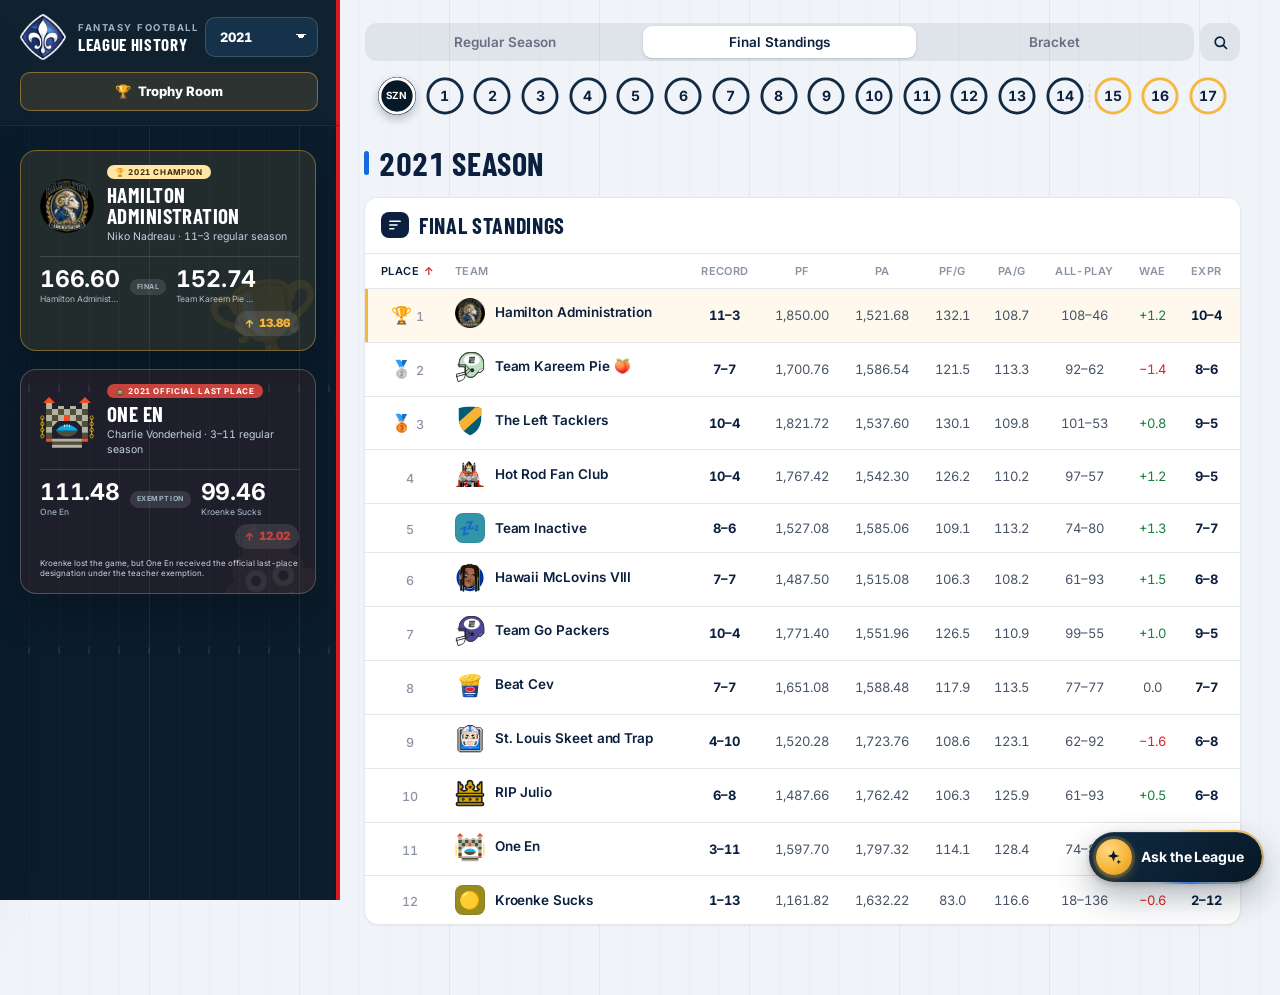
==== commit 5a484c12: "2021-2023 standings: match the 2026 tables; drop Diff; WAE and EXPR Team column takes the spare widt" ====
--- a/2021.html
+++ b/2021.html
@@ -489,12 +489,9 @@
     .muted { color: var(--muted); }
 
     .final-card .card-head { padding-bottom: 15px; }
-    .final-table { min-width: 0; }
-    .final-table .place { width: 44px; }
-    @media (min-width: 901px) {
-      body:not(#_) #final .final-table th.place, body:not(#_) #final .final-table td.rank { padding-left: 10px; padding-right: 6px; }
-    }
-    .final-table .team-cell { min-width: 205px; }
+    .final-table { min-width: 900px; }
+    .final-table .place { width: 56px; }
+    .final-table .team-cell { min-width: 300px; }
     .champion-row { background: rgba(246,183,60,.12); }
     .champion-row:hover { background: rgba(246,183,60,.16); }
     .place-medal { font-size: 17px; margin-right: 4px; }
@@ -3628,40 +3625,77 @@
 
     /* Sortable headers line up with their column: numbers sit right, so
        their headers do too. */
-    /* Phone strips: every stat in full, scrolling sideways together (see
-       AllPlay.linkStrips). Only the strip moves; the team block stays put. */
+    /* Phone and tablet rows: the numbers under each team scroll sideways (all
+       the strips in a table together, see AllPlay.linkStrips), each stat at
+       a fixed width so the columns line up from row to row. */
     @media (max-width: 900px) {
-      body:not(#_) table td.team-cell > .mobile-stat-strip {
+      body:not(#_) #regular td.team-cell > .mobile-stat-strip,
+      body:not(#_) #panel-standings td.team-cell > .mobile-stat-strip,
+      body:not(#_) #final td.team-cell > .mobile-stat-strip {
         display: flex;
         grid-template-columns: none;
-        gap: 0 14px;
+        gap: 0 4px;
         max-width: none;
+        min-width: 0;
         overflow-x: auto;
         overscroll-behavior-x: contain;
         -webkit-overflow-scrolling: touch;
         scrollbar-width: none;
+        background:
+          linear-gradient(to left, var(--surface) 30%, rgba(255,255,255,0)) 100% 0 / 26px 100% no-repeat local,
+          linear-gradient(to left, rgba(7,24,39,.13), rgba(7,24,39,0)) 100% 0 / 10px 100% no-repeat scroll;
+      }
+      body:not(#_) #regular td.team-cell > .mobile-stat-strip::-webkit-scrollbar,
+      body:not(#_) #panel-standings td.team-cell > .mobile-stat-strip::-webkit-scrollbar,
+      body:not(#_) #final td.team-cell > .mobile-stat-strip::-webkit-scrollbar { display: none; }
+      body:not(#_) #regular td.team-cell > .mobile-stat-strip .mobile-stat,
+      body:not(#_) #panel-standings td.team-cell > .mobile-stat-strip .mobile-stat,
+      body:not(#_) #final td.team-cell > .mobile-stat-strip .mobile-stat {
+        flex: 0 0 auto;
+        min-width: 62px;
         white-space: nowrap;
-        touch-action: pan-x pan-y;
-      }
-      body:not(#_) table td.team-cell > .mobile-stat-strip::-webkit-scrollbar { display: none; }
-      body:not(#_) table td.team-cell > .mobile-stat-strip .mobile-stat { flex: 0 0 auto; min-width: 56px; }
-      body:not(#_) table td.team-cell > .mobile-stat-strip .mobile-stat strong { overflow: visible; text-overflow: clip; }
-    }
-    /* Eleven columns beside the desktop sidebar: tighter gutters, and a long
-       name gives way (ellipsis) so every column stays on screen. */
-    @media (min-width: 901px) and (max-width: 1439px) {
-      body:not(#_) :is(#final, #regular, #panel-standings) .table-wrap :is(th, td) { padding-left: 6px; padding-right: 6px; }
-      body:not(#_) :is(#final, #regular, #panel-standings) .table-wrap td.team-cell { min-width: 0; width: 210px; max-width: 210px; }
-      body:not(#_) :is(#final, #regular, #panel-standings) .table-wrap td.team-cell .team-name { overflow: hidden; text-overflow: ellipsis; white-space: nowrap; max-width: 150px; }
-    }
-    @media (min-width: 1440px) { body:not(#_) :is(#final, #regular, #panel-standings) .table-wrap :is(th, td) { padding-left: 8px; padding-right: 8px; } }
-    /* design.css fixes the column widths of an eight-column division table;
-       these standings have eleven, so let the browser size them. */
+      }
+      body:not(#_) #regular td.team-cell > .mobile-stat-strip .mobile-stat strong,
+      body:not(#_) #panel-standings td.team-cell > .mobile-stat-strip .mobile-stat strong,
+      body:not(#_) #final td.team-cell > .mobile-stat-strip .mobile-stat strong { overflow: visible; text-overflow: clip; white-space: nowrap; }
+    }
+
+    /* Ten columns in the final table: tighter gutters and a capped team
+       column so it fits the main pane beside the sidebar without scrolling. */
     @media (min-width: 901px) {
-      body:not(#_) #regular .division-grid:has(.mobile-stat-strip) table { table-layout: auto; min-width: 0; }
-      body:not(#_) #regular .division-grid:has(.mobile-stat-strip) th { width: auto; }
-      body:not(#_) #regular .division-grid:has(.mobile-stat-strip) th:nth-child(1) { width: 44px; }
-      body:not(#_) #regular .division-grid:has(.mobile-stat-strip) td.team-cell:has(> .team-flags) { padding-right: 12px; }
+      body:not(#_) .final-table { min-width: 0; }
+      body:not(#_) .final-table :is(th, td) { padding-left: 7px; padding-right: 7px; }
+      body:not(#_) .final-table :is(th, td):first-child { padding-left: 12px; }
+      body:not(#_) .final-table :is(th, td):last-child { padding-right: 12px; }
+      body:not(#_) .final-table .place { width: 52px; }
+      body:not(#_) .final-table td.team-cell { min-width: 0; max-width: 260px; }
+      body:not(#_) .final-table td.team-cell .team-name { display: block; max-width: 220px; overflow: hidden; text-overflow: ellipsis; white-space: nowrap; }
+      body:not(#_) .final-table td.team-cell .team-meta { min-width: 0; }
+    }
+
+
+    /* Standings tables beside the sidebar: fixed numeric columns so the figures
+       line up row to row, and the team column takes what is left. The name
+       ellipsizes and the seed / tiebreak chips (placed at the cell's right
+       edge by design.css) sit in the padding, never over the name. These
+       override design.css's eight-column widths, which no longer line up. */
+    @media (min-width: 901px) {
+      body:not(#_) :is(#regular, #panel-standings) .table-wrap table { table-layout: fixed; min-width: 0; width: 100%; }
+      body:not(#_) :is(#regular, #panel-standings) .table-wrap th:nth-child(1) { width: 40px; }
+      body:not(#_) :is(#regular, #panel-standings) .table-wrap th:nth-child(3) { width: 52px; }
+      body:not(#_) :is(#regular, #panel-standings) .table-wrap th:nth-child(4) { width: 42px; }
+      body:not(#_) :is(#regular, #panel-standings) .table-wrap th:nth-child(5) { width: 52px; }
+      body:not(#_) :is(#regular, #panel-standings) .table-wrap th:nth-child(6),
+      body:not(#_) :is(#regular, #panel-standings) .table-wrap th:nth-child(7) { width: 70px; }
+      body:not(#_) :is(#regular, #panel-standings) .table-wrap th:nth-child(8) { width: 48px; }
+      body:not(#_) :is(#regular, #panel-standings) .table-wrap th:nth-child(9) { width: 70px; }
+      body:not(#_) :is(#regular, #panel-standings) .table-wrap th:nth-child(10) { width: 52px; }
+      body:not(#_) :is(#regular, #panel-standings) .table-wrap th:nth-child(11) { width: 80px; }
+      body:not(#_) :is(#regular, #panel-standings) .table-wrap td.team-cell { min-width: 0; }
+      body:not(#_) :is(#regular, #panel-standings) .table-wrap td.team-cell .team-button { max-width: 100%; }
+      body:not(#_) :is(#regular, #panel-standings) .table-wrap td.team-cell .team-meta { min-width: 0; }
+      body:not(#_) :is(#regular, #panel-standings) .table-wrap td.team-cell .team-name { display: block; overflow: hidden; text-overflow: ellipsis; white-space: nowrap; }
+      body:not(#_) :is(#regular, #panel-standings) .table-wrap td:not(.team-cell) { font-variant-numeric: tabular-nums; }
     }
 
     th .sort-button { justify-content: flex-end; }
@@ -3781,6 +3815,8 @@
     .schedule-score.bx-link:focus-visible { outline: 2px solid var(--blue); outline-offset: 1px; }
     body:has(#teamDrawer.open) #bxBackdrop { z-index: 90; }
     body:has(#teamDrawer.open) #bxModal { z-index: 91; }
+    /* EXPR reads like W–L: bold ink, in the phone strips too. */
+    body:not(#_) td.team-cell > .mobile-stat-strip .mobile-stat.exp strong { color: var(--ink); font-weight: 700; }
   </style>
   <link rel="stylesheet" href="ui.css?v=2" />
   <link rel="stylesheet" href="design.css?v=2" />
@@ -3880,10 +3916,9 @@
               <option value="pf">Points For</option>
               <option value="pa">Points Against</option>
               <option value="pfg">PF per Game</option>
-              <option value="diff">Point Differential</option>
               <option value="allplay">All-Play</option>
-              <option value="luck">Luck (wins above expected)</option>
-              <option value="xwins">Expected Wins</option>
+              <option value="luck">WAE</option>
+              <option value="xwins">EXPR</option>
             </select>
             <button type="button" class="mobile-sort-direction" id="mobileFinalDirection" aria-label="Sort ascending">↑</button>
           </div>
@@ -3899,10 +3934,9 @@
                 <th><button class="sort-button" data-sort="pa">PA <span class="sort-indicator"></span></button></th>
                 <th><button class="sort-button" data-sort="pfg">PF/G <span class="sort-indicator"></span></button></th>
                 <th>PA/G</th>
-                <th><button class="sort-button" data-sort="diff">Diff <span class="sort-indicator"></span></button></th>
                 <th><button class="sort-button" data-sort="allplay" title="All-play record: each week's score against every team's score that week">All-Play <span class="sort-indicator"></span></button></th>
-                <th><button class="sort-button" data-sort="luck" title="Wins above or below expected" aria-label="Luck: wins above or below expected">Luck <span class="sort-indicator"></span></button></th>
-                <th><button class="sort-button" data-sort="xwins" title="Expected record, from the all-play record">Exp <span class="sort-indicator"></span></button></th>
+                <th><button class="sort-button" data-sort="luck" title="Wins above expected" aria-label="WAE: wins above expected">WAE <span class="sort-indicator"></span></button></th>
+                <th><button class="sort-button" data-sort="xwins" title="Expected record" aria-label="Expected record">EXPR <span class="sort-indicator"></span></button></th>
               </tr>
             </thead>
             <tbody id="finalStandingsBody"></tbody>
@@ -4212,7 +4246,6 @@
 
     const fmt = (n) => Number(n).toLocaleString("en-US", { minimumFractionDigits: 2, maximumFractionDigits: 2 });
     const pct = (t) => (t.wins / (t.wins + t.losses)).toFixed(3).replace(/^0/, "");
-    const diffPerGame = (t) => (t.pf / 14) - (t.pa / 14);
 
     function teamButton(id) {
       const t = teams[id];
@@ -4252,7 +4285,7 @@
     }
     const NO_ALLPLAY = { apRecord: "0–0", luck: 0, xRecord: "0–0" };
     function allPlayCells(l) {
-      return `<td>${l.apRecord}</td><td class="${AllPlay.luckClass(l.luck)}">${AllPlay.luckText(l.luck)}</td><td>${l.xRecord}</td>`;
+      return `<td>${l.apRecord}</td><td class="${AllPlay.luckClass(l.luck)}">${AllPlay.luckText(l.luck)}</td><td class="record">${l.xRecord}</td>`;
     }
 
     let finalSort = { key: "finalRank", direction: "asc" };
@@ -4265,7 +4298,6 @@
       pa: "asc",
       pfg: "desc",
       pag: "asc",
-      diff: "desc",
       allplay: "desc",
       luck: "desc",
       xwins: "desc"
@@ -4277,7 +4309,6 @@
       if (key === "record") return t.wins;
       if (key === "pfg") return t.pf / 14;
       if (key === "pag") return t.pa / 14;
-      if (key === "diff") return diffPerGame(t);
       if (key === "allplay") return (allPlayThrough(Infinity)[id] || {}).apPct || 0;
       if (key === "luck") return (allPlayThrough(Infinity)[id] || {}).luck || 0;
       if (key === "xwins") return (allPlayThrough(Infinity)[id] || {}).xWins || 0;
@@ -4311,7 +4342,6 @@
       document.getElementById("finalStandingsBody").innerHTML = sortedIds.map((id) => {
         const ap = allPlayThrough(Infinity)[id] || NO_ALLPLAY;
         const t = teams[id];
-        const d = diffPerGame(t);
         const medal = medals[t.finalRank - 1] || "";
         return `<tr class="${t.finalRank === 1 ? "champion-row" : ""}">
           <td class="rank"><span class="place-medal">${medal}</span>${t.finalRank}</td>
@@ -4322,10 +4352,9 @@
               <span class="mobile-stat"><small>PF</small><strong>${fmt(t.pf)}</strong></span>
               <span class="mobile-stat"><small>PA</small><strong>${fmt(t.pa)}</strong></span>
               <span class="mobile-stat"><small>PF/G</small><strong>${(t.pf / 14).toFixed(1)}</strong></span>
-              <span class="mobile-stat"><small>DIFF</small><strong class="${d >= 0 ? "positive" : "negative"}">${d >= 0 ? "+" : ""}${d.toFixed(1)}</strong></span>
               <span class="mobile-stat"><small>All-Play</small><strong>${ap.apRecord}</strong></span>
-              <span class="mobile-stat"><small>Luck</small><strong class="${AllPlay.luckClass(ap.luck)}">${AllPlay.luckText(ap.luck)}</strong></span>
-              <span class="mobile-stat"><small>Exp</small><strong>${ap.xRecord}</strong></span>
+              <span class="mobile-stat"><small>WAE</small><strong class="${AllPlay.luckClass(ap.luck)}">${AllPlay.luckText(ap.luck)}</strong></span>
+              <span class="mobile-stat exp"><small>EXPR</small><strong>${ap.xRecord}</strong></span>
             </div>
           </td>
           <td class="record">${t.record}</td>
@@ -4333,7 +4362,6 @@
           <td>${fmt(t.pa)}</td>
           <td>${(t.pf / 14).toFixed(1)}</td>
           <td>${(t.pa / 14).toFixed(1)}</td>
-          <td class="${d >= 0 ? "positive" : "negative"}">${d >= 0 ? "+" : ""}${d.toFixed(1)}</td>
           ${allPlayCells(ap)}
         </tr>`;
       }).join("");
@@ -5197,14 +5225,12 @@
       return `
         <div class="table-wrap">
           <table>
-            <thead><tr><th>RK</th><th>Team</th><th>W–L</th><th class="gb">GB</th><th>PCT</th><th>PF</th><th>PA</th><th>DIV</th><th>All-Play</th><th title="Wins above or below expected" aria-label="Wins above or below expected">Luck</th><th title="Expected record, from the all-play record">Exp</th></tr></thead>
+            <thead><tr><th>RK</th><th>Team</th><th>W–L</th><th class="gb">GB</th><th>PCT</th><th>PF</th><th>PA</th><th>DIV</th><th>All-Play</th><th title="Wins above expected" aria-label="Wins above expected">WAE</th><th title="Expected record" aria-label="Expected record">EXPR</th></tr></thead>
             <tbody>
               ${order.map((id, i) => {
                 const t = stats[id];
                 const l = ap[id] || NO_ALLPLAY;
                 const gb = gbText(stats[order[0]], t);
-                const d = t.diff;
-                const dClass = d > 0 ? "positive" : d < 0 ? "negative" : "";
                 return `<tr class="${seedRowClass(picture, id)}">
                   <td class="rank">${i + 1}</td>
                   <td class="team-cell">
@@ -5216,8 +5242,8 @@
                       <span class="mobile-stat"><small>PA</small><strong>${fmt(t.pa)}</strong></span>
                       <span class="mobile-stat"><small>DIV</small><strong>${t.divRecord}</strong></span>
                       <span class="mobile-stat"><small>All-Play</small><strong>${l.apRecord}</strong></span>
-                      <span class="mobile-stat"><small>Luck</small><strong class="${AllPlay.luckClass(l.luck)}">${AllPlay.luckText(l.luck)}</strong></span>
-                      <span class="mobile-stat"><small>Exp</small><strong>${l.xRecord}</strong></span>
+                      <span class="mobile-stat"><small>WAE</small><strong class="${AllPlay.luckClass(l.luck)}">${AllPlay.luckText(l.luck)}</strong></span>
+                      <span class="mobile-stat exp"><small>EXPR</small><strong>${l.xRecord}</strong></span>
                     </div>
                   </td>
                   <td class="record">${t.record}</td>
--- a/design.css
+++ b/design.css
@@ -1423,3 +1423,7 @@
 @media (min-width: 901px) {
   body:not(#_) table:has(td.team-cell) td.team-cell:not(:has(> .team-flags)) { padding-right: 16px; }
 }
+
+/* Phone stat strips that scroll sideways: a swipe stays in the strip (no
+   page back-gesture, no rubber-banding the page) and either axis can start. */
+body:not(#_) .mobile-stat-strip { overscroll-behavior-x: contain; touch-action: pan-x pan-y; }
